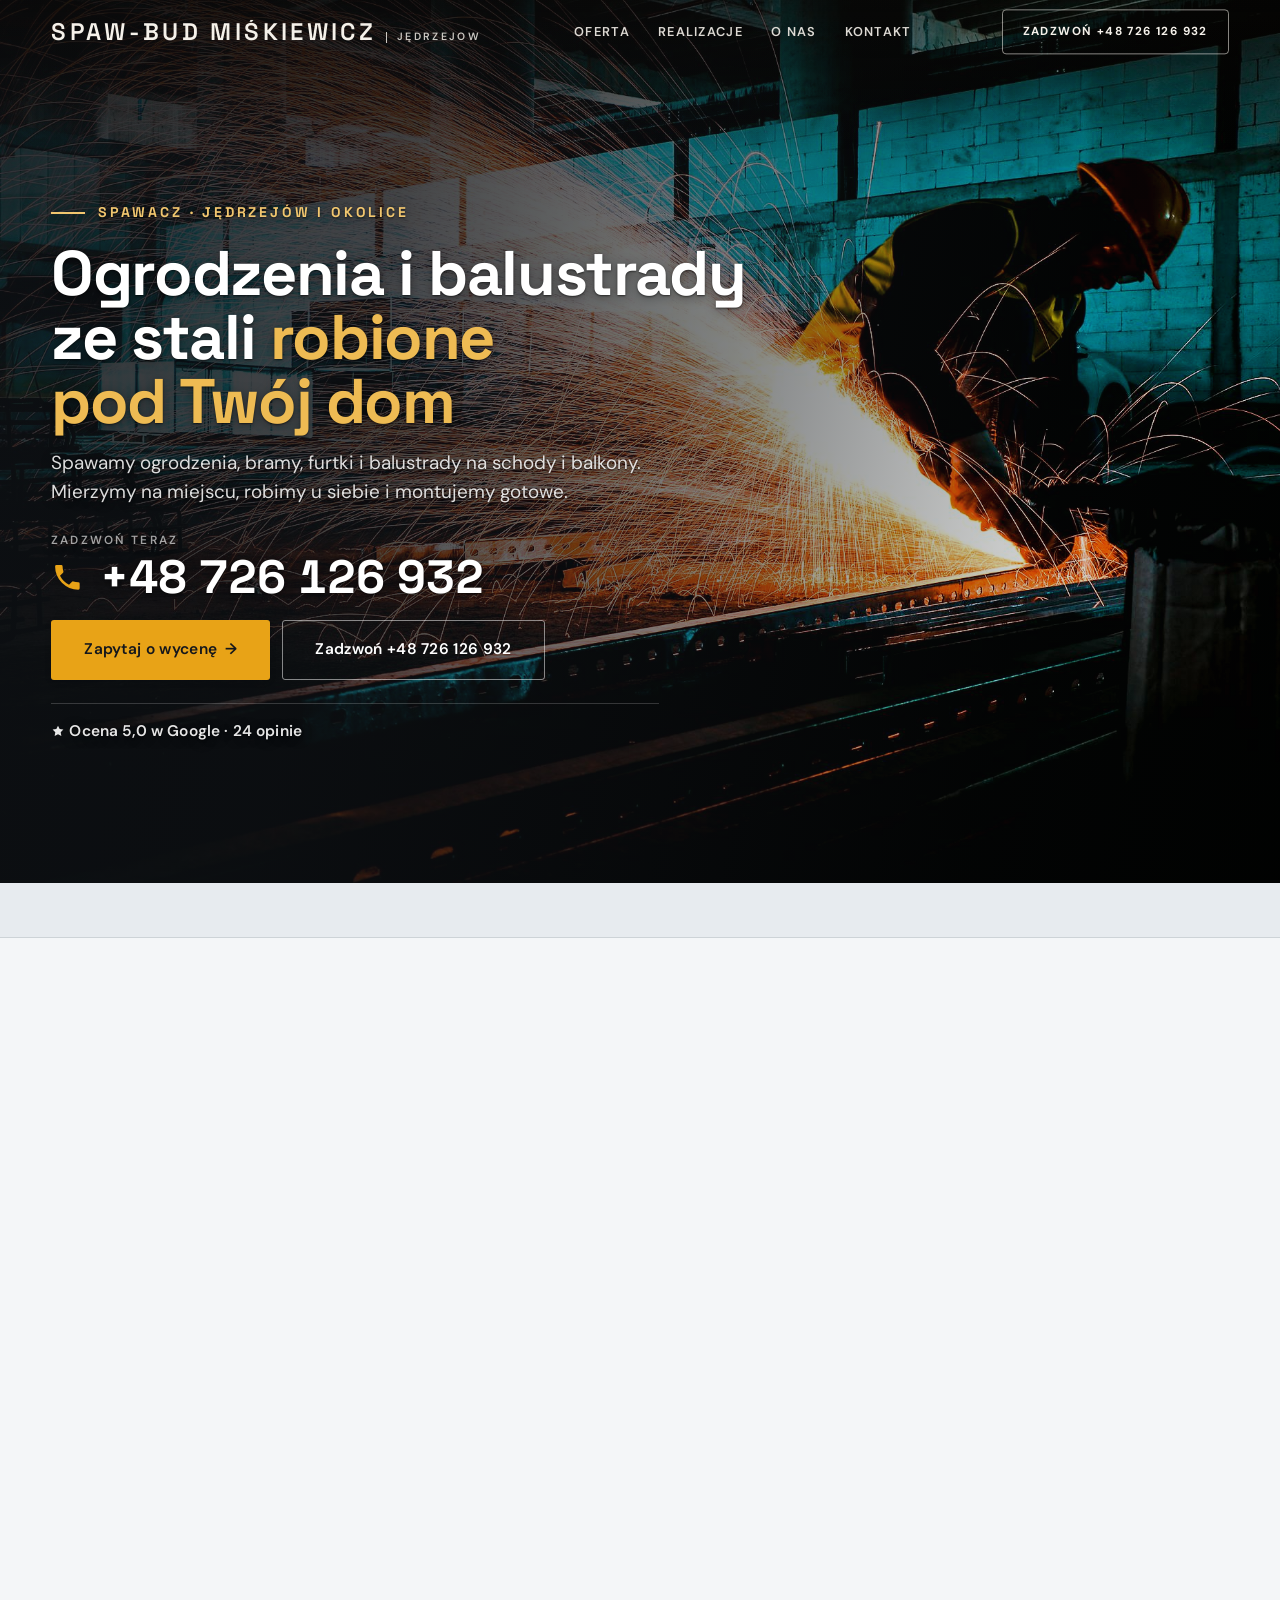
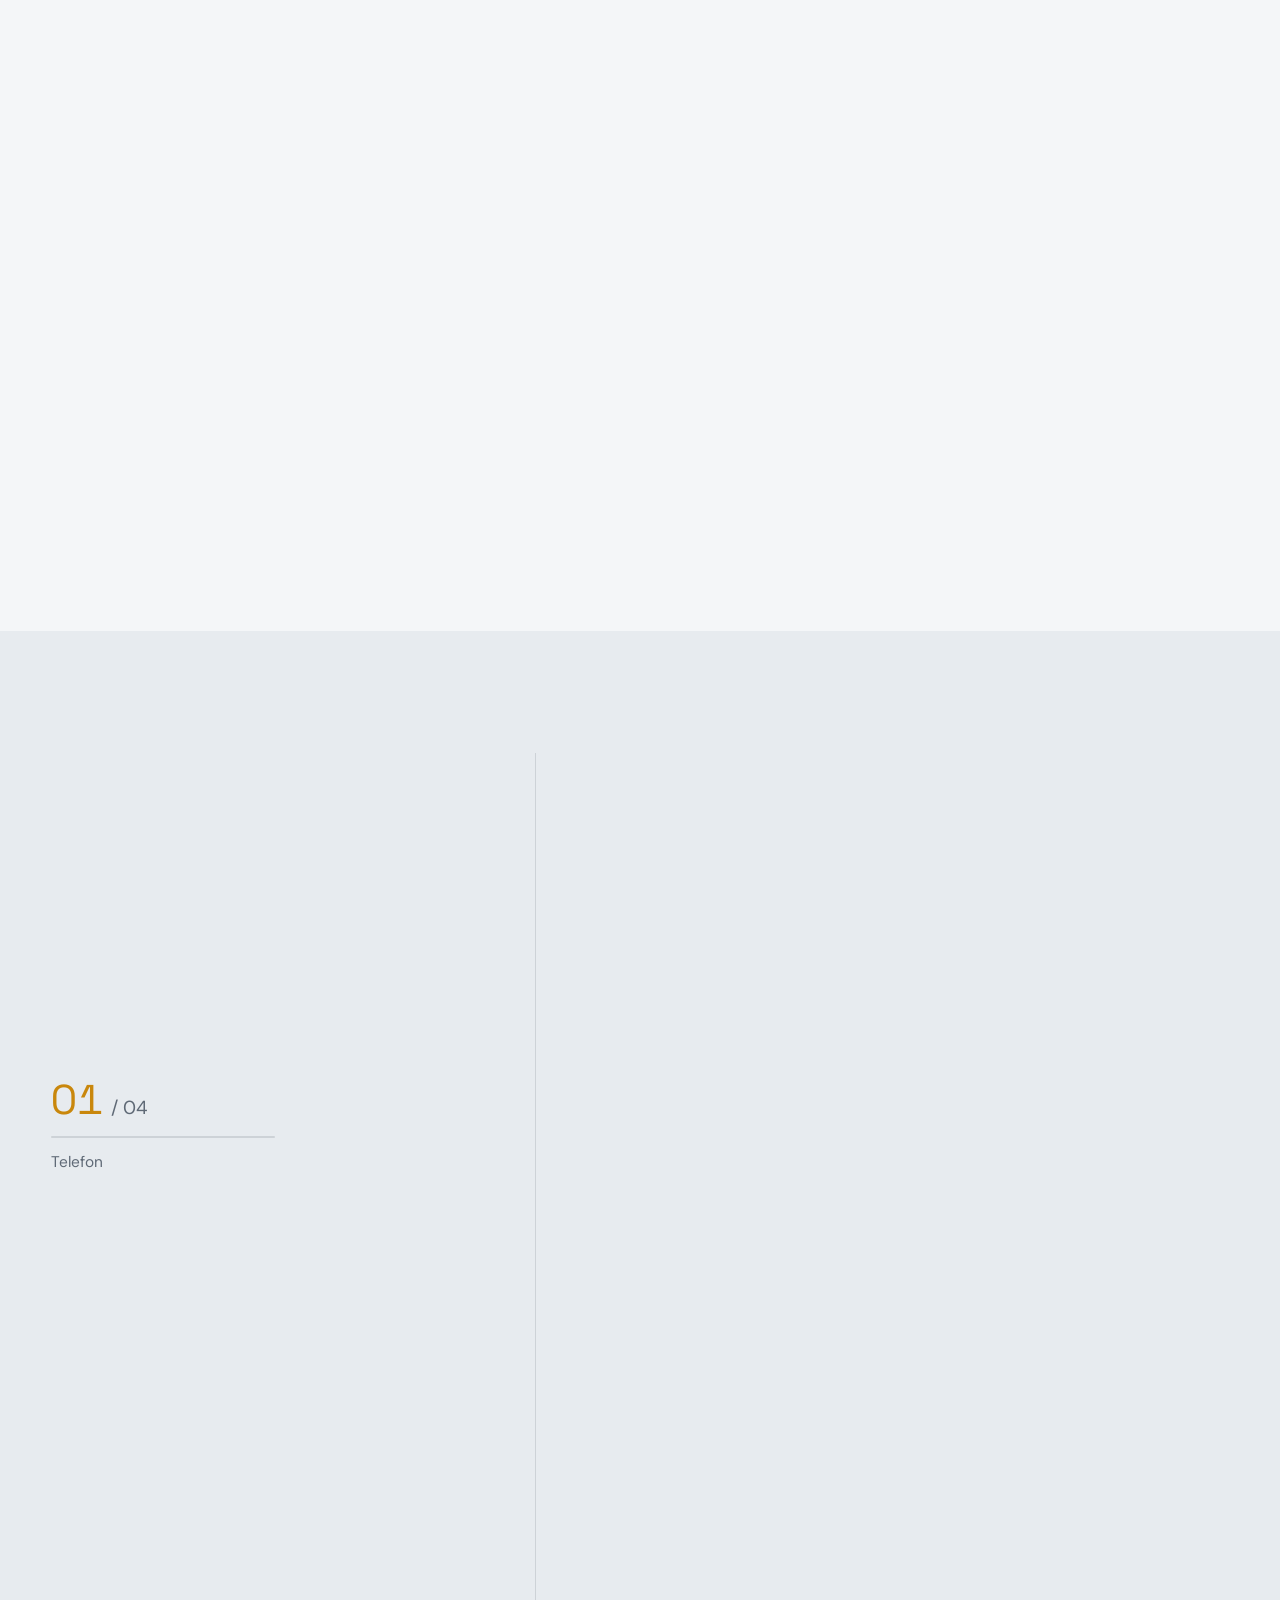
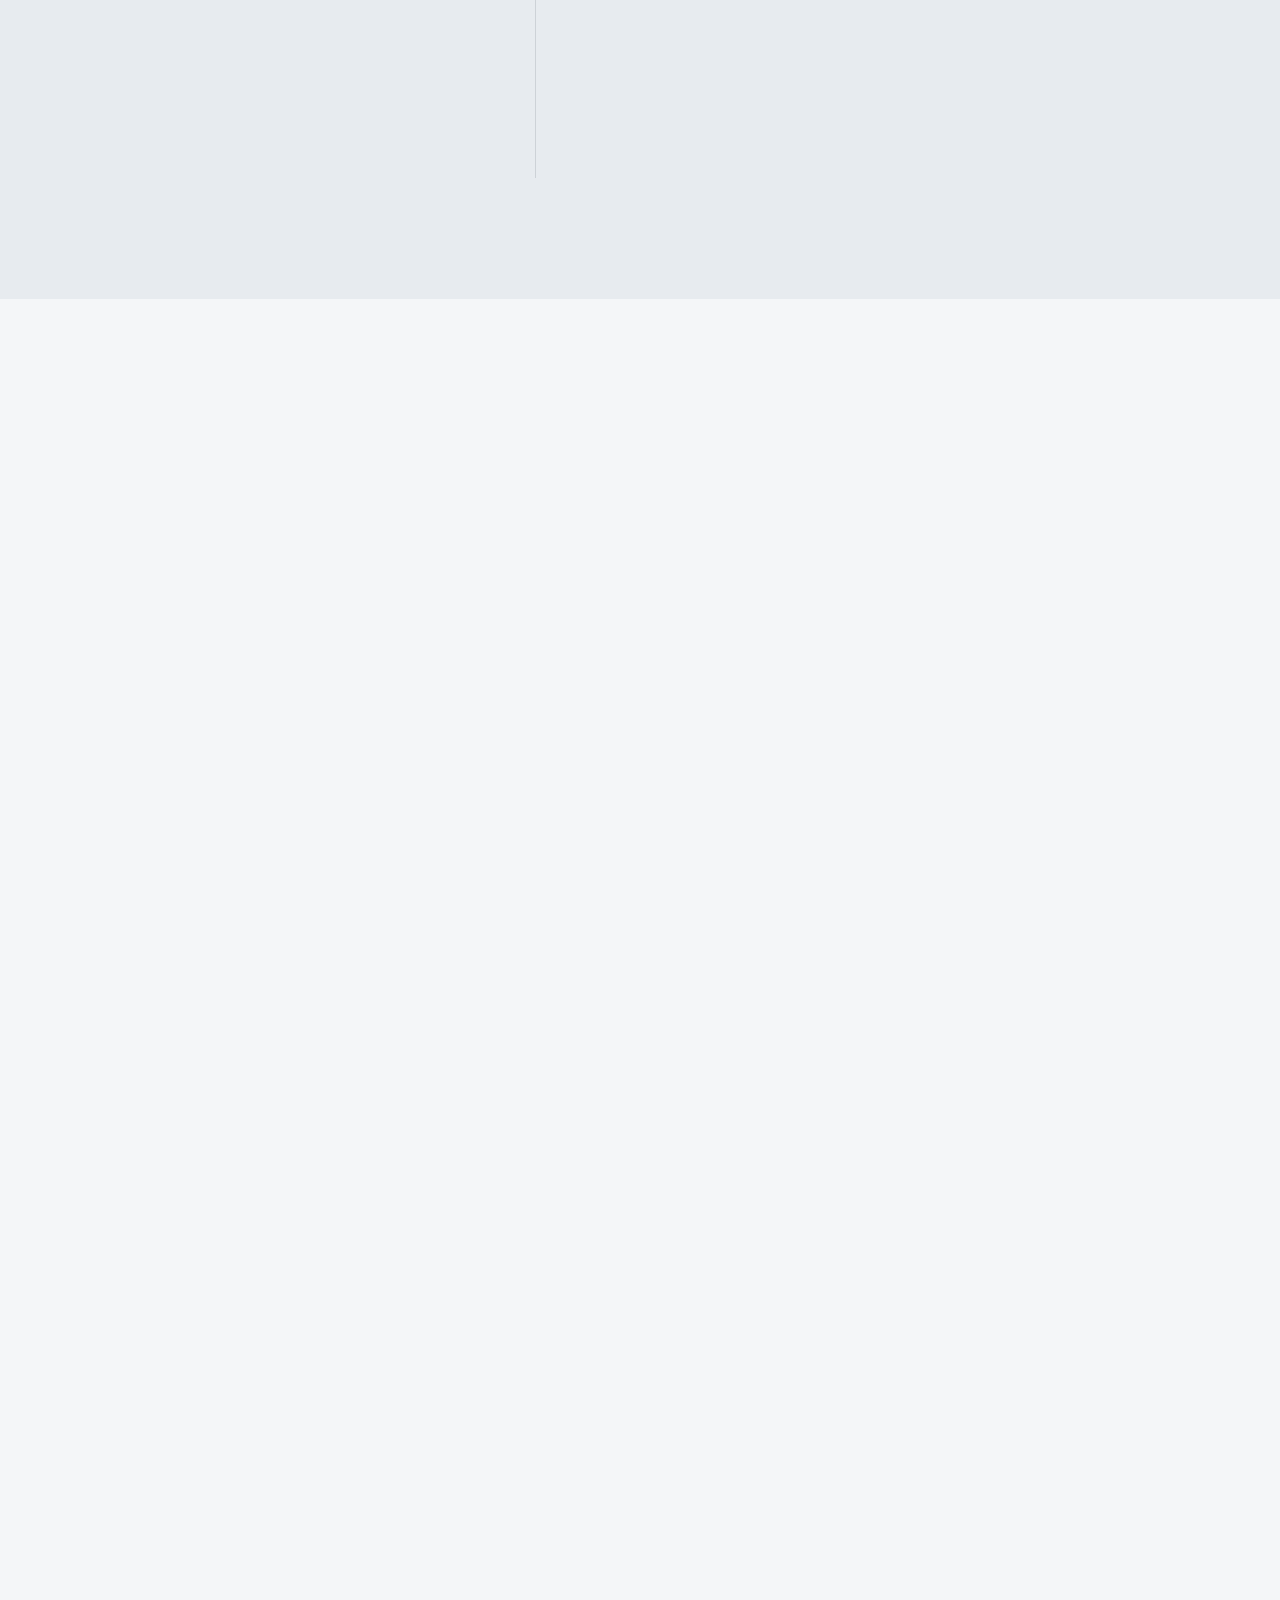
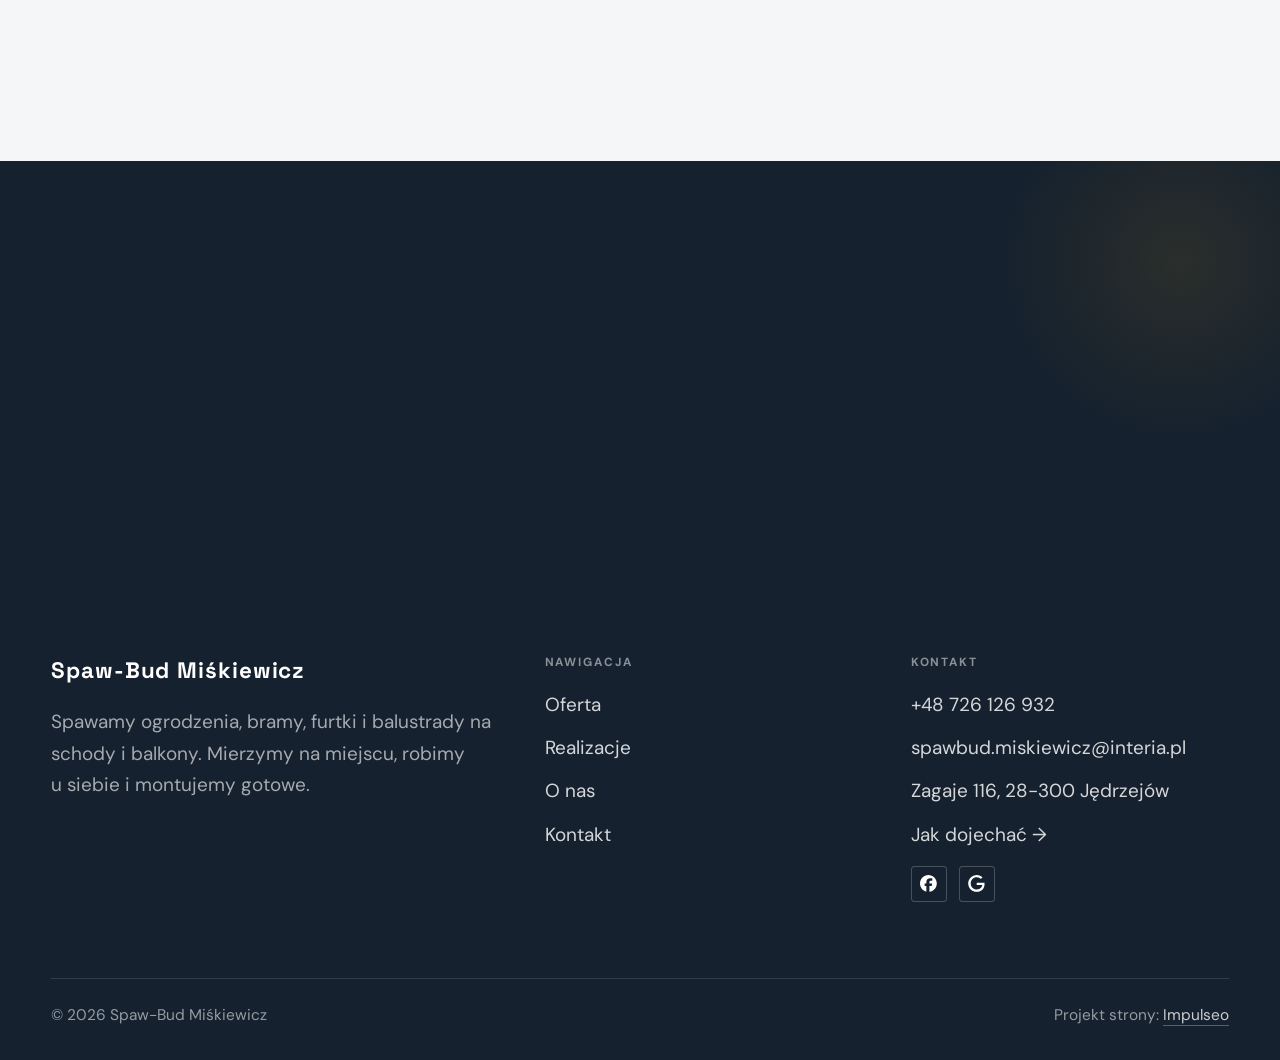
==== index.html @ 86ba1af1 "Strona demo: spaw-bud-miskiewicz" ====
<!DOCTYPE html>
<html lang="pl">
<head>
<meta charset="UTF-8">
<meta name="viewport" content="width=device-width, initial-scale=1.0">
<title>Spaw-Bud Miśkiewicz - ogrodzenia, balustrady i spawanie · Jędrzejów</title>
<meta name="description" content="Spaw-Bud Miśkiewicz z Zagajów pod Jędrzejowem - ogrodzenia, bramy, furtki, balustrady i konstrukcje stalowe na zamówienie. Ocena 5,0 w Google. Tel. 726 126 932.">
<link rel="canonical" href="https://kris20032.github.io/spaw-bud-miskiewicz/">
<meta name="robots" content="noindex, nofollow">
<meta property="og:type" content="website">
<meta property="og:locale" content="pl_PL">
<meta property="og:site_name" content="Spaw-Bud Miśkiewicz">
<meta property="og:title" content="Spaw-Bud Miśkiewicz - ogrodzenia, balustrady i spawanie · Jędrzejów">
<meta property="og:description" content="Spaw-Bud Miśkiewicz z Zagajów pod Jędrzejowem - ogrodzenia, bramy, furtki, balustrady i konstrukcje stalowe na zamówienie. Ocena 5,0 w Google. Tel. 726 126 932.">
<meta property="og:url" content="https://kris20032.github.io/spaw-bud-miskiewicz/">
<meta property="og:image" content="https://kris20032.github.io/spaw-bud-miskiewicz/img/og.jpg">
<meta property="og:image:width" content="1200">
<meta property="og:image:height" content="630">
<meta name="twitter:card" content="summary_large_image">
<script type="application/ld+json">{"@context": "https://schema.org", "@type": "LocalBusiness", "name": "Spaw-Bud Miśkiewicz", "url": "https://kris20032.github.io/spaw-bud-miskiewicz/", "telephone": "+48726126932", "image": "https://kris20032.github.io/spaw-bud-miskiewicz/img/og.jpg", "areaServed": "Jędrzejów", "sameAs": ["https://www.facebook.com/p/Spaw-Bud-Mi%C5%9Bkiewicz-100045496760131/", "https://www.google.com/maps?cid=7656851274233127819"]}</script>
<link rel="preconnect" href="https://fonts.googleapis.com">
<link rel="preconnect" href="https://fonts.gstatic.com" crossorigin>
<link href="https://fonts.googleapis.com/css2?family=Space+Grotesk:wght@500;600;700&family=DM+Sans:opsz,wght@9..40,400;9..40,500;9..40,600&display=swap" rel="stylesheet">
<link rel="stylesheet" href="assets/styles.css?v=abe8d98e">
</head>
<body>

<header class="nav">
  <div class="wrap nav-inner">
    <a class="brand" href="index.html"><span class="name">Spaw-Bud Miśkiewicz</span><span class="sub">Jędrzejów</span></a>
    <nav class="nav-links">
      <a href="oferta.html">Oferta</a>
      <a href="realizacje.html">Realizacje</a>
      <a href="o-nas.html">O nas</a>
      <a href="kontakt.html">Kontakt</a>
      <a href="tel:+48726126932" class="btn btn-accent">Zadzwoń +48 726 126 932</a>
    </nav>
    <button class="nav-toggle" aria-label="Menu"><span></span><span></span><span></span></button>
  </div>
</header>

<main>
<section class="hero-fach">
  <img class="hf-photo" src="img/hero.jpg" fetchpriority="high" alt="Spaw-Bud Miśkiewicz" width="1920" height="1280">
  <div class="hf-panel">
    <div class="hf-inner">
      <span class="hf-kicker">Spawacz · Jędrzejów i okolice</span>
      <h1 class="hf-title">Ogrodzenia i balustrady ze stali <em>robione pod Twój dom</em></h1>
      <p class="hf-lead">Spawamy ogrodzenia, bramy, furtki i balustrady na schody i balkony. Mierzymy na miejscu, robimy u siebie i montujemy gotowe.</p>
      <a class="hf-phone" href="tel:+48726126932"><span class="hf-phone-lab">Zadzwoń teraz</span><span class="hf-phone-num"><svg class="ico-tel" width="16" height="16" viewBox="0 0 24 24" fill="none" aria-hidden="true"><path d="M6.6 10.8a15.5 15.5 0 0 0 6.6 6.6l2.2-2.2a1 1 0 0 1 1-.24 11.4 11.4 0 0 0 3.6.58 1 1 0 0 1 1 1V20a1 1 0 0 1-1 1A17 17 0 0 1 3 4a1 1 0 0 1 1-1h3.5a1 1 0 0 1 1 1c0 1.25.2 2.46.58 3.6a1 1 0 0 1-.25 1l-2.23 2.2Z" fill="currentColor"/></svg> +48 726 126 932</span></a>
      <div class="hf-actions">
        <a href="kontakt.html" class="btn btn-accent">Zapytaj o wycenę <span class="arr">→</span></a>
        <a href="tel:+48726126932" class="btn btn-ghost hf-ghost">Zadzwoń +48 726 126 932</a>
      </div>
      <div class="hf-trust"><svg class="ico-star" width="14" height="14" viewBox="0 0 24 24" style="vertical-align:-2px" aria-hidden="true"><path d="M12 2.8l2.85 5.8 6.4.93-4.63 4.5 1.1 6.37L12 17.4l-5.72 3 1.1-6.37-4.63-4.5 6.4-.93L12 2.8Z" fill="currentColor"/></svg> Ocena 5,0 w Google · 24 opinie</div>
    </div>
  </div>
</section>
<section class="fach-promise">
  <div class="wrap">
    <ul class="fp-row reveal"><li>Pomiar na miejscu</li><li>Spawanie pod wymiar</li><li>Montaż</li></ul>
  </div>
</section>
<section class="objawy">
  <div class="wrap">
    <div class="head reveal">
      <span class="eyebrow">Z czym do nas dzwonicie</span>
      <h2>Najczęściej pytacie o</h2>
      <p>Opisz, czego potrzebujesz, i podaj poglądowe wymiary albo wyślij zdjęcie miejsca. Na tej podstawie powiemy, jak to zrobić i ile może kosztować.</p>
    </div>
    <div class="obj-grid">
      <a class="obj-tile reveal" href="kontakt.html"><span class="ot-row"><span class="ot-name">Ogrodzenie posesji z furtką i bramą</span><span class="ot-arr" aria-hidden="true">→</span></span></a>
      <a class="obj-tile reveal" href="kontakt.html"><span class="ot-row"><span class="ot-name">Balustrada na schody w domu</span><span class="ot-arr" aria-hidden="true">→</span></span></a>
      <a class="obj-tile reveal" href="kontakt.html"><span class="ot-row"><span class="ot-name">Balustrada na balkon</span><span class="ot-arr" aria-hidden="true">→</span></span></a>
      <a class="obj-tile reveal" href="kontakt.html"><span class="ot-row"><span class="ot-name">Poręcz przy schodach wejściowych</span><span class="ot-arr" aria-hidden="true">→</span></span></a>
      <a class="obj-tile reveal" href="kontakt.html"><span class="ot-row"><span class="ot-name">Konstrukcja stalowa na zamówienie</span><span class="ot-arr" aria-hidden="true">→</span></span></a>
    </div>
  </div>
</section>
<section class="gateways-band">
  <div class="wrap">
    <div class="gateways">
      <a href="oferta.html" class="gateway reveal"><img src="img/g1.jpg" alt="Ogrodzenia i bramy" loading="lazy" width="1930" height="1424" decoding="async"><span class="g-ttl">Ogrodzenia i bramy</span></a>
      <a href="oferta.html" class="gateway reveal"><img src="img/g2.jpg" alt="Balustrady schodowe" loading="lazy" width="2000" height="1500" decoding="async"><span class="g-ttl">Balustrady schodowe</span></a>
      <a href="oferta.html" class="gateway reveal"><img src="img/g3.jpg" alt="Balustrady balkonowe" loading="lazy" width="960" height="720" decoding="async"><span class="g-ttl">Balustrady balkonowe</span></a>
    </div>
  </div>
</section>
<section class="proces proces-os fachowcy">
  <div class="wrap proc-grid">
    <div class="proc-side">
      <div class="head reveal">
        <span class="eyebrow">Jak pracujemy</span>
        <h2>Wiesz, na czym stoisz - na każdym etapie</h2>
        <p>Od pierwszego telefonu do odbioru roboty - krok po kroku.</p>
      </div>
      <div class="proc-count" aria-hidden="true"><span class="pc-cur">01</span><span class="pc-all">/ 04</span></div>
      <div class="proc-bar" aria-hidden="true"><i></i></div>
      <p class="proc-now" aria-hidden="true">Telefon</p>
    </div>
    <ol class="proces-line">
      <li class="reveal"><span class="pno">01</span><h3>Telefon</h3><p>Dzwonisz i mówisz, czego potrzebujesz: ogrodzenie, balustrada albo konstrukcja.</p></li>
      <li class="reveal"><span class="pno">02</span><h3>Pomiar</h3><p>Przyjeżdżamy i mierzymy na miejscu, żeby wszystko pasowało co do centymetra.</p></li>
      <li class="reveal"><span class="pno">03</span><h3>Wykonanie</h3><p>Tniemy i spawamy konstrukcję u siebie w Zagajach.</p></li>
      <li class="reveal"><span class="pno">04</span><h3>Montaż</h3><p>Przywozimy gotowy element i montujemy go u Ciebie.</p></li>
    </ol>
  </div>
</section>
<section>
  <div class="wrap">
    <div class="head reveal">
      <span class="eyebrow">Realizacje</span>
      <h2>Ogrodzenia, balustrady, spawanie</h2>
      <p>Część zdjęć to nasze realizacje: ogrodzenia z furtkami, balustrady na schody i balkony.</p>
    </div>
    <div class="gallery">
      <div class="tile t-two3 reveal"><img src="img/g4.jpg" alt="Spaw-Bud Miśkiewicz" loading="lazy" width="720" height="720" decoding="async"></div>
      <div class="tile t-third reveal"><img src="img/g5.jpg" alt="Spaw-Bud Miśkiewicz" loading="lazy" width="1920" height="1920" decoding="async"></div>
      <div class="tile t-third reveal"><img src="img/g6.jpg" alt="Spaw-Bud Miśkiewicz" loading="lazy" width="1920" height="1440" decoding="async"></div>
      <div class="tile t-third reveal"><img src="img/g7.jpg" alt="Spaw-Bud Miśkiewicz" loading="lazy" width="1562" height="1030" decoding="async"></div>
      <div class="tile t-third reveal"><img src="img/g8.jpg" alt="Spaw-Bud Miśkiewicz" loading="lazy" width="1600" height="1068" decoding="async"></div>
    </div>
    <div style="margin-top:var(--space-7)" class="reveal"><a href="realizacje.html" class="btn btn-accent">Pełna galeria <span class="arr">→</span></a></div>
  </div>
</section>
<section class="fach-uslugi">
  <div class="wrap">
    <div class="head reveal">
      <span class="eyebrow">Co robimy</span>
      <h2>Stal na zamówienie, od ogrodzenia po balkon</h2>
      <p>Zakres prac, jaki robimy najczęściej - pełny opis i wycenę znajdziesz niżej.</p>
    </div>
    <ul class="fu-list">
      <li class="fu-row reveal"><div class="fu-name">Ogrodzenia i bramy</div><div class="fu-desc">Przęsła, furtki i bramy do ogrodzeń na słupkach z bloczków, w nowoczesnych, poziomych wzorach.</div><a class="fu-cta" href="kontakt.html">Wycena <span class="arr">→</span></a></li>
      <li class="fu-row reveal"><div class="fu-name">Balustrady schodowe</div><div class="fu-desc">Balustrady na schody wewnątrz domu, od prostych prętów po ażurowe wzory.</div><a class="fu-cta" href="kontakt.html">Wycena <span class="arr">→</span></a></li>
      <li class="fu-row reveal"><div class="fu-name">Balustrady balkonowe</div><div class="fu-desc">Balustrady na balkony i tarasy, dopasowane do elewacji domu.</div><a class="fu-cta" href="kontakt.html">Wycena <span class="arr">→</span></a></li>
      <li class="fu-row reveal"><div class="fu-name">Poręcze przy wejściu</div><div class="fu-desc">Poręcze i balustrady na schody zewnętrzne, także na łuku.</div><a class="fu-cta" href="kontakt.html">Wycena <span class="arr">→</span></a></li>
      <li class="fu-row reveal"><div class="fu-name">Konstrukcje stalowe</div><div class="fu-desc">Konstrukcje i elementy stalowe spawane na zamówienie, pod wymiar.</div><a class="fu-cta" href="kontakt.html">Wycena <span class="arr">→</span></a></li>
      <li class="fu-row reveal"><div class="fu-name">Usługi spawalnicze</div><div class="fu-desc">Spawanie i drobne prace ślusarskie na zlecenie, także naprawy.</div><a class="fu-cta" href="kontakt.html">Wycena <span class="arr">→</span></a></li>
    </ul>
    <div style="margin-top:var(--space-7)" class="reveal"><a href="oferta.html" class="btn btn-ghost">Pełna oferta <span class="arr">→</span></a></div>
  </div>
</section>
<section class="stopklatka" aria-hidden="true">
  <div class="stk-bg" style="background-image:url(img/about.jpg)"></div>
</section>
<section class="opinie">
  <div class="wrap">
    <div class="head center reveal">
      <span class="eyebrow">Opinie</span>
      <h2>Co mówią klienci</h2>
    </div>
    <p class="op-meta reveal"><span class="g-badge"><svg class="gb-ico" viewBox="0 0 24 24" width="18" height="18" aria-hidden="true"><path fill="#4285F4" d="M22.56 12.25c0-.78-.07-1.53-.2-2.25H12v4.26h5.92c-.26 1.37-1.04 2.53-2.21 3.31v2.77h3.57c2.08-1.92 3.28-4.74 3.28-8.09z"/><path fill="#34A853" d="M12 23c2.97 0 5.46-.98 7.28-2.66l-3.57-2.77c-.98.66-2.23 1.06-3.71 1.06-2.86 0-5.29-1.93-6.16-4.53H2.18v2.84C3.99 20.53 7.7 23 12 23z"/><path fill="#FBBC05" d="M5.84 14.09c-.22-.66-.35-1.36-.35-2.09s.13-1.43.35-2.09V7.07H2.18C1.43 8.55 1 10.22 1 12s.43 3.45 1.18 4.93l2.85-2.22.81-.62z"/><path fill="#EA4335" d="M12 5.38c1.62 0 3.06.56 4.21 1.64l3.15-3.15C17.45 2.09 14.97 1 12 1 7.7 1 3.99 3.47 2.18 7.07l3.66 2.84c.87-2.6 3.3-4.53 6.16-4.53z"/></svg><b class="gb-ocena">5,0</b><svg class="gb-stars" viewBox="0 0 90 18" width="74" height="14.8" aria-hidden="true"><g fill="currentColor" opacity=".26"><path transform="translate(0,0)" d="M9 1.6l2.2 4.46 4.92.72-3.56 3.47.84 4.9L9 12.74l-4.4 2.31.84-4.9L1.88 6.68l4.92-.72L9 1.6Z"/><path transform="translate(18,0)" d="M9 1.6l2.2 4.46 4.92.72-3.56 3.47.84 4.9L9 12.74l-4.4 2.31.84-4.9L1.88 6.68l4.92-.72L9 1.6Z"/><path transform="translate(36,0)" d="M9 1.6l2.2 4.46 4.92.72-3.56 3.47.84 4.9L9 12.74l-4.4 2.31.84-4.9L1.88 6.68l4.92-.72L9 1.6Z"/><path transform="translate(54,0)" d="M9 1.6l2.2 4.46 4.92.72-3.56 3.47.84 4.9L9 12.74l-4.4 2.31.84-4.9L1.88 6.68l4.92-.72L9 1.6Z"/><path transform="translate(72,0)" d="M9 1.6l2.2 4.46 4.92.72-3.56 3.47.84 4.9L9 12.74l-4.4 2.31.84-4.9L1.88 6.68l4.92-.72L9 1.6Z"/></g><clipPath id="gs1000"><rect x="0" y="0" width="90.0" height="18"/></clipPath><g fill="#FBBC04" clip-path="url(#gs1000)"><path transform="translate(0,0)" d="M9 1.6l2.2 4.46 4.92.72-3.56 3.47.84 4.9L9 12.74l-4.4 2.31.84-4.9L1.88 6.68l4.92-.72L9 1.6Z"/><path transform="translate(18,0)" d="M9 1.6l2.2 4.46 4.92.72-3.56 3.47.84 4.9L9 12.74l-4.4 2.31.84-4.9L1.88 6.68l4.92-.72L9 1.6Z"/><path transform="translate(36,0)" d="M9 1.6l2.2 4.46 4.92.72-3.56 3.47.84 4.9L9 12.74l-4.4 2.31.84-4.9L1.88 6.68l4.92-.72L9 1.6Z"/><path transform="translate(54,0)" d="M9 1.6l2.2 4.46 4.92.72-3.56 3.47.84 4.9L9 12.74l-4.4 2.31.84-4.9L1.88 6.68l4.92-.72L9 1.6Z"/><path transform="translate(72,0)" d="M9 1.6l2.2 4.46 4.92.72-3.56 3.47.84 4.9L9 12.74l-4.4 2.31.84-4.9L1.88 6.68l4.92-.72L9 1.6Z"/></g></svg><span class="gb-txt">24 opinie w Google</span></span></p>
    <p class="op-meta reveal"><a class="op-google" href="https://www.google.com/maps?cid=7656851274233127819" target="_blank" rel="noopener"><svg class="op-g-ico" viewBox="0 0 24 24" width="17" height="17" aria-hidden="true"><path fill="#4285F4" d="M22.56 12.25c0-.78-.07-1.53-.2-2.25H12v4.26h5.92c-.26 1.37-1.04 2.53-2.21 3.31v2.77h3.57c2.08-1.92 3.28-4.74 3.28-8.09z"/><path fill="#34A853" d="M12 23c2.97 0 5.46-.98 7.28-2.66l-3.57-2.77c-.98.66-2.23 1.06-3.71 1.06-2.86 0-5.29-1.93-6.16-4.53H2.18v2.84C3.99 20.53 7.7 23 12 23z"/><path fill="#FBBC05" d="M5.84 14.09c-.22-.66-.35-1.36-.35-2.09s.13-1.43.35-2.09V7.07H2.18C1.43 8.55 1 10.22 1 12s.43 3.45 1.18 4.93l2.85-2.22.81-.62z"/><path fill="#EA4335" d="M12 5.38c1.62 0 3.06.56 4.21 1.64l3.15-3.15C17.45 2.09 14.97 1 12 1 7.7 1 3.99 3.47 2.18 7.07l3.66 2.84c.87-2.6 3.3-4.53 6.16-4.53z"/></svg><span>Zobacz opinie w Google</span><span class="arr">→</span></a></p>
    <div class="opinie-grid">
      <figure class="op-card reveal"><span class="op-star"><svg class="ico-star" width="14" height="14" viewBox="0 0 24 24" style="vertical-align:-2px" aria-hidden="true"><path d="M12 2.8l2.85 5.8 6.4.93-4.63 4.5 1.1 6.37L12 17.4l-5.72 3 1.1-6.37-4.63-4.5 6.4-.93L12 2.8Z" fill="currentColor"/></svg><svg class="ico-star" width="14" height="14" viewBox="0 0 24 24" style="vertical-align:-2px" aria-hidden="true"><path d="M12 2.8l2.85 5.8 6.4.93-4.63 4.5 1.1 6.37L12 17.4l-5.72 3 1.1-6.37-4.63-4.5 6.4-.93L12 2.8Z" fill="currentColor"/></svg><svg class="ico-star" width="14" height="14" viewBox="0 0 24 24" style="vertical-align:-2px" aria-hidden="true"><path d="M12 2.8l2.85 5.8 6.4.93-4.63 4.5 1.1 6.37L12 17.4l-5.72 3 1.1-6.37-4.63-4.5 6.4-.93L12 2.8Z" fill="currentColor"/></svg><svg class="ico-star" width="14" height="14" viewBox="0 0 24 24" style="vertical-align:-2px" aria-hidden="true"><path d="M12 2.8l2.85 5.8 6.4.93-4.63 4.5 1.1 6.37L12 17.4l-5.72 3 1.1-6.37-4.63-4.5 6.4-.93L12 2.8Z" fill="currentColor"/></svg><svg class="ico-star" width="14" height="14" viewBox="0 0 24 24" style="vertical-align:-2px" aria-hidden="true"><path d="M12 2.8l2.85 5.8 6.4.93-4.63 4.5 1.1 6.37L12 17.4l-5.72 3 1.1-6.37-4.63-4.5 6.4-.93L12 2.8Z" fill="currentColor"/></svg></span><blockquote>W pełni polecam usługi firmy. Profesjonalny i bardzo fachowy montaż. Prace prowadzone z zachowaniem dużej czystości i staranności o detale.</blockquote><span class="op-autor">Pawel Rubik</span></figure>
    </div>
  </div>
</section>
<section class="obszar">
  <div class="wrap">
    <div class="head center reveal">
      <span class="eyebrow">Obszar działania</span>
      <h2>Dojeżdżamy do Ciebie</h2>
    </div>
    <p class="obszar-txt reveal" style="text-align:center;max-width:60ch;margin:0 auto 1.4rem">Pracujemy w Jędrzejowie, Zagajach i okolicznych miejscowościach.</p>
    <ul class="obszar-list reveal"><li class="is-home">Jędrzejów</li><li>+ okolice</li></ul>
    <div class="obszar-mapa reveal" style="margin-top:var(--space-7)">
      <iframe title="Obszar działania - Jędrzejów i okolice" src="https://maps.google.com/maps?q=50.5555734%2C20.3426902&amp;z=11&amp;output=embed" loading="lazy" referrerpolicy="no-referrer-when-downgrade" style="width:100%;height:clamp(280px,38vh,420px);border:0;display:block;border-radius:var(--r-md)"></iframe>
    </div>
  </div>
</section>
<section class="cta">
  <div class="wrap">
    <div class="reveal">
      <span class="eyebrow">Współpraca</span>
      <h2>Potrzebujesz fachowca? Zadzwoń po wycenę.</h2>
      <p>Zadzwoń, umówimy termin oględzin. Cenę poznasz przed robotą, nie po niej.</p>
    </div>
    <div class="cta-actions reveal">
      <a href="kontakt.html" class="btn btn-light">Zapytaj o wycenę <span class="arr">→</span></a>
      <a href="tel:+48726126932" class="btn btn-ghost btn-ghost-cta">+48 726 126 932</a>
    </div>
  </div>
</section>
</main>

<footer>
  <div class="wrap">
    <div class="foot-grid">
      <div class="foot-brand">
        <div class="name">Spaw-Bud Miśkiewicz</div>
        <p>Spawamy ogrodzenia, bramy, furtki i balustrady na schody i balkony. Mierzymy na miejscu, robimy u siebie i montujemy gotowe.</p>
      </div>
      <div class="foot-col">
        <h4>Nawigacja</h4>
        <a href="oferta.html">Oferta</a>
        <a href="realizacje.html">Realizacje</a>
        <a href="o-nas.html">O nas</a>
        <a href="kontakt.html">Kontakt</a>
      </div>
      <div class="foot-col">
        <h4>Kontakt</h4>
        <a href="tel:+48726126932">+48 726 126 932</a>
        <a href="mailto:spawbud.miskiewicz@interia.pl">spawbud.miskiewicz@interia.pl</a>
        <p>Zagaje 116, 28-300 Jędrzejów</p>
        <a href="https://www.google.com/maps?cid=7656851274233127819" target="_blank" rel="noopener">Jak dojechać →</a>
      <div class="foot-soc">
        <a class="soc" href="https://www.facebook.com/p/Spaw-Bud-Mi%C5%9Bkiewicz-100045496760131/" target="_blank" rel="noopener" aria-label="Facebook - Spaw-Bud Miśkiewicz"><svg viewBox="0 0 24 24" aria-hidden="true" focusable="false"><path d="M9.101 23.691v-7.98H6.627v-3.667h2.474v-1.58c0-4.085 1.848-5.978 5.858-5.978.401 0 .955.042 1.468.103a8.68 8.68 0 0 1 1.141.195v3.325a8.623 8.623 0 0 0-.653-.036 26.805 26.805 0 0 0-.733-.009c-.707 0-1.259.096-1.675.309a1.686 1.686 0 0 0-.679.622c-.258.42-.374.995-.374 1.752v1.297h3.919l-.386 2.103-.287 1.564h-3.246v8.245C19.396 23.238 24 18.179 24 12.044c0-6.627-5.373-12-12-12s-12 5.373-12 12c0 5.628 3.874 10.35 9.101 11.647Z" fill="currentColor"/></svg></a>
        <a class="soc" href="https://www.google.com/maps?cid=7656851274233127819" target="_blank" rel="noopener" aria-label="Google - Spaw-Bud Miśkiewicz"><svg viewBox="0 0 24 24" aria-hidden="true" focusable="false"><path d="M12.48 10.92v3.28h7.84c-.24 1.84-.853 3.187-1.787 4.133-1.147 1.147-2.933 2.4-6.053 2.4-4.827 0-8.6-3.893-8.6-8.72s3.773-8.72 8.6-8.72c2.6 0 4.507 1.027 5.907 2.347l2.307-2.307C18.747 1.44 16.133 0 12.48 0 5.867 0 .307 5.387.307 12s5.56 12 12.173 12c3.573 0 6.267-1.173 8.373-3.36 2.16-2.16 2.84-5.213 2.84-7.667 0-.76-.053-1.467-.173-2.053H12.48z" fill="currentColor"/></svg></a>
      </div>
      </div>
    </div>
    <div class="foot-bot">
      <span>© 2026 Spaw-Bud Miśkiewicz</span>
      <span>Projekt strony: <a class="foot-credit" href="https://impulseo.pl" target="_blank" rel="noopener">Impulseo</a></span>
    </div>
  </div>
</footer>
<div class="sticky-call"><a class="sc-call" href="tel:+48726126932"><svg class="ico-tel" width="16" height="16" viewBox="0 0 24 24" fill="none" aria-hidden="true"><path d="M6.6 10.8a15.5 15.5 0 0 0 6.6 6.6l2.2-2.2a1 1 0 0 1 1-.24 11.4 11.4 0 0 0 3.6.58 1 1 0 0 1 1 1V20a1 1 0 0 1-1 1A17 17 0 0 1 3 4a1 1 0 0 1 1-1h3.5a1 1 0 0 1 1 1c0 1.25.2 2.46.58 3.6a1 1 0 0 1-.25 1l-2.23 2.2Z" fill="currentColor"/></svg> Zadzwoń</a><a class="sc-quote" href="kontakt.html">Zapytaj o wycenę</a></div>
<div class="demo-wazne" data-do="2026-11-15" data-cykl="3" hidden><svg class="dw-ico" width="13" height="13" viewBox="0 0 24 24" fill="none" aria-hidden="true"><circle cx="12" cy="12" r="8.6" stroke="currentColor" stroke-width="1.8"/><path d="M12 7.2V12l3.3 2" stroke="currentColor" stroke-width="1.8" stroke-linecap="round"/></svg><span class="dw-txt"></span></div>

<script src="assets/main.js"></script>
</body>
</html>
---- assets/styles.css ----
/* ============================================================
   STOLBASZ — premium, architektoniczny B2B fit-out
   Jasna paleta, zero brązu. System wg premium-web-craft.
   Projekt strony: Impulseo (impulseo.pl)
   ============================================================ */

:root{
  /* PALETA — jasna, architektoniczna, chłodna */
  --paper:#F4F6F8;          /* główne tło */
  --paper-2:#E7EBEF;        /* sekcje alternatywne (chłodny jasny szary) */
  --paper-3:#E7EBEF;        /* delikatne wypełnienia */
  --ink:#15212E;            /* tekst główny — chłodny grafit */
  --ink-soft:#243443;       /* nagłówki drugorzędne */
  --muted:#6B7785;          /* tekst poboczny */
  --line:rgba(21,33,46,.12);/* hairline */
  --accent:#E8A317;         /* stonowany petrol-slate — jedyny akcent */
  --accent-d:#C9870C;
  --accent-soft:rgba(232,163,23,.10);
  --dark:#15212E;           /* sekcje ciemne (stopka/CTA) */

  /* HOVER ZDJĘĆ — JEDEN standard dla całego silnika (decyzja K. 04.08.2026, artefakt z wariantami).
     AKTUALNE (K.+Szymon 09.08.2026, wybór z artefaktu 6 wariantów): zoom 1.05 przy 1.4s -
     przy tak długim czasie mocniejszy kadr NIE skacze, tylko „oddycha". Poprzedni standard
     (1.02 / .55s z 04.08) odbierany jako dynamiczny i szybki.
     Spoczynek lekko przygaszony, ale TYLKO tam, gdzie jest mysz (@media hover:hover) —
     na telefonie zdjęcia zostają w pełnej jasności. */
  --img-zoom:1.05;                   /* K.+Szymon 09.08: wariant F z artefaktu porównawczego */
  --img-rest:brightness(.95) saturate(.99);
  --img-hot:brightness(1.06) saturate(1.05);
  --img-dur:1.4s;                    /* K.+Szymon 09.08 (wariant F): powoli = elegancko */
  --img-ease:cubic-bezier(.16,.84,.44,1);  /* miękki ogon, efekt „oddychania" */

  /* ODSTĘPY — skala 4/8 */
  --space-1:4px; --space-2:8px; --space-3:12px; --space-4:16px; --space-5:24px;
  --space-6:32px; --space-7:48px; --space-8:64px; --space-9:96px; --space-10:128px;

  /* TYPOGRAFIA — fluid clamp() (skala podbita 16.07.2026: większe, czytelniejsze litery — uwaga Adama) */
  --text-sm:clamp(.9rem,.87rem + .12vw,1rem);
  --text-base:clamp(1.08rem,1.04rem + .18vw,1.2rem);
  --text-lg:clamp(1.24rem,1.15rem + .34vw,1.44rem);
  --text-h3:clamp(1.34rem,1.22rem + .55vw,1.66rem);
  --text-h2:clamp(2.1rem,1.66rem + 2.1vw,3.1rem);
  --text-h1:clamp(2.9rem,2.1rem + 4vw,5.1rem);

  /* PROMIENIE — architektoniczne, raczej ostre */
  --r-sm:3px; --r-md:6px; --r-lg:10px;

  /* RUCH */
  --ease:cubic-bezier(.25,.46,.45,.94); --dur:.24s;

  /* CIENIE — miękkie, warstwowe */
  --sh-sm:0 1px 2px rgba(16,24,32,.04), 0 2px 8px rgba(16,24,32,.05);
  --sh-md:0 2px 6px rgba(16,24,32,.05), 0 12px 28px -8px rgba(16,24,32,.12);
  --sh-lg:0 6px 14px rgba(16,24,32,.07), 0 26px 56px -18px rgba(16,24,32,.22);

  --hairline:1px solid var(--line);

  --font-display:'Space Grotesk','Inter',sans-serif;
  --font-body:'DM Sans','Inter',sans-serif;
}

*{box-sizing:border-box;margin:0;padding:0}
html{scroll-behavior:smooth}
body{
  font-family:var(--font-body);
  font-size:var(--text-base);
  line-height:1.65;
  color:var(--ink);
  background:var(--paper);
  -webkit-font-smoothing:antialiased;
  text-rendering:optimizeLegibility;
}
img{max-width:100%;height:auto;display:block}  /* height:auto = width/height z atrybutów trzyma proporcje (TOP#12) */
a{color:inherit;text-decoration:none}

.wrap{width:min(92%,1180px);margin-inline:auto}
section{padding-block:clamp(52px,6.5vw,96px)}

h1,h2,h3{font-family:var(--font-display);font-weight:700;line-height:1.08;letter-spacing:-.02em;color:var(--ink)}
h1{font-size:var(--text-h1);letter-spacing:-.035em}
h2{font-size:var(--text-h2);letter-spacing:-.025em}
h3{font-size:var(--text-h3)}
/* MIARA — długość wiersza. WCAG 2.2 SC 1.4.8: max 80 znaków; Butterick: 45–90.
   68ch daje realnie 72–78 znaków polskiego tekstu, czyli z zapasem pod granicą.
   Wcześniej limit miał TYLKO <p> — <li>, <blockquote> i <dd> nie miały żadnego,
   i to jedyny powód, dla którego 23 bloki na dwóch oddanych stronach jadą po
   83–106 znaków w wierszu (pomiar 07.08.2026, bramka `miara`).
   ⚠️ Listy i definicje ograniczamy TYLKO bez klasy: `ul`/`ol` z klasą to u nas
   układ (siatki kafli, menu), a nie tekst ciągły — tam miarę wyznacza układ. */
/* 60ch, nie 68ch (K. 10.08): po zmianie fontów na węższe kroje (DM Sans i spółka)
   w 68ch mieściło się ~90 znaków - bramka pikselowa słusznie zgłaszała przekroczenie
   granicy 80. Pomiar na żywej przeglądarce: 60ch = 90 znaków, 53ch = ~78 znaków, czyli normę WCAG 1.4.8. */
:root{ --miara:53ch }
p{max-width:min(100%,var(--miara))}
blockquote,
ul:not([class])>li, ol:not([class])>li,
dl:not([class])>dd{max-width:min(100%,var(--miara))}

/* ⚠️ Świadomie BEZ wyjątku `.tile p,.card p,.svc p{max-width:none}`, choć nasuwa się sam:
   te akapity BYŁY już ograniczone (stare `p{max-width:65ch}`), więc „wyjątek" nie odblokowałby
   niczego nowego — tylko ROZLUŹNIŁ stan sprzed zmiany na wszystkich demach naraz.
   `figcaption` żadna z reguł wyżej nie dotyczy, więc też nie potrzebuje zwolnienia. */

/* ŁAMANIE. `balance` wyrównuje długości wierszy w nagłówku, `pretty` pilnuje ostatniego
   wiersza akapitu, żeby nie został w nim jeden wyraz. Obsługiwane od Chrome 117 /
   Safari 17.5; starsze przeglądarki po prostu ignorują tę własność.
   `text-wrap:pretty` nie występowało dotąd ANI RAZ w silniku ani w repo klientów. */
h1,h2,h3,.lead,.lede{text-wrap:balance}
p,li,blockquote,dd{text-wrap:pretty}

.eyebrow{
  font-family:var(--font-body);
  font-size:var(--text-sm);
  font-weight:600;
  letter-spacing:.18em;
  text-transform:uppercase;
  color:var(--accent);
  display:inline-flex;align-items:center;gap:var(--space-3);
}
/* flex:none + margin-top = kreska trzyma się PIERWSZEJ linii. Wcześniej align-items:center
   centrowało ją względem całego bloku i przy zawinięciu (długi kicker typu
   „…WNĘTRZ · LESZNO · OD 2019") druga linia lądowała z brzydkim wcięciem. */
.eyebrow{align-items:flex-start}
.eyebrow>*,.eyebrow{text-wrap:balance}   /* dlugi kicker lamal sie na sierote typu samo „2019" w drugiej linii */
.eyebrow::before{content:"";width:28px;height:1px;background:var(--accent);display:inline-block;flex:none;margin-top:.62em}

.muted{color:var(--muted)}
.lead{font-size:var(--text-lg);line-height:1.55;color:var(--ink-soft);max-width:50ch}

/* ---------- BUTTONS ---------- */
.btn{
  display:inline-flex;align-items:center;gap:var(--space-2);
  font-weight:600;font-size:var(--text-sm);letter-spacing:.02em;
  padding:var(--space-4) var(--space-6);
  border-radius:var(--r-sm);
  transition:transform var(--dur) var(--ease),box-shadow var(--dur) var(--ease),background var(--dur) var(--ease);
  cursor:pointer;border:1px solid transparent;
}
.btn-accent{background:var(--accent);color:#fff;box-shadow:var(--sh-sm)}
.btn-accent:hover{background:var(--accent-d);transform:translateY(-2px);box-shadow:var(--sh-md)}
.btn-accent:active{transform:translateY(0);box-shadow:var(--sh-sm)}
.btn-ghost{background:transparent;color:var(--ink);border-color:var(--line)}
.btn-ghost:hover{border-color:var(--accent);color:var(--accent);transform:translateY(-2px)}
.btn-light{background:#fff;color:var(--ink);box-shadow:var(--sh-sm)}
.btn-light:hover{transform:translateY(-2px);box-shadow:var(--sh-md)}
.btn .arr{transition:transform var(--dur) var(--ease)}
.btn:hover .arr{transform:translateX(4px)}

/* ---------- NAV ---------- */
.nav{
  position:sticky;top:0;z-index:50;
  background:color-mix(in srgb,var(--paper) 88%,transparent);
  backdrop-filter:saturate(140%) blur(10px);
  border-bottom:var(--hairline);
}
.nav-inner{display:flex;align-items:center;justify-content:space-between;gap:var(--space-5);height:72px}
/* ANTY-NACHODZENIE (K. 05.08.2026): długa nazwa firmy + przycisk z pełnym numerem nie mieściły się w pasku
   i flex ściskał linki PONIŻEJ ich treści - "Kontakt" wchodził na ramkę "Zadzwoń +48 ...". Teraz ustępuje
   nazwa marki (skrót wielokropkiem), a menu i przycisk nigdy się nie kurczą ani nie zachodzą na siebie. */
.brand{display:flex;flex-direction:column;line-height:1;min-width:0;flex:0 1 auto}
.brand .name{font-family:var(--font-display);font-weight:800;font-size:1.35rem;letter-spacing:.04em;white-space:nowrap;overflow:hidden;text-overflow:ellipsis}
.brand .sub{font-size:.62rem;letter-spacing:.34em;text-transform:uppercase;color:var(--muted);margin-top:5px;white-space:nowrap;overflow:hidden;text-overflow:ellipsis}
.nav-links{display:flex;align-items:center;gap:var(--space-6);flex:0 0 auto}
.nav-links a{font-size:var(--text-sm);font-weight:500;color:var(--ink-soft);position:relative;padding-block:4px;white-space:nowrap;transition:color var(--dur) var(--ease)}
.nav-links a::after{content:"";position:absolute;left:0;bottom:0;width:0;height:1.5px;background:var(--accent);transition:width var(--dur) var(--ease)}
.nav-links a:hover,.nav-links a.active{color:var(--ink)}
.nav-links a:hover::after,.nav-links a.active::after{width:100%}
.nav-links .btn{padding:var(--space-2) var(--space-5)}
/* przyciski w nav: właściwy kolor (przebij .nav-links a) + bez podkreślenia */
.nav-links a.btn-accent{color:#fff}
.nav-links a.btn-ghost,.nav-links a.btn-light{color:var(--ink)}
/* CTA w pasku: NIE podkreślenie spod linków menu, ale ten sam przelatujący błysk,
   co na wszystkich innych przyciskach (zgłoszenie K. 13.08.2026 - „na hero jest efekt
   światła przechodzącego przez przycisk, na navbarze go nie ma, a mają być identyczne").
   Reguła `.nav-links a::after` jest silniejsza od `.btn::after`, więc trzeba jej
   geometrię wyzerować i wpisać połysk z nazwy - samo `display:none` gasiło efekt. */
.nav-links a.btn::after{
  display:block;content:"";position:absolute;inset:0;z-index:-1;pointer-events:none;
  width:auto;height:auto;border-radius:inherit;   /* kasuje geometrię podkreślenia (width:0;height:1.5px) */
  background:linear-gradient(100deg,transparent 32%,rgba(255,255,255,.20) 50%,transparent 68%);
  translate:-120% 0}
@media (prefers-reduced-motion:no-preference){
  .nav-links a.btn:hover::after{translate:120% 0;transition:translate .75s var(--mt-ease,cubic-bezier(.16,.84,.44,1))}
}
.nav-toggle{display:none;background:none;border:none;cursor:pointer;flex-direction:column;gap:5px;padding:8px}
.nav-toggle span{width:24px;height:2px;background:var(--ink);transition:var(--dur)}
/* Ciasny zakres MIĘDZY menu mobilnym a pełnym pulpitem: zbijamy odstępy i nazwę marki,
   żeby wszystko zmieściło się naturalnie, zanim w ogóle dojdzie do skracania wielokropkiem. */
@media(max-width:1280px) and (min-width:921px){
  .nav-links{gap:var(--space-4)}
  .nav-links .btn{padding:var(--space-2) var(--space-4)}
  .brand .name{font-size:1.15rem}
}

/* ---------- HERO (split) ---------- */
.hero{position:relative;overflow:hidden;border-bottom:var(--hairline)}
.hero-grid{display:grid;grid-template-columns:1.05fr .95fr;gap:clamp(24px,4vw,60px);align-items:center;
  padding-block:clamp(36px,4.5vw,64px)}
.hero-copy .eyebrow{margin-bottom:var(--space-5)}
.hero-copy h1{margin-bottom:var(--space-5)}
.hero-copy .lead{margin-bottom:var(--space-7)}
.hero-actions{display:flex;flex-wrap:wrap;gap:var(--space-4)}
.hero-art{position:relative;aspect-ratio:4/3;border-radius:var(--r-lg);overflow:hidden;box-shadow:var(--sh-lg)}
.hero-art img{width:100%;height:100%;object-fit:cover}
.hero-art::after{content:"";position:absolute;inset:0;background:linear-gradient(180deg,transparent 55%,rgba(18,24,28,.28))}
.hero-badge{position:absolute;left:var(--space-5);bottom:var(--space-5);z-index:2;
  background:rgba(252,252,251,.94);backdrop-filter:blur(4px);
  border-radius:var(--r-md);padding:var(--space-4) var(--space-5);box-shadow:var(--sh-md);max-width:78%}
.hero-badge strong{display:block;font-family:var(--font-display);font-size:1rem;letter-spacing:-.01em}
.hero-badge span{font-size:var(--text-sm);color:var(--muted)}

/* ---------- HERO duży / kinowy (strona główna) ---------- */
.hero-cine{position:relative;min-height:clamp(560px,82vh,840px);min-height:clamp(560px,82svh,840px);display:flex;align-items:center;overflow:hidden;border-bottom:var(--hairline)}
.hero-cine>img{position:absolute;inset:0;width:100%;height:100%;object-fit:cover;z-index:0}
.hero-cine::after{content:"";position:absolute;inset:0;z-index:1;
  background:linear-gradient(95deg,rgba(13,18,23,.86) 0%,rgba(13,18,23,.64) 32%,rgba(13,18,23,.24) 62%,rgba(13,18,23,.04) 100%)}
.hero-cine .wrap{position:relative;z-index:2;padding-block:var(--space-8)}
.hero-cine .hero-copy{max-width:660px}
.hero-cine .eyebrow{color:#fff;margin-bottom:var(--space-5)}
.hero-cine .eyebrow::before{background:#fff}
.hero-cine h1{color:#fff;margin-bottom:var(--space-5);font-size:clamp(2.9rem,2rem + 4.4vw,5.2rem);text-wrap:balance}
.hero-cine .lead{color:rgba(255,255,255,.92);max-width:48ch;margin-bottom:var(--space-7)}
.hero-cine .hero-actions{display:flex;flex-wrap:wrap;gap:var(--space-4)}
/* NISKIE OKNO (laptop z dokiem i paskami przeglądarki ma ~700-780 px wysokości widoku):
   H1 do 5.2rem + długi lead nie mieściły się i przyciski wypadały POD krawędź ekranu -
   klient widział stronę bez ani jednego CTA. Skalujemy w dół, zamiast przycinać treść. */
@media(min-width:821px) and (max-height:820px){
  .hero-cine{min-height:clamp(520px,94svh,780px)}
  .hero-cine .wrap{padding-block:var(--space-6)}
  .hero-cine h1{font-size:clamp(2.2rem,1.5rem + 2.6vw,3.6rem);margin-bottom:var(--space-4)}
  .hero-cine .eyebrow{margin-bottom:var(--space-4)}
  .hero-cine .lead{margin-bottom:var(--space-5);max-width:44ch}
}
@media(max-width:680px){
  .hero-cine{min-height:clamp(520px,76vh,640px);min-height:clamp(520px,76svh,640px);align-items:flex-end}
  .hero-cine::after{background:linear-gradient(0deg,rgba(13,18,23,.9) 6%,rgba(13,18,23,.45) 55%,rgba(13,18,23,.25) 100%)}
  .hero-cine .wrap{padding-bottom:var(--space-9)}
  /* TELEFON (~90% oglądających): lead potrafił zająć 8 linii i zepchnąć CTA poza pierwszy ekran.
     Zwężamy interlinię i skalę - treści nie ucinamy, bo to ona sprzedaje. */
  .hero-cine .lead{font-size:.98rem;line-height:1.5;margin-bottom:var(--space-5)}
  .hero-cine .eyebrow{font-size:.72rem;letter-spacing:.13em;margin-bottom:var(--space-4)}
  .hero-cine .eyebrow::before{width:20px}
  .hero-cine h1{margin-bottom:var(--space-4)}
}

/* full-bleed hero variant (podstrony) */
.pagehead{position:relative;min-height:46vh;min-height:46svh;display:flex;align-items:flex-end;overflow:hidden;border-bottom:var(--hairline)}
.pagehead img{position:absolute;inset:0;width:100%;height:100%;object-fit:cover}
/* 10.08.2026 (decyzja K.): mocniejsze przyciemnienie + cień pod tekstem. Bramka mierzyła na
   nagłówkach podstron 3,38-3,43:1 przy wymaganych 4,5 — jasne zdjęcie (hala, śnieg, niebo)
   podchodziło pod biały tekst. Zdjęcia klientów są różne, więc kontrast musi dawać WARSTWA,
   a nie szczęśliwy dobór kadru. */
.pagehead::after{content:"";position:absolute;inset:0;background:linear-gradient(180deg,rgba(18,24,28,.40),rgba(18,24,28,.76))}
.pagehead .wrap{position:relative;z-index:2;padding-block:var(--space-9);color:#fff}
.pagehead h1{color:#fff;max-width:18ch;text-shadow:0 2px 16px rgba(0,0,0,.55)}
.pagehead .eyebrow{color:#fff}
.pagehead .eyebrow::before{background:#fff}
.pagehead p{color:rgba(255,255,255,.92);margin-top:var(--space-4);max-width:54ch;text-shadow:0 1px 12px rgba(0,0,0,.5)}

/* ---------- STRIP (pasek skrótów / liczby) ---------- */
.strip{background:var(--dark);color:#fff}
/* PASEK HASEŁ — standard 04.08.2026 (decyzja K.): 5 haseł w JEDNYM rzędzie, tekst WYŚRODKOWANY,
   węższe marginesy boczne niż reszta strony (pasek ma iść szerzej), równe wysokości kolumn. */
.strip .wrap{width:min(96%,1440px);display:grid;grid-template-columns:repeat(5,1fr);
  gap:var(--space-5);padding-block:var(--space-7);align-items:stretch}
.strip .item .k{font-family:var(--font-display);font-size:clamp(1.05rem,.82rem + .85vw,1.55rem);
  font-weight:800;letter-spacing:-.02em;color:#fff;line-height:1.18;text-wrap:balance}
.strip .item .v{font-size:var(--text-sm);color:rgba(255,255,255,.66);margin-top:var(--space-2);line-height:1.4}
.strip .item{border-left:2px solid var(--accent);padding-inline:var(--space-4);
  text-align:center;display:flex;flex-direction:column;justify-content:center}
/* liczba kolumn = liczba haseł, żeby ostatnie nie zostawało samo w drugim rzędzie.
   Klasę n-N nadaje multipage.py; domyślnie (bez klasy) pasek jest 5-kolumnowy. */
.strip.n-2 .wrap{grid-template-columns:repeat(2,1fr)}
.strip.n-3 .wrap{grid-template-columns:repeat(3,1fr)}
.strip.n-4 .wrap{grid-template-columns:repeat(4,1fr);gap:var(--space-6)}
.strip.n-4 .item .k{font-size:clamp(1.3rem,1rem + 1.1vw,2rem)}
.strip.n-6 .wrap{grid-template-columns:repeat(6,1fr);gap:var(--space-4)}
.strip.n-6 .item .k{font-size:clamp(.98rem,.8rem + .7vw,1.35rem)}
/* równe łamanie: zamiast "długa linia + jedno słowo" obie linie zbliżonej długości */
.strip .item .k{text-wrap:balance}

/* ---------- SECTION HEAD ---------- */
.head{max-width:48rem;margin-bottom:var(--space-8)}
.head.center{margin-inline:auto;text-align:center}
.head .eyebrow{margin-bottom:var(--space-4)}
.head h2{margin-bottom:var(--space-4)}
.head p{color:var(--muted);font-size:var(--text-lg);line-height:1.55}
.head.center p{margin-inline:auto}

/* ---------- INTRO SPLIT ---------- */
.split{display:grid;grid-template-columns:.92fr 1.08fr;gap:clamp(28px,5vw,80px);align-items:center}
.split.rev{grid-template-columns:1.08fr .92fr}
.split.rev .split-art{order:-1}
.split-art{position:relative;aspect-ratio:5/4;border-radius:var(--r-lg);overflow:hidden;box-shadow:var(--sh-lg)}
.split-art img{width:100%;height:100%;object-fit:cover}
.split-copy h2{margin-bottom:var(--space-5)}
.split-copy p+p{margin-top:var(--space-4)}
.split-copy .btn{margin-top:var(--space-6)}

/* ---------- SERVICES (zakres) ---------- */
.svc-grid{display:grid;grid-template-columns:repeat(auto-fit,minmax(280px,1fr));gap:var(--space-5)}
.svc{background:#fff;border:var(--hairline);border-radius:var(--r-md);padding:var(--space-7) var(--space-6);
  transition:transform var(--dur) var(--ease),box-shadow var(--dur) var(--ease),border-color var(--dur) var(--ease);
  position:relative;overflow:hidden}
.svc::before{content:"";position:absolute;left:0;top:0;width:3px;height:0;background:var(--accent);transition:height var(--dur) var(--ease)}
.svc:hover{transform:translateY(-4px);box-shadow:var(--sh-md);border-color:transparent}
.svc:hover::before{height:100%}
.svc .ic{font-family:var(--font-display);font-size:.8rem;font-weight:700;letter-spacing:.12em;color:var(--accent);margin-bottom:var(--space-4)}
.svc h3{margin-bottom:var(--space-3);font-size:1.22rem}
.svc p{color:var(--muted);font-size:var(--text-base);line-height:1.6}

/* big detailed service rows */
.svc-row{display:grid;grid-template-columns:.8fr 1.2fr;gap:clamp(20px,4vw,60px);align-items:center;padding-block:var(--space-8)}
.svc-row+.svc-row{border-top:var(--hairline)}
.svc-row.rev{grid-template-columns:1.2fr .8fr}
/* Naprzemienny układ wierszy oferty: co drugi wiersz ma zdjęcie po PRAWEJ.
   Było `order:-1` — martwy kod, bo zdjęcie i tak jest pierwszym dzieckiem w HTML,
   więc wszystkie wiersze wyglądały identycznie (zdjęcie zawsze z lewej), a `rev`
   zmieniało tylko szerokość kolumn. Znalezione 29.07.2026 przy różnicowaniu kierunków
   animacji (pomiar pozycji: art.mid 390/502 przy row.mid 756 — zawsze lewa strona). */
.svc-row.rev .svc-row-art{order:2}
.svc-row-art{aspect-ratio:4/3;border-radius:var(--r-md);overflow:hidden;box-shadow:var(--sh-md)}
.svc-row-art img{width:100%;height:100%;object-fit:cover}
.svc-row h3{font-size:1.5rem;margin-bottom:var(--space-4)}
.svc-row .num{font-family:var(--font-display);font-size:.85rem;font-weight:700;letter-spacing:.14em;color:var(--accent);display:block;margin-bottom:var(--space-3)}
.svc-row ul{list-style:none;margin-top:var(--space-4);display:flex;flex-direction:column;gap:var(--space-2)}
.svc-row li{position:relative;padding-left:var(--space-5);color:var(--muted);font-size:var(--text-base)}
.svc-row li::before{content:"";position:absolute;left:0;top:.62em;width:8px;height:1px;background:var(--accent)}

/* ---------- GALLERY (realizacje) ---------- */
.gallery{display:grid;grid-template-columns:repeat(12,1fr);gap:var(--space-4);grid-auto-rows:200px}
/* GALERIA MASONRY — pionowe zdjęcia (portrety beauty/wellness) bez przycinania: kolumny, height auto */
.gallery-masonry{column-count:3;column-gap:var(--space-4)}
@media(max-width:900px){.gallery-masonry{column-count:2}}
@media(max-width:560px){.gallery-masonry{column-count:1}}
.gallery-masonry .m-tile{break-inside:avoid;margin:0 0 var(--space-4);padding:0;position:relative;overflow:hidden;border-radius:var(--r-md);border:1px solid var(--line)}
.gallery-masonry .m-tile img{width:100%;height:auto;display:block}
.gallery-masonry .m-tile .cap{position:absolute;left:0;right:0;bottom:0;padding:var(--space-4);color:#fff;background:linear-gradient(0deg,rgba(0,0,0,.55),transparent);font-size:var(--text-sm)}
.gallery-masonry .m-tile .cap small{display:block;font-weight:400;opacity:.78;letter-spacing:.04em;text-transform:uppercase;font-size:.66rem;margin-top:3px}
.tile{position:relative;overflow:hidden;border-radius:var(--r-md);box-shadow:var(--sh-sm);
  transition:transform var(--dur) var(--ease),box-shadow var(--dur) var(--ease)}
.tile img{width:100%;height:100%;object-fit:cover;
  transition:transform var(--img-dur) var(--img-ease),filter var(--img-dur) var(--img-ease)}
.tile:hover{box-shadow:var(--sh-md)}
.tile .cap{position:absolute;left:0;right:0;bottom:0;padding:var(--space-5) var(--space-4) var(--space-4);
  /* mocniejszy spad + cien pod tekstem: na JASNYCH zdjeciach klienta (biale fronty, sciany)
     slaby gradient dawal kontrast ~1.5:1 zamiast wymaganych 3.6:1 (bramka wygladu, 10.08.2026) */
  background:linear-gradient(transparent 10%,rgba(18,24,28,.55) 40%,rgba(18,24,28,.88) 68%,rgba(18,24,28,.99));color:#fff;
  text-shadow:0 1px 2px rgba(0,0,0,.85),0 2px 10px rgba(0,0,0,.55);
  font-size:var(--text-sm);font-weight:600;letter-spacing:.01em;
  opacity:0;transform:translateY(8px);transition:var(--dur) var(--ease)}
.tile:hover .cap{opacity:1;transform:translateY(0)}
.tile .cap small{display:block;font-weight:400;opacity:.78;letter-spacing:.04em;text-transform:uppercase;font-size:.66rem;margin-top:3px}
/* bento spans */
.t-wide{grid-column:span 6}
.t-tall{grid-column:span 6;grid-row:span 2}
.t-std{grid-column:span 6}
.t-third{grid-column:span 4}
.t-two3{grid-column:span 8}

/* ---------- TRUST / WIARYGODNOŚĆ ---------- */
.trust{background:var(--paper-2)}
.trust-grid{display:grid;grid-template-columns:repeat(auto-fit,minmax(240px,1fr));gap:var(--space-5);margin-top:var(--space-7)}
.trust-card{background:#fff;border-radius:var(--r-md);padding:var(--space-7) var(--space-6);box-shadow:var(--sh-sm);border-top:3px solid var(--accent)}
.trust-card .big{font-family:var(--font-display);font-size:clamp(1.8rem,1.3rem + 1.6vw,2.6rem);font-weight:800;letter-spacing:-.02em;color:var(--ink);line-height:1}
.trust-card h3{font-size:1.12rem;margin:var(--space-3) 0 var(--space-2)}
.trust-card p{color:var(--muted);font-size:var(--text-base);line-height:1.55}

/* ---------- CTA band ---------- */
.cta{background:var(--dark);color:#fff;position:relative;overflow:hidden}
/* telefon w CTA: na ciemnym tle biały (domyślnie), rodziny z JASNYM tłem CTA
   nadpisują to u siebie - wcześniej kolor siedział w stylu inline i wygrywał z rodziną. */
.cta .btn-ghost-cta{color:#fff;border-color:rgba(255,255,255,.3)}
.cta .wrap{display:grid;grid-template-columns:1.4fr .6fr;gap:var(--space-7);align-items:center;position:relative;z-index:2}
.cta h2{color:#fff;max-width:20ch}
.cta p{color:rgba(255,255,255,.74);margin-top:var(--space-4)}
.cta-actions{display:flex;flex-direction:column;gap:var(--space-3);align-items:flex-start}
.cta::before{content:"";position:absolute;right:-80px;top:-80px;width:360px;height:360px;border-radius:50%;
  background:radial-gradient(circle,var(--accent-soft),transparent 70%)}

/* ---------- CONTACT ---------- */
.contact-grid{display:grid;grid-template-columns:.85fr 1.15fr;gap:clamp(28px,4vw,56px);align-items:start}
.info-list{display:flex;flex-direction:column;gap:var(--space-2)}
.info-row{display:flex;gap:var(--space-4);align-items:flex-start;padding-block:var(--space-4);border-bottom:var(--hairline)}
.info-row .ic{flex:none;width:42px;height:42px;display:grid;place-items:center;border-radius:50%;
  background:var(--accent-soft);color:var(--accent);font-size:1.05rem}
.info-row .lbl{font-size:.72rem;letter-spacing:.14em;text-transform:uppercase;color:var(--muted)}
.info-row .val{font-weight:600;font-size:var(--text-base);margin-top:2px}
.info-row a.val:hover{color:var(--accent)}
.map{border:none;border-radius:var(--r-lg);box-shadow:var(--sh-md);width:100%;height:100%;min-height:380px;filter:grayscale(.2) contrast(1.02)}
.form{background:#fff;border:var(--hairline);border-radius:var(--r-lg);padding:clamp(24px,3vw,40px);box-shadow:var(--sh-sm)}
.form .fld{margin-bottom:var(--space-5)}
.form label{display:block;font-size:var(--text-sm);font-weight:600;margin-bottom:var(--space-2)}
.form input,.form textarea{width:100%;font-family:inherit;font-size:var(--text-base);color:var(--ink);
  padding:var(--space-4);border:var(--hairline);border-radius:var(--r-sm);background:var(--paper);transition:border-color var(--dur)}
.form input:focus,.form textarea:focus{outline:none;border-color:var(--accent);background:#fff}
.form textarea{resize:vertical;min-height:120px}
.form .note{font-size:var(--text-sm);color:var(--muted);margin-top:var(--space-3)}

/* ---------- FOOTER ---------- */
footer{background:var(--dark);color:#fff;padding-block:var(--space-9) var(--space-6)}
.foot-grid{display:grid;grid-template-columns:1.4fr 1fr 1fr;gap:var(--space-7);margin-bottom:var(--space-8)}
.foot-brand .name{font-family:var(--font-display);font-weight:800;font-size:1.4rem;letter-spacing:.04em}
.foot-brand p{color:rgba(255,255,255,.62);margin-top:var(--space-4);font-size:var(--text-base);max-width:38ch}
.foot-col h4{font-size:.74rem;letter-spacing:.16em;text-transform:uppercase;color:rgba(255,255,255,.5);margin-bottom:var(--space-4)}
.foot-col a,.foot-col p{display:block;color:rgba(255,255,255,.82);font-size:var(--text-base);margin-bottom:var(--space-3)}
.foot-col a:hover{color:#fff}
.foot-bot{border-top:1px solid rgba(255,255,255,.12);padding-top:var(--space-5);display:flex;justify-content:space-between;flex-wrap:wrap;gap:var(--space-3);
  font-size:var(--text-sm);color:rgba(255,255,255,.55)}
.foot-bot a:hover{color:#fff}
/* Podpis w stopce = klikalny link do impulseo.pl (31.07.2026). Ma być WIDOCZNIE klikalny,
   ale nie krzyczeć - stąd sam kolor jaśniejszy + delikatne podkreślenie na najeździe. */
.foot-bot a.foot-credit{color:rgba(255,255,255,.78);text-decoration:none;border-bottom:1px solid rgba(255,255,255,.28)}
.foot-bot a.foot-credit:hover{color:#fff;border-bottom-color:#fff}

/* ---------- REVEAL ---------- */
.reveal{opacity:0;transform:translateY(22px);transition:opacity .6s var(--ease),transform .6s var(--ease)}
.reveal.in{opacity:1;transform:none}

/* ---------- RESPONSIVE ---------- */
@media(max-width:920px){
  .hero-grid,.split,.split.rev,.svc-row,.svc-row.rev,.cta .wrap,.contact-grid,.foot-grid{grid-template-columns:1fr}
  .split.rev .split-art,.svc-row.rev .svc-row-art{order:0}
  .hero-art{aspect-ratio:16/10;max-height:420px}
  .strip .wrap,.strip.n-2 .wrap,.strip.n-3 .wrap,.strip.n-4 .wrap,.strip.n-6 .wrap{grid-template-columns:repeat(2,1fr);gap:var(--space-6)}
  .strip .item .k,.strip.n-6 .item .k{font-size:clamp(1.3rem,1.1rem + 1vw,2rem)}
  .gallery{grid-auto-rows:180px}
  .t-wide,.t-tall,.t-std,.t-third,.t-two3{grid-column:span 6}
  .t-tall{grid-row:span 1}
  .cta-actions{flex-direction:row;flex-wrap:wrap}
  .foot-grid{gap:var(--space-6)}
}
@media(max-width:680px){
  .nav-links{position:fixed;inset:72px 0 auto 0;background:var(--paper);flex-direction:column;align-items:stretch;
    gap:0;padding:var(--space-4) 6%;border-bottom:var(--hairline);box-shadow:var(--sh-md);
    transform:translateY(-120%);transition:transform var(--dur) var(--ease)}
  .nav-links.open{transform:translateY(0)}
  .nav-links a{padding-block:var(--space-4);border-bottom:var(--hairline)}
  .nav-links .btn{margin-top:var(--space-3);justify-content:center}
  .nav-toggle{display:flex}
  .strip .wrap,.strip.n-2 .wrap,.strip.n-3 .wrap,.strip.n-4 .wrap,.strip.n-6 .wrap{grid-template-columns:1fr}
  .gallery{grid-template-columns:repeat(6,1fr)}
  .foot-grid{grid-template-columns:1fr}
}
@media(prefers-reduced-motion:reduce){
  /* audyt 09.08 TOP#14: samo skrócenie duration przy animacji INFINITE = stroboskop
     (pętla .01ms miga ekranem); iteration-count:1 gasi pętlę naprawdę. Pseudoelementy
     też - tła hero (gastro/studio) animują ::before/img, blanket na * ich nie łapał. */
  *,*::before,*::after{animation-duration:.01ms!important;animation-iteration-count:1!important;animation-delay:0s!important;transition:none!important}
  .reveal{opacity:1!important;transform:none!important}
  html{scroll-behavior:auto}
}

/* ============================================================
   PREMIUM LAYER — destylat deep-researchu branż (anty-AI, spokój).
   Zmienne STOLBASZ (--accent/--ink/--paper/--line/--dark). Ruch ledwo
   zauważalny, krzywa cubic-bezier(.16,.84,.44,1); prefers-reduced-motion
   pokryte blanketem wyżej. Karty hairline zamiast cieni = #1 sygnał „nie-AI".
   ============================================================ */

/* więcej oddechu między sekcjami (liderzy: 110-130px) */
section{padding-block:clamp(64px,8vw,128px)}

/* 1) Aksamitny reveal — dłuższa, miękka krzywa zamiast „skoku" */
.reveal{transition:opacity .9s cubic-bezier(.16,.84,.44,1),transform .9s cubic-bezier(.16,.84,.44,1);will-change:opacity,transform}
/* stagger TYLKO w galerii (tam pozycja = porządek dzieci) */
.gallery .reveal:nth-child(2){transition-delay:.07s}
.gallery .reveal:nth-child(3){transition-delay:.14s}
.gallery .reveal:nth-child(4){transition-delay:.21s}
.gallery .reveal:nth-child(5){transition-delay:.28s}
.gallery .reveal:nth-child(6){transition-delay:.35s}

/* 2) Hero STATYCZNY na .hero-cine — Ken Burns CAŁKIEM WYŁĄCZONY 26.06 (3. zgłoszenie Szymona).
   GENEZA: animowanie scale na <img> hero z teksturami (cegły/framugi) re-samplinguje obraz
   klatka po klatce → na części ekranów drobne drganie/shimmer = „heroshot się trzęsie".
   translateY usunięto wcześniej, scale-only + will-change/GPU NIE wystarczyły do GWARANCJI gładkości.
   Krzysztof zażądał pewności („make sure, że błąd się nie pojawi") > efekt. Zero animacji = 0% drgania.
   Delikatny zoom zostaje TYLKO w pełnoekranowych hero gastro/studio (hg-bg/hs-bg — tło, inny
   mechanizm, chwalone, nigdy nie zgłaszane). NIE wracać do KB na .hero-cine bez realnego testu
   na sprzęcie klienta — to ryzyko regresji „trzęsienia”. */
/* BEZPIECZNY "wow" na hero = jednorazowy FADE-IN (opacity), nie zoom.
   opacity nie dotyka bitmapy → gładkie na KAŻDYM zdjęciu/ekranie/GPU, zero ryzyka migotania.
   Geometryczny ruch (scale/translate) na .hero-cine jest ZAKAZANY (bramka pilnuje). */
@keyframes heroFade{from{opacity:0}to{opacity:1}}
.hero-cine>img{transform:none;animation:heroFade 1.1s ease-out both}

/* 3) Akcentowy hairline pod nagłówkiem sekcji, który „rysuje się" przy wejściu */
.head h2{position:relative;padding-bottom:18px}
.head h2::after{content:"";position:absolute;left:0;bottom:0;height:1px;width:0;background:var(--accent);transition:width 1s cubic-bezier(.16,.84,.44,1) .15s}
.head.center h2::after{left:50%;transform:translateX(-50%)}
.head.reveal.in h2::after,.head.center.reveal.in h2::after{width:54px}

/* 4) Karty HAIRLINE zamiast cieni/zaokrągleń (najmocniejszy anty-AI detal) */
.svc{background:transparent;border:1px solid var(--line);border-radius:var(--r-sm);box-shadow:none}
.svc:hover{box-shadow:none;border-color:var(--accent);transform:translateY(-3px)}
.trust-card{background:transparent;box-shadow:none;border:1px solid var(--line);border-top:2px solid var(--accent);border-radius:var(--r-sm)}
.tile{box-shadow:none;border-radius:var(--r-sm)}
.tile:hover{box-shadow:none}

/* 5) Sticky-nav kondensuje się po przewinięciu (sygnał dopracowania) */
.nav{transition:box-shadow .4s ease,background .4s ease}
.nav.is-stuck{box-shadow:0 1px 0 var(--line),0 14px 30px -24px rgba(0,0,0,.45)}
.nav-inner{transition:height .35s var(--ease)}
.nav.is-stuck .nav-inner{height:60px}

/* 6) MANIFESTO — pełnoekranowy cytat-bohater (zastępuje generyczne „Dlaczego my") */
.manifesto{background:var(--paper-2);text-align:center}
.manifesto .wrap{max-width:60rem}
.manifesto p{font-family:var(--font-display);font-style:italic;font-size:clamp(1.6rem,1rem + 2.4vw,2.8rem);line-height:1.32;color:var(--ink-soft);margin-inline:auto;max-width:26ch;position:relative;padding-top:var(--space-8)}
.manifesto p::before{content:"";position:absolute;top:0;left:50%;transform:translateX(-50%);width:54px;height:1px;background:var(--accent)}
.manifesto p span{color:var(--accent);font-style:italic}

/* 7) GATEWAYS — 3 duże bramy-zdjęcia (zamiast paska menu usług) */
.gateways{display:grid;grid-template-columns:repeat(3,1fr);gap:var(--space-4)}
.gateway{position:relative;aspect-ratio:3/4;overflow:hidden;border-radius:var(--r-sm);display:block}
.gateway img{width:100%;height:100%;object-fit:cover;
  transition:transform var(--img-dur) var(--img-ease),filter var(--img-dur) var(--img-ease)}
.gateway::after{content:"";position:absolute;inset:0;background:linear-gradient(180deg,transparent 38%,rgba(18,24,28,.74))}
/* ===== HOVER ZDJĘĆ — jedno miejsce dla WSZYSTKICH kafli ze zdjęciem (K. 04.08.2026) ===== */
@media(hover:hover){
  .tile img,.gateway img,.m-tile img{filter:var(--img-rest)}
  .tile:hover img,
  .gateway:hover img,
  .m-tile:hover img{transform:scale(var(--img-zoom));filter:var(--img-hot)}
}
.m-tile img{transition:transform var(--img-dur) var(--img-ease),filter var(--img-dur) var(--img-ease)}
.gateway .g-ttl{position:absolute;left:0;right:0;bottom:0;z-index:2;padding:var(--space-6) var(--space-5);color:#fff;font-family:var(--font-display);font-size:1.45rem;letter-spacing:-.01em;line-height:1.15}
.gateway .g-ttl small{display:block;font-family:var(--font-body);font-size:var(--text-sm);font-weight:400;opacity:.82;letter-spacing:.03em;margin-top:5px}
@media(max-width:760px){.gateways{grid-template-columns:1fr}.gateway{aspect-ratio:16/10}}

/* 8) LOGO klienta w nagłówku (gdy podane --logo) */
/* 52px domyślnie (feedback Bartka 06.07.2026: 40px ginęło, uwaga padła 3x; ~56px sprawdzone na żywym demie anna-borowiec-makeup) */
.brand-logo{height:64px;width:auto;max-width:300px;object-fit:contain;display:block}
.nav.is-stuck .brand-logo{height:52px}
@media(max-width:680px){.brand-logo{height:46px;max-width:210px}}


/* === RWD: nagłówki na wąskich ekranach (dodane 17.07.2026 razem z fixem clamp) ===
   Po przywróceniu działania clamp() dolna granica --text-h1 (2.9rem) rozpychała
   dokument przy długich polskich słowach na telefonach. Tu ją zjeżdżamy. */
@media (max-width:560px){
  :root{
    --text-h1:clamp(1.9rem, 1.15rem + 4.4vw, 2.7rem);
    --text-h2:clamp(1.5rem, 1rem + 3vw, 2.1rem);
  }
  .hero-cine h1{font-size:clamp(1.9rem, 1.15rem + 4.4vw, 2.7rem)}
  h1,h2{overflow-wrap:break-word}
}

/* GODZINY (godziny_grid z briefu) — dzień po lewej, godziny po prawej. Wcześniej BRAK stylu
   powodował sklejenie "Poniedziałek-Piątek8:00-20:00" (dodane 2026-07-21). Neutralne dla dem bez grafiku. */
.godz{display:flex;flex-direction:column;gap:2px;max-width:440px;margin-top:8px}
.godz-row{display:flex;justify-content:space-between;align-items:baseline;gap:24px;padding:10px 0;border-bottom:1px solid var(--line)}
.godz-row:last-child{border-bottom:0}
.godz-row b{font-weight:600;color:var(--ink)}
.godz-row span{color:var(--muted);white-space:nowrap}

/* === FAQ (lekcja 08.08.2026) ===
   Sekcja faq_klinika() trafia NIE tylko do rodziny „klinika" (multipage.py: także układ FACHOWCY),
   a style leżały wyłącznie w families/klinika.css — u hydraulika/dekarza FAQ renderowało się jako
   goła lista <details> z domyślnym trójkącikiem przeglądarki (wpadka: demo Instalatorstwo Gała).
   Dlatego baza. Rodzina może to nadpisać na wierzchu. */
.faq-list{max-width:48rem;margin:var(--space-8) auto 0;display:flex;flex-direction:column;gap:var(--space-3)}
.faq-item{border:1px solid var(--line);border-radius:var(--r-md);background:var(--paper);padding:var(--space-4) var(--space-5)}
.faq-item summary{font-family:var(--font-display);font-weight:600;color:var(--ink);cursor:pointer;list-style:none;display:flex;justify-content:space-between;gap:1rem}
.faq-item summary::-webkit-details-marker{display:none}
.faq-item summary::after{content:"+";color:var(--accent-d);font-weight:700;font-size:1.2rem;line-height:1}
.faq-item[open] summary::after{content:"-"}
.faq-item p{color:var(--ink-soft);font-size:var(--text-base);line-height:1.6;margin:var(--space-3) 0 0}

/* === LICZBA OPINII PRZY SEKCJI OPINII (08.08.2026, wzorzec irismeble.pl, decyzja K.) ===
   Trzy cytaty bez kontekstu czyta się jak „firma ma trzy opinie". Ta linijka mówi wprost,
   ile ich jest naprawdę - dane i tak przychodzą z reconu i szły dotąd wyłącznie do hero.
   Baza, nie rodzina: sekcja opinii renderuje się we WSZYSTKICH układach, a style opinii
   leżą per rodzina - bez tego u części rodzin linijka byłaby gołym tekstem (ta sama pułapka
   co z FAQ wyżej). Rodzina może nadpisać na wierzchu. */
.op-meta{
  text-align:center;margin:calc(var(--space-3) * -1) 0 var(--space-6);
  color:var(--muted);font-size:var(--text-base);letter-spacing:.01em;
}
.op-meta .ico-star{color:var(--accent-d);margin-right:2px}

/* --- licznik ważności DEMA (pomysł K. 09.08) - tylko wersje pokazowe --- */
.demo-wazne{position:fixed;top:calc(var(--nav-h, 64px) + 14px);right:14px;z-index:95;
  display:inline-flex;align-items:center;gap:.45em;
  background:rgba(21,25,28,.82);color:#fff;font-size:.72rem;font-weight:600;letter-spacing:.01em;
  padding:.42em .8em .42em .62em;border-radius:999px;backdrop-filter:saturate(140%) blur(8px);
  border:1px solid rgba(255,255,255,.14);box-shadow:0 10px 24px -14px rgba(0,0,0,.6);
  pointer-events:none;
  /* NIE pokazuje się przy wejściu (K. 09.08) - wjeżdża dopiero po zejściu z hero */
  opacity:0;transform:translateY(-10px);
  transition:opacity .7s var(--ease),transform .7s var(--ease)}
.demo-wazne.is-on{opacity:1;transform:none}
.demo-wazne .dw-ico{flex:none;opacity:.85}
.demo-wazne b{font-weight:700;font-variant-numeric:tabular-nums;color:#FFD9A3}
.demo-wazne .dw-zeg{font-variant-numeric:tabular-nums;font-feature-settings:"tnum";
  opacity:.72;margin-left:.15em;letter-spacing:.01em}
.demo-wazne.is-pilne{background:rgba(150,32,28,.9);border-color:rgba(255,255,255,.2)}
.demo-wazne .dw-pilne{color:#FFE0DE}
@media(max-width:820px){.demo-wazne{top:auto;bottom:70px;right:10px}}

/* --- pasek mini-opinii pod hero (audyt 09.08 TOP#27) - tylko przy realnych recenzjach --- */
.opinie-mini{padding-block:0;border-bottom:var(--hairline)}
.opinie-mini .om-row{display:grid;grid-template-columns:repeat(3,1fr);gap:var(--space-6);padding-block:var(--space-5)}
.opinie-mini .om-item blockquote{font-size:var(--text-sm);color:var(--ink-soft);line-height:1.5;margin:0}
.opinie-mini .om-autor{display:block;margin-top:var(--space-2);font-size:.78rem;font-weight:600;color:var(--muted);letter-spacing:.04em}
@media(max-width:820px){.opinie-mini .om-row{grid-template-columns:1fr;gap:var(--space-4)}
  .opinie-mini .om-item:nth-child(n+3){display:none}}

/* --- AKCENT-TEKST (audyt 09.08 TOP#11/12, decyzja K.) ---------------------------
   Kolor firmowy jest jasny, dopóki nie musi być literą. --accent zostaje żywy
   (kreski, przyciski, pasek haseł); litera akcentowa na JASNYM tle bierze
   --accent-text (dokleja palette_auto; domyślnie accent-d). Tylko color -
   border/background/pseudo zostają żywe. Ciemna sekcja CTA = wyjątek. */
:root{--accent-text:var(--accent-d)}
.eyebrow, .svc .ic, .svc-row .num, .info-row .ic, .info-row a.val:hover,
.manifesto p span, .faq-item summary::after, .op-meta .ico-star, .op-star,
.fu-cta, .obszar-list li:hover, .btn-ghost:hover, .nav.nav-solid .brand .sub,
.proces-os .pc-cur, .os-on .proces-os .proces-line > li.os-done .pno { color:var(--accent-text) }
.cta .eyebrow { color:var(--accent) }

/* --- dostępność (audyt 09.08 TOP#23, podzbiór bezpieczny) --- */
html{scroll-padding-top:84px}                       /* kotwice nie chowają się pod sticky-nav */
:focus-visible{outline:2px solid var(--accent-text);outline-offset:2px}  /* widoczny fokus tylko z klawiatury */
main{display:block}

/* --- kafelek „Zobacz opinie w Google" (K. 09.08) - znak marki zamiast gołego linku --- */
.op-meta{text-align:center;max-width:none;margin-inline:auto}
.op-google{display:inline-flex;align-items:center;gap:.6em;
  padding:.62em 1.15em;border:1px solid var(--line);border-radius:999px;
  background:var(--paper);color:var(--ink);font-size:var(--text-sm);font-weight:600;
  transition:border-color var(--dur) var(--ease),box-shadow var(--dur) var(--ease),transform var(--dur) var(--ease)}
.op-google .op-g-ico{flex:none}                        /* oficjalny 4-kolorowy znak Google */
.op-google .arr{transition:transform var(--dur) var(--ease)}
.op-google:hover{border-color:var(--accent);box-shadow:var(--sh-sm);transform:translateY(-1px)}
.op-google:hover .arr{transform:translateX(3px)}

/* ============================================================
   HOVER KART I KAFLI - JEDEN STANDARD DLA WSZYSTKICH RODZIN (K. 10.08:
   „każde demo ma wyglądać tak premium"). Wcześniej premium-hover miała tylko
   rodzina fachowców (.fu-row), reszta rodzin renderowała karty bez reakcji.
   Zasada ta sama: reakcja NATYCHMIAST (0s), gaśnięcie łagodne; ledwie widoczne
   tło, kreska akcentu z lewej, strzałka rusza. Zero cieni-poduszek.
   ⛔ Świadomie POMIJAMY kafle ze zdjęciem (.tile/.gateway/.m-tile) - tam działa
   już zoom 1.05/1.4s i dokładanie ramek by go zabiło.
   ============================================================ */
.card, .svc, .gateway-txt, .menu-cat, .prod-card, .pak-card, .faq-item, .obj-tile{
  position:relative;transition:background .22s ease-out,border-color .22s ease-out}
.card::before, .menu-cat::before, .prod-card::before, .pak-card::before{
  content:"";position:absolute;left:0;top:0;bottom:0;width:3px;background:var(--accent);
  transform:scaleY(0);transform-origin:top;transition:transform .09s ease-out;border-radius:2px}
@media(hover:hover){
  .card:hover, .svc:hover, .menu-cat:hover, .prod-card:hover, .pak-card:hover{
    background:color-mix(in srgb,var(--accent) 9%,transparent);
    border-color:color-mix(in srgb,var(--accent) 45%,var(--line));
    transition-duration:0s}
  .card:hover::before, .menu-cat:hover::before,
  .prod-card:hover::before, .pak-card:hover::before{transform:scaleY(1)}
  .card:hover .arr, .svc:hover .arr, .menu-cat:hover .arr{transform:translateX(.3rem)}
}
.card .arr, .svc .arr, .menu-cat .arr{display:inline-block;transition:transform .1s ease-out}

/* ============================================================
   PLAKIETKA OPINII GOOGLE (K. 13.08.2026, wzór od Marcelego)
   Jedna forma we WSZYSTKICH układach hero (hg/hk/hs/ha/hd/tb/kt) zamiast
   gołego tekstu „★ Ocena 4,4 w Google · 7 opinii". Cudza ocena to najmocniejszy
   dowód zaufania na stronie - ma wyglądać jak odznaka, nie jak podpis.
   Tło i obwódka liczone z KOLORU TEKSTU, więc ta sama plakietka działa na
   ciemnym zdjęciu (biały napis → jasna mgiełka) i na jasnej sekcji (ciemny
   napis → delikatny szary). Zero osobnych wariantów do utrzymania.
   ============================================================ */
.g-badge{
  display:inline-flex;align-items:center;gap:.62em;
  padding:.52em 1em;border-radius:999px;
  background:color-mix(in srgb,currentColor 8%,transparent);
  border:1px solid color-mix(in srgb,currentColor 20%,transparent);
  -webkit-backdrop-filter:blur(6px);backdrop-filter:blur(6px);
  font-size:.98rem;line-height:1;font-weight:500;letter-spacing:.01em;
  white-space:nowrap;vertical-align:middle;max-width:100%}
.g-badge .gb-ico,.g-badge .gb-stars{flex:none}
.g-badge .gb-ocena{font-weight:700;font-size:1.08em;letter-spacing:.01em}
.g-badge .gb-txt{opacity:.92}
@media(max-width:560px){
  .g-badge{gap:.45em;padding:.45em .8em;font-size:.86rem}
  .g-badge .gb-stars{width:62px;height:12.4px}
  .g-badge .gb-ico{width:16px;height:16px}
}

/* === rodzina: fachowcy === */
/* ============================================================
   RODZINA: FACHOWCY (hydraulik/elektryk/remont/brukarstwo/ogrodzenia)
   Doklejane NA WIERZCH base.css. Dziedziczy paletę/fonty skórki (trade/elektryk).
   Filozofia: telefon-bohater + zaufanie + „bezpłatna wycena". Spokój, nie krzyk.
   (count-up i podwójny iframe mapy świadomie pominięte - krytyka blueprintu.)
   ============================================================ */

/* --- PROCES - oś „jak pracujemy" (podpis rodziny, czego nie ma w meblach) --- */
.proces{background:var(--paper-2)}
.proces-line{list-style:none;display:grid;grid-template-columns:repeat(4,1fr);gap:var(--space-5);position:relative;margin:0;padding:0}
.proces-line li{position:relative;padding-top:var(--space-7)}
.proces-line li::before{content:"";position:absolute;top:14px;left:0;right:0;height:1px;background:var(--line)}
.proces-line li:last-child::before{right:50%}
.proces-line li:first-child::before{left:50%}
.proces-line li::after{content:"";position:absolute;top:9px;left:calc(50% - 6px);width:11px;height:11px;border-radius:50%;background:var(--accent);box-shadow:0 0 0 4px var(--paper-2)}
.proces-line .pno{font-family:var(--font-display);font-weight:800;font-size:1.5rem;color:var(--accent);letter-spacing:-.02em;display:block;margin-bottom:var(--space-3);text-align:center}
.proces-line h3{font-size:1.1rem;margin-bottom:var(--space-2);text-align:center}
.proces-line p{color:var(--muted);font-size:var(--text-sm);line-height:1.5;text-align:center;max-width:26ch;margin-inline:auto}
@media(max-width:820px){
  .proces-line{grid-template-columns:1fr;gap:0}
  .proces-line li{padding:var(--space-5) 0 var(--space-5) var(--space-7)}
  .proces-line li::before{left:5px;right:auto;top:0;bottom:0;width:1px;height:auto}
  .proces-line li:first-child::before,.proces-line li:last-child::before{left:5px;right:auto}
  .proces-line li::after{top:var(--space-6);left:0}
  .proces-line .pno,.proces-line h3,.proces-line p{text-align:left;margin-inline:0}
}

/* --- OBSZAR DZIAŁANIA - lokalność (chipy z REALNEGO miasta, bez drugiego iframe) --- */
.obszar .head{text-align:center;margin-inline:auto}
.obszar .head .eyebrow{justify-content:center}
.obszar-list{list-style:none;display:flex;flex-wrap:wrap;justify-content:center;gap:var(--space-3);margin:0;padding:0;max-width:60rem;margin-inline:auto}
.obszar-list li{border:1px solid var(--line);border-radius:999px;padding:var(--space-2) var(--space-5);
  font-size:var(--text-sm);font-weight:600;color:var(--ink-soft);transition:border-color .24s var(--ease),color .24s var(--ease)}
.obszar-list li:hover{border-color:var(--accent);color:var(--accent)}
.obszar-list li.is-home{background:var(--accent);border-color:var(--accent);color:#fff}

/* --- STICKY-CALL - dolny pasek mobile (najważniejszy konwerter tej rodziny) --- */
.sticky-call{display:none}
@media(max-width:820px){
  .sticky-call{display:grid;grid-template-columns:1fr 1fr;gap:1px;position:fixed;left:0;right:0;bottom:0;z-index:90;
    background:var(--line);box-shadow:0 -6px 20px -10px rgba(0,0,0,.4);padding-bottom:env(safe-area-inset-bottom,0px);transition:transform .25s ease,opacity .25s ease}
  .sticky-call.schowany{transform:translateY(110%);opacity:0;pointer-events:none}
  .sticky-call a{padding:15px 8px;text-align:center;font-weight:700;font-size:.95rem;letter-spacing:.01em}
  .sc-call{background:var(--accent);color:#fff}
  .sc-quote{background:var(--paper);color:var(--ink)}
  body{padding-bottom:calc(64px + env(safe-area-inset-bottom,0px))}
}

/* --- Blok „Awaria? Dzwoń” (opcjonalny, hydraulik/elektryk) --- */
.awaria{background:var(--dark);color:#fff}
.awaria .wrap{display:flex;flex-wrap:wrap;align-items:center;justify-content:space-between;gap:var(--space-5);padding-block:var(--space-7)}
.awaria h3{color:#fff;font-size:clamp(1.3rem,1rem + 1.2vw,1.8rem)}
.awaria p{color:rgba(255,255,255,.72);margin-top:var(--space-2)}
.awaria .btn-accent{white-space:nowrap}

/* === CERTYFIKATY / CZYM PRACUJEMY (gated: renderuje sie tylko gdy brief poda certy/marki/gwarancja) - mocny lever dla dekarzy === */
.auto-marki .marki-list{display:flex;flex-wrap:wrap;justify-content:center;gap:clamp(.8rem,2.5vw,1.6rem);list-style:none;margin:var(--space-7) 0 0;padding:0}
.auto-marki .marki-list li{font-family:var(--font-display);text-transform:uppercase;letter-spacing:.12em;font-weight:600;
  font-size:clamp(.82rem,1.5vw,1rem);color:var(--ink-soft);padding:.5rem 1rem;border:1px solid var(--line);border-radius:var(--r-sm)}
.marki-gwar{text-align:center;color:var(--muted);font-size:var(--text-sm);margin-top:var(--space-6)}

/* ============================================================
   FAZA 3 - OSOBNY UKŁAD FACHOWCY (research wf_e4ed63db + krytyka z policzonym WCAG). Doklejane na wierzch.
   Tożsamość: ZAUFANIE + DUŻY TELEFON + DOWÓD. Dwublok hero (zdjęcie | lity panel), bezpośrednio, solidnie.
   ============================================================ */

/* --- P0 KONTRAST: bursztyn jako TEKST na jasnym = 2.0 FAIL (policzone). Naprawy (bursztyn->ciemny tekst / ink). --- */
.btn-accent{color:#14171c}                                  /* bursztyn + ciemny tekst = 8.28 PASS */
.sticky-call .sc-call{color:#14171c}                        /* sticky bursztyn + ciemny tekst */
.obszar-list li.is-home{background:var(--ink);border-color:var(--ink);color:#fff}  /* było bursztyn+biel 2.17 -> ink+biel 16.29 */
.proces-line .pno{color:var(--ink-soft)}                    /* numery procesu: było bursztyn 2.0 -> ink-soft (czytelne); kropka osi zostaje bursztyn (grafika) */

/* --- Ikona telefonu (uzywana w hero hf-phone-num; nav styluje silnik NAV NOBU) --- */
.ico-tel{vertical-align:-2px;margin-right:.3em}

/* === HERO FACHOWCY — WARIANT A „PEŁNY EKRAN" (wybór K. 27.07.2026; zastąpił dwublok 46%/54%).
   Powód zmiany: stary dwublok nie dobijał do końca ekranu (zostawał pusty pas nad promise-bar),
   zdjęcie było ucięte w wąski pasek, a dowód (ocena/gwarancja) siedział dopiero niżej w trust-bar.
   Teraz: zdjęcie na pełny ekran + gradient od lewej (tekst czytelny NIE przez wycięty panel,
   tylko przez policzony overlay), gigant-telefon, dowód w pierwszym ekranie.
   Zdjęcie zostaje PIERWSZYM dzieckiem sekcji (blur-guard + mobilny fallback). STATYCZNE, bez Ken Burns.
   Poprzednia wersja: fachowcy.css.bak-20260727-201952-przed-heroA === */
.hero-fach{position:relative;isolation:isolate;display:flex;align-items:center;
  min-height:clamp(560px,92vh,900px);min-height:clamp(560px,92svh,900px)}
.hf-photo{position:absolute;inset:0;width:100%;height:100%;object-fit:cover;display:block;
  background:var(--dark);z-index:-2}                          /* EAGER, bez animacji (zero janku) */
/* Gradient trzyma ciemno DO ~62% szerokości, bo dotąd sięga najdłuższa linia tekstu (.hf-inner 46rem).
   Wcześniejsza wersja jaśniała już od 34% i końcówki linii lądowały na jasnym tle. */
/* 08.08.2026 (lekcja 2026-08-08-010, K.: „czemu hero jest takie ciemne?"): zasłona rozjaśniona.
   Poprzednio 0.95→0.26 przykrywało CAŁY kadr i zdjęcie było ledwo widoczne — a lekcja 2026-08-06-004
   mówi wprost: „nigdy pełne przyciemnienie zdjęcia, zabija kadr". Teraz ciemno tylko POD TEKSTEM
   (lewa część, gdzie stoi .hf-inner), prawa strona prawie odsłonięta. Czytelność napisów dokłada
   text-shadow niżej — cień zamiast koca na całym zdjęciu. */
.hero-fach::after{content:"";position:absolute;inset:0;z-index:-1;
  background:linear-gradient(102deg,rgba(14,17,21,.86) 0%,rgba(14,17,21,.78) 30%,rgba(14,17,21,.52) 55%,rgba(14,17,21,.2) 78%,rgba(14,17,21,.06) 100%)}
/* Cień pod napisami hero — pozwala trzymać zasłonę lekką, a tekst nadal czytelny na jaśniejszym kadrze. */
.hf-kicker,.hf-title,.hf-lead,.hf-phone,.hf-trust{text-shadow:0 1px 2px rgba(0,0,0,.55),0 2px 12px rgba(0,0,0,.35)}
.hf-panel{width:min(92%,1180px);margin-inline:auto;color:#fff;   /* ta sama miara co .wrap w base.css */
  padding:clamp(6.5rem,13vh,9rem) 0 clamp(2.6rem,6vh,3.6rem)}
.hf-inner{max-width:46rem}
/* Akcent SKÓRKI rozjaśniony do czytelności na ciemnym tle. NIE hardkodować bursztynu:
   każda skórka ma swój akcent (elektryk=niebieski, dach=czerwony...), a stały kolor rozjeżdżał
   się z przyciskami. Pierwsza deklaracja = fallback dla przeglądarek bez color-mix.
   Dwa poziomy, bo WCAG stawia różne progi: --accent-lit dla MAŁEGO tekstu (kicker, próg 4.5:1;
   62% daje 7.5 na tle hero), --accent-strong dla DUŻEGO (akcent w H1, próg 3:1; 74% daje 6.1
   i jest wyraźnie widoczny - przy 62% ginął i wyglądał po prostu na biały). Policzone, nie na oko. */
.hero-fach{--accent-lit:rgba(255,255,255,.92);--accent-strong:rgba(255,255,255,.96)}
@supports (color:color-mix(in srgb,red,#fff)){
  .hero-fach{--accent-lit:color-mix(in srgb,var(--accent) 62%,#fff);
             --accent-strong:color-mix(in srgb,var(--accent) 74%,#fff)}
}
.hf-kicker{font-family:var(--font-display);font-weight:700;text-transform:uppercase;letter-spacing:.2em;
  font-size:clamp(.74rem,1.4vw,.88rem);color:var(--accent-lit);display:flex;align-items:center;gap:.8rem}
.hf-kicker::before{content:"";width:34px;height:2px;background:var(--accent-lit);flex:none}
.hf-title{color:#fff;font-family:var(--font-display);font-weight:800;line-height:1.02;letter-spacing:-.022em;
  font-size:clamp(2.3rem,1.6rem + 3.2vw,4.3rem);margin:var(--space-4) 0 var(--space-4);text-wrap:balance}
.hf-title em{font-style:normal;color:var(--accent-strong)}        /* druga część H1 = akcent skórki, rozjaśniony */
.hf-lead{color:rgba(255,255,255,.86);font-size:clamp(1rem,.96rem + .3vw,1.18rem);line-height:1.6;max-width:38rem}
.hf-phone{display:inline-flex;flex-direction:column;gap:.2rem;margin:var(--space-6) 0 var(--space-5);width:fit-content}
.hf-phone-lab{font-size:.74rem;text-transform:uppercase;letter-spacing:.18em;color:rgba(255,255,255,.62);font-weight:600}
.hf-phone-num{font-family:var(--font-display);font-weight:800;color:#fff;font-variant-numeric:tabular-nums;white-space:nowrap;
  font-size:clamp(2rem,1.5rem + 2.4vw,3.05rem);line-height:1;display:inline-flex;align-items:center}
.hf-phone-num .ico-tel{width:.7em;height:.7em;color:var(--accent);margin-right:.35em}   /* ikona bursztyn, cyfry białe */
.hf-phone:hover .hf-phone-num{color:var(--accent-lit)}
.hf-actions{display:flex;flex-wrap:wrap;gap:var(--space-3)}
.hf-ghost{color:#fff;border-color:rgba(255,255,255,.5)}
.hf-trust{margin-top:var(--space-6);padding-top:var(--space-4);border-top:1px solid rgba(255,255,255,.18);
  color:rgba(255,255,255,.9);font-weight:600;font-size:var(--text-sm);letter-spacing:.01em;max-width:38rem}
@media(max-width:820px){
  .hero-fach{min-height:clamp(520px,88svh,760px)}
  /* 08.08.2026: na telefonie było .72→.95, czyli zdjęcia praktycznie nie było widać. Teraz góra kadru
     zostaje odsłonięta, ciemnieje dopiero pod tekstem (tekst na telefonie stoi na dole). */
  .hero-fach::after{background:linear-gradient(178deg,rgba(14,17,21,.28) 0%,rgba(14,17,21,.6) 55%,rgba(14,17,21,.86) 100%)}
  .hf-panel{padding-top:clamp(5.5rem,16vh,7rem)}
  .hf-lead{font-size:1rem}
}
@media(prefers-reduced-motion:reduce){.hero-fach *{animation:none!important}}

/* === PROMISE BAR: zawsze-obecna sygnatura usługowa (anty recon-collapse) === */
.fach-promise{background:var(--paper-2);border-bottom:var(--hairline);padding-block:0}
.fach-promise .wrap{padding-block:var(--space-4)}
.fp-row{list-style:none;margin:0;padding:0;display:flex;flex-wrap:wrap;justify-content:center;align-items:center;gap:clamp(.6rem,2.4vw,2rem)}
.fp-row li{font-family:var(--font-display);font-weight:700;text-transform:uppercase;letter-spacing:.08em;
  font-size:clamp(.72rem,1.3vw,.85rem);color:var(--ink-soft);display:flex;align-items:center}
.fp-row li:not(:last-child)::after{content:"";width:6px;height:6px;border-radius:50%;background:var(--accent);margin-left:clamp(.6rem,2.4vw,2rem)}

/* === TRUST BAR (gated): jasne pasmo, cyfry INK (NIE bursztyn=2.0 FAIL), bursztyn jako kreska pod liczbą === */
.trust-bar{background:var(--paper);border-bottom:var(--hairline)}
.trust-bar .wrap{display:flex;flex-wrap:wrap;align-items:center;justify-content:center;gap:clamp(1rem,3vw,2.6rem);padding-block:var(--space-7)}
.tb-stats{display:flex;flex-wrap:wrap;gap:clamp(1rem,3vw,2.6rem)}
.tb-stat{display:flex;flex-direction:column;align-items:center;text-align:center;padding-bottom:var(--space-2);border-bottom:3px solid var(--accent)}
.tb-num{font-family:var(--font-display);font-weight:800;font-size:clamp(2rem,3vw,2.8rem);line-height:1;color:var(--ink);font-variant-numeric:tabular-nums}
.tb-lab{font-size:.74rem;text-transform:uppercase;letter-spacing:.08em;color:var(--muted);margin-top:.3rem}
.tb-google{font-weight:700;color:var(--ink);font-size:var(--text-base);background:var(--paper-2);border:var(--hairline);border-radius:999px;padding:.5rem 1.1rem;font-variant-numeric:tabular-nums}
.tb-seal{font-family:var(--font-display);font-weight:700;text-transform:uppercase;letter-spacing:.06em;font-size:.85rem;
  color:var(--ink);border:1px solid var(--accent);border-radius:var(--r-sm);padding:.5rem 1rem}

/* === LISTA USŁUG (zamiast bram-nastrojowych): konkret "co + zakres + wycena" === */
.fach-uslugi .fu-list{list-style:none;margin:var(--space-8) 0 0;padding:0;display:flex;flex-direction:column}
.fu-row{display:grid;grid-template-columns:minmax(11rem,1fr) 2fr auto;gap:clamp(1rem,3vw,2.5rem);align-items:center;
  padding-block:var(--space-5);border-top:1px solid var(--line)}
.fu-row:last-child{border-bottom:1px solid var(--line)}
.fu-name{font-family:var(--font-display);font-weight:700;font-size:1.15rem;color:var(--ink)}
.fu-desc{color:var(--muted);font-size:var(--text-sm);line-height:1.55}
.fu-cta{font-weight:700;font-size:var(--text-sm);color:var(--accent-text);white-space:nowrap}
.fu-cta .arr{display:inline-block;transition:transform .1s ease-out}

/* HOVER WIERSZA USŁUGI (K. 09.08: „żeby więcej się działo, ale nie do przesady").
   Cały wiersz jest linkiem, więc reaguje CAŁY: ledwo widoczne rozjaśnienie tła, nazwa
   przesuwa się o włos w stronę czytania, kreska akcentu wjeżdża z lewej, strzałka rusza.
   Zero cieni i ramek - premium to spokojny ruch, nie podświetlony kafel. */
/* reakcja NATYCHMIASTOWA (K. 09.08: „mniejsze opóźnienie") - kursor jest na wierszu,
   więc podświetlenie ma nadążać za palcem; powolne tempo zostaje dla ZDJĘĆ, nie dla UI */
/* Podświetlenie zapala się NATYCHMIAST (0s) i gaśnie łagodnie (.22s) - klasyczny chwyt
   z dobrych interfejsów: reakcja ma wyprzedzać oko, a znikanie nie może mrugać.
   Szybciej już się nie da - to jest zero. */
.fu-row{position:relative;transition:background .22s ease-out}
.fu-row::before{content:"";position:absolute;left:0;top:-1px;bottom:0;width:3px;
  background:var(--accent);transform:scaleY(0);transform-origin:top;
  transition:transform .09s ease-out}
.fu-row .fu-name{transition:transform .1s ease-out,color .1s ease-out}
@media(hover:hover){
  .fu-row:hover{background:color-mix(in srgb,var(--accent) 11%,transparent);transition-duration:0s}
  .fu-row:hover::before{transform:scaleY(1)}
  .fu-row:hover .fu-name{transform:translateX(.42rem)}
  .fu-row:hover .fu-cta{color:var(--accent-text)}
  .fu-row:hover .fu-cta .arr{transform:translateX(.3rem)}
}
.fu-row:focus-within{background:color-mix(in srgb,var(--accent) 11%,transparent)}
.fu-row:focus-within::before{transform:scaleY(1)}
@media(max-width:760px){.fu-row{grid-template-columns:1fr;gap:var(--space-2)}.fu-cta{justify-self:start}}

/* === OPINIE (gated): realne cytaty z reconu === */
.opinie-grid{display:grid;grid-template-columns:repeat(auto-fit,minmax(16rem,1fr));gap:var(--space-6);margin-top:var(--space-8)}
.op-card{margin:0;background:var(--paper);border:1px solid var(--line);border-radius:var(--r-md);padding:var(--space-6);display:flex;flex-direction:column;gap:var(--space-3)}
.op-star{color:var(--accent-d);letter-spacing:.1em;font-size:.95rem}
.op-card blockquote{margin:0;color:var(--ink-soft);font-size:var(--text-base);line-height:1.6}
.op-autor{font-family:var(--font-display);font-weight:700;color:var(--ink);font-size:.95rem}

/* === SUWAK PRZED/PO (kopia z auto.css - CSS nie dziedziczy się między rodzinami; krytyka 5b) === */
.auto-ba .ba-slider{position:relative;--ba-pos:50%;max-width:62rem;margin:var(--space-8) auto 0;aspect-ratio:16/9;
  overflow:hidden;border-radius:var(--r-sm);border:1px solid var(--line);touch-action:none;user-select:none;cursor:ew-resize}
.ba-slider img{position:absolute;inset:0;width:100%;height:100%;object-fit:cover;display:block}
.ba-before-wrap{position:absolute;inset:0;clip-path:inset(0 calc(100% - var(--ba-pos)) 0 0)}
.ba-lab{position:absolute;top:var(--space-4);z-index:3;font-family:var(--font-display);text-transform:uppercase;
  letter-spacing:.1em;font-size:.7rem;color:#fff;background:rgba(10,12,15,.6);padding:.3rem .6rem;border-radius:2px}
.ba-lab-l{left:var(--space-4)}
.ba-lab-r{right:var(--space-4)}
.ba-handle{position:absolute;top:0;bottom:0;left:var(--ba-pos);width:2px;background:var(--accent);transform:translateX(-1px);z-index:4;pointer-events:none}
.ba-handle span{position:absolute;top:50%;left:50%;transform:translate(-50%,-50%);width:38px;height:38px;border-radius:50%;
  background:var(--accent);box-shadow:0 2px 12px rgba(0,0,0,.4);display:flex;align-items:center;justify-content:center}
.ba-handle span::before,.ba-handle span::after{content:"";position:absolute;width:0;height:0;border-block:5px solid transparent}
.ba-handle span::before{left:9px;border-right:6px solid #14171c}
.ba-handle span::after{right:9px;border-left:6px solid #14171c}
.ba-podpis{text-align:center;color:var(--muted);font-size:var(--text-sm);margin-top:var(--space-5)}

/* ============================================================
   SEKCJA OBJAWÓW "Co się dzieje?" (audyt 09.08 TOP#31, klepnięta przez K.).
   Kafle-objawy pod paskiem obietnic; GATED na pack["objawy"].
   ZERO wypełnień kolorem - akcent tylko jako kreska i strzałka.
   Dół 0: odstęp do pasa zdjęć robi padding kolejnej sekcji.
   ============================================================ */
.objawy{padding-block:clamp(48px,6vw,80px) 0}
.objawy .obj-grid{display:grid;grid-template-columns:repeat(3,1fr);gap:var(--space-4)}
.obj-tile{display:flex;flex-direction:column;gap:var(--space-4);
  min-height:6.6rem;padding:var(--space-5);
  background:#fff;border:1px solid var(--line);border-radius:var(--r-md);
  color:var(--ink);text-decoration:none;
  transition:border-color var(--dur) var(--ease),box-shadow var(--dur) var(--ease),transform var(--dur) var(--ease)}
.obj-tile::before{content:"";width:22px;height:1px;background:var(--accent);flex:none;
  transition:width var(--dur) var(--ease)}
.ot-row{margin-top:auto;display:flex;align-items:flex-end;justify-content:space-between;gap:var(--space-4)}
.ot-name{font-family:var(--font-display);font-weight:700;font-size:1.08rem;line-height:1.25;
  letter-spacing:-.01em;text-wrap:balance}
.ot-arr{flex:none;color:var(--accent-text);font-size:1.05rem;line-height:1.25;
  transition:transform var(--dur) var(--ease)}
.obj-tile:hover{border-color:var(--accent);box-shadow:var(--sh-sm);transform:translateY(-2px)}
.obj-tile:hover::before{width:100%}   /* K. 09.08: kreska ma przejechać cały kafel, nie drgnąć */
.obj-tile:hover .ot-arr{transform:translateX(4px)}
.obj-tile:focus-visible{outline:2px solid var(--accent);outline-offset:3px}
@media(max-width:900px){
  .objawy .obj-grid{grid-template-columns:repeat(2,1fr)}
  .obj-tile{min-height:6.4rem}
}

/* === NAV NOBU (silnik): fachowcy === */
.nav{position:fixed;left:0;right:0;backdrop-filter:none;border-bottom:1px solid transparent;z-index:100;transition:transform .35s var(--ease),background .35s ease,box-shadow .35s ease}
.nav.nav-hidden{transform:translateY(-100%)}
.nav.is-stuck{background:transparent;box-shadow:none;border-bottom-color:transparent}
.nav.is-stuck .nav-inner{height:64px}
.nav .brand{flex-direction:row;align-items:baseline;gap:.6rem;line-height:1}
.nav .brand .name{font-family:var(--font-display);font-weight:600;font-size:1.5rem;text-transform:uppercase;letter-spacing:.14em}
.nav .brand .sub{margin-top:0;padding-left:.65rem;border-left:1px solid currentColor;font-size:.66rem;font-weight:600;letter-spacing:.22em;text-transform:uppercase}
.nav .nav-links a{font-size:.8rem;font-weight:600;text-transform:uppercase;letter-spacing:.1em;padding-block:6px}
.nav .nav-links a::after{height:1px}
.nav .nav-links a.btn-accent{font-size:.73rem;font-weight:700;text-transform:uppercase;letter-spacing:.12em;padding:.5rem 1.1rem;border-radius:4px;box-shadow:none}
.nav .nav-links a.btn-accent{background:var(--accent);border:1px solid var(--accent);color:#14171c}
.nav .nav-links a.btn-accent:hover{background:var(--accent);border-color:var(--accent);color:#14171c;filter:brightness(1.07)}
.nav{background:transparent}
.nav::after{content:"";position:absolute;left:0;right:0;top:0;height:150px;z-index:-1;pointer-events:none;transition:opacity .35s ease;background:linear-gradient(180deg,rgba(8,6,4,.55) 0%,rgba(8,6,4,0) 100%)}
.nav.nav-solid::after{opacity:0}
.nav .brand .name{color:#f5f1ea}
.nav .brand .sub{color:rgba(245,241,234,.82)}
.nav .nav-links a:not(.btn-accent){color:rgba(245,241,234,.9)}
.nav .nav-links a:not(.btn-accent):hover,.nav .nav-links a.active:not(.btn-accent){color:#fff}
.nav .nav-links a:not(.btn-accent)::after{background:#fff}
.nav .nav-toggle span{background:#f5f1ea}
.nav.nav-solid{background:color-mix(in srgb,var(--paper) 94%,transparent);backdrop-filter:saturate(140%) blur(10px);border-bottom:var(--hairline)}
.nav.nav-solid .brand .name{color:var(--ink)}
.nav.nav-solid .brand .sub{color:var(--accent-d)}
.nav.nav-solid .nav-links a:not(.btn-accent){color:var(--ink-soft)}
.nav.nav-solid .nav-links a:not(.btn-accent):hover,.nav.nav-solid .nav-links a.active:not(.btn-accent){color:var(--ink)}
.nav.nav-solid .nav-links a:not(.btn-accent)::after{background:var(--accent-d)}
.nav.nav-solid .nav-toggle span{background:var(--ink)}
.nav.nav-solid.nav-hidden{background:transparent;box-shadow:none;border-bottom-color:transparent}
@media(min-width:681px){
.nav .nav-inner{position:relative;height:64px}
.nav .nav-links{flex:1;justify-content:center;gap:clamp(1rem,2.2vw,1.9rem);padding-right:15.5rem}
.nav .nav-links a.btn-accent{position:absolute;right:0;top:50%;transform:translateY(-50%);--klocek-stoi:translateY(-50%);margin:0}
.nav:not(.nav-solid) .nav-links a.btn-accent{background:transparent;border-color:rgba(245,241,234,.55);color:#f5f1ea}
.nav:not(.nav-solid) .nav-links a.btn-accent:hover{background:var(--accent);border-color:var(--accent);color:#14171c;transform:translateY(-50%)}
}
@media(max-width:680px){
.nav .nav-links:not(.open){transform:translateY(-160%);visibility:hidden}
.nav .nav-links.open{visibility:visible}
.nav .brand .name{font-size:1.12rem;letter-spacing:.1em;line-height:1.15}
.nav .brand .sub{display:none}
.nav .brand{min-width:0;overflow:hidden;padding-right:.6rem}
.nav .nav-links{background:var(--paper)}
.nav .nav-links a:not(.btn-accent){color:var(--ink-soft)}
.nav .nav-links a:not(.btn-accent):hover,.nav .nav-links a.active:not(.btn-accent){color:var(--ink)}
}
@media(max-width:430px){
.nav .brand .name{font-size:.95rem;letter-spacing:.06em}
}

/* === WARSTWA PREMIUM (silnik, 08.08.2026) === */
/* ============================================================
   OŚ PROCESU „PREMIUM" + OKNO NA NIERUCHOME TŁO + ODZNAKI + POWRÓT NA GÓRĘ
   (08.08.2026 — wdrożenie decyzji K. z warsztatu ruchu II)

   ⚠️ TEN PLIK JEST DOKLEJANY **PO** PLIKU RODZINY.
   Powód: strukturę `.proces-line` stylują cztery rodziny (fachowcy, dom, klinika,
   studio) jako poziomy rząd kart. Nowy układ musi je nadpisać, a base.css ładuje
   się PRZED rodziną, więc tam by przegrał. Kolejność w multipage.py:
       base.css → rodzina → TEN PLIK → motion.css → hero-fit.css

   ZASADA BEZPIECZEŃSTWA (jak w całej warstwie ruchu):
   stany „ukryte" nadaje WYŁĄCZNIE JavaScript przez klasę na <html>. Bez skryptu
   albo przy jego błędzie strona wygląda jak przed tą zmianą — nigdy pusty ekran.
   ============================================================ */

/* ---------------- 1) OŚ PROCESU ---------------- */
.proces-os .proc-grid{
  display:grid;grid-template-columns:34% 1fr;gap:var(--space-8);align-items:start;
}
.proces-os .proc-side{position:sticky;top:calc(72px + var(--space-6))}
.proces-os .proc-side .head{text-align:left;margin:0}
.proces-os .proc-side .head h2{margin-bottom:var(--space-3)}
.proces-os .proc-side .head p{margin:0}

.proces-os .proc-count{display:flex;align-items:baseline;gap:var(--space-2);margin-top:var(--space-6)}
.proces-os .pc-cur{
  font-family:var(--font-display);font-size:2.6rem;line-height:1;color:var(--accent-d);
  font-variant-numeric:tabular-nums;
}
.proces-os .pc-all{font-size:var(--text-base);color:var(--muted);font-variant-numeric:tabular-nums}
.proces-os .proc-bar{
  height:2px;background:var(--line);border-radius:2px;overflow:hidden;
  max-width:14rem;margin-top:var(--space-3);
}
.proces-os .proc-bar > i{display:block;height:100%;width:0;background:var(--accent-d)}
.proces-os .proc-now{
  color:var(--muted);font-size:var(--text-sm);margin:var(--space-3) 0 0;min-height:2.4em;
}

/* ⚠️ TWARDY RESET OZDOBNIKÓW RODZINY (naprawa po teście 08.08.2026, demo hydraulika)
   Rodziny nie tylko układają kroki w rząd — DORYSOWUJĄ do nich własną grafikę:
   fachowcy.css ma poziomą kreskę (li::before), kropkę na osi (li::after), środkowanie
   tekstu i `.pno` jako wielki numer nad tytułem. Po nałożeniu pionowej osi zostawało
   z tego pobojowisko: numery w kółkach po lewej, a tytuły wyśrodkowane po prawej
   z wiszącymi kropkami i liniami.
   Nadpisujemy z `!important`, bo to jedyny sposób, żeby ta warstwa wygrała z CZTEREMA
   rodzinami naraz (fachowcy, dom, klinika, studio), a każda dorysowuje coś innego.
   Zasięg jest wąski — wyłącznie wnętrze `.proces-os`. */
.proces-os .proces-line > li::before,
.proces-os .proces-line > li::after{content:none !important;display:none !important}
.proces-os .proces-line > li{padding:0 !important;position:relative}
.proces-os .proces-line > li .pno,
.proces-os .proces-line > li h3,
.proces-os .proces-line > li p{text-align:left !important;margin-inline:0 !important;max-width:min(100%,var(--miara)) !important}
.proces-os .proces-line > li .pno{
  font-family:var(--font-body,inherit) !important;font-weight:500 !important;
  font-size:var(--text-sm) !important;letter-spacing:0 !important;margin-bottom:0 !important;
}

/* lista: z poziomego rzędu rodziny na pionową oś */
/* DROGA PRZEWIJANIA NA KROK (K. 09.08: „przy scrollu mega szybko przeskakuje").
   NIE spowalniamy animacji - podświetlenie musi trzymać się palca, inaczej strona
   sprawia wrażenie zacinającej się. Zamiast tego każdy krok dostaje własny kawałek
   ekranu do przewinięcia: 4 kroki x ~34vh = ~1,4 ekranu zamiast jednego machnięcia.
   Tylko duży ekran - na telefonie sticky-kolumna i tak jest wyłączona, a rozciąganie
   sekcji zamieniłoby ją w tunel. */
.proces-os .proces-line{
  display:flex;flex-direction:column;gap:var(--space-5);
  position:relative;margin:0;padding:0;list-style:none;counter-reset:none;
  grid-template-columns:none;
}
.proces-os .proces-line:before{
  content:"";position:absolute;left:1.19rem;top:1.2rem;bottom:1.2rem;width:1px;background:var(--line);
}
/* nakładka: ta sama linia, ale w kolorze akcentu, dociągnięta do aktywnego kroku.
   Wysokość ustawia skrypt (--os-fill) - oś POKAZUJE postęp zamiast tylko podświetlać kropkę. */
.proces-os .proces-line:after{
  content:"";position:absolute;left:1.19rem;top:1.2rem;width:1px;background:var(--accent);
  height:var(--os-fill, 0%);transition:height .7s cubic-bezier(.16,.84,.44,1);
  opacity:.85;pointer-events:none;
}
.proces-os .proces-line > li{
  display:grid;grid-template-columns:2.4rem 1fr;gap:var(--space-4);align-items:start;
  background:none;border:0;padding:0;margin:0;box-shadow:none;
}
.proces-os .proces-line > li .pno{
  grid-row:1 / span 3;width:2.4rem;height:2.4rem;border-radius:50%;
  display:flex;align-items:center;justify-content:center;
  background:var(--paper);border:1px solid var(--line);color:var(--muted);
  font-size:var(--text-sm);font-variant-numeric:tabular-nums;position:relative;z-index:1;
  top:auto;left:auto;right:auto;bottom:auto;transform:none;
}
.proces-os .proces-line > li h3,
.proces-os .proces-line > li p{grid-column:2;margin:0}
.proces-os .proces-line > li h3{margin-bottom:var(--space-2)}
.proces-os .proces-line > li p{color:var(--ink-soft);max-width:min(100%,var(--miara))}

/* karta kroku — tło i ramka na kolumnie treści, nie na całym <li> */
.proces-os .proces-line > li h3,
.proces-os .proces-line > li p{padding-left:0}
.proces-os .proces-line > li > h3{
  padding-top:.15rem;
}

/* ---- stany sterowane skryptem (klasa .os-on na <html>) ---- */
.os-on .proces-os .proces-line > li{
  opacity:.3;
  transition:opacity .8s cubic-bezier(.16,.84,.44,1);
}
/* krok przeczytany zostaje czytelny, ale ustępuje aktywnemu - hierarchia zamiast migotania */
.os-on .proces-os .proces-line > li.os-seen{opacity:.62}
.os-on .proces-os .proces-line > li.os-live{opacity:1}
.os-on .proces-os .proces-line > li h3,
.os-on .proces-os .proces-line > li p{
  transform:translateX(var(--os-dx, 1.4rem));
  transition:transform .65s cubic-bezier(.16,.84,.44,1);
}
.os-on .proces-os .proces-line > li.os-seen{opacity:1}
.os-on .proces-os .proces-line > li.os-seen h3,
.os-on .proces-os .proces-line > li.os-seen p{transform:translateX(0)}
.os-on .proces-os .proces-line > li.os-live .pno{
  background:var(--accent-d);border-color:var(--accent-d);color:var(--paper);
  transition:background .45s ease,color .45s ease,border-color .45s ease;
}
.os-on .proces-os .proces-line > li.os-done .pno{border-color:var(--accent-d);color:var(--accent-d)}
.os-on .proces-os .proc-bar > i{transition:width .45s cubic-bezier(.16,.84,.44,1)}

@media (min-width:901px){
  /* Droga przewijania na krok - ale treść ZAWSZE razem z numerem (błąd 09.08: kropka
     przyklejona do środka ekranu odrywała się od swojego nagłówka = chaos).
     Zapas robimy padding-bottom pod treścią, nie rozpychaniem wiersza. */
  .proces-os .proces-line{gap:0}
  .proces-os .proces-line > li{padding-bottom:clamp(150px, 26vh, 280px) !important}
  .proces-os .proces-line > li:last-child{padding-bottom:0 !important}
}
@media (max-width:900px){
  .proces-os .proc-grid{grid-template-columns:1fr;gap:var(--space-6)}
  .proces-os .proc-side{position:static}          /* przyklejony tytuł zjadałby górę ekranu */
  .proces-os .proc-count{margin-top:var(--space-4)}
  .proces-os .proc-now{display:none}
  .os-on .proces-os .proces-line > li h3,
  .os-on .proces-os .proces-line > li p{transform:none}   /* wjazd z boków tylko na dużym ekranie */
}
@media (prefers-reduced-motion:reduce){
  .os-on .proces-os .proces-line > li{opacity:1}
  .os-on .proces-os .proces-line > li h3,
  .os-on .proces-os .proces-line > li p{transform:none}
}

/* ---------------- 2) OKNO NA NIERUCHOME TŁO ----------------
   `clip-path` na sekcji tworzy kontekst przycinający, więc dziecko `position:fixed`
   przykleja się do OKNA PRZEGLĄDARKI, ale rysuje się wyłącznie w obrębie sekcji.
   ⛔ NIE `background-attachment:fixed` (tak robi irismeble.pl) — to nie działa na iOS,
   a dema oglądane są głównie na telefonie. */
.stopklatka{
  position:relative;height:min(78vh,620px);overflow:hidden;
  clip-path:inset(0);            /* to jest cały mechanizm — nie usuwać */
  background:var(--ink);
  margin:var(--space-10) 0;
}
.stopklatka .stk-bg{
  position:fixed;inset:0;background-size:cover;background-position:center;
  will-change:transform;
}
.stopklatka .stk-cap{
  position:absolute;left:0;right:0;bottom:0;margin:0;
  padding:var(--space-6) var(--space-6) var(--space-5);
  color:#fff;font-family:var(--font-display);font-size:var(--text-lg);
  background:linear-gradient(0deg,rgba(0,0,0,.55),transparent);
}
/* Telefon: pełna wysokość okna wyglądałaby jak przypadkowa pusta przerwa między sekcjami. */
@media (max-width:700px){ .stopklatka{height:52vh;margin:var(--space-8) 0} }
/* Bezpiecznik: gdy ktoś kiedyś doda transform na przodku sekcji, przyszpilenie się gubi
   i zdjęcie „ucieka". Wtedy lepiej mieć zwykłe, nieruchome tło niż rozjechany kadr. */
@supports not (clip-path: inset(0)){
  .stopklatka .stk-bg{position:absolute}
}

/* ---------------- 3) ODZNAKI / WYRÓŻNIENIA ---------------- */
.odznaki{padding:var(--space-9) 0}
.odznaki .odz-row{
  list-style:none;margin:0;padding:0;
  display:flex;flex-wrap:wrap;justify-content:center;align-items:center;
  gap:var(--space-8) var(--space-10);
}
.odznaki .odz img{
  display:block;height:5.2rem;width:auto;max-width:11rem;object-fit:contain;
}
/* ⛔ Bez wyblakłego szarego filtra, jaki ma irismeble.pl — odznaka to najmocniejszy
   dowód, jaki firma ma; przygaszona marnuje się (decyzja K. 08.08.2026). */
@media (max-width:700px){
  .odznaki{padding:var(--space-7) 0}
  .odznaki .odz-row{gap:var(--space-6)}
  .odznaki .odz img{height:4rem}
}

/* ---------------- 4) IKONY SPOŁECZNOŚCIOWE W STOPCE ---------------- */
.foot-soc{display:flex;gap:var(--space-3);margin-top:var(--space-4)}
.foot-soc .soc{
  width:2.25rem;height:2.25rem;border-radius:var(--r-sm);
  display:inline-flex;align-items:center;justify-content:center;
  border:1px solid rgba(255,255,255,.22);color:inherit;
  transition:border-color .2s ease,transform .2s ease,background .2s ease;
}
.foot-soc .soc svg{width:1.05rem;height:1.05rem;display:block}
.foot-soc .soc:hover{border-color:var(--accent);background:rgba(255,255,255,.06);transform:translateY(-1px)}
.foot-soc .soc:focus-visible{outline:2px solid var(--accent);outline-offset:2px}

/* ---------------- 5) POWRÓT NA GÓRĘ ---------------- */
.to-top{
  position:fixed;right:var(--space-5);bottom:var(--space-5);z-index:40;
  width:2.75rem;height:2.75rem;border-radius:var(--r-sm);
  display:flex;align-items:center;justify-content:center;
  background:var(--paper);color:var(--ink);border:1px solid var(--line);
  box-shadow:0 4px 16px rgba(0,0,0,.14);cursor:pointer;
  opacity:0;visibility:hidden;transform:translateY(6px);
  transition:opacity .25s ease,transform .25s ease,visibility .25s;
}
.to-top.show{opacity:1;visibility:visible;transform:translateY(0)}
.to-top svg{width:1.1rem;height:1.1rem}
.to-top:hover{border-color:var(--accent)}
.to-top:focus-visible{outline:2px solid var(--accent);outline-offset:2px}
/* Nie wolno zasłonić przyklejonego paska „Zadzwoń" na telefonie — tam siada wyżej. */
@media (max-width:680px){
  body:has(.sticky-call) .to-top,
  body:has(.sticky-reserve) .to-top{bottom:calc(var(--space-5) + 4.5rem)}
}

/* ---------------- 6) NAZWA FIRMY NA PIERWSZYM EKRANIE ----------------
   Wariant „nazwa ustępuje miejsca" (wybór K. z warsztatu ruchu II):
   nazwa wchodzi duża, po chwili siada do swojego rozmiaru i robi miejsce
   nagłówkowi sprzedażowemu. Marka i sprzedaż mieszczą się w jednym ekranie.

   Rozmiar zależy od DŁUGOŚCI nazwy (klasę wylicza multipage.py: bm-l / bm-m / bm-s),
   a nazwy dłuższe niż 30 znaków nie dostają tej sekcji wcale — patrz brandmark().
   Skalowanie dotyczy TEKSTU, nie zdjęcia: zakaz ruchu geometrycznego na .hero-cine>img
   (shimmer na teksturach) pozostaje nienaruszony. */
.hero-cine .brandmark{
  display:block;line-height:.95;margin:0 0 var(--space-4);
  font-family:var(--font-display);font-weight:600;color:#fff;
  text-shadow:0 2px 30px rgba(0,0,0,.38);
  letter-spacing:.14em;
}
.hero-cine .brandmark .bm-line{display:block;overflow:hidden}
.hero-cine .brandmark .bm-line > span{display:block}
.hero-cine .brandmark.bm-l{font-size:clamp(2.4rem,7.4vw,5.2rem)}
.hero-cine .brandmark.bm-m{font-size:clamp(1.9rem,5.2vw,3.6rem);letter-spacing:.1em}
.hero-cine .brandmark.bm-s{font-size:clamp(1.5rem,3.6vw,2.4rem);letter-spacing:.07em}
/* Bardzo wąskie ekrany: nazwa musi się złamać, a nie wyjechać poza kadr. */
.hero-cine .brandmark{overflow-wrap:anywhere}

/* stany startowe nadaje TYLKO skrypt (klasa .bm-on na <html>) */
.bm-on .hero-cine .brandmark{opacity:0;transform:scale(1.42);transform-origin:left center}
.bm-on .hero-cine .hero-copy .eyebrow,
.bm-on .hero-cine .hero-copy h1,
.bm-on .hero-cine .hero-copy .lead,
.bm-on .hero-cine .hero-copy .hero-actions{opacity:0}
.bm-on .hero-cine .brandmark.bm-in{
  opacity:1;transform:scale(1);
  transition:opacity .6s ease, transform 1s cubic-bezier(.16,.84,.44,1) .38s;
}
.bm-on .hero-cine .brandmark.bm-in ~ .eyebrow{opacity:1;transition:opacity .6s ease .9s}
.bm-on .hero-cine .brandmark.bm-in ~ h1{opacity:1;transition:opacity .6s ease 1s}
.bm-on .hero-cine .brandmark.bm-in ~ .lead{opacity:1;transition:opacity .6s ease 1.1s}
.bm-on .hero-cine .brandmark.bm-in ~ .hero-actions{opacity:1;transition:opacity .6s ease 1.2s}
@media (prefers-reduced-motion:reduce){
  .bm-on .hero-cine .brandmark{opacity:1;transform:none}
  .bm-on .hero-cine .hero-copy > *{opacity:1 !important;transition:none !important}
}

/* ============================================================
   1b) MECHANIKA PREMIUM DLA RODZIN Z WŁASNYM KSZTAŁTEM PROCESU
   (10.08.2026 — zgłoszenie K. po demie Patris: „czemu nie ma tego procesu,
   który ustaliliśmy w weekend?")

   Rodziny AUTO (poziomy rząd kart) i DOM (wiersze katalogowe) mają kształty
   dobrane celowo, żeby dema nie wyglądały jak rodzeństwo — więc nie przerabiamy
   ich na pionową oś. Dostają za to to samo, co robi oś premium: licznik kroków,
   pasek postępu, nazwę aktywnego etapu i zapalanie kroków przy przewijaniu.
   Sterowanie: `.os-mech` + `[data-os-steps]` w proces-os.js (tryb poziomy).

   Bezpiecznik bez zmian: stan „przygaszony" wchodzi WYŁĄCZNIE z klasą `.os-on`,
   którą nadaje JS. Bez skryptu sekcja wygląda dokładnie jak przed tą zmianą.
   ============================================================ */
.os-mech .proc-count{display:flex;align-items:baseline;gap:var(--space-2);margin-top:var(--space-5)}
.os-mech .pc-cur{
  font-family:var(--font-display);font-size:2.1rem;line-height:1;color:var(--accent-d);
  font-variant-numeric:tabular-nums;
}
.os-mech .pc-all{font-size:var(--text-base);color:var(--muted);font-variant-numeric:tabular-nums}
.os-mech .proc-bar{
  height:2px;background:var(--line);border-radius:2px;overflow:hidden;
  max-width:14rem;margin-top:var(--space-3);
}
.os-mech .proc-bar > i{display:block;height:100%;width:0;background:var(--accent-d);
  transition:width .5s cubic-bezier(.16,.84,.44,1)}
.os-mech .proc-now{color:var(--muted);font-size:var(--text-sm);margin:var(--space-3) 0 0;min-height:1.6em}

/* kroki: wjazd i przygaszenie tych jeszcze nieobejrzanych — bez ruszania siatki */
.os-on .os-mech [data-os-steps] > li{
  opacity:.45;transform:translateY(1rem);
  transition:opacity .55s cubic-bezier(.16,.84,.44,1),transform .55s cubic-bezier(.16,.84,.44,1);
  transition-delay:calc(var(--os-i,0) * 90ms);   /* kaskada: karty zapalają się po kolei */
}
.os-on .os-mech [data-os-steps] > li.os-seen{opacity:1;transform:none}
.os-on .os-mech [data-os-steps] > li.os-live .ap-no,
.os-on .os-mech [data-os-steps] > li.os-live .dp-no{color:var(--accent-d)}

/* SYGNATURA: kreska nad krokiem dopełnia się akcentem, gdy krok wchodzi na ekran.
   Obie rodziny mają ją już w swoim arkuszu (auto 42%, dom 38%) — tu tylko ożywa. */
.os-on .os-mech [data-os-steps] > li::before{
  transition:width .6s cubic-bezier(.16,.84,.44,1);
}
.os-on .os-mech [data-os-steps] > li.os-seen::before{width:100%}

@media (prefers-reduced-motion: reduce){
  .os-on .os-mech [data-os-steps] > li{opacity:1;transform:none;transition:none}
  .os-on .os-mech [data-os-steps] > li::before{transition:none}
  .os-mech .proc-bar > i{transition:none}
}


/* === MOTION LAYER v2 (silnik) === */
/* ============================================================
   MOTION LAYER v2 — warstwa RUCHU wspólna dla wszystkich rodzin (2026-07-26)
   ------------------------------------------------------------
   PO CO: dema były technicznie poprawne, ale statyczne („za mało efektowne",
   K. 26.07). Ta warstwa dokłada to, co dziś odróżnia stronę premium od
   porządnej: maskowane wejście nagłówków, zdjęcia odsłaniane kurtyną + zoom-out,
   parallax sterowany scrollem (CSS scroll-driven, zero JS w pętli scrolla),
   płynne przejścia MIĘDZY podstronami (View Transitions), stagger siatek.

   ZASADY BEZPIECZEŃSTWA (wynikają z realnych wpadek — NIE łamać):
   1. ⛔ ZERO ruchu geometrycznego na `.hero-cine>img` — skalowanie teksturowanej
      bitmapy = shimmer („heroshot się trzęsie", 3x Szymon). Hero rusza się TYLKO
      tekstem i tylko raz. Bramka predeploy tego pilnuje.
   2. Stan początkowy (ukrycie) ustawia ZAWSZE JavaScript przez klasę `.mt-on`
      na <html>. Bez JS / przy błędzie JS strona wygląda dokładnie jak przed tą
      warstwą — nigdy pusty ekran (wpadka Zmalovane 29.06).
   3. Używamy osobnych właściwości `scale:` / `translate:` zamiast `transform:` —
      dzięki temu wejście NIE kasuje istniejących hoverów (które jadą na transform).
   4. Każdy efekt „drogi" (parallax) tylko desktop + tylko gdy przeglądarka umie
      scroll-driven animations. Mobile dostaje sam fade/mask (bateria, jank).
   5. prefers-reduced-motion wyłącza wszystko (blanket w base.css + własne guardy).
   ============================================================ */

:root{
  --mt-ease:cubic-bezier(.16,.84,.44,1);
  --mt-step:70ms;          /* odstęp między kolejnymi elementami siatki */
}

/* ---------- 1) STAGGER — kolejne elementy siatki wchodzą po sobie ----------
   JS ustawia --i (numer w grupie). Podbita specyficzność (:nth-child(n)) bije
   sztywne delaye galerii z base.css, nie ruszając tamtego pliku. */
.reveal{transition-delay:calc(var(--i,0) * var(--mt-step))}
.gallery .reveal:nth-child(n),
.gateways .reveal:nth-child(n),
.svc-grid .reveal:nth-child(n){transition-delay:calc(var(--i,0) * var(--mt-step))}

/* dłuższy, bardziej „aksamitny" dojazd + delikatny zoom-out całej karty */
.mt-on .reveal{transition-duration:1s,1s}

/* ---------- 2) NAGŁÓWKI — wjazd linia po linii zza maski ----------
   JS dzieli tekst na realne linie (po pomiarze) i owija w .mt-line>i.
   Efekt „szuflady": litery wjeżdżają z dołu, obcięte krawędzią linii. */
/* 27.07.2026: zapas .08em był za mały - JS mierzy linie ZANIM doładuje się webfont, więc po
   podmianie fontu tekst rośnie i maska ucina dolną część linii (na telefonie widać było ucięte
   „pomiaru po montaż." nachodzące na akapit). Większy zapas + maska znika po wjeździe,
   bo wtedy nie jest już do niczego potrzebna. */
.mt-lines .mt-line{display:block;overflow:hidden;padding-bottom:.2em;margin-bottom:-.2em}
.mt-lines.mt-in .mt-line{animation:mt-unmask 0s linear 1.4s forwards}
@keyframes mt-unmask{to{overflow:visible}}
.mt-lines .mt-line > i{
  display:block;font-style:inherit;
  translate:0 108%;
  transition:translate 1.05s var(--mt-ease) var(--mt-d,0s);
}
.mt-lines.mt-in .mt-line > i{translate:0 0}

/* wariant awaryjny (nagłówek ma zagnieżdżony markup → nie dzielimy na linie) */
.mt-fade{opacity:0;translate:0 18px;transition:opacity .9s var(--mt-ease) var(--mt-d,0s),translate .9s var(--mt-ease) var(--mt-d,0s)}
.mt-fade.mt-in{opacity:1;translate:0 0}

/* ---------- 3) ZDJĘCIA — odsłanianie „kurtyną" + zoom-out do naturalnej skali ----
   clip-path jedzie od dołu do góry, jednocześnie obraz schodzi z 1.10 do 1.
   Uwaga: `scale:` (nie transform) → hover .tile:hover img{transform:scale(var(--img-zoom))}
   nadal działa i nie kłóci się z wejściem (standard hoveru: base.css, K. 04.08.2026). */
.mt-on .mt-ph > img,
.mt-on .mt-ph > picture > img{
  clip-path:inset(0 0 100% 0);
  scale:1.10;
  transition:clip-path 1.15s var(--mt-ease) var(--mt-d,0s),
             scale 1.6s var(--mt-ease) var(--mt-d,0s),
             /* BEZ tych dwóch linii deklaracja kasowała przejście hovera z base.css
                i powiększenie skakało NATYCHMIAST (znalezione 09.08 przez K. na żywym
                demie: w artefakcie płynnie, na stronie nie - różnicą była ta warstwa). */
             transform var(--img-dur) var(--img-ease),
             filter var(--img-dur) var(--img-ease);
}
.mt-on .mt-ph.in > img,
.mt-on .in .mt-ph > img,
.mt-on .mt-ph.mt-in > img,
.mt-on .mt-ph.in > picture > img,
.mt-on .in .mt-ph > picture > img{clip-path:inset(0 0 0 0);scale:1}

/* ---------- 3b) KIERUNEK KURTYNY — RÓŻNICOWANY (29.07.2026, pomysł K.) ----------
   Było: KAŻDE zdjęcie na stronie odsłaniało się identycznie, z góry w dół. Przy 15 zdjęciach
   ten sam ruch 15 razy czyta się jak szablon.

   Research (Emil Kowalski „The Magic of Clip Path" + praktyka scroll-reveal):
   reveal ma być ODSŁONIĘCIEM treści, nie ozdobą — więc kierunek nie może być losowy.
   Losowanie przy każdym wejściu sprawia, że ta sama sekcja zachowuje się inaczej po powrocie
   i strona robi się nerwowa. Dlatego kierunek wynika Z UKŁADU (deterministycznie):

   • zdjęcie OBOK TEKSTU (split/oferta)  → kurtyna pozioma, jedzie OD STRONY TEKSTU ku zdjęciu:
     oko już tam wędruje, więc ruch kontynuuje czytanie zamiast z nim walczyć;
   • KAFLE W SIATCE  → lustrzanie: lewa kolumna odsłania się od lewej, prawa od prawej,
     środek pionowo. Siatka „otwiera się" na zewnątrz, zamiast 6 razy powtórzyć ten sam gest;
   • pojedyncze zdjęcie w treści → pionowo (zgodnie z kierunkiem przewijania).

   Jedna scena = jeden spójny system, nigdy 4 różne kierunki obok siebie.
   Technicznie: tylko clip-path + scale (kompozytor, bez layoutu), ten sam czas i easing
   co dotąd — zmienia się WYŁĄCZNIE oś. */
.mt-on .mt-ph[data-dir="right"] > img,
.mt-on .mt-ph[data-dir="right"] > picture > img{clip-path:inset(0 100% 0 0)}   /* widać najpierw lewą krawędź */
.mt-on .mt-ph[data-dir="left"] > img,
.mt-on .mt-ph[data-dir="left"] > picture > img{clip-path:inset(0 0 0 100%)}    /* widać najpierw prawą krawędź */
.mt-on .mt-ph[data-dir="up"] > img,
.mt-on .mt-ph[data-dir="up"] > picture > img{clip-path:inset(100% 0 0 0)}      /* wychodzi z dołu do góry */
.mt-on .mt-ph[data-dir] .in > img,
.mt-on .mt-ph[data-dir].in > img,
.mt-on .in .mt-ph[data-dir] > img,
.mt-on .mt-ph[data-dir].mt-in > img,
.mt-on .mt-ph[data-dir].in > picture > img,
.mt-on .in .mt-ph[data-dir] > picture > img{clip-path:inset(0 0 0 0)}
/* dryf skali w OSI kurtyny — obraz „dojeżdża" w tę samą stronę, w którą się odsłania.
   Bez tego pozioma kurtyna przy pionowym zoomie wygląda jak dwa niezgrane ruchy. */
.mt-on .mt-ph[data-dir="right"] > img{transform-origin:left center}
.mt-on .mt-ph[data-dir="left"] > img{transform-origin:right center}
.mt-on .mt-ph[data-dir="up"] > img{transform-origin:center bottom}

/* podpis kafla — delikatnie widoczny od razu, pełny na hover (mniej „martwych" kafli) */
.mt-on .tile .cap{opacity:.001}
.mt-on .tile.in .cap{opacity:.9;translate:0 0;transform:none}
.mt-on .tile.in:hover .cap{opacity:1}

/* ---------- 4) PARALLAX — sterowany scrollem, natywnym CSS (bez JS) ----------
   animation-timeline:view() = przeglądarka sama liczy postęp elementu w oknie.
   Zero listenerów scrolla → zero janku. Desktop only, tylko gdy wspierane. */
@supports (animation-timeline: view()){
  @media (prefers-reduced-motion:no-preference) and (min-width:900px){
    /* 🔴 NAZWANA OŚ JEST KONIECZNA (zmierzone 22.08.2026 na demie meble-wieczorek).
       `animation-timeline: view()` bierze NAJBLIŻSZY kontener przewijania przodka SUBIEKTU.
       Subiektem jest tutaj <img>, a jego najbliższym przodkiem jest `.mt-para` z
       `overflow:hidden` — czyli sam jest kontenerem przewijania i NIGDY się nie przewija.
       Skutek: postęp animacji stał zamrożony na 49,99% niezależnie od pozycji strony,
       więc parallax kafli NIE DZIAŁAŁ w żadnym demie od 26.07.2026 (widać było tylko
       stałe przesunięcie o -7%, które braliśmy za „delikatny ruch").
       Nazwana oś zakłada się na `.mt-para`, a JEJ kontenerem przewijania jest już dokument.
       ⚠️ Ta sama pułapka dotyczy KAŻDEGO `view()` wewnątrz `overflow:hidden` — zanim
       dodasz nową animację na osi przewijania, zmierz `getAnimations()[0].currentTime`. */
    .mt-para{overflow:hidden;view-timeline-name:--mt-para-okno}
    .mt-para > img{
      height:114%;
      position:relative;top:-7%;
      animation:mtPara linear both;
      animation-timeline:--mt-para-okno;
      animation-range:cover 0% cover 100%;
      will-change:translate;
    }
    @keyframes mtPara{from{translate:0 -4.5%}to{translate:0 4.5%}}

    /* sekcje wchodzą z lekkim „oddechem" — zanika przy wyjeździe z ekranu */
    .mt-breathe{
      animation:mtBreathe linear both;
      animation-timeline:view();
      animation-range:entry 0% entry 70%;
    }
    @keyframes mtBreathe{from{opacity:.35}to{opacity:1}}
  }
}

/* ---------- 4b) ŻYWY NAGŁÓWEK — przenikanie kadrów ----------
   Warstwy leżą DOKŁADNIE na zdjęciu hero i różnią się tylko przezroczystością.
   ⛔ Żadnego scale/translate — to skalowanie bitmapy dawało migotanie na teksturach.
   Warstwy wstawia JS; bez niego nic się nie dzieje i nagłówek jest statyczny jak dotąd. */
.mt-hero-layer{
  position:absolute;inset:0;width:100%;height:100%;
  object-fit:cover;object-position:inherit;
  opacity:0;transition:opacity 1.6s ease-in-out;
  pointer-events:none;z-index:1;
}
/* ⚠️ KONIECZNE: warstwa jest zwykłym <img> wewnątrz hero, więc łapie ją reguła
   `.hero-cine > img{animation:heroFade both}` z base.css. Animacja CSS ma pierwszeństwo przed
   zwykłymi deklaracjami — trzymała przezroczystość na klatce startowej i przenikanie nie działało.
   Zdejmujemy JEDYNIE to jednorazowe pojawienie się (heroFade), celowo BEZ !important, żeby
   rodziny z delikatnym zoomem tła (gastro/auto/dom/studio) mogły go warstwie przekazać. */
.hero-cine > img.mt-hero-layer{animation:none}
.mt-hero-layer.mt-show{opacity:1}
/* gdy pokazujemy kadr z rotacji, oryginalne zdjęcie zostaje pod spodem (nigdy nie znika
   całkowicie — gdyby warstwa nie doszła, pod spodem zawsze jest pełne zdjęcie) */
img[data-rotate].mt-under{opacity:1}
/* treść nagłówka musi zostać NAD warstwami */
.hero-cine > .wrap,.hero-cine .hero-copy,
.hg-copy,.ha-copy,.hd-copy,.hs-copy,.hf-copy,.hk-copy,.hero-spa .wrap{position:relative;z-index:3}
/* 🔴 FIX 31.07.2026 (zgłoszenie K. na demie M4M): przy zmianie kadru ZNIKAŁ napis w nagłówku.
   Powód: warstwa rotacji miała z-index:1, czyli leżała NAD przyciemnieniem (z-index:-1) i - w
   rodzinie „fachowcy" - nad panelem z tekstem (.hf-panel nie miał własnego z-index, więc szedł
   normalnym flow). Efekt: kadr się pojawiał i zasłaniał tytuł, kadr znikał i tytuł wracał.
   Naprawa jest dwustronna, żeby nie zależeć od jednej reguły:
   1) warstwa ląduje DOKŁADNIE tam, gdzie zdjęcie tła danej rodziny (z-index:-2),
   2) wszystkie kontenery treści nagłówka dostają twardy z-index:3.
   Skutek: zmieniają się WYŁĄCZNIE zdjęcia w tle, napis stoi nieruchomo cały czas.
   (hero-cine nie ruszamy - tam img ma z-index:0, a ::after/wrap leżą wyżej i działało dobrze.) */
.hero-fach > img.mt-hero-layer,.hero-gastro > img.mt-hero-layer,.hero-auto > img.mt-hero-layer,
.hero-dom > img.mt-hero-layer,.hero-studio > img.mt-hero-layer{z-index:-2}
.hf-panel,.hf-inner,.hd-panel,.hk-panel,.ha-inner,.hs-inner,.hg-inner{position:relative;z-index:3}
@media(prefers-reduced-motion:reduce){
  .mt-hero-layer{display:none}
}

/* ---------- 5) PRZEJŚCIA MIĘDZY PODSTRONAMI (View Transitions) ----------
   Klik w menu przestaje być białym mignięciem — strony przenikają, a pasek
   nawigacji zostaje w miejscu (nazwany element). Przeglądarki bez wsparcia
   nawigują normalnie — zero ryzyka. */
@view-transition{navigation:auto}
@media (prefers-reduced-motion:no-preference){
  ::view-transition-old(root){animation:mtVtOut .26s ease both}
  ::view-transition-new(root){animation:mtVtIn .42s var(--mt-ease) both}
  @keyframes mtVtOut{from{opacity:1}to{opacity:0}}
  @keyframes mtVtIn{from{opacity:0}to{opacity:1}}
}
.nav{view-transition-name:mt-nav}
footer{view-transition-name:mt-foot}

/* ---------- 6) PASEK POSTĘPU CZYTANIA — 2px w kolorze marki ----------
   Też scroll-driven (bez JS). Wstawiany przez JS tylko gdy przeglądarka umie. */
.mt-progress{
  position:fixed;top:0;left:0;z-index:60;
  height:2px;width:100%;
  background:var(--accent);
  transform-origin:0 50%;
  scale:0 1;
  pointer-events:none;
}
@supports (animation-timeline: scroll()){
  .mt-progress{animation:mtProg linear both;animation-timeline:scroll(root block)}
  @keyframes mtProg{from{scale:0 1}to{scale:1 1}}
}

/* ---------- 7) PRZYCISKI — przelot światła + magnes (JS) ----------
   Nakładka jest przezroczysta i przelotowa → NIE zmienia kontrastu tekstu
   (kontrasty WCAG policzone dla wszystkich rodzin zostają w mocy). */
.btn{position:relative;overflow:hidden;isolation:isolate}
.btn::after{
  content:"";position:absolute;inset:0;z-index:-1;pointer-events:none;
  background:linear-gradient(100deg,transparent 32%,rgba(255,255,255,.20) 50%,transparent 68%);
  translate:-120% 0;
}
@media (prefers-reduced-motion:no-preference){
  .btn:hover::after{translate:120% 0;transition:translate .75s var(--mt-ease)}
}
.btn{transition:transform var(--dur) var(--ease),box-shadow var(--dur) var(--ease),
               background var(--dur) var(--ease),translate .25s ease-out}

/* ---------- 8) LINKI NAWIGACJI / LISTY — mikro-detale ---------- */
.mt-on .svc,.mt-on .trust-card{transition:transform .5s var(--mt-ease),border-color .35s ease,box-shadow .35s ease}
.mt-on .svc:hover{transform:translateY(-4px)}

/* kotwice nie chowają się pod przyklejonym paskiem */
:target,[id]{scroll-margin-top:96px}

/* ---------- 9) LICZBY (count-up) ---------- */
.mt-num{font-variant-numeric:tabular-nums}

/* ---------- 9b) ZWALNIANIE WARSTW GPU (27.07 — zgłoszenie „zamula na komputerze") ----------
   `.reveal{will-change:opacity,transform}` z base.css każe przeglądarce trzymać dla KAŻDEGO
   pojawiającego się elementu osobną warstwę w pamięci karty graficznej. Deklaracja jest stała —
   warstwa nigdy nie jest zwalniana, więc na typowej podstronie wisi ich ~26 przy ~157 elementach.
   Na komputerze ze zintegrowaną grafiką to realny koszt (pamięć + praca kompozytora).
   Element, który już wjechał, nie będzie się więcej animował → warstwa jest zbędna.
   ⚠️ KLUCZOWE: NIE wolno tego wiązać z klasą `.in` — ona pojawia się w chwili STARTU przejścia,
   więc zdjęlibyśmy warstwę dokładnie wtedy, gdy jest potrzebna. Klasę `mt-settled` dokłada JS
   dopiero po `transitionend`, czyli gdy ruch faktycznie się skończył. Brak JS = zostaje jak było. */
.reveal.mt-settled{will-change:auto}
.mt-settled > img,.mt-settled > picture > img{will-change:auto}

/* ---------- 10) WYŁĄCZNIK GLOBALNY ----------
   Gdy user woli mniej ruchu — zdejmujemy wszystko, łącznie ze scroll-driven
   (blanket z base.css nie obejmuje animation-timeline). */
@media (prefers-reduced-motion:reduce){
  .mt-lines .mt-line > i{translate:0 0}
  .mt-fade{opacity:1;translate:0 0}
  .mt-on .mt-ph > img,.mt-on .mt-ph > picture > img{clip-path:none;scale:1}
  .mt-para > img{animation:none;height:100%;top:0}
  .mt-breathe{animation:none}
  .mt-progress{display:none}
  .mt-on .tile .cap{opacity:0}
}


/* === JEDNA ANIMACJA NA KLOCKACH (silnik, 13.08.2026) === */
/* ============================================================
   JEDNA ANIMACJA NA WSZYSTKICH KLOCKACH — silnik dem
   Wdrożone 13.08.2026 (decyzja K.), wzorzec przeniesiony z dema
   Stolarstwo Drewniok, gdzie powstał pod trzema zgłoszeniami z rzędu.

   PO CO TEN PLIK ISTNIEJE
   Agata zgłosiła trzy razy to samo: „tylko przycisk w prawym górnym rogu ma
   tę animację, wszystkie klocki mają mieć taką samą". Dwie pierwsze poprawki
   nie trafiły, bo porównywałem WYGLĄD PO najechaniu (kolor, obwódka, cień) —
   a te się zgadzały. Różniła się ANIMACJA, czyli droga do tego wyglądu.
   Pomiar na przeglądarce pokazał, że na jednej stronie żyły naraz:
     • przyciski w hero      0,72 s + przelot światła
     • karty                 0,35 s + podskok o 4 px, bez światła
     • CTA w pasku górnym    0,24 s, bez światła (bo `.nav-links a::after`
                             to podkreślenie linków menu i bije `.btn::after`)
     • numer telefonu        0 s (skok koloru)
   Świeże demo prosto z silnika miało 7 różnych reakcji na 14 klockach.
   Oko tego nie zsumuje — dlatego pilnuje tego bramka `hover_diag.mjs`.

   ZASADA
   Klocek STOI W MIEJSCU i się podświetla — jednym tempem, z tym samym
   przelotem światła. Nic nie podskakuje, nic nie wyjeżdża.

   ⛔ ŚWIADOMIE POZA WZORCEM: kafle ze zdjęciem (.tile/.gateway/.m-tile).
      Tam działa powolny zoom 1,05 / 1,4 s (standard z 09.08) — to kadr,
      nie klocek, i dokładanie mu ramek zabiłoby efekt.

   ⚠️ KOLEJNOŚĆ: plik MUSI być doklejany PO motion.css, bo to warstwa ruchu
      dokłada kartom podskok i własne tempo (`.mt-on .svc` i pokrewne).
      Wpięty w multipage.py zaraz za blokiem MOTION LAYER.
   ============================================================ */

:root{
  --cta-dur:.72s;                              /* było ~0,25 s — stąd wrażenie „szarpania" */
  --cta-ease:cubic-bezier(.16,.84,.44,1);
  --reveal-dur:1s;                             /* czas ODSŁANIANIA przy przewijaniu (warstwa ruchu) */
}

/* ---------- 1) JEDNO TEMPO ----------
   Każdy klocek dostaje ten sam czas i tę samą krzywą. Selektory z `.mt-on`
   i `.nav .nav-links` są tu nie przez przypadek: te dwa miejsca miały własne,
   mocniejsze reguły tempa i to one wyłamywały się z reszty.

   ⚠️ `opacity` i `transform` MUSZĄ zostać na liście, choć hover ich nie rusza.
   Pisząc `transition` nadpisujemy CAŁĄ listę własności — a te dwie odpowiadają
   za ODSŁANIANIE karty przy przewijaniu (`.reveal`). Pierwsza wersja tego pliku
   ich nie miała i karty zaczęły wskakiwać skokowo, zamiast się wyłaniać
   (wykryte pomiarem tego samego dnia: transition-property bez opacity). */
.btn,
.card,.svc,.menu-cat,.prod-card,.pak-card,.faq-item,.obj-tile,
.gateway-txt,.trust-card,.op-google,
.sticky-reserve a,
.nav .nav-links a.btn,
.mt-on .svc,.mt-on .trust-card,.mt-on .card,
.mt-on .menu-cat,.mt-on .prod-card,.mt-on .pak-card{
  transition:box-shadow var(--cta-dur) var(--cta-ease),
             border-color var(--cta-dur) var(--cta-ease),
             filter var(--cta-dur) var(--cta-ease),
             background var(--cta-dur) var(--cta-ease),
             color var(--cta-dur) var(--cta-ease),
             opacity var(--reveal-dur) var(--cta-ease),
             transform var(--reveal-dur) var(--cta-ease)}

/* Warstwa ruchu ustawia `.mt-on .reveal{transition-duration:1s,1s}` — specyficzność 0,2,0,
   czyli WIĘCEJ niż selektor klasy klocka. Skutkiem był hover trwający 1 s zamiast 0,72 s
   na każdym klocku, który jest odsłaniany przy przewijaniu (czyli na większości kart).
   Powtarzamy tu czasy w tej samej kolejności co lista własności wyżej. */
.mt-on .card,.mt-on .svc,.mt-on .menu-cat,.mt-on .prod-card,.mt-on .pak-card,
.mt-on .faq-item,.mt-on .obj-tile,.mt-on .gateway-txt,.mt-on .trust-card,
.mt-on .op-google,.mt-on .btn{
  transition-duration:var(--cta-dur),var(--cta-dur),var(--cta-dur),var(--cta-dur),
                      var(--cta-dur),var(--reveal-dur),var(--reveal-dur)}
/* numer telefonu w wierszu kontaktowym zmieniał kolor natychmiast (0 s) —
   jedyne miejsce, gdzie coś jeszcze „strzelało" */
.info-row a.val{transition:color var(--cta-dur) var(--cta-ease)}

/* ---------- 2) NIC SIĘ NIE RUSZA ----------
   Podskok kart dokładała warstwa ruchu (`.mt-on .svc:hover`), unoszenie
   przycisków — base.css (`translateY(-2px)`). Oba gasimy w jednym miejscu. */
.btn:hover,.btn:focus-visible,
.card:hover,.svc:hover,.menu-cat:hover,.prod-card:hover,.pak-card:hover,
.faq-item:hover,.obj-tile:hover,.gateway-txt:hover,.trust-card:hover,
.op-google:hover,.op-google:focus-visible,
.sticky-reserve a:hover,
.mt-on .svc:hover{transform:var(--klocek-stoi,none);translate:0 0}
/* strzałki i kreska z lewej krawędzi karty też stoją — każde z nich było
   osobną, drugą animacją na tym samym klocku */
.btn:hover .arr,.btn:focus-visible .arr,
.card:hover .arr,.svc:hover .arr,.menu-cat:hover .arr,
.op-google:hover .arr,.gateway-txt:hover .arr,
.sticky-reserve a:hover .ico-tel{transform:none}
.card:hover::before,.menu-cat:hover::before,
.prod-card:hover::before,.pak-card:hover::before{transform:scaleY(0)}
.svc:hover::before{height:0}

/* ---------- 3) JEDEN STAN PODŚWIETLENIA ----------
   Wypełnienie ciemnym wariantem akcentu + biały napis + pierścień + cień.
   `--accent-d` jest z definicji CIEMNY, więc to nie jest „jaskrawa
   płaszczyzna" z zakazu K. z 05.08 — biały tekst na nim ma pełny kontrast. */
@media(hover:hover){
  .btn:hover,.btn:focus-visible,
  .btn-on-dark:hover,.btn-on-dark:focus-visible,
  .cta .btn:hover,.cta .btn:focus-visible,
  .nav .nav-links a.btn:hover,.nav .nav-links a.btn:focus-visible,
  .nav .nav-links a.btn-accent:hover,.nav .nav-links a.btn-accent:focus-visible,
  .sticky-reserve a:hover,.sticky-reserve a:focus-visible,
  .card:hover,.svc:hover,.menu-cat:hover,.prod-card:hover,.pak-card:hover,
  .faq-item:hover,.obj-tile:hover,.gateway-txt:hover,.trust-card:hover,
  .op-google:hover,.op-google:focus-visible{
    background:var(--accent-d);
    border-color:var(--accent-d);
    color:#fff;
    filter:brightness(1.1);
    box-shadow:0 0 0 3px var(--accent-soft),0 8px 20px -14px rgba(0,0,0,.5)}
  /* cała treść klocka idzie za kolorem napisu — inaczej ciemny tekst zostaje
     na ciemnym tle i karta robi się nieczytelna */
  .btn:hover .arr,.btn:focus-visible .arr,
  .sticky-reserve a:hover .ico-tel,
  .card:hover *,.svc:hover *,.menu-cat:hover *,.prod-card:hover *,
  .pak-card:hover *,.faq-item:hover *,.obj-tile:hover *,
  .gateway-txt:hover *,.trust-card:hover *,.op-google:hover *{
    color:#fff;border-color:rgba(255,255,255,.35)}
  /* znak Google jest 4-kolorowy z definicji — jego NIE przemalowujemy */
  .op-google:hover .op-g-ico *,
  .g-badge .gb-ico *{color:inherit}
}
/* spoczynek klocka obrysowanego na ciemnym zdjęciu */
.btn-on-dark{color:#fff;border-color:rgba(255,255,255,.45)}

/* ---------- 3b) TEN SAM PUNKT WYJŚCIA, NIE TYLKO TEN SAM CEL ----------
   Warstwa nawigacji (NAV NOBU) dawała CTA w pasku ciemniejszy wariant akcentu
   JUŻ W SPOCZYNKU. Skutek: przy najechaniu wszystkie inne przyciski zmieniały
   kolor z `--accent` na `--accent-d`, a ten jedynie jaśniał — czyli znowu
   „inna animacja", tyle że tym razem schowana w stanie wyjściowym, nie w hoverze.
   Wyrównujemy start: pasek zaczyna tam, gdzie reszta. */
.nav .nav-links a.btn-accent{background:var(--accent);border-color:var(--accent)}
/* Wariant „outline": na ciemnym hero CTA w pasku jest przezroczysty z białą obwódką
   (to świadome — inaczej zniknąłby na zdjęciu). Jego hover wypełniał się jednak
   JAŚNIEJSZYM `--accent`, gdy cała reszta klocków jedzie na `--accent-d`. Spoczynek
   zostaje bez zmian, wyrównujemy tylko kolor docelowy. Selektor musi mieć 0,4,1,
   bo tyle ma reguła nawigacji, którą przebijamy. */
.nav:not(.nav-solid) .nav-links a.btn-accent:hover,
.nav:not(.nav-solid) .nav-links a.btn-accent:focus-visible{
  background:var(--accent-d);border-color:var(--accent-d)}

/* ---------- 4) TEN SAM PRZELOT ŚWIATŁA ----------
   Motion layer dawał go tylko `.btn`. Karty go nie miały, a CTA w pasku miał
   go WYGASZONY, bo `.nav-links a::after` (podkreślenie linków menu) jest
   silniejsze od `.btn::after` — trzeba wyzerować jego geometrię i wpisać
   połysk z nazwy. Samo `display:none` gasiło efekt (tak było do 13.08). */
.nav .nav-links a.btn::after{
  display:block;content:"";position:absolute;inset:0;z-index:-1;pointer-events:none;
  width:auto;height:auto;border-radius:inherit;   /* kasuje width:0;height:1.5px podkreślenia */
  background:linear-gradient(100deg,transparent 32%,rgba(255,255,255,.20) 50%,transparent 68%);
  translate:-120% 0}
.card,.svc,.menu-cat,.prod-card,.pak-card,.trust-card,.gateway-txt,
.faq-item,.obj-tile,.op-google{
  position:relative;overflow:hidden;isolation:isolate}
.card::after,.svc::after,.menu-cat::after,.prod-card::after,.pak-card::after,
.trust-card::after,.gateway-txt::after,.obj-tile::after,.op-google::after{
  content:"";position:absolute;inset:0;z-index:-1;pointer-events:none;
  background:linear-gradient(100deg,transparent 32%,rgba(255,255,255,.20) 50%,transparent 68%);
  translate:-120% 0}
@media (prefers-reduced-motion:no-preference){
  .nav .nav-links a.btn:hover::after,
  .card:hover::after,.svc:hover::after,.menu-cat:hover::after,
  .prod-card:hover::after,.pak-card:hover::after,.trust-card:hover::after,
  .gateway-txt:hover::after,.obj-tile:hover::after,.op-google:hover::after{
    translate:120% 0;transition:translate .75s var(--mt-ease,cubic-bezier(.16,.84,.44,1))}
}

/* ---------- 4b) KARTY ZE ZDJĘCIEM W RODZINACH ----------
   `.doc` (wellness, klinika), `.dom-card` (dom), `.artist` (studio) to karty
   z fotografią w środku. Należą do standardu KAFLA ZE ZDJĘCIEM (powolny zoom
   1,05 / 1,4 s z 09.08), więc świadomie NIE dostają wypełnienia akcentem —
   zalanie kolorem zabiłoby zdjęcie, po które ta karta w ogóle istnieje.
   Ale PODSKOK już nie: unoszenie o 3-5 px to ta sama trzecia animacja, którą
   usunęliśmy wszędzie indziej, i nie jest częścią standardu kafla. */
.doc:hover,.dom-card:hover,.artist:hover{transform:var(--klocek-stoi,none);translate:0 0}

/* ---------- 5) DROBIAZG, KTÓRY WRACAŁ ----------
   CTA w pasku brał 4 px odstępu z reguły dla linków menu (bije `.btn`
   specyficznością) i napis kleił się do krawędzi — lekcja 2026-08-06-012. */
.nav .nav-links a.btn{padding:12px 20px}


/* === HERO-FIT (29.07.2026) — hero DOPASOWUJE SIĘ do wysokości okna =========================
   Zgłoszenie K. 29.07: na jego laptopie przyciski CTA w hero były ucięte dolną krawędzią
   (Modern House). Pomiar headless (1512x879 → realny widok 792 px): dolna krawędź CTA
   wypadała 123 px POD ekranem. Nawet przy maksymalnym oknie (982) było -20 px.

   DLACZEGO POPRZEDNI FIX NIE DZIAŁAŁ: 27.07 dołożyliśmy @media(max-height:820px) — próg.
   Widok K. ma ~792-895 px, czyli TUŻ NAD progiem → reguła w ogóle się nie włączała.
   Progi są kruche: każdy inny laptop/dok/pasek zakładek przesuwa granicę.

   ROZWIĄZANIE: zero progów. Każdy rozmiar, który decyduje o wysokości hero (typografia,
   odstępy, padding), dostaje `min(dotychczasowa-wartość, X svh)` — czyli na wysokim ekranie
   nic się nie zmienia, a im niższe okno, tym płynniej mniejsze. Treści NIE ucinamy.

   Doklejane na SAM KONIEC styles.css (po motion) → wygrywa kaskadę, nie rusza reguł w miejscu.
   Weryfikacja: tools-retrofit/measure_fold.py (mierzy zapas pod CTA dla 720/800/879/982). */

/* ---------- HERO KINOWY (strona główna, rodziny „editorial") ---------- */
.hero-cine .wrap{padding-block:min(var(--space-8),4svh)}
.hero-cine .eyebrow{margin-bottom:min(var(--space-5),2svh)}
.hero-cine h1{font-size:min(clamp(2.9rem,2rem + 4.4vw,5.2rem),7.6svh);
  margin-bottom:min(var(--space-5),2.4svh)}
.hero-cine .lead{font-size:min(1.125rem,2.3svh);line-height:1.55;
  margin-bottom:min(var(--space-7),3.2svh)}

/* ---------- HERO FACHOWCY — wariant A (pełny ekran) ---------- */
.hf-panel{padding-top:min(clamp(6.5rem,13vh,9rem),11svh);
  padding-bottom:min(clamp(2.6rem,6vh,3.6rem),4svh)}
.hf-title{font-size:min(clamp(2.3rem,1.6rem + 3.2vw,4.3rem),7svh);
  margin-top:min(var(--space-4),1.8svh);margin-bottom:min(var(--space-4),1.8svh)}
.hf-lead{font-size:min(1.18rem,2.3svh);line-height:1.5}
.hf-phone{margin-top:min(var(--space-6),2.8svh);margin-bottom:min(var(--space-5),2.2svh)}
.hf-phone-num{font-size:min(clamp(2rem,1.5rem + 2.4vw,3.05rem),5.2svh)}
.hf-trust{margin-top:min(var(--space-6),2.6svh);padding-top:min(var(--space-4),1.6svh)}

/* Telefon: tam liczy się czytelność, nie upychanie — skalowanie wysokością wyłączone,
   bo przy 844 px wysokości ekranu svh-limity zaczęłyby zmniejszać tekst bez potrzeby. */
@media(max-width:680px){
  .hero-cine h1{font-size:clamp(1.9rem,1.15rem + 4.4vw,2.7rem)}
  .hero-cine .lead{font-size:.98rem}
  .hf-title{font-size:clamp(2.1rem,1.6rem + 3.2vw,3rem)}
  .hf-lead{font-size:1rem}
  .hf-phone-num{font-size:clamp(1.9rem,1.5rem + 2.4vw,2.5rem)}
}
/* === /HERO-FIT === */

/* ---------- ZNAK FIRMOWY W HERO (08.08.2026) ----------
   Musi być TUTAJ, a nie tylko w proces-os.css: ten plik doklejamy na samym końcu i tylko on
   wiąże rozmiary z wysokością okna. Pomiar na demie ADIVER: hero z nazwą urosło do 1087 px
   przy oknie 893 px i przycisk wypadł pod krawędź — czyli wróciła wpadka, dla której hero-fit
   w ogóle powstał. `min(..., Xsvh)` sprawia, że na niskim ekranie nazwa maleje razem z resztą.
   Nazwa NIE ŁAMIE SIĘ na dwie linie (to zjadało kolejne 80 px) — przy dłuższych po prostu maleje. */
.hero-cine .brandmark{
  margin-bottom:min(var(--space-5),2.6svh);
  white-space:nowrap;
}
/* Rozmiar CELOWO mniejszy od nagłówka. Pierwsza wersja dała 62 px przy nagłówku 60 px —
   dwa napisy tej samej wagi jeden nad drugim, więc oko nie wiedziało, co czytać najpierw.
   Znak firmowy ma się przedstawiać, a sprzedawać ma nagłówek pod nim. */
.hero-cine .brandmark.bm-l{font-size:min(clamp(1.7rem,1.1rem + 2.2vw,2.7rem),5svh)}
.hero-cine .brandmark.bm-m{font-size:min(clamp(1.45rem,1rem + 1.7vw,2.2rem),4.2svh)}
.hero-cine .brandmark.bm-s{font-size:min(clamp(1.2rem,.9rem + 1.2vw,1.7rem),3.4svh)}
/* Wąski telefon: nazwa ma prawo się złamać, ale wtedy jest już mała. */
@media (max-width:560px){
  .hero-cine .brandmark{white-space:normal;overflow-wrap:anywhere}
}


/* === szary tekst dociągnięty do czytelności (WCAG 4.5 na wszystkich tłach) === */
:root{--muted:#5F6976;}

/* === akcent-tekst: --accent zostaje żywy (#E8A317, 2.00:1 na #F4F6F8), litera na jasnym tle bierze #845907 === */
:root{--accent-text:#845907;}
.btn-accent{color:#14171c}
.nav .nav-links a.btn-accent{color:#14171c}
.btn-accent[data-accent-d],.cta-d .btn-accent{color:#14171c}
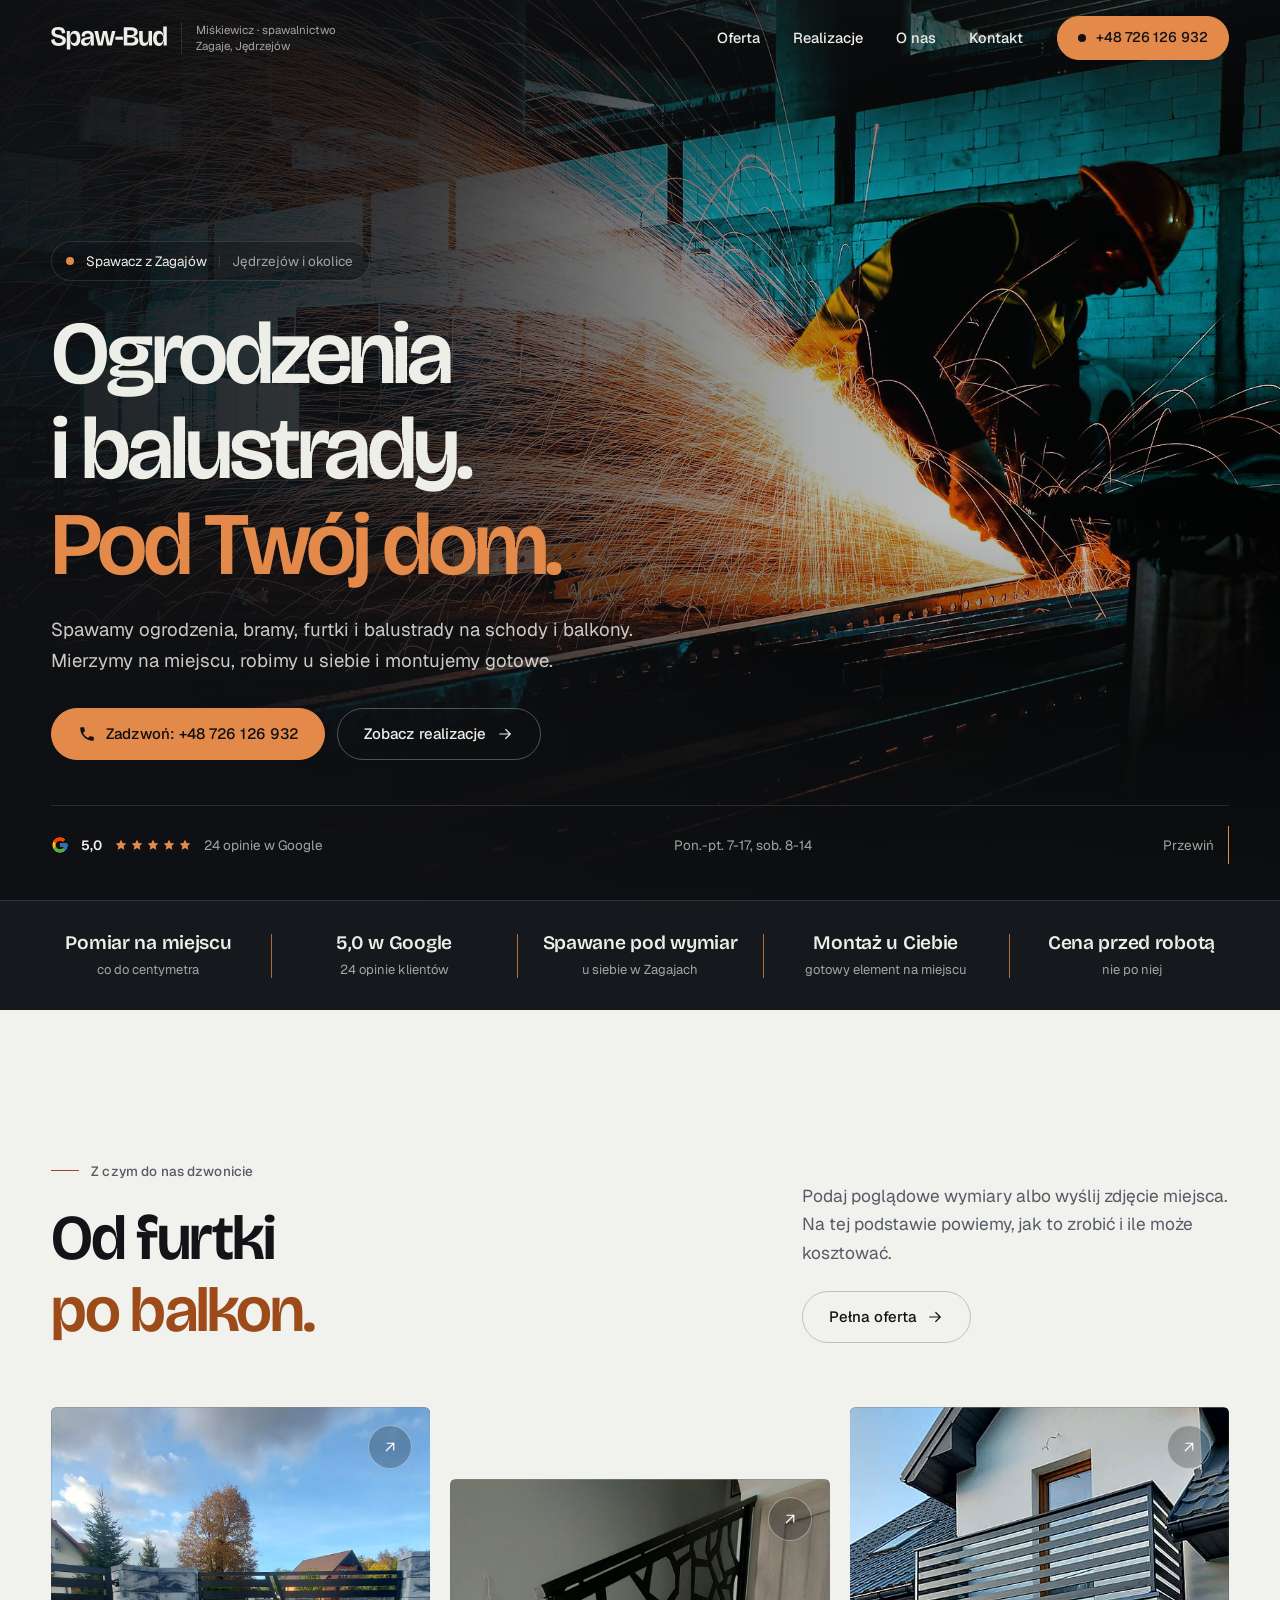
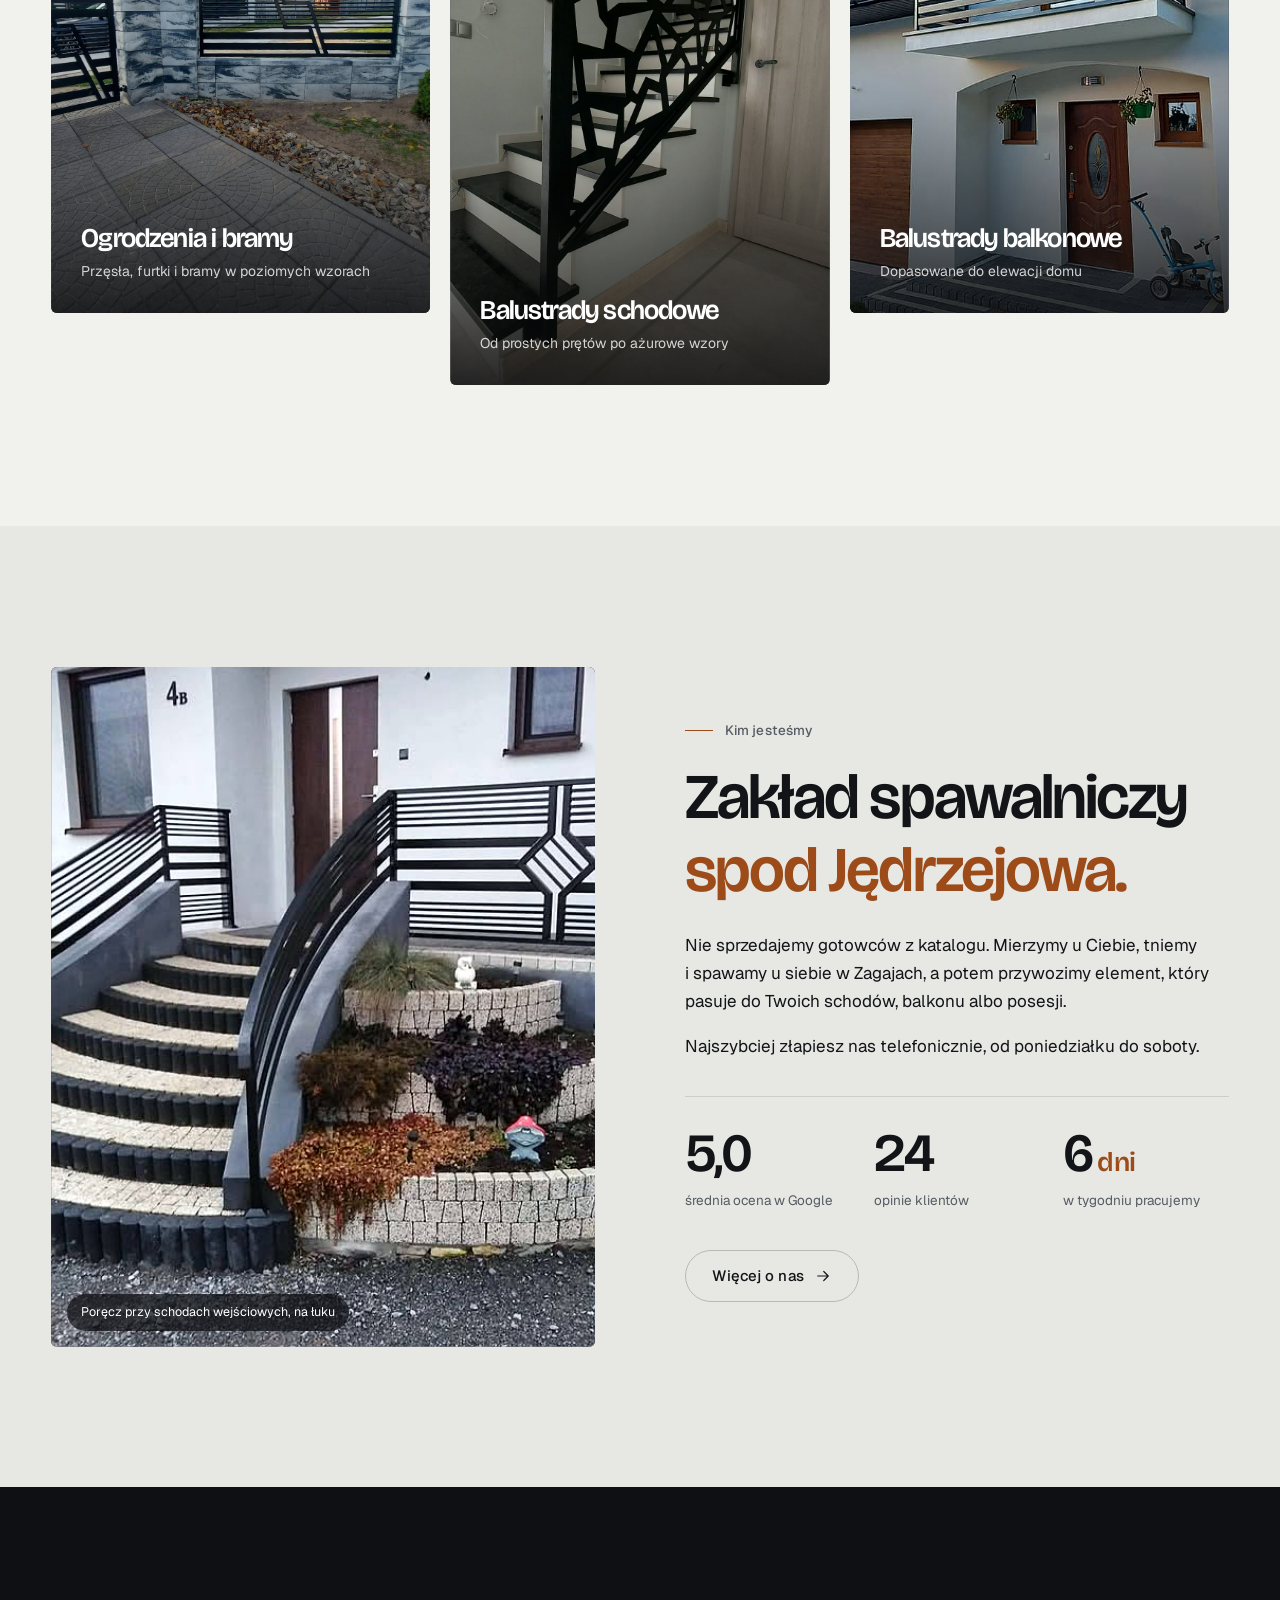
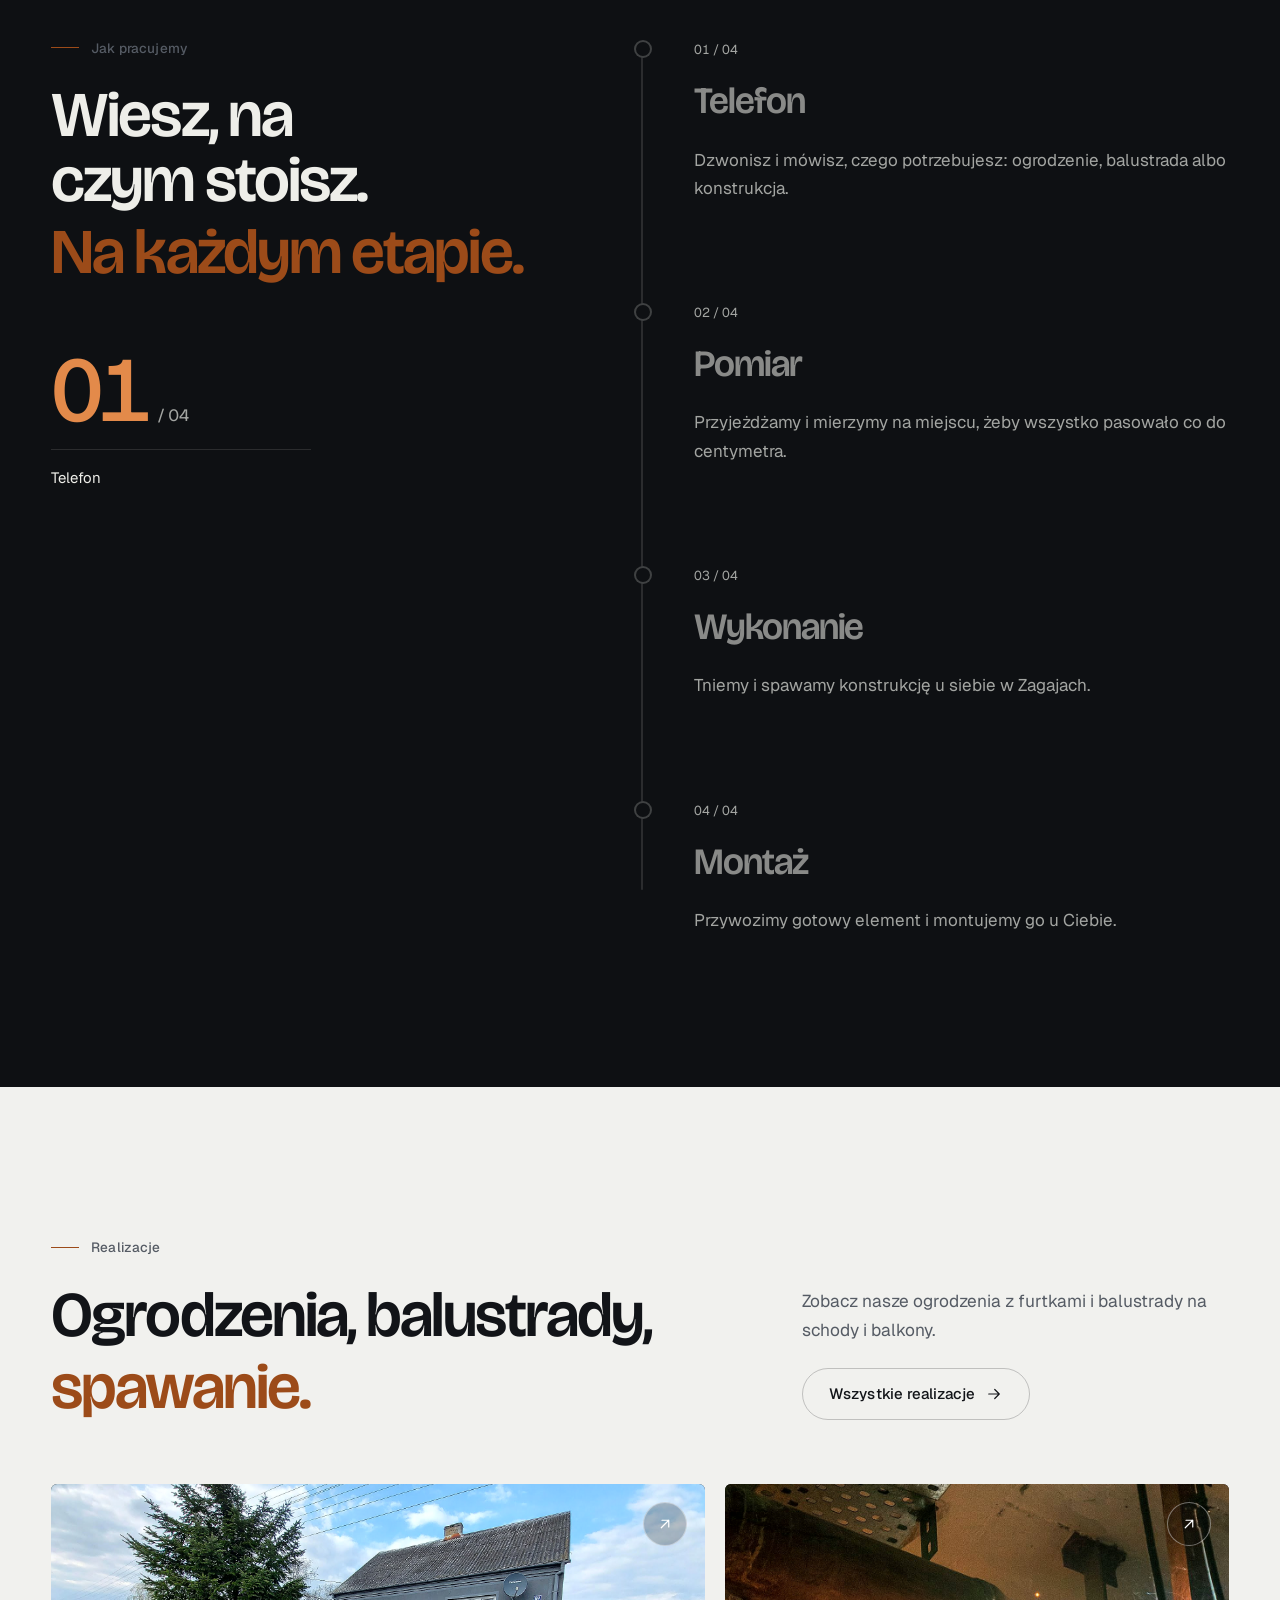
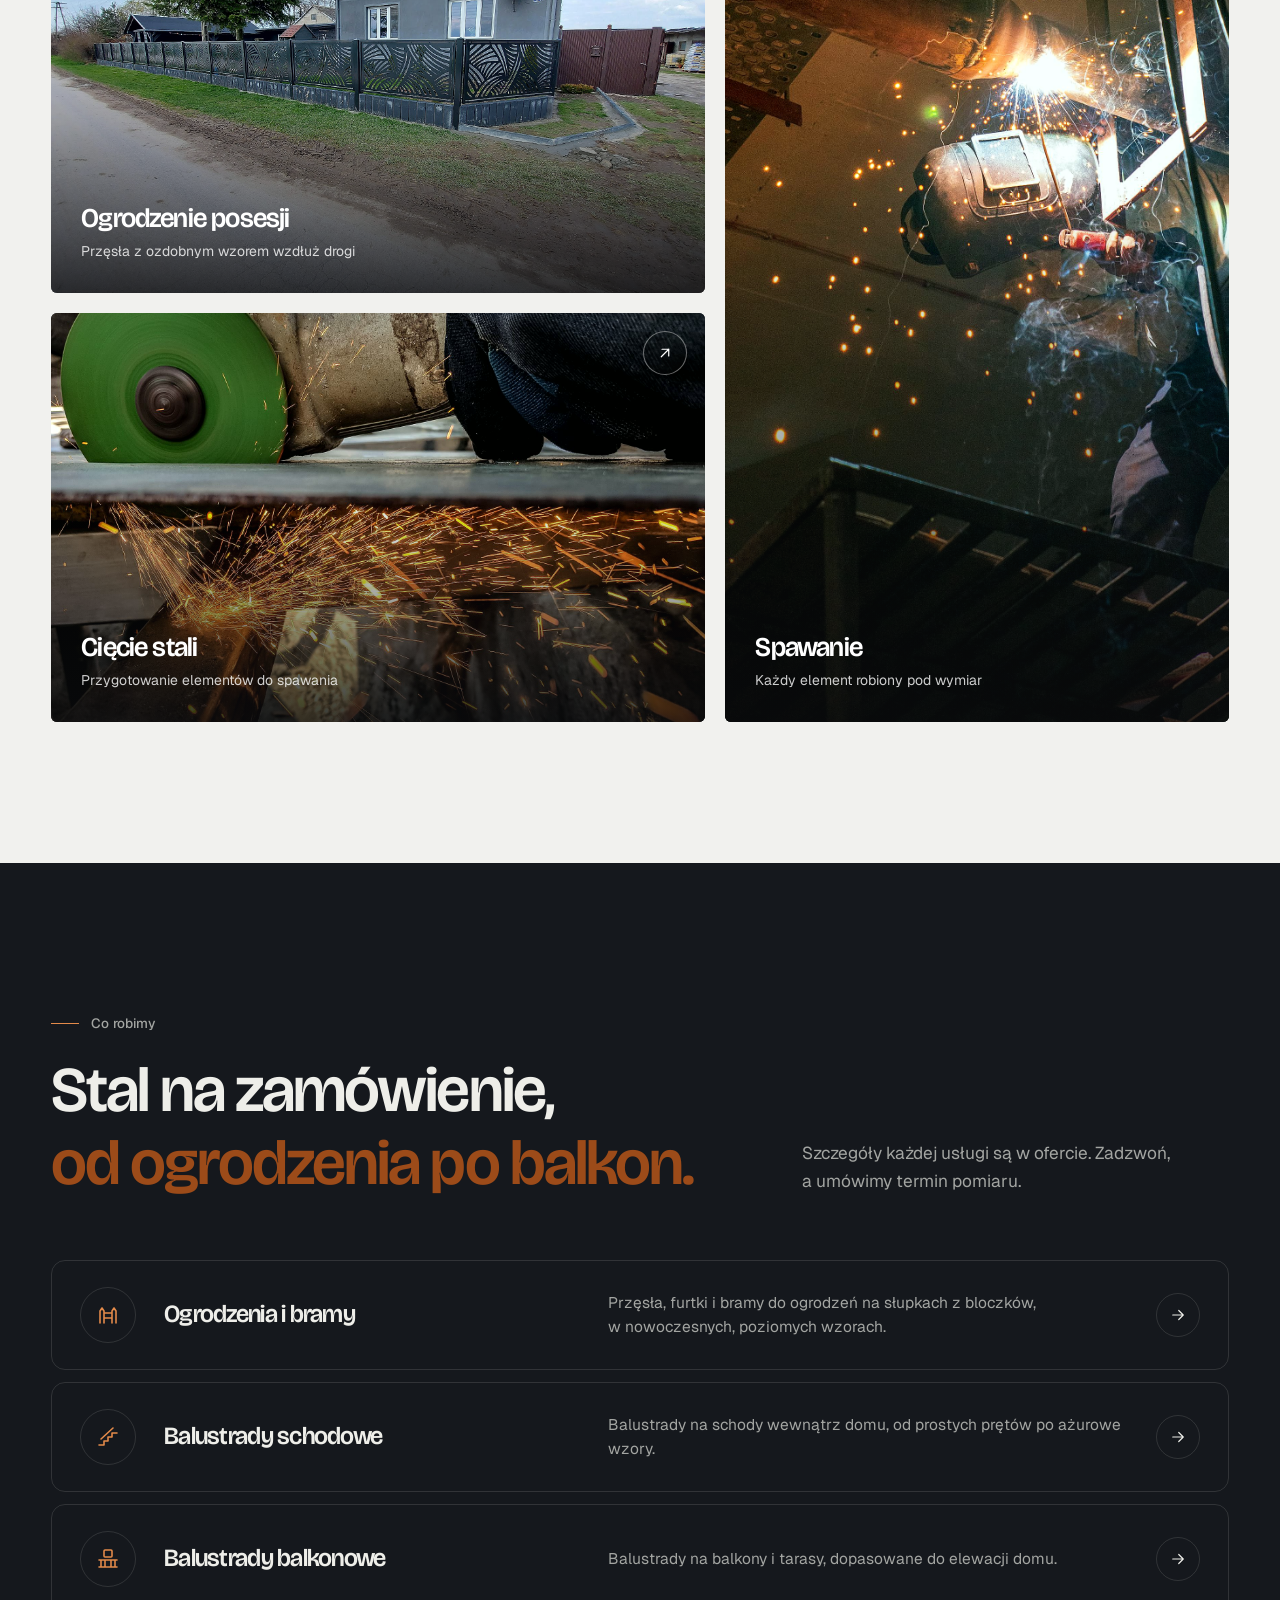
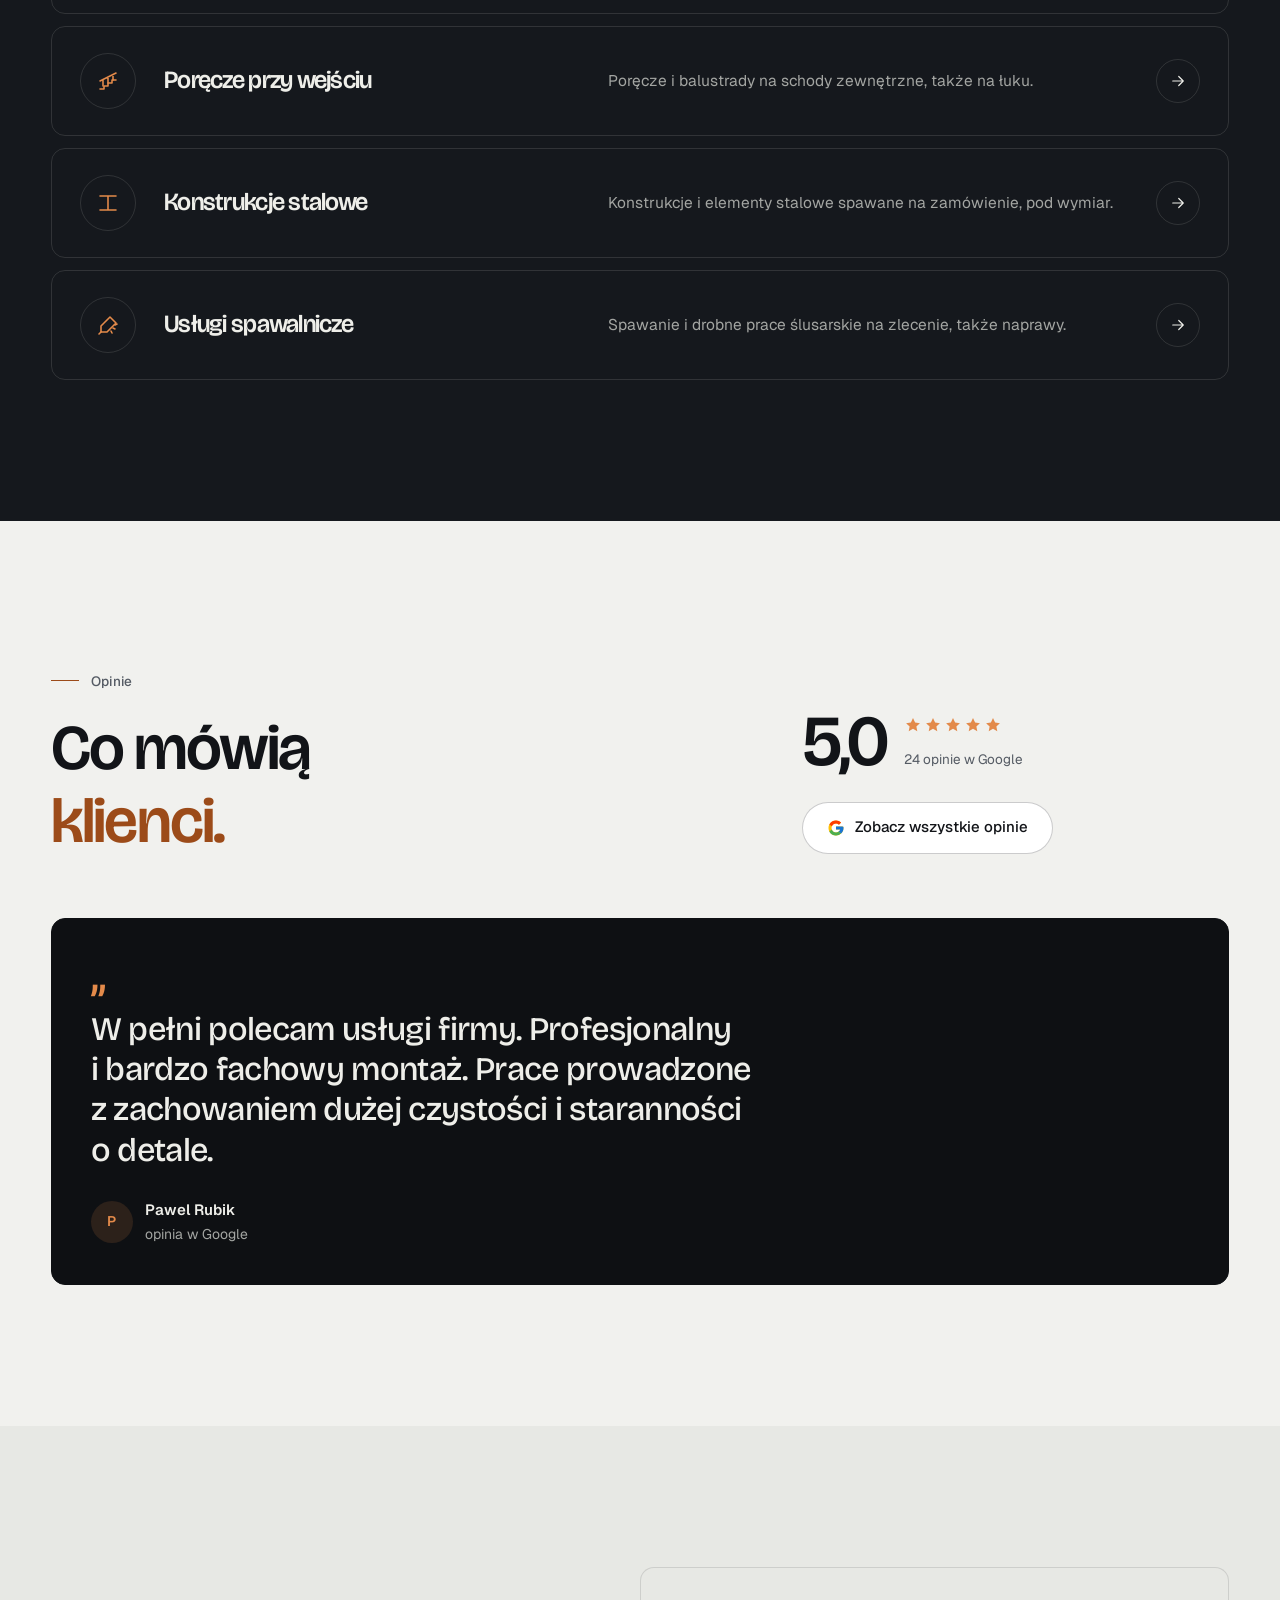
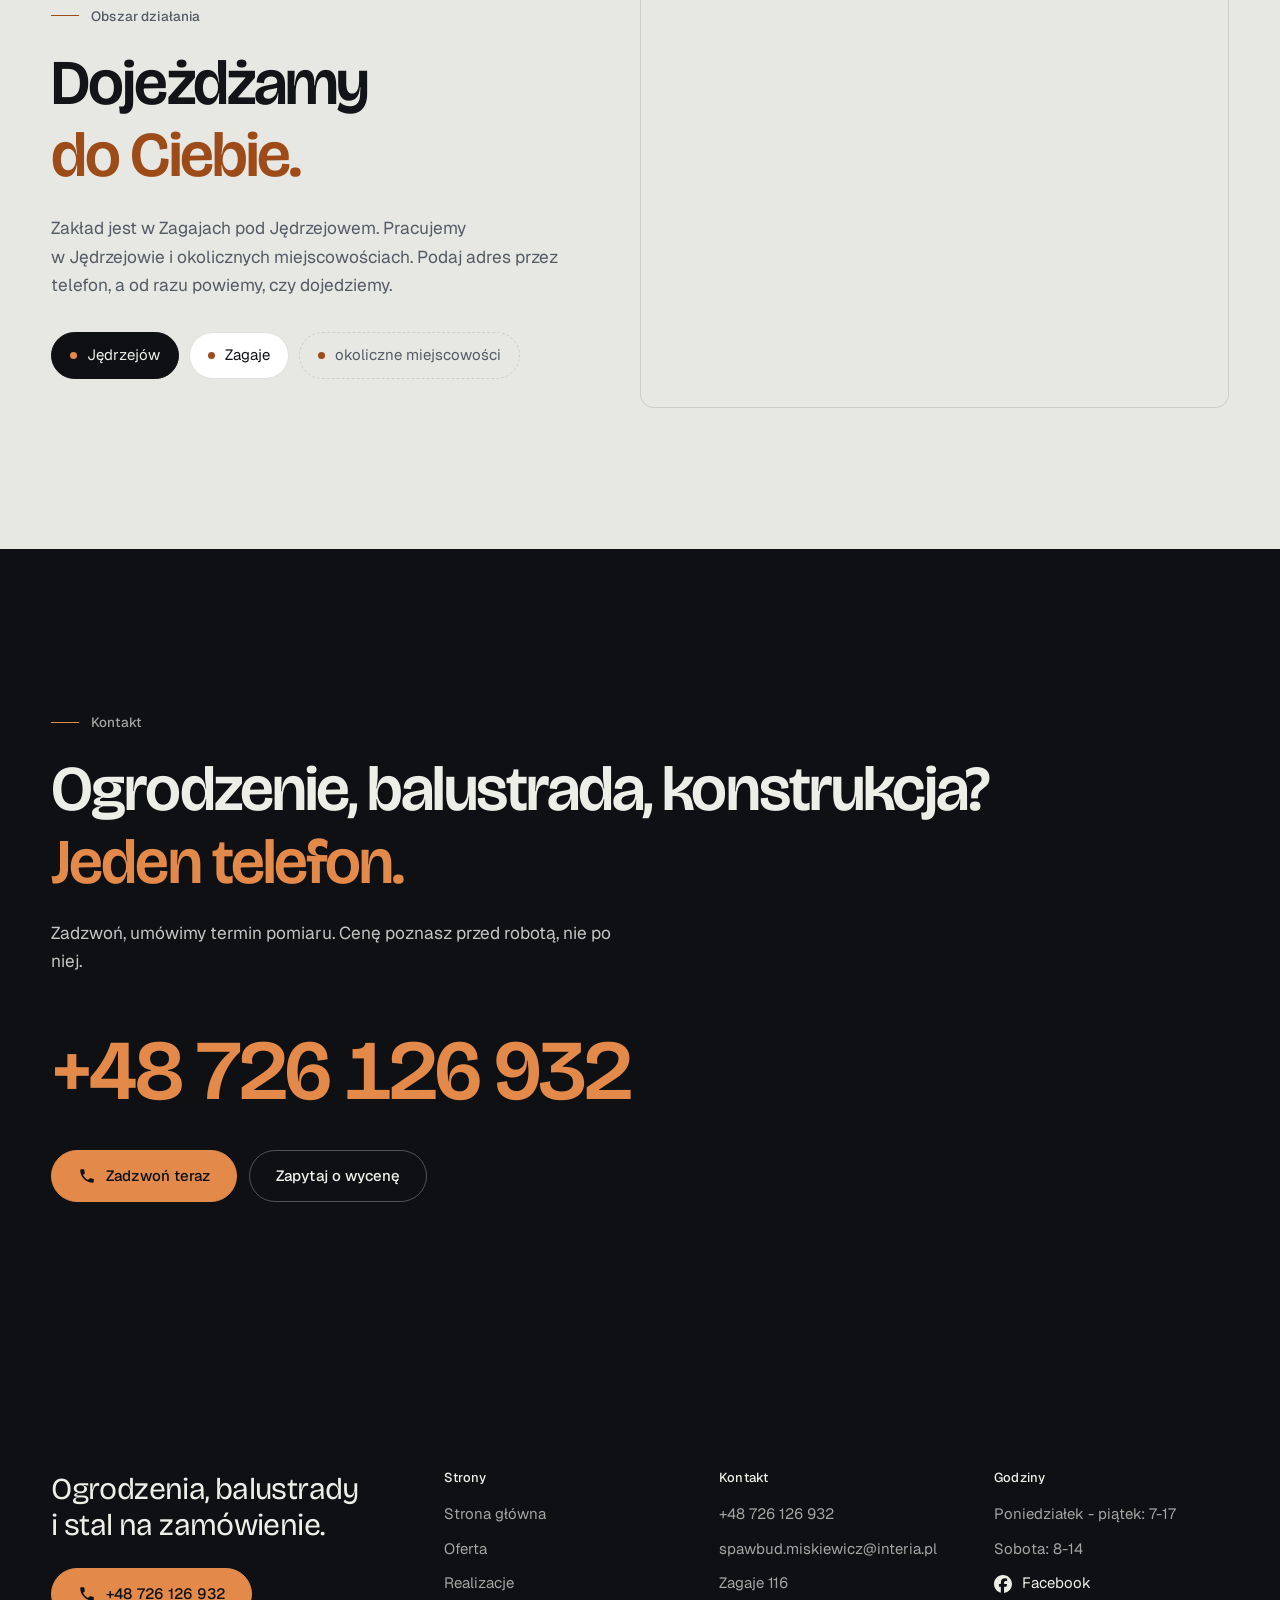
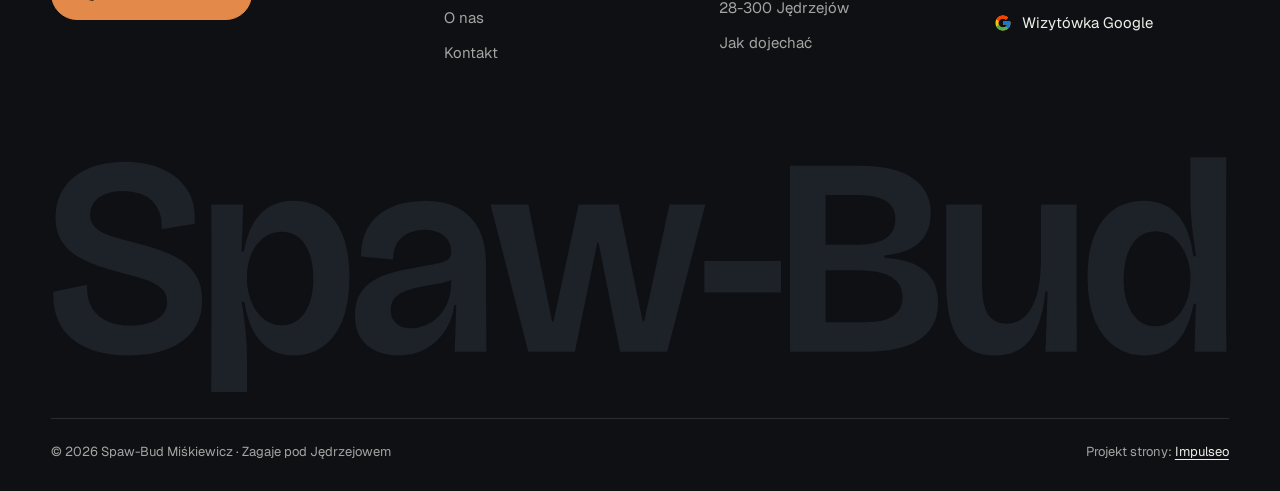
==== commit 3b2ef969: "[claude-edit][cmt:30d792f7-66d1-48de-b471-ac2a354868e1] szata graficzna jak w demie ElMac: grafit + " ====
--- a/index.html
+++ b/index.html
@@ -3,223 +3,359 @@
 <head>
 <meta charset="UTF-8">
 <meta name="viewport" content="width=device-width, initial-scale=1.0">
-<title>Spaw-Bud Miśkiewicz - ogrodzenia, balustrady i spawanie · Jędrzejów</title>
-<meta name="description" content="Spaw-Bud Miśkiewicz z Zagajów pod Jędrzejowem - ogrodzenia, bramy, furtki, balustrady i konstrukcje stalowe na zamówienie. Ocena 5,0 w Google. Tel. 726 126 932.">
-<link rel="canonical" href="https://kris20032.github.io/spaw-bud-miskiewicz/">
+<title>Spaw-Bud Miśkiewicz - ogrodzenia, balustrady i spawanie · Jędrzejów</title>
+<meta name="description" content="Spaw-Bud Miśkiewicz z Zagajów pod Jędrzejowem - ogrodzenia, bramy, furtki, balustrady i konstrukcje stalowe na zamówienie. Ocena 5,0 w Google. Tel. +48 726 126 932.">
+<link rel="canonical" href="https://impulseo-pl.github.io/spaw-bud-miskiewicz/">
 <meta name="robots" content="noindex, nofollow">
+<meta name="theme-color" content="#0E1013">
 <meta property="og:type" content="website">
 <meta property="og:locale" content="pl_PL">
 <meta property="og:site_name" content="Spaw-Bud Miśkiewicz">
 <meta property="og:title" content="Spaw-Bud Miśkiewicz - ogrodzenia, balustrady i spawanie · Jędrzejów">
-<meta property="og:description" content="Spaw-Bud Miśkiewicz z Zagajów pod Jędrzejowem - ogrodzenia, bramy, furtki, balustrady i konstrukcje stalowe na zamówienie. Ocena 5,0 w Google. Tel. 726 126 932.">
-<meta property="og:url" content="https://kris20032.github.io/spaw-bud-miskiewicz/">
-<meta property="og:image" content="https://kris20032.github.io/spaw-bud-miskiewicz/img/og.jpg">
+<meta property="og:description" content="Spaw-Bud Miśkiewicz z Zagajów pod Jędrzejowem - ogrodzenia, bramy, furtki, balustrady i konstrukcje stalowe na zamówienie. Ocena 5,0 w Google. Tel. +48 726 126 932.">
+<meta property="og:url" content="https://impulseo-pl.github.io/spaw-bud-miskiewicz/">
+<meta property="og:image" content="https://impulseo-pl.github.io/spaw-bud-miskiewicz/img/og.jpg">
 <meta property="og:image:width" content="1200">
 <meta property="og:image:height" content="630">
 <meta name="twitter:card" content="summary_large_image">
-<script type="application/ld+json">{"@context": "https://schema.org", "@type": "LocalBusiness", "name": "Spaw-Bud Miśkiewicz", "url": "https://kris20032.github.io/spaw-bud-miskiewicz/", "telephone": "+48726126932", "image": "https://kris20032.github.io/spaw-bud-miskiewicz/img/og.jpg", "areaServed": "Jędrzejów", "sameAs": ["https://www.facebook.com/p/Spaw-Bud-Mi%C5%9Bkiewicz-100045496760131/", "https://www.google.com/maps?cid=7656851274233127819"]}</script>
+<script type="application/ld+json">{"@context": "https://schema.org", "@type": "LocalBusiness", "name": "Spaw-Bud Miśkiewicz", "url": "https://impulseo-pl.github.io/spaw-bud-miskiewicz/", "telephone": "+48726126932", "email": "spawbud.miskiewicz@interia.pl", "image": "https://impulseo-pl.github.io/spaw-bud-miskiewicz/img/og.jpg", "address": {"@type": "PostalAddress", "streetAddress": "Zagaje 116", "postalCode": "28-300", "addressLocality": "Jędrzejów", "addressCountry": "PL"}, "openingHours": ["Mo-Fr 07:00-17:00", "Sa 08:00-14:00"], "areaServed": "Jędrzejów", "aggregateRating": {"@type": "AggregateRating", "ratingValue": "5.0", "reviewCount": "24"}, "sameAs": ["https://www.facebook.com/p/Spaw-Bud-Mi%C5%9Bkiewicz-100045496760131/", "https://www.google.com/maps?cid=7656851274233127819"]}</script>
+<script>(function(){var d=document.documentElement;d.classList.add('js');try{if(!window.matchMedia('(prefers-reduced-motion: reduce)').matches)d.classList.add('anim');}catch(e){}setTimeout(function(){if(!d.classList.contains('anim-ok'))d.classList.remove('anim');},3500);})();</script>
+<script>(function(){try{var d=document.documentElement,q=/[?&]intro/.test(location.search);if(!q&&window.matchMedia&&matchMedia('(prefers-reduced-motion: reduce)').matches)return;if(!q&&sessionStorage.getItem('spawbud_intro'))return;sessionStorage.setItem('spawbud_intro','1');d.classList.add('intro-on');setTimeout(function(){d.classList.remove('intro-on','intro-gra','intro-out');d.classList.add('hero-go')},4600);}catch(e){}})();</script>
+<link rel="preload" as="image" href="img/hero.jpg" fetchpriority="high">
 <link rel="preconnect" href="https://fonts.googleapis.com">
 <link rel="preconnect" href="https://fonts.gstatic.com" crossorigin>
-<link href="https://fonts.googleapis.com/css2?family=Space+Grotesk:wght@500;600;700&family=DM+Sans:opsz,wght@9..40,400;9..40,500;9..40,600&display=swap" rel="stylesheet">
-<link rel="stylesheet" href="assets/styles.css?v=abe8d98e">
+<link href="https://fonts.googleapis.com/css2?family=Bricolage+Grotesque:opsz,wght@12..96,400..700&family=Geist:wght@400..600&display=swap" rel="stylesheet">
+<link rel="stylesheet" href="assets/styles.css?v=20261109a">
+<script src="assets/lenis.min.js?v=1.1.20" defer></script>
+<script src="assets/main.js?v=20261109a" defer></script>
+<meta name="nb-deploy" content="86ba1af16ebd">
 </head>
 <body>
-
-<header class="nav">
-  <div class="wrap nav-inner">
-    <a class="brand" href="index.html"><span class="name">Spaw-Bud Miśkiewicz</span><span class="sub">Jędrzejów</span></a>
-    <nav class="nav-links">
-      <a href="oferta.html">Oferta</a>
-      <a href="realizacje.html">Realizacje</a>
-      <a href="o-nas.html">O nas</a>
-      <a href="kontakt.html">Kontakt</a>
-      <a href="tel:+48726126932" class="btn btn-accent">Zadzwoń +48 726 126 932</a>
-    </nav>
-    <button class="nav-toggle" aria-label="Menu"><span></span><span></span><span></span></button>
-  </div>
+<a class="skip" href="#tresc">Przejdź do treści</a>
+<header class="site-head">
+<div class="intro" aria-hidden="true"><span class="intro-line"><i></i></span><span class="intro-meta">ogrodzenia · balustrady · Jędrzejów</span></div><div class="head-in">
+  <a class="brand" href="index.html" aria-label="Spaw-Bud Miśkiewicz - strona główna">
+    <span class="znak"><svg class="wm" viewBox="19 -698 4180 849" role="img" aria-label="Spaw-Bud"><path pathLength="1" style="--i:0" d="M294.66693115234375 13.66668701171875Q229.33331298828125 13.66668701171875 178.4998779296875 -1.500030517578125Q127.66644287109375 -16.666748046875 92.999755859375 -45.66680908203125Q58.33306884765625 -74.6668701171875 41.666412353515625 -116.83355712890625Q24.999755859375 -159.000244140625 27.6663818359375 -212.66680908203125L146.66827392578125 -237.333984375Q145.66845703125 -184.0010986328125 166.16827392578125 -152.33462524414062Q186.6680908203125 -120.66815185546875 222.16775512695312 -106.50152587890625Q257.66741943359375 -92.33489990234375 299.6671142578125 -92.33489990234375Q339.33319091796875 -92.33489990234375 368.6661376953125 -102.50140380859375Q397.99908447265625 -112.66790771484375 414.4989013671875 -131.33425903320312Q430.99871826171875 -150.0006103515625 430.99871826171875 -175.66680908203125Q430.99871826171875 -207.3330078125 409.4989318847656 -225.99948120117188Q387.9991455078125 -244.66595458984375 352.3327331542969 -256.4992370605469Q316.66632080078125 -268.33251953125 274.3331298828125 -278.6658935546875Q231.3331298828125 -289.66595458984375 188.99978637695312 -303.3326721191406Q146.66644287109375 -316.9993896484375 111.83309936523438 -338.1661071777344Q76.999755859375 -359.33282470703125 55.83306884765625 -393.3328857421875Q34.6663818359375 -427.33294677734375 34.6663818359375 -477.99969482421875Q34.6663818359375 -538.333251953125 65.33316040039062 -582.1666564941406Q95.99993896484375 -626.0000610351562 151.50006103515625 -649.8333740234375Q207.00018310546875 -673.6666870117188 280.6668701171875 -673.6666870117188Q355.66705322265625 -673.6666870117188 413.5005798339844 -648.6665954589844Q471.3341064453125 -623.66650390625 502.8341979980469 -574.8330383300781Q534.3342895507812 -525.9995727539062 528.6675415039062 -453.99945068359375L411.33233642578125 -434.33251953125Q413.66558837890625 -467.33233642578125 404.9990234375 -492.4988708496094Q396.33245849609375 -517.6654052734375 378.49932861328125 -534.9986572265625Q360.66619873046875 -552.3319091796875 334.66644287109375 -561.3318786621094Q308.66668701171875 -570.3318481445312 275.6668701171875 -570.3318481445312Q238.33392333984375 -570.3318481445312 212.1676025390625 -559.6653442382812Q186.00128173828125 -548.9988403320312 172.00149536132812 -530.1658020019531Q158.001708984375 -511.332763671875 158.001708984375 -486.33319091796875Q158.001708984375 -456.66705322265625 178.16812133789062 -438.8339538574219Q198.33453369140625 -421.0008544921875 233.16757202148438 -409.834228515625Q268.0006103515625 -398.6676025390625 311.00048828125 -388.00091552734375Q354.33380126953125 -377.0008544921875 397.16717529296875 -363.3341369628906Q440.00054931640625 -349.66741943359375 476.1672668457031 -327.50067138671875Q512.333984375 -305.33392333984375 534.0007019042969 -270.00048828125Q555.6674194335938 -234.66705322265625 555.6674194335938 -180.6668701171875Q555.6674194335938 -117.3333740234375 522.833984375 -74.0Q490.00054931640625 -30.6666259765625 431.3337707519531 -8.499969482421875Q372.6669921875 13.66668701171875 294.66693115234375 13.66668701171875Z"/><path pathLength="1" style="--i:1" d="M587.6663818359375 143.66693115234375 588.3330078125 -313.66827392578125 587.6663818359375 -522.0003662109375H701.3347778320312L695.66845703125 -355.667236328125H703.0017700195312Q715.001708984375 -418.6669921875 739.0015869140625 -458.50030517578125Q763.00146484375 -498.3336181640625 798.3347473144531 -517.1669921875Q833.6680297851562 -536.0003662109375 880.0015258789062 -536.0003662109375Q940.0016479492188 -536.0003662109375 984.6682434082031 -505.6669616699219Q1029.3348388671875 -475.33355712890625 1053.834716796875 -414.83349609375Q1078.3345947265625 -354.33343505859375 1078.3345947265625 -263.33349609375Q1078.3345947265625 -169.0 1052.5012817382812 -107.49996948242188Q1026.66796875 -45.99993896484375 982.3346557617188 -16.1666259765625Q938.0013427734375 13.66668701171875 881.6680297851562 13.66668701171875Q833.0015869140625 13.66668701171875 796.6683654785156 -7.99981689453125Q760.3351440429688 -29.66632080078125 737.3351745605469 -72.33279418945312Q714.335205078125 -114.999267578125 705.6685180664062 -176.9991455078125L696.0018920898438 -176.66583251953125Q701.6685180664062 -139.9996337890625 705.8351745605469 -105.99978637695312Q710.0018310546875 -71.99993896484375 712.3351745605469 -41.666595458984375Q714.6685180664062 -11.333251953125 714.6685180664062 16.0001220703125V143.66693115234375ZM838.0003051757812 -93.33489990234375Q874.3333740234375 -93.33489990234375 899.3330993652344 -114.66815185546875Q924.3328247070312 -136.00140380859375 937.1659545898438 -173.66775512695312Q949.9990844726562 -211.3341064453125 949.9990844726562 -259.66668701171875Q949.9990844726562 -307.99951171875 937.3325500488281 -345.3325500488281Q924.666015625 -382.66558837890625 899.8329467773438 -404.16546630859375Q874.9998779296875 -425.66534423828125 838.3336181640625 -425.66534423828125Q809.6675415039062 -425.66534423828125 786.8345031738281 -413.16558837890625Q764.00146484375 -400.66583251953125 748.0015869140625 -378.832763671875Q732.001708984375 -356.99969482421875 723.3350524902344 -328.3331298828125Q714.6683959960938 -299.66656494140625 714.6683959960938 -266.666259765625V-258.33306884765625Q714.6683959960938 -233.9993896484375 720.0017700195312 -210.33282470703125Q725.3351440429688 -186.666259765625 735.3351440429688 -165.49990844726562Q745.3351440429688 -144.33355712890625 760.3350219726562 -128.0006103515625Q775.3348999023438 -111.66766357421875 794.8345642089844 -102.50128173828125Q814.334228515625 -93.33489990234375 838.0003051757812 -93.33489990234375Z"/><path pathLength="1" style="--i:2" d="M1251.9999389648438 13.66668701171875Q1211.6666259765625 13.66668701171875 1176.4999084472656 -0.6666259765625Q1141.3331909179688 -14.99993896484375 1119.4997863769531 -46.333282470703125Q1097.6663818359375 -77.6666259765625 1097.6663818359375 -129.00006103515625Q1097.6663818359375 -176.00018310546875 1115.6664428710938 -205.66690063476562Q1133.66650390625 -235.3336181640625 1164.8332214355469 -253.66696166992188Q1195.9999389648438 -272.00030517578125 1234.6665649414062 -281.8336181640625Q1273.3331909179688 -291.66693115234375 1313.9996337890625 -298.66693115234375Q1368.3328247070312 -308.3336181640625 1394.9994506835938 -314.1669616699219Q1421.6660766601562 -320.00030517578125 1430.6661071777344 -328.5002746582031Q1439.6661376953125 -337.000244140625 1439.6661376953125 -352.33349609375Q1439.6661376953125 -391.3328857421875 1412.6664733886719 -411.99920654296875Q1385.6668090820312 -432.66552734375 1344.0005493164062 -432.66552734375Q1318.3341064453125 -432.66552734375 1293.0009765625 -422.99896240234375Q1267.6678466796875 -413.3323974609375 1250.8346862792969 -390.3325500488281Q1234.0015258789062 -367.33270263671875 1233.0016479492188 -326.99951171875L1118.66650390625 -337.99945068359375Q1119.6663208007812 -395.3331298828125 1140.1663513183594 -433.6666564941406Q1160.6663818359375 -472.00018310546875 1194.3332214355469 -494.3335876464844Q1228.0000610351562 -516.6669921875 1267.8336181640625 -526.3336791992188Q1307.6671752929688 -536.0003662109375 1347.3340454101562 -536.0003662109375Q1416.3346557617188 -536.0003662109375 1464.5014953613281 -510.16680908203125Q1512.6683349609375 -484.333251953125 1538.0016174316406 -433.9996032714844Q1563.3348999023438 -383.66595458984375 1563.3348999023438 -309.33233642578125V-213.33245849609375Q1563.668212890625 -177.999267578125 1563.8348693847656 -142.16607666015625Q1564.0015258789062 -106.3328857421875 1564.1681823730469 -70.83303833007812Q1564.3348388671875 -35.33319091796875 1564.3348388671875 0.0H1451.66650390625Q1453.3330688476562 -40.6663818359375 1454.6663208007812 -80.83285522460938Q1455.9995727539062 -120.99932861328125 1457.3328247070312 -165.33245849609375H1450.3328857421875Q1444.6663208007812 -115.66607666015625 1418.3330383300781 -74.99960327148438Q1391.999755859375 -34.3331298828125 1349.6664733886719 -10.333221435546875Q1307.3331909179688 13.66668701171875 1251.9999389648438 13.66668701171875ZM1298.001220703125 -83.00128173828125Q1322.0007934570312 -83.00128173828125 1346.6671447753906 -92.66775512695312Q1371.33349609375 -102.334228515625 1392.1666259765625 -122.33392333984375Q1412.999755859375 -142.3336181640625 1425.9996337890625 -173.33334350585938Q1438.99951171875 -204.33306884765625 1439.6661376953125 -246.3328857421875L1439.9994506835938 -269.666259765625L1466.6661376953125 -275.332763671875Q1456.9995727539062 -260.99951171875 1435.3330993652344 -252.83285522460938Q1413.6666259765625 -244.66619873046875 1386.1669006347656 -239.99954223632812Q1358.6671752929688 -235.3328857421875 1330.6674499511719 -230.33291625976562Q1302.667724609375 -225.33294677734375 1278.66796875 -216.1663818359375Q1254.668212890625 -206.99981689453125 1239.8350219726562 -191.16668701171875Q1225.0018310546875 -175.33355712890625 1225.0018310546875 -147.667236328125Q1225.0018310546875 -117.33416748046875 1245.0017395019531 -100.167724609375Q1265.0016479492188 -83.00128173828125 1298.001220703125 -83.00128173828125Z"/><path pathLength="1" style="--i:3" d="M1712.9993286132812 0.0 1578.9998779296875 -522.0003662109375H1713.3355102539062L1797.3341064453125 -108.001708984375H1802.6674194335938L1891.6661376953125 -522.0003662109375H2034.001708984375L2119.3338623046875 -108.001708984375H2124.3338623046875L2214.3323974609375 -522.0003662109375H2341.6677856445312L2206.335205078125 0.0H2038.9992065429688L1962.667236328125 -386.33148193359375H1958.3338623046875L1878.6686401367188 0.0Z"/><path pathLength="1" style="--i:4" d="M2337.9999389648438 -209.99908447265625V-322.00091552734375H2610.3339233398438V-209.99908447265625Z"/><path pathLength="1" style="--i:5" d="M2641.9996337890625 0.0V-660.0H2891.0006713867188Q2952.0006713867188 -660.0 2998.500732421875 -648.8333435058594Q3045.0007934570312 -637.6666870117188 3077.0008850097656 -616.1666870117188Q3109.0009765625 -594.6666870117188 3125.5010375976562 -563.3333129882812Q3142.0010986328125 -531.9999389648438 3142.0010986328125 -490.66650390625Q3142.0010986328125 -451.999755859375 3125.667755126953 -419.4997863769531Q3109.3344116210938 -386.99981689453125 3073.0010681152344 -366.6665344238281Q3036.667724609375 -346.333251953125 2977.3344116210938 -341.66656494140625V-332.9998779296875Q3075.6679077148438 -327.333251953125 3121.8345336914062 -286.1665344238281Q3168.0011596679688 -244.99981689453125 3168.0011596679688 -173.6666259765625Q3168.0011596679688 -116.333251953125 3139.3344116210938 -77.99993896484375Q3110.6676635742188 -39.6666259765625 3055.1675415039062 -19.83331298828125Q2999.6674194335938 0.0 2916.6672973632812 0.0ZM2768.66845703125 -104.33489990234375H2912.00048828125Q2975.6663818359375 -104.33489990234375 3008.6660766601562 -126.5013427734375Q3041.665771484375 -148.66778564453125 3041.665771484375 -192.00054931640625Q3041.665771484375 -241.33319091796875 3002.3329162597656 -265.16619873046875Q2963.0000610351562 -288.99920654296875 2884.3343505859375 -288.99920654296875H2768.66845703125ZM2768.66845703125 -379.333740234375H2882.33349609375Q2948.9995727539062 -379.333740234375 2982.666015625 -402.1668395996094Q3016.3324584960938 -424.99993896484375 3016.3324584960938 -469.6661376953125Q3016.3324584960938 -513.6655883789062 2983.499481201172 -534.9986877441406Q2950.66650390625 -556.331787109375 2883.333984375 -556.331787109375H2768.66845703125Z"/><path pathLength="1" style="--i:6" d="M3368.6661987304688 13.66668701171875Q3279.9996948242188 13.66668701171875 3238.333038330078 -49.3331298828125Q3196.6663818359375 -112.33294677734375 3196.6663818359375 -243.66583251953125V-522.0003662109375H3323.6685180664062V-244.99920654296875Q3323.6685180664062 -166.00048828125 3344.334930419922 -132.50112915039062Q3365.0013427734375 -99.00177001953125 3409.0005493164062 -99.00177001953125Q3437.6668090820312 -99.00177001953125 3460.4998779296875 -113.00161743164062Q3483.3329467773438 -127.00146484375 3499.6661376953125 -155.66781616210938Q3515.9993286132812 -184.33416748046875 3524.499267578125 -229.16702270507812Q3532.9992065429688 -273.9998779296875 3532.9992065429688 -336.6658935546875V-522.0003662109375H3659.6680297851562V-250.99920654296875L3660.3346557617188 0.0H3548.9996948242188L3556.3325805664062 -213.3328857421875H3548.6659545898438Q3540.9993896484375 -133.99969482421875 3519.1661071777344 -83.99978637695312Q3497.3328247070312 -33.9998779296875 3460.1661682128906 -10.166595458984375Q3422.99951171875 13.66668701171875 3368.6661987304688 13.66668701171875Z"/><path pathLength="1" style="--i:7" d="M3900.9995727539062 13.66668701171875Q3844.99951171875 13.66668701171875 3798.999542236328 -16.00006103515625Q3752.9995727539062 -45.66680908203125 3725.666290283203 -107.33355712890625Q3698.3330078125 -169.00030517578125 3698.3330078125 -264.6669921875Q3698.3330078125 -354.66705322265625 3723.166290283203 -415.0003967285156Q3747.9995727539062 -475.333740234375 3792.8328552246094 -505.66705322265625Q3837.6661376953125 -536.0003662109375 3896.6661376953125 -536.0003662109375Q3945.999267578125 -536.0003662109375 3982.4992065429688 -514.8338317871094Q4018.9991455078125 -493.66729736328125 4041.9991455078125 -450.00079345703125Q4064.9991455078125 -406.33428955078125 4073.9991455078125 -339.00103759765625H4083.3324584960938Q4077.6658325195312 -379.66729736328125 4072.9991455078125 -414.8338317871094Q4068.3324584960938 -450.0003662109375 4065.9991149902344 -480.66705322265625Q4063.665771484375 -511.333740234375 4063.665771484375 -537.6671142578125V-690.0006103515625H4191.001220703125L4190.001281738281 -206.6654052734375L4191.334533691406 0.0H4077.99951171875L4082.9992065429688 -169.666259765625H4075.3325805664062Q4063.3326416015625 -108.3331298828125 4039.9993591308594 -67.4998779296875Q4016.6660766601562 -26.6666259765625 3982.1661376953125 -6.499969482421875Q3947.6661987304688 13.66668701171875 3900.9995727539062 13.66668701171875ZM3939.3340454101562 -90.3348388671875Q3968.666748046875 -90.3348388671875 3991.8330993652344 -104.1678466796875Q4014.9994506835938 -118.0008544921875 4030.8326721191406 -141.83383178710938Q4046.6658935546875 -165.66680908203125 4055.1658935546875 -195.16665649414062Q4063.6658935546875 -224.66650390625 4063.6658935546875 -255.6668701171875V-263.00018310546875Q4063.6658935546875 -286.33392333984375 4058.33251953125 -310.0005798339844Q4052.9991455078125 -333.667236328125 4042.832489013672 -354.6669616699219Q4032.6658325195312 -375.66668701171875 4017.8326110839844 -392.16632080078125Q4002.9993896484375 -408.66595458984375 3983.4996948242188 -418.1656799316406Q3964.0 -427.6654052734375 3940.3339233398438 -427.6654052734375Q3904.6675415039062 -427.6654052734375 3879.0011596679688 -405.66546630859375Q3853.3347778320312 -383.66552734375 3840.0016479492188 -345.3324890136719Q3826.6685180664062 -306.99945068359375 3826.6685180664062 -257.33343505859375Q3826.6685180664062 -209.333984375 3839.8350524902344 -171.33428955078125Q3853.0015869140625 -133.3345947265625 3878.167999267578 -111.834716796875Q3903.3344116210938 -90.3348388671875 3939.3340454101562 -90.3348388671875Z"/></svg></span>
+    <span class="brand-sub">Miśkiewicz · spawalnictwo<br>Zagaje, Jędrzejów</span>
+  </a>
+  <nav class="nav-links" aria-label="Menu główne">
+    <a class="nl" href="oferta.html">Oferta</a><a class="nl" href="realizacje.html">Realizacje</a><a class="nl" href="o-nas.html">O&nbsp;nas</a><a class="nl" href="kontakt.html">Kontakt</a>
+    <a class="btn btn-copper nav-cta" href="tel:+48726126932"><span class="live" aria-hidden="true"></span>+48 726 126 932</a>
+  </nav>
+  <button class="burger" type="button" aria-label="Otwórz menu" aria-expanded="false" aria-controls="mnav"><span></span><span></span></button>
+</div>
 </header>
-
-<main>
-<section class="hero-fach">
-  <img class="hf-photo" src="img/hero.jpg" fetchpriority="high" alt="Spaw-Bud Miśkiewicz" width="1920" height="1280">
-  <div class="hf-panel">
-    <div class="hf-inner">
-      <span class="hf-kicker">Spawacz · Jędrzejów i okolice</span>
-      <h1 class="hf-title">Ogrodzenia i balustrady ze stali <em>robione pod Twój dom</em></h1>
-      <p class="hf-lead">Spawamy ogrodzenia, bramy, furtki i balustrady na schody i balkony. Mierzymy na miejscu, robimy u siebie i montujemy gotowe.</p>
-      <a class="hf-phone" href="tel:+48726126932"><span class="hf-phone-lab">Zadzwoń teraz</span><span class="hf-phone-num"><svg class="ico-tel" width="16" height="16" viewBox="0 0 24 24" fill="none" aria-hidden="true"><path d="M6.6 10.8a15.5 15.5 0 0 0 6.6 6.6l2.2-2.2a1 1 0 0 1 1-.24 11.4 11.4 0 0 0 3.6.58 1 1 0 0 1 1 1V20a1 1 0 0 1-1 1A17 17 0 0 1 3 4a1 1 0 0 1 1-1h3.5a1 1 0 0 1 1 1c0 1.25.2 2.46.58 3.6a1 1 0 0 1-.25 1l-2.23 2.2Z" fill="currentColor"/></svg> +48 726 126 932</span></a>
-      <div class="hf-actions">
-        <a href="kontakt.html" class="btn btn-accent">Zapytaj o wycenę <span class="arr">→</span></a>
-        <a href="tel:+48726126932" class="btn btn-ghost hf-ghost">Zadzwoń +48 726 126 932</a>
-      </div>
-      <div class="hf-trust"><svg class="ico-star" width="14" height="14" viewBox="0 0 24 24" style="vertical-align:-2px" aria-hidden="true"><path d="M12 2.8l2.85 5.8 6.4.93-4.63 4.5 1.1 6.37L12 17.4l-5.72 3 1.1-6.37-4.63-4.5 6.4-.93L12 2.8Z" fill="currentColor"/></svg> Ocena 5,0 w Google · 24 opinie</div>
-    </div>
-  </div>
-</section>
-<section class="fach-promise">
-  <div class="wrap">
-    <ul class="fp-row reveal"><li>Pomiar na miejscu</li><li>Spawanie pod wymiar</li><li>Montaż</li></ul>
-  </div>
-</section>
-<section class="objawy">
-  <div class="wrap">
-    <div class="head reveal">
-      <span class="eyebrow">Z czym do nas dzwonicie</span>
-      <h2>Najczęściej pytacie o</h2>
-      <p>Opisz, czego potrzebujesz, i podaj poglądowe wymiary albo wyślij zdjęcie miejsca. Na tej podstawie powiemy, jak to zrobić i ile może kosztować.</p>
-    </div>
-    <div class="obj-grid">
-      <a class="obj-tile reveal" href="kontakt.html"><span class="ot-row"><span class="ot-name">Ogrodzenie posesji z furtką i bramą</span><span class="ot-arr" aria-hidden="true">→</span></span></a>
-      <a class="obj-tile reveal" href="kontakt.html"><span class="ot-row"><span class="ot-name">Balustrada na schody w domu</span><span class="ot-arr" aria-hidden="true">→</span></span></a>
-      <a class="obj-tile reveal" href="kontakt.html"><span class="ot-row"><span class="ot-name">Balustrada na balkon</span><span class="ot-arr" aria-hidden="true">→</span></span></a>
-      <a class="obj-tile reveal" href="kontakt.html"><span class="ot-row"><span class="ot-name">Poręcz przy schodach wejściowych</span><span class="ot-arr" aria-hidden="true">→</span></span></a>
-      <a class="obj-tile reveal" href="kontakt.html"><span class="ot-row"><span class="ot-name">Konstrukcja stalowa na zamówienie</span><span class="ot-arr" aria-hidden="true">→</span></span></a>
-    </div>
-  </div>
-</section>
-<section class="gateways-band">
-  <div class="wrap">
-    <div class="gateways">
-      <a href="oferta.html" class="gateway reveal"><img src="img/g1.jpg" alt="Ogrodzenia i bramy" loading="lazy" width="1930" height="1424" decoding="async"><span class="g-ttl">Ogrodzenia i bramy</span></a>
-      <a href="oferta.html" class="gateway reveal"><img src="img/g2.jpg" alt="Balustrady schodowe" loading="lazy" width="2000" height="1500" decoding="async"><span class="g-ttl">Balustrady schodowe</span></a>
-      <a href="oferta.html" class="gateway reveal"><img src="img/g3.jpg" alt="Balustrady balkonowe" loading="lazy" width="960" height="720" decoding="async"><span class="g-ttl">Balustrady balkonowe</span></a>
-    </div>
-  </div>
-</section>
-<section class="proces proces-os fachowcy">
+<script>(function(){var d=document.documentElement;if(!d.classList.contains('intro-on'))return;
+var wyszlo=false,koniec=false,t0=Date.now();
+function heroGotowe(){var im=document.querySelector('.hero-media img');return !!(im&&im.complete&&im.naturalWidth>0);}
+function sprzataj(){if(koniec)return;koniec=true;d.classList.add('hero-go');d.classList.remove('intro-on','intro-gra','intro-out');
+['--i-w','--i-h','--i-px','--i-py','--i-zmniejsz','--i-baza-w','--i-baza-h'].forEach(function(k){d.style.removeProperty(k);});
+try{document.dispatchEvent(new Event('wejscie:koniec'));}catch(e){}}
+function wyjdz(){if(wyszlo||koniec)return;wyszlo=true;d.classList.add('intro-out');setTimeout(function(){d.classList.add('hero-go');},240);setTimeout(sprzataj,880);}
+function moze(){if(wyszlo||koniec)return;var t=Date.now()-t0;if(t>=1240&&(heroGotowe()||t>=1700))wyjdz();else setTimeout(moze,60);}
+try{var znak=document.querySelector('.brand .znak'),wm=znak&&znak.querySelector('.wm');if(!wm){sprzataj();return;}
+znak.classList.add('mierze');var r=wm.getBoundingClientRect();znak.classList.remove('mierze');
+if(!r.width||!r.height){sprzataj();return;}
+var W=window.innerWidth,H=window.innerHeight,cel=W<680?Math.min(W*0.72,340):Math.min(W*0.4,600);cel=Math.max(r.width,cel);
+var u=function(k,v){d.style.setProperty(k,v);};
+u('--i-w',Math.round(cel)+'px');u('--i-h',Math.round(cel*r.height/r.width)+'px');u('--i-zmniejsz',(r.width/cel).toFixed(4));
+u('--i-px',Math.round(r.left+r.width/2-W/2)+'px');u('--i-py',Math.round(r.top+r.height/2-H/2)+'px');
+u('--i-baza-w',Math.round(r.width)+'px');u('--i-baza-h',Math.round(r.height)+'px');
+requestAnimationFrame(function(){requestAnimationFrame(function(){d.classList.add('intro-gra');t0=Date.now();moze();});});
+['wheel','touchstart','keydown','pointerdown'].forEach(function(ev){window.addEventListener(ev,function(){sprzataj();},{once:true,passive:true});});
+setTimeout(sprzataj,3900);
+}catch(e){sprzataj();}})();</script>
+<div class="mnav" id="mnav">
+  <div class="mnav-in">
+    <a class="ml" href="index.html" aria-current="page">Strona główna</a><a class="ml" href="oferta.html">Oferta</a><a class="ml" href="realizacje.html">Realizacje</a><a class="ml" href="o-nas.html">O&nbsp;nas</a><a class="ml" href="kontakt.html">Kontakt</a>
+    <div class="mnav-foot">
+      <span>Pon.-pt. 7-17, sob. 8-14</span>
+      <a class="btn btn-copper" href="tel:+48726126932"><svg class="ico" width="16" height="16" viewBox="0 0 24 24" fill="none" aria-hidden="true"><path d="M6.6 10.8a15.5 15.5 0 0 0 6.6 6.6l2.2-2.2a1 1 0 0 1 1-.24 11.4 11.4 0 0 0 3.6.58 1 1 0 0 1 1 1V20a1 1 0 0 1-1 1A17 17 0 0 1 3 4a1 1 0 0 1 1-1h3.5a1 1 0 0 1 1 1c0 1.25.2 2.46.58 3.6a1 1 0 0 1-.25 1l-2.23 2.2Z" fill="currentColor"/></svg>+48 726 126 932</a>
+    </div>
+  </div>
+</div>
+<main id="tresc">
+
+<section class="hero">
+  <div class="hero-media"><img src="img/hero.jpg" alt="Cięcie stali w warsztacie, snop iskier spod tarczy" width="1920" height="1280" decoding="async" fetchpriority="high"></div>
+  <div class="hero-in">
+    <p class="hero-tag up" style="--d:0"><span class="live" aria-hidden="true"></span>Spawacz z&nbsp;Zagajów<span class="sep" aria-hidden="true"></span><span class="muted">Jędrzejów i&nbsp;okolice</span></p>
+    <h1><span class="ln"><span class="ln-i" style="--k:0">Ogrodzenia</span></span><span class="ln"><span class="ln-i" style="--k:1">i&nbsp;balustrady.</span></span><span class="ln"><span class="ln-i" style="--k:2"><em>Pod Twój dom.</em></span></span></h1>
+    <p class="hero-lead up" style="--d:380">Spawamy ogrodzenia, bramy, furtki i&nbsp;balustrady na schody i&nbsp;balkony. Mierzymy na miejscu, robimy u&nbsp;siebie i&nbsp;montujemy gotowe.</p>
+    <div class="hero-ctas up" style="--d:500">
+      <a class="btn btn-copper" href="tel:+48726126932"><svg class="ico" width="16" height="16" viewBox="0 0 24 24" fill="none" aria-hidden="true"><path d="M6.6 10.8a15.5 15.5 0 0 0 6.6 6.6l2.2-2.2a1 1 0 0 1 1-.24 11.4 11.4 0 0 0 3.6.58 1 1 0 0 1 1 1V20a1 1 0 0 1-1 1A17 17 0 0 1 3 4a1 1 0 0 1 1-1h3.5a1 1 0 0 1 1 1c0 1.25.2 2.46.58 3.6a1 1 0 0 1-.25 1l-2.23 2.2Z" fill="currentColor"/></svg>Zadzwoń: +48 726 126 932</a>
+      <a class="btn btn-ghost" href="realizacje.html">Zobacz realizacje<svg class="ico arr" width="18" height="18" viewBox="0 0 24 24" fill="none" stroke="currentColor" stroke-width="1.6" stroke-linecap="round" stroke-linejoin="round" aria-hidden="true"><path d="M5 12h14M13 6l6 6-6 6"/></svg></a>
+    </div>
+    <div class="hero-foot up" style="--d:640">
+      <span class="rate"><svg class="g-logo" viewBox="0 0 48 48" aria-hidden="true"><path fill="#FFC107" d="M43.6 20.5H42V20H24v8h11.3C33.7 32.7 29.2 36 24 36c-6.6 0-12-5.4-12-12s5.4-12 12-12c3.1 0 5.8 1.2 7.9 3.1l5.7-5.7C34 6.1 29.3 4 24 4 12.9 4 4 12.9 4 24s8.9 20 20 20 20-8.9 20-20c0-1.3-.1-2.4-.4-3.5z"/><path fill="#FF3D00" d="m6.3 14.7 6.6 4.8C14.7 15.1 19 12 24 12c3.1 0 5.8 1.2 7.9 3.1l5.7-5.7C34 6.1 29.3 4 24 4 16.3 4 9.7 8.3 6.3 14.7z"/><path fill="#4CAF50" d="M24 44c5.2 0 9.9-2 13.4-5.2l-6.2-5.2A11.9 11.9 0 0 1 24 36c-5.2 0-9.6-3.3-11.3-7.9l-6.5 5C9.5 39.6 16.2 44 24 44z"/><path fill="#1976D2" d="M43.6 20.5H42V20H24v8h11.3a12 12 0 0 1-4.1 5.6l6.2 5.2C37 39.2 44 34 44 24c0-1.3-.1-2.4-.4-3.5z"/></svg><b>5,0</b><span class="stars" aria-label="Ocena 5 na 5"><svg viewBox="0 0 24 24" aria-hidden="true"><path fill="currentColor" d="M12 2.8l2.8 5.9 6.4.8-4.7 4.4 1.2 6.3L12 17.1l-5.7 3.1 1.2-6.3L2.8 9.5l6.4-.8z"/></svg><svg viewBox="0 0 24 24" aria-hidden="true"><path fill="currentColor" d="M12 2.8l2.8 5.9 6.4.8-4.7 4.4 1.2 6.3L12 17.1l-5.7 3.1 1.2-6.3L2.8 9.5l6.4-.8z"/></svg><svg viewBox="0 0 24 24" aria-hidden="true"><path fill="currentColor" d="M12 2.8l2.8 5.9 6.4.8-4.7 4.4 1.2 6.3L12 17.1l-5.7 3.1 1.2-6.3L2.8 9.5l6.4-.8z"/></svg><svg viewBox="0 0 24 24" aria-hidden="true"><path fill="currentColor" d="M12 2.8l2.8 5.9 6.4.8-4.7 4.4 1.2 6.3L12 17.1l-5.7 3.1 1.2-6.3L2.8 9.5l6.4-.8z"/></svg><svg viewBox="0 0 24 24" aria-hidden="true"><path fill="currentColor" d="M12 2.8l2.8 5.9 6.4.8-4.7 4.4 1.2 6.3L12 17.1l-5.7 3.1 1.2-6.3L2.8 9.5l6.4-.8z"/></svg></span><span>24 opinie w&nbsp;Google</span></span>
+      <span>Pon.-pt. 7-17, sob. 8-14</span>
+      <span class="cue" aria-hidden="true">Przewiń<span class="cue-line"><i></i></span></span>
+    </div>
+  </div>
+</section>
+
+<section class="strip" aria-label="Najważniejsze w skrócie">
+  <div class="strip-in">
+    <div class="strip-it"><div class="k">Pomiar na miejscu</div><div class="v">co do centymetra</div></div>
+    <div class="strip-it"><div class="k">5,0 w&nbsp;Google</div><div class="v">24 opinie klientów</div></div>
+    <div class="strip-it"><div class="k">Spawane pod wymiar</div><div class="v">u&nbsp;siebie w&nbsp;Zagajach</div></div>
+    <div class="strip-it"><div class="k">Montaż u&nbsp;Ciebie</div><div class="v">gotowy element na miejscu</div></div>
+    <div class="strip-it"><div class="k">Cena przed robotą</div><div class="v">nie po niej</div></div>
+  </div>
+</section>
+
+<section class="sec" id="uslugi">
+  <div class="wrap">
+    <div class="sec-head">
+      <div>
+        <p class="eyebrow rv">Z czym do nas dzwonicie</p>
+        <h2 class="h2 rv rv-h"><span class="ln"><span class="ln-i" style="--k:0">Od furtki</span></span><span class="ln"><span class="ln-i" style="--k:1"><em>po balkon.</em></span></span></h2>
+      </div>
+      <div class="side rv" style="--d:120">
+        <p class="lead">Podaj poglądowe wymiary albo wyślij zdjęcie miejsca. Na tej podstawie powiemy, jak to zrobić i&nbsp;ile może kosztować.</p>
+        <a class="btn btn-ghost" href="oferta.html">Pełna oferta<svg class="ico arr" width="18" height="18" viewBox="0 0 24 24" fill="none" stroke="currentColor" stroke-width="1.6" stroke-linecap="round" stroke-linejoin="round" aria-hidden="true"><path d="M5 12h14M13 6l6 6-6 6"/></svg></a>
+      </div>
+    </div>
+    <div class="tiles-3">
+      <a class="tile rv-img rv" style="--d:0" href="oferta.html#ogrodzenia">
+        <img src="img/g1.jpg" alt="Ogrodzenie z bloczków z poziomymi przęsłami i furtką - realizacja Spaw-Bud" width="1930" height="1424" decoding="async">
+        <span class="go" aria-hidden="true"><svg class="ico" width="18" height="18" viewBox="0 0 24 24" fill="none" stroke="currentColor" stroke-width="1.6" stroke-linecap="round" stroke-linejoin="round" aria-hidden="true"><path d="M7 17 17 7M8 7h9v9"/></svg></span>
+        <span class="tile-cap"><h3>Ogrodzenia i&nbsp;bramy</h3><span>Przęsła, furtki i&nbsp;bramy w&nbsp;poziomych wzorach</span></span>
+      </a><a class="tile rv-img rv" style="--d:120" href="oferta.html#schodowe">
+        <img src="img/about.jpg" alt="Ażurowa balustrada na schodach wewnątrz domu - realizacja Spaw-Bud" width="1886" height="1364" decoding="async">
+        <span class="go" aria-hidden="true"><svg class="ico" width="18" height="18" viewBox="0 0 24 24" fill="none" stroke="currentColor" stroke-width="1.6" stroke-linecap="round" stroke-linejoin="round" aria-hidden="true"><path d="M7 17 17 7M8 7h9v9"/></svg></span>
+        <span class="tile-cap"><h3>Balustrady schodowe</h3><span>Od prostych prętów po ażurowe wzory</span></span>
+      </a><a class="tile rv-img rv" style="--d:240" href="oferta.html#balkonowe">
+        <img src="img/g3.jpg" alt="Balustrada balkonowa w poziome pasy nad wejściem do domu - realizacja Spaw-Bud" width="960" height="720" decoding="async">
+        <span class="go" aria-hidden="true"><svg class="ico" width="18" height="18" viewBox="0 0 24 24" fill="none" stroke="currentColor" stroke-width="1.6" stroke-linecap="round" stroke-linejoin="round" aria-hidden="true"><path d="M7 17 17 7M8 7h9v9"/></svg></span>
+        <span class="tile-cap"><h3>Balustrady balkonowe</h3><span>Dopasowane do elewacji domu</span></span>
+      </a>
+    </div>
+  </div>
+</section>
+
+<section class="sec paper-2">
+  <div class="wrap about">
+    <figure class="fig rv-img rv">
+      <img src="img/g4.jpg" alt="Poręcz i balustrada przy schodach wejściowych na łuku - realizacja Spaw-Bud" width="720" height="720" decoding="async" data-plx="36" style="height:112%;margin-top:-6%">
+      <figcaption class="fig-tag">Poręcz przy schodach wejściowych, na łuku</figcaption>
+    </figure>
+    <div>
+      <p class="eyebrow rv">Kim jesteśmy</p>
+      <h2 class="h2 rv rv-h"><span class="ln"><span class="ln-i" style="--k:0">Zakład spawalniczy</span></span><span class="ln"><span class="ln-i" style="--k:1"><em>spod Jędrzejowa.</em></span></span></h2>
+      <p class="rv" style="--d:100;margin-top:28px">Nie sprzedajemy gotowców z&nbsp;katalogu. Mierzymy u&nbsp;Ciebie, tniemy i&nbsp;spawamy u&nbsp;siebie w&nbsp;Zagajach, a&nbsp;potem przywozimy element, który pasuje do Twoich schodów, balkonu albo posesji.</p>
+      <p class="rv" style="--d:160">Najszybciej złapiesz nas telefonicznie, od poniedziałku do soboty.</p>
+      <div class="stats rv" style="--d:200">
+        <div class="stat"><b><span class="num" data-to="5,0">5,0</span></b><span>średnia ocena w&nbsp;Google</span></div>
+        <div class="stat"><b><span class="num" data-to="24">24</span></b><span>opinie klientów</span></div>
+        <div class="stat"><b><span class="num" data-to="6">6</span><small>dni</small></b><span>w&nbsp;tygodniu pracujemy</span></div>
+      </div>
+      <a class="btn btn-ghost rv" style="--d:240" href="o-nas.html">Więcej o&nbsp;nas<svg class="ico arr" width="18" height="18" viewBox="0 0 24 24" fill="none" stroke="currentColor" stroke-width="1.6" stroke-linecap="round" stroke-linejoin="round" aria-hidden="true"><path d="M5 12h14M13 6l6 6-6 6"/></svg></a>
+    </div>
+  </div>
+</section>
+
+<section class="proces proces-os sec">
   <div class="wrap proc-grid">
     <div class="proc-side">
-      <div class="head reveal">
-        <span class="eyebrow">Jak pracujemy</span>
-        <h2>Wiesz, na czym stoisz - na każdym etapie</h2>
-        <p>Od pierwszego telefonu do odbioru roboty - krok po kroku.</p>
-      </div>
-      <div class="proc-count" aria-hidden="true"><span class="pc-cur">01</span><span class="pc-all">/ 04</span></div>
-      <div class="proc-bar" aria-hidden="true"><i></i></div>
-      <p class="proc-now" aria-hidden="true">Telefon</p>
-    </div>
-    <ol class="proces-line">
-      <li class="reveal"><span class="pno">01</span><h3>Telefon</h3><p>Dzwonisz i mówisz, czego potrzebujesz: ogrodzenie, balustrada albo konstrukcja.</p></li>
-      <li class="reveal"><span class="pno">02</span><h3>Pomiar</h3><p>Przyjeżdżamy i mierzymy na miejscu, żeby wszystko pasowało co do centymetra.</p></li>
-      <li class="reveal"><span class="pno">03</span><h3>Wykonanie</h3><p>Tniemy i spawamy konstrukcję u siebie w Zagajach.</p></li>
-      <li class="reveal"><span class="pno">04</span><h3>Montaż</h3><p>Przywozimy gotowy element i montujemy go u Ciebie.</p></li>
-    </ol>
-  </div>
-</section>
-<section>
-  <div class="wrap">
-    <div class="head reveal">
-      <span class="eyebrow">Realizacje</span>
-      <h2>Ogrodzenia, balustrady, spawanie</h2>
-      <p>Część zdjęć to nasze realizacje: ogrodzenia z furtkami, balustrady na schody i balkony.</p>
-    </div>
-    <div class="gallery">
-      <div class="tile t-two3 reveal"><img src="img/g4.jpg" alt="Spaw-Bud Miśkiewicz" loading="lazy" width="720" height="720" decoding="async"></div>
-      <div class="tile t-third reveal"><img src="img/g5.jpg" alt="Spaw-Bud Miśkiewicz" loading="lazy" width="1920" height="1920" decoding="async"></div>
-      <div class="tile t-third reveal"><img src="img/g6.jpg" alt="Spaw-Bud Miśkiewicz" loading="lazy" width="1920" height="1440" decoding="async"></div>
-      <div class="tile t-third reveal"><img src="img/g7.jpg" alt="Spaw-Bud Miśkiewicz" loading="lazy" width="1562" height="1030" decoding="async"></div>
-      <div class="tile t-third reveal"><img src="img/g8.jpg" alt="Spaw-Bud Miśkiewicz" loading="lazy" width="1600" height="1068" decoding="async"></div>
-    </div>
-    <div style="margin-top:var(--space-7)" class="reveal"><a href="realizacje.html" class="btn btn-accent">Pełna galeria <span class="arr">→</span></a></div>
-  </div>
-</section>
-<section class="fach-uslugi">
-  <div class="wrap">
-    <div class="head reveal">
-      <span class="eyebrow">Co robimy</span>
-      <h2>Stal na zamówienie, od ogrodzenia po balkon</h2>
-      <p>Zakres prac, jaki robimy najczęściej - pełny opis i wycenę znajdziesz niżej.</p>
-    </div>
-    <ul class="fu-list">
-      <li class="fu-row reveal"><div class="fu-name">Ogrodzenia i bramy</div><div class="fu-desc">Przęsła, furtki i bramy do ogrodzeń na słupkach z bloczków, w nowoczesnych, poziomych wzorach.</div><a class="fu-cta" href="kontakt.html">Wycena <span class="arr">→</span></a></li>
-      <li class="fu-row reveal"><div class="fu-name">Balustrady schodowe</div><div class="fu-desc">Balustrady na schody wewnątrz domu, od prostych prętów po ażurowe wzory.</div><a class="fu-cta" href="kontakt.html">Wycena <span class="arr">→</span></a></li>
-      <li class="fu-row reveal"><div class="fu-name">Balustrady balkonowe</div><div class="fu-desc">Balustrady na balkony i tarasy, dopasowane do elewacji domu.</div><a class="fu-cta" href="kontakt.html">Wycena <span class="arr">→</span></a></li>
-      <li class="fu-row reveal"><div class="fu-name">Poręcze przy wejściu</div><div class="fu-desc">Poręcze i balustrady na schody zewnętrzne, także na łuku.</div><a class="fu-cta" href="kontakt.html">Wycena <span class="arr">→</span></a></li>
-      <li class="fu-row reveal"><div class="fu-name">Konstrukcje stalowe</div><div class="fu-desc">Konstrukcje i elementy stalowe spawane na zamówienie, pod wymiar.</div><a class="fu-cta" href="kontakt.html">Wycena <span class="arr">→</span></a></li>
-      <li class="fu-row reveal"><div class="fu-name">Usługi spawalnicze</div><div class="fu-desc">Spawanie i drobne prace ślusarskie na zlecenie, także naprawy.</div><a class="fu-cta" href="kontakt.html">Wycena <span class="arr">→</span></a></li>
-    </ul>
-    <div style="margin-top:var(--space-7)" class="reveal"><a href="oferta.html" class="btn btn-ghost">Pełna oferta <span class="arr">→</span></a></div>
-  </div>
-</section>
-<section class="stopklatka" aria-hidden="true">
-  <div class="stk-bg" style="background-image:url(img/about.jpg)"></div>
-</section>
-<section class="opinie">
-  <div class="wrap">
-    <div class="head center reveal">
-      <span class="eyebrow">Opinie</span>
-      <h2>Co mówią klienci</h2>
-    </div>
-    <p class="op-meta reveal"><span class="g-badge"><svg class="gb-ico" viewBox="0 0 24 24" width="18" height="18" aria-hidden="true"><path fill="#4285F4" d="M22.56 12.25c0-.78-.07-1.53-.2-2.25H12v4.26h5.92c-.26 1.37-1.04 2.53-2.21 3.31v2.77h3.57c2.08-1.92 3.28-4.74 3.28-8.09z"/><path fill="#34A853" d="M12 23c2.97 0 5.46-.98 7.28-2.66l-3.57-2.77c-.98.66-2.23 1.06-3.71 1.06-2.86 0-5.29-1.93-6.16-4.53H2.18v2.84C3.99 20.53 7.7 23 12 23z"/><path fill="#FBBC05" d="M5.84 14.09c-.22-.66-.35-1.36-.35-2.09s.13-1.43.35-2.09V7.07H2.18C1.43 8.55 1 10.22 1 12s.43 3.45 1.18 4.93l2.85-2.22.81-.62z"/><path fill="#EA4335" d="M12 5.38c1.62 0 3.06.56 4.21 1.64l3.15-3.15C17.45 2.09 14.97 1 12 1 7.7 1 3.99 3.47 2.18 7.07l3.66 2.84c.87-2.6 3.3-4.53 6.16-4.53z"/></svg><b class="gb-ocena">5,0</b><svg class="gb-stars" viewBox="0 0 90 18" width="74" height="14.8" aria-hidden="true"><g fill="currentColor" opacity=".26"><path transform="translate(0,0)" d="M9 1.6l2.2 4.46 4.92.72-3.56 3.47.84 4.9L9 12.74l-4.4 2.31.84-4.9L1.88 6.68l4.92-.72L9 1.6Z"/><path transform="translate(18,0)" d="M9 1.6l2.2 4.46 4.92.72-3.56 3.47.84 4.9L9 12.74l-4.4 2.31.84-4.9L1.88 6.68l4.92-.72L9 1.6Z"/><path transform="translate(36,0)" d="M9 1.6l2.2 4.46 4.92.72-3.56 3.47.84 4.9L9 12.74l-4.4 2.31.84-4.9L1.88 6.68l4.92-.72L9 1.6Z"/><path transform="translate(54,0)" d="M9 1.6l2.2 4.46 4.92.72-3.56 3.47.84 4.9L9 12.74l-4.4 2.31.84-4.9L1.88 6.68l4.92-.72L9 1.6Z"/><path transform="translate(72,0)" d="M9 1.6l2.2 4.46 4.92.72-3.56 3.47.84 4.9L9 12.74l-4.4 2.31.84-4.9L1.88 6.68l4.92-.72L9 1.6Z"/></g><clipPath id="gs1000"><rect x="0" y="0" width="90.0" height="18"/></clipPath><g fill="#FBBC04" clip-path="url(#gs1000)"><path transform="translate(0,0)" d="M9 1.6l2.2 4.46 4.92.72-3.56 3.47.84 4.9L9 12.74l-4.4 2.31.84-4.9L1.88 6.68l4.92-.72L9 1.6Z"/><path transform="translate(18,0)" d="M9 1.6l2.2 4.46 4.92.72-3.56 3.47.84 4.9L9 12.74l-4.4 2.31.84-4.9L1.88 6.68l4.92-.72L9 1.6Z"/><path transform="translate(36,0)" d="M9 1.6l2.2 4.46 4.92.72-3.56 3.47.84 4.9L9 12.74l-4.4 2.31.84-4.9L1.88 6.68l4.92-.72L9 1.6Z"/><path transform="translate(54,0)" d="M9 1.6l2.2 4.46 4.92.72-3.56 3.47.84 4.9L9 12.74l-4.4 2.31.84-4.9L1.88 6.68l4.92-.72L9 1.6Z"/><path transform="translate(72,0)" d="M9 1.6l2.2 4.46 4.92.72-3.56 3.47.84 4.9L9 12.74l-4.4 2.31.84-4.9L1.88 6.68l4.92-.72L9 1.6Z"/></g></svg><span class="gb-txt">24 opinie w Google</span></span></p>
-    <p class="op-meta reveal"><a class="op-google" href="https://www.google.com/maps?cid=7656851274233127819" target="_blank" rel="noopener"><svg class="op-g-ico" viewBox="0 0 24 24" width="17" height="17" aria-hidden="true"><path fill="#4285F4" d="M22.56 12.25c0-.78-.07-1.53-.2-2.25H12v4.26h5.92c-.26 1.37-1.04 2.53-2.21 3.31v2.77h3.57c2.08-1.92 3.28-4.74 3.28-8.09z"/><path fill="#34A853" d="M12 23c2.97 0 5.46-.98 7.28-2.66l-3.57-2.77c-.98.66-2.23 1.06-3.71 1.06-2.86 0-5.29-1.93-6.16-4.53H2.18v2.84C3.99 20.53 7.7 23 12 23z"/><path fill="#FBBC05" d="M5.84 14.09c-.22-.66-.35-1.36-.35-2.09s.13-1.43.35-2.09V7.07H2.18C1.43 8.55 1 10.22 1 12s.43 3.45 1.18 4.93l2.85-2.22.81-.62z"/><path fill="#EA4335" d="M12 5.38c1.62 0 3.06.56 4.21 1.64l3.15-3.15C17.45 2.09 14.97 1 12 1 7.7 1 3.99 3.47 2.18 7.07l3.66 2.84c.87-2.6 3.3-4.53 6.16-4.53z"/></svg><span>Zobacz opinie w Google</span><span class="arr">→</span></a></p>
-    <div class="opinie-grid">
-      <figure class="op-card reveal"><span class="op-star"><svg class="ico-star" width="14" height="14" viewBox="0 0 24 24" style="vertical-align:-2px" aria-hidden="true"><path d="M12 2.8l2.85 5.8 6.4.93-4.63 4.5 1.1 6.37L12 17.4l-5.72 3 1.1-6.37-4.63-4.5 6.4-.93L12 2.8Z" fill="currentColor"/></svg><svg class="ico-star" width="14" height="14" viewBox="0 0 24 24" style="vertical-align:-2px" aria-hidden="true"><path d="M12 2.8l2.85 5.8 6.4.93-4.63 4.5 1.1 6.37L12 17.4l-5.72 3 1.1-6.37-4.63-4.5 6.4-.93L12 2.8Z" fill="currentColor"/></svg><svg class="ico-star" width="14" height="14" viewBox="0 0 24 24" style="vertical-align:-2px" aria-hidden="true"><path d="M12 2.8l2.85 5.8 6.4.93-4.63 4.5 1.1 6.37L12 17.4l-5.72 3 1.1-6.37-4.63-4.5 6.4-.93L12 2.8Z" fill="currentColor"/></svg><svg class="ico-star" width="14" height="14" viewBox="0 0 24 24" style="vertical-align:-2px" aria-hidden="true"><path d="M12 2.8l2.85 5.8 6.4.93-4.63 4.5 1.1 6.37L12 17.4l-5.72 3 1.1-6.37-4.63-4.5 6.4-.93L12 2.8Z" fill="currentColor"/></svg><svg class="ico-star" width="14" height="14" viewBox="0 0 24 24" style="vertical-align:-2px" aria-hidden="true"><path d="M12 2.8l2.85 5.8 6.4.93-4.63 4.5 1.1 6.37L12 17.4l-5.72 3 1.1-6.37-4.63-4.5 6.4-.93L12 2.8Z" fill="currentColor"/></svg></span><blockquote>W pełni polecam usługi firmy. Profesjonalny i bardzo fachowy montaż. Prace prowadzone z zachowaniem dużej czystości i staranności o detale.</blockquote><span class="op-autor">Pawel Rubik</span></figure>
-    </div>
-  </div>
-</section>
-<section class="obszar">
-  <div class="wrap">
-    <div class="head center reveal">
-      <span class="eyebrow">Obszar działania</span>
-      <h2>Dojeżdżamy do Ciebie</h2>
-    </div>
-    <p class="obszar-txt reveal" style="text-align:center;max-width:60ch;margin:0 auto 1.4rem">Pracujemy w Jędrzejowie, Zagajach i okolicznych miejscowościach.</p>
-    <ul class="obszar-list reveal"><li class="is-home">Jędrzejów</li><li>+ okolice</li></ul>
-    <div class="obszar-mapa reveal" style="margin-top:var(--space-7)">
-      <iframe title="Obszar działania - Jędrzejów i okolice" src="https://maps.google.com/maps?q=50.5555734%2C20.3426902&amp;z=11&amp;output=embed" loading="lazy" referrerpolicy="no-referrer-when-downgrade" style="width:100%;height:clamp(280px,38vh,420px);border:0;display:block;border-radius:var(--r-md)"></iframe>
-    </div>
-  </div>
-</section>
-<section class="cta">
-  <div class="wrap">
-    <div class="reveal">
-      <span class="eyebrow">Współpraca</span>
-      <h2>Potrzebujesz fachowca? Zadzwoń po wycenę.</h2>
-      <p>Zadzwoń, umówimy termin oględzin. Cenę poznasz przed robotą, nie po niej.</p>
-    </div>
-    <div class="cta-actions reveal">
-      <a href="kontakt.html" class="btn btn-light">Zapytaj o wycenę <span class="arr">→</span></a>
-      <a href="tel:+48726126932" class="btn btn-ghost btn-ghost-cta">+48 726 126 932</a>
+      <p class="eyebrow rv">Jak pracujemy</p>
+      <h2 class="h2 rv rv-h"><span class="ln"><span class="ln-i" style="--k:0">Wiesz, na czym stoisz.</span></span><span class="ln"><span class="ln-i" style="--k:1"><em>Na każdym etapie.</em></span></span></h2>
+      <div class="proc-count rv" style="--d:160" aria-hidden="true"><b>01</b><span>/ 04</span></div>
+      <p class="proc-now rv" style="--d:200" aria-hidden="true">Telefon</p>
+    </div>
+    <div class="proc-steps">
+      <span class="wire" aria-hidden="true"><i></i></span>
+      <ol class="proc-ol"><li class="step" data-nazwa="Telefon">
+          <span class="no">01 / 04</span>
+          <h3>Telefon</h3>
+          <p>Dzwonisz i&nbsp;mówisz, czego potrzebujesz: ogrodzenie, balustrada albo konstrukcja.</p>
+        </li><li class="step" data-nazwa="Pomiar">
+          <span class="no">02 / 04</span>
+          <h3>Pomiar</h3>
+          <p>Przyjeżdżamy i&nbsp;mierzymy na miejscu, żeby wszystko pasowało co do centymetra.</p>
+        </li><li class="step" data-nazwa="Wykonanie">
+          <span class="no">03 / 04</span>
+          <h3>Wykonanie</h3>
+          <p>Tniemy i&nbsp;spawamy konstrukcję u&nbsp;siebie w&nbsp;Zagajach.</p>
+        </li><li class="step" data-nazwa="Montaż">
+          <span class="no">04 / 04</span>
+          <h3>Montaż</h3>
+          <p>Przywozimy gotowy element i&nbsp;montujemy go u&nbsp;Ciebie.</p>
+        </li></ol>
+    </div>
+  </div>
+</section>
+
+<section class="sec">
+  <div class="wrap">
+    <div class="sec-head">
+      <div>
+        <p class="eyebrow rv">Realizacje</p>
+        <h2 class="h2 rv rv-h"><span class="ln"><span class="ln-i" style="--k:0">Ogrodzenia, balustrady,</span></span><span class="ln"><span class="ln-i" style="--k:1"><em>spawanie.</em></span></span></h2>
+      </div>
+      <div class="side rv" style="--d:120">
+        <p class="lead">Zobacz nasze ogrodzenia z&nbsp;furtkami i&nbsp;balustrady na schody i&nbsp;balkony.</p>
+        <a class="btn btn-ghost" href="realizacje.html">Wszystkie realizacje<svg class="ico arr" width="18" height="18" viewBox="0 0 24 24" fill="none" stroke="currentColor" stroke-width="1.6" stroke-linecap="round" stroke-linejoin="round" aria-hidden="true"><path d="M5 12h14M13 6l6 6-6 6"/></svg></a>
+      </div>
+    </div>
+    <div class="gal-3">
+      <a class="tile rv-img rv" style="--d:0" href="realizacje.html">
+        <img src="img/g2.jpg" alt="Długie ogrodzenie posesji z ozdobnym przęsłem - realizacja Spaw-Bud" width="2000" height="1500" loading="lazy" decoding="async">
+        <span class="go" aria-hidden="true"><svg class="ico" width="18" height="18" viewBox="0 0 24 24" fill="none" stroke="currentColor" stroke-width="1.6" stroke-linecap="round" stroke-linejoin="round" aria-hidden="true"><path d="M7 17 17 7M8 7h9v9"/></svg></span>
+        <span class="tile-cap"><h3>Ogrodzenie posesji</h3><span>Przęsła z&nbsp;ozdobnym wzorem wzdłuż drogi</span></span>
+      </a><a class="tile rv-img rv" style="--d:120" href="realizacje.html">
+        <img src="img/g5.jpg" alt="Spawanie stalowej konstrukcji, iskry spod uchwytu" width="1920" height="1920" loading="lazy" decoding="async">
+        <span class="go" aria-hidden="true"><svg class="ico" width="18" height="18" viewBox="0 0 24 24" fill="none" stroke="currentColor" stroke-width="1.6" stroke-linecap="round" stroke-linejoin="round" aria-hidden="true"><path d="M7 17 17 7M8 7h9v9"/></svg></span>
+        <span class="tile-cap"><h3>Spawanie</h3><span>Każdy element robiony pod wymiar</span></span>
+      </a><a class="tile rv-img rv" style="--d:240" href="realizacje.html">
+        <img src="img/g6.jpg" alt="Cięcie stalowego profilu szlifierką" width="1920" height="1440" loading="lazy" decoding="async">
+        <span class="go" aria-hidden="true"><svg class="ico" width="18" height="18" viewBox="0 0 24 24" fill="none" stroke="currentColor" stroke-width="1.6" stroke-linecap="round" stroke-linejoin="round" aria-hidden="true"><path d="M7 17 17 7M8 7h9v9"/></svg></span>
+        <span class="tile-cap"><h3>Cięcie stali</h3><span>Przygotowanie elementów do spawania</span></span>
+      </a>
+    </div>
+  </div>
+</section>
+
+<section class="sec dark-2" id="oferta">
+  <div class="wrap">
+    <div class="sec-head">
+      <div>
+        <p class="eyebrow rv">Co robimy</p>
+        <h2 class="h2 rv rv-h"><span class="ln"><span class="ln-i" style="--k:0">Stal na zamówienie,</span></span><span class="ln"><span class="ln-i" style="--k:1"><em>od ogrodzenia po balkon.</em></span></span></h2>
+      </div>
+      <div class="side rv" style="--d:120">
+        <p class="lead">Szczegóły każdej usługi są w&nbsp;ofercie. Zadzwoń, a&nbsp;umówimy termin pomiaru.</p>
+      </div>
+    </div>
+    <div class="svc-list">
+      <a class="card rv" style="--d:0" href="oferta.html#ogrodzenia">
+        <span class="ic"><svg class="ico" width="24" height="24" viewBox="0 0 24 24" fill="none" stroke="currentColor" stroke-width="1.6" stroke-linecap="round" stroke-linejoin="round" aria-hidden="true"><path d="M4 20V8l2-3 2 3v12M16 20V8l2-3 2 3v12M8 10h8M8 15h8"/></svg></span>
+        <h3>Ogrodzenia i&nbsp;bramy</h3>
+        <p>Przęsła, furtki i&nbsp;bramy do ogrodzeń na słupkach z&nbsp;bloczków, w&nbsp;nowoczesnych, poziomych wzorach.</p>
+        <span class="go" aria-hidden="true"><svg class="ico arr" width="18" height="18" viewBox="0 0 24 24" fill="none" stroke="currentColor" stroke-width="1.6" stroke-linecap="round" stroke-linejoin="round" aria-hidden="true"><path d="M5 12h14M13 6l6 6-6 6"/></svg></span>
+      </a><a class="card rv" style="--d:60" href="oferta.html#schodowe">
+        <span class="ic"><svg class="ico" width="24" height="24" viewBox="0 0 24 24" fill="none" stroke="currentColor" stroke-width="1.6" stroke-linecap="round" stroke-linejoin="round" aria-hidden="true"><path d="M3 20h5v-4h4v-4h4V8h5"/><path d="M5 14 17 3"/></svg></span>
+        <h3>Balustrady schodowe</h3>
+        <p>Balustrady na schody wewnątrz domu, od prostych prętów po ażurowe wzory.</p>
+        <span class="go" aria-hidden="true"><svg class="ico arr" width="18" height="18" viewBox="0 0 24 24" fill="none" stroke="currentColor" stroke-width="1.6" stroke-linecap="round" stroke-linejoin="round" aria-hidden="true"><path d="M5 12h14M13 6l6 6-6 6"/></svg></span>
+      </a><a class="card rv" style="--d:120" href="oferta.html#balkonowe">
+        <span class="ic"><svg class="ico" width="24" height="24" viewBox="0 0 24 24" fill="none" stroke="currentColor" stroke-width="1.6" stroke-linecap="round" stroke-linejoin="round" aria-hidden="true"><path d="M3 13h18M5 13v7M19 13v7M9 13v7M15 13v7M3 20h18"/><rect x="8" y="3" width="8" height="7" rx="1"/></svg></span>
+        <h3>Balustrady balkonowe</h3>
+        <p>Balustrady na balkony i&nbsp;tarasy, dopasowane do elewacji domu.</p>
+        <span class="go" aria-hidden="true"><svg class="ico arr" width="18" height="18" viewBox="0 0 24 24" fill="none" stroke="currentColor" stroke-width="1.6" stroke-linecap="round" stroke-linejoin="round" aria-hidden="true"><path d="M5 12h14M13 6l6 6-6 6"/></svg></span>
+      </a><a class="card rv" style="--d:180" href="oferta.html#porecze">
+        <span class="ic"><svg class="ico" width="24" height="24" viewBox="0 0 24 24" fill="none" stroke="currentColor" stroke-width="1.6" stroke-linecap="round" stroke-linejoin="round" aria-hidden="true"><path d="M4 20h4v-3h4v-3h4v-3h4"/><path d="M4 12 20 4M7 10.5V17M12 8v6M17 5.5V11"/></svg></span>
+        <h3>Poręcze przy wejściu</h3>
+        <p>Poręcze i&nbsp;balustrady na schody zewnętrzne, także na łuku.</p>
+        <span class="go" aria-hidden="true"><svg class="ico arr" width="18" height="18" viewBox="0 0 24 24" fill="none" stroke="currentColor" stroke-width="1.6" stroke-linecap="round" stroke-linejoin="round" aria-hidden="true"><path d="M5 12h14M13 6l6 6-6 6"/></svg></span>
+      </a><a class="card rv" style="--d:240" href="oferta.html#konstrukcje">
+        <span class="ic"><svg class="ico" width="24" height="24" viewBox="0 0 24 24" fill="none" stroke="currentColor" stroke-width="1.6" stroke-linecap="round" stroke-linejoin="round" aria-hidden="true"><path d="M4 5h16M4 19h16M12 5v14M8 5h8M8 19h8"/></svg></span>
+        <h3>Konstrukcje stalowe</h3>
+        <p>Konstrukcje i&nbsp;elementy stalowe spawane na zamówienie, pod wymiar.</p>
+        <span class="go" aria-hidden="true"><svg class="ico arr" width="18" height="18" viewBox="0 0 24 24" fill="none" stroke="currentColor" stroke-width="1.6" stroke-linecap="round" stroke-linejoin="round" aria-hidden="true"><path d="M5 12h14M13 6l6 6-6 6"/></svg></span>
+      </a><a class="card rv" style="--d:300" href="oferta.html#spawanie">
+        <span class="ic"><svg class="ico" width="24" height="24" viewBox="0 0 24 24" fill="none" stroke="currentColor" stroke-width="1.6" stroke-linecap="round" stroke-linejoin="round" aria-hidden="true"><path d="m14 4 6 6-9 9H5v-6z"/><path d="M3 21l2-2M17 15l2 1M15 18l1 2M19 12l2-1"/></svg></span>
+        <h3>Usługi spawalnicze</h3>
+        <p>Spawanie i&nbsp;drobne prace ślusarskie na zlecenie, także naprawy.</p>
+        <span class="go" aria-hidden="true"><svg class="ico arr" width="18" height="18" viewBox="0 0 24 24" fill="none" stroke="currentColor" stroke-width="1.6" stroke-linecap="round" stroke-linejoin="round" aria-hidden="true"><path d="M5 12h14M13 6l6 6-6 6"/></svg></span>
+      </a>
+    </div>
+  </div>
+</section>
+
+<section class="opinie sec" id="opinie">
+  <div class="wrap">
+    <div class="sec-head">
+      <div>
+        <p class="eyebrow rv">Opinie</p>
+        <h2 class="h2 rv rv-h"><span class="ln"><span class="ln-i" style="--k:0">Co mówią</span></span><span class="ln"><span class="ln-i" style="--k:1"><em>klienci.</em></span></span></h2>
+      </div>
+      <div class="side rv" style="--d:120">
+        <div class="op-meta"><span class="big">5,0</span><span><span class="stars" aria-label="Ocena 5 na 5"><svg viewBox="0 0 24 24" aria-hidden="true"><path fill="currentColor" d="M12 2.8l2.8 5.9 6.4.8-4.7 4.4 1.2 6.3L12 17.1l-5.7 3.1 1.2-6.3L2.8 9.5l6.4-.8z"/></svg><svg viewBox="0 0 24 24" aria-hidden="true"><path fill="currentColor" d="M12 2.8l2.8 5.9 6.4.8-4.7 4.4 1.2 6.3L12 17.1l-5.7 3.1 1.2-6.3L2.8 9.5l6.4-.8z"/></svg><svg viewBox="0 0 24 24" aria-hidden="true"><path fill="currentColor" d="M12 2.8l2.8 5.9 6.4.8-4.7 4.4 1.2 6.3L12 17.1l-5.7 3.1 1.2-6.3L2.8 9.5l6.4-.8z"/></svg><svg viewBox="0 0 24 24" aria-hidden="true"><path fill="currentColor" d="M12 2.8l2.8 5.9 6.4.8-4.7 4.4 1.2 6.3L12 17.1l-5.7 3.1 1.2-6.3L2.8 9.5l6.4-.8z"/></svg><svg viewBox="0 0 24 24" aria-hidden="true"><path fill="currentColor" d="M12 2.8l2.8 5.9 6.4.8-4.7 4.4 1.2 6.3L12 17.1l-5.7 3.1 1.2-6.3L2.8 9.5l6.4-.8z"/></svg></span><small>24 opinie w&nbsp;Google</small></span></div>
+        <a class="op-google" href="https://www.google.com/maps?cid=7656851274233127819" target="_blank" rel="noopener"><svg class="g-logo" viewBox="0 0 48 48" aria-hidden="true"><path fill="#FFC107" d="M43.6 20.5H42V20H24v8h11.3C33.7 32.7 29.2 36 24 36c-6.6 0-12-5.4-12-12s5.4-12 12-12c3.1 0 5.8 1.2 7.9 3.1l5.7-5.7C34 6.1 29.3 4 24 4 12.9 4 4 12.9 4 24s8.9 20 20 20 20-8.9 20-20c0-1.3-.1-2.4-.4-3.5z"/><path fill="#FF3D00" d="m6.3 14.7 6.6 4.8C14.7 15.1 19 12 24 12c3.1 0 5.8 1.2 7.9 3.1l5.7-5.7C34 6.1 29.3 4 24 4 16.3 4 9.7 8.3 6.3 14.7z"/><path fill="#4CAF50" d="M24 44c5.2 0 9.9-2 13.4-5.2l-6.2-5.2A11.9 11.9 0 0 1 24 36c-5.2 0-9.6-3.3-11.3-7.9l-6.5 5C9.5 39.6 16.2 44 24 44z"/><path fill="#1976D2" d="M43.6 20.5H42V20H24v8h11.3a12 12 0 0 1-4.1 5.6l6.2 5.2C37 39.2 44 34 44 24c0-1.3-.1-2.4-.4-3.5z"/></svg>Zobacz wszystkie opinie</a>
+      </div>
+    </div>
+    <div class="opinie-grid jedna">
+      <figure class="op-card feat rv" style="--d:0">
+          <span class="q" aria-hidden="true">„</span>
+          <blockquote><p>W&nbsp;pełni polecam usługi firmy. Profesjonalny i&nbsp;bardzo fachowy montaż. Prace prowadzone z&nbsp;zachowaniem dużej czystości i&nbsp;staranności o&nbsp;detale.</p></blockquote>
+          <figcaption><span class="av" aria-hidden="true">P</span><span><b>Pawel Rubik</b>opinia w&nbsp;Google</span></figcaption>
+        </figure>
+    </div>
+  </div>
+</section>
+
+<section class="sec paper-2" id="dojazd">
+  <div class="wrap area">
+    <div>
+      <p class="eyebrow rv">Obszar działania</p>
+      <h2 class="h2 rv rv-h"><span class="ln"><span class="ln-i" style="--k:0">Dojeżdżamy</span></span><span class="ln"><span class="ln-i" style="--k:1"><em>do Ciebie.</em></span></span></h2>
+      <p class="lead rv" style="--d:120;margin-top:26px">Zakład jest w&nbsp;Zagajach pod Jędrzejowem. Pracujemy w&nbsp;Jędrzejowie i&nbsp;okolicznych miejscowościach. Podaj adres przez telefon, a&nbsp;od razu powiemy, czy dojedziemy.</p>
+      <ul class="cities rv" style="--d:180">
+        <li class="base">Jędrzejów</li><li>Zagaje</li><li class="more">okoliczne miejscowości</li>
+      </ul>
+    </div>
+    <div class="map rv" style="--d:120">
+      <iframe title="Mapa dojazdu - Spaw-Bud Miśkiewicz, Zagaje pod Jędrzejowem" src="https://maps.google.com/maps?q=50.5555734,20.3426902&z=11&output=embed" loading="lazy" referrerpolicy="no-referrer-when-downgrade"></iframe>
+    </div>
+  </div>
+</section>
+
+<section class="stopklatka">
+  <div class="stk-bg" style="background-image:url(img/ph1.jpg)" aria-hidden="true"></div>
+  <div class="stk-in">
+    <p class="eyebrow rv">Kontakt</p>
+    <h2 class="h2 rv rv-h"><span class="ln"><span class="ln-i" style="--k:0">Ogrodzenie, balustrada, konstrukcja?</span></span><span class="ln"><span class="ln-i" style="--k:1"><em>Jeden telefon.</em></span></span></h2>
+    <p class="lead rv" style="--d:120;margin-top:24px">Zadzwoń, umówimy termin pomiaru. Cenę poznasz przed robotą, nie po niej.</p>
+    <a class="cta-phone rv" style="--d:180" href="tel:+48726126932">+48 726 126 932</a>
+    <div class="cta-row rv" style="--d:240">
+      <a class="btn btn-copper" href="tel:+48726126932"><svg class="ico" width="16" height="16" viewBox="0 0 24 24" fill="none" aria-hidden="true"><path d="M6.6 10.8a15.5 15.5 0 0 0 6.6 6.6l2.2-2.2a1 1 0 0 1 1-.24 11.4 11.4 0 0 0 3.6.58 1 1 0 0 1 1 1V20a1 1 0 0 1-1 1A17 17 0 0 1 3 4a1 1 0 0 1 1-1h3.5a1 1 0 0 1 1 1c0 1.25.2 2.46.58 3.6a1 1 0 0 1-.25 1l-2.23 2.2Z" fill="currentColor"/></svg>Zadzwoń teraz</a>
+      <a class="btn btn-ghost" href="kontakt.html">Zapytaj o&nbsp;wycenę</a>
     </div>
   </div>
 </section>
 </main>
-
-<footer>
-  <div class="wrap">
-    <div class="foot-grid">
-      <div class="foot-brand">
-        <div class="name">Spaw-Bud Miśkiewicz</div>
-        <p>Spawamy ogrodzenia, bramy, furtki i balustrady na schody i balkony. Mierzymy na miejscu, robimy u siebie i montujemy gotowe.</p>
-      </div>
-      <div class="foot-col">
-        <h4>Nawigacja</h4>
-        <a href="oferta.html">Oferta</a>
-        <a href="realizacje.html">Realizacje</a>
-        <a href="o-nas.html">O nas</a>
-        <a href="kontakt.html">Kontakt</a>
-      </div>
-      <div class="foot-col">
+<footer class="site-foot">
+  <div class="wrap">
+    <div class="foot-top">
+      <div>
+        <p class="foot-claim">Ogrodzenia, balustrady i&nbsp;stal na zamówienie.</p>
+        <a class="btn btn-copper" href="tel:+48726126932"><svg class="ico" width="16" height="16" viewBox="0 0 24 24" fill="none" aria-hidden="true"><path d="M6.6 10.8a15.5 15.5 0 0 0 6.6 6.6l2.2-2.2a1 1 0 0 1 1-.24 11.4 11.4 0 0 0 3.6.58 1 1 0 0 1 1 1V20a1 1 0 0 1-1 1A17 17 0 0 1 3 4a1 1 0 0 1 1-1h3.5a1 1 0 0 1 1 1c0 1.25.2 2.46.58 3.6a1 1 0 0 1-.25 1l-2.23 2.2Z" fill="currentColor"/></svg>+48 726 126 932</a>
+      </div>
+      <div>
+        <h4>Strony</h4>
+        <ul><li><a href="index.html">Strona główna</a></li><li><a href="oferta.html">Oferta</a></li><li><a href="realizacje.html">Realizacje</a></li><li><a href="o-nas.html">O&nbsp;nas</a></li><li><a href="kontakt.html">Kontakt</a></li></ul>
+      </div>
+      <div>
         <h4>Kontakt</h4>
-        <a href="tel:+48726126932">+48 726 126 932</a>
-        <a href="mailto:spawbud.miskiewicz@interia.pl">spawbud.miskiewicz@interia.pl</a>
-        <p>Zagaje 116, 28-300 Jędrzejów</p>
-        <a href="https://www.google.com/maps?cid=7656851274233127819" target="_blank" rel="noopener">Jak dojechać →</a>
-      <div class="foot-soc">
-        <a class="soc" href="https://www.facebook.com/p/Spaw-Bud-Mi%C5%9Bkiewicz-100045496760131/" target="_blank" rel="noopener" aria-label="Facebook - Spaw-Bud Miśkiewicz"><svg viewBox="0 0 24 24" aria-hidden="true" focusable="false"><path d="M9.101 23.691v-7.98H6.627v-3.667h2.474v-1.58c0-4.085 1.848-5.978 5.858-5.978.401 0 .955.042 1.468.103a8.68 8.68 0 0 1 1.141.195v3.325a8.623 8.623 0 0 0-.653-.036 26.805 26.805 0 0 0-.733-.009c-.707 0-1.259.096-1.675.309a1.686 1.686 0 0 0-.679.622c-.258.42-.374.995-.374 1.752v1.297h3.919l-.386 2.103-.287 1.564h-3.246v8.245C19.396 23.238 24 18.179 24 12.044c0-6.627-5.373-12-12-12s-12 5.373-12 12c0 5.628 3.874 10.35 9.101 11.647Z" fill="currentColor"/></svg></a>
-        <a class="soc" href="https://www.google.com/maps?cid=7656851274233127819" target="_blank" rel="noopener" aria-label="Google - Spaw-Bud Miśkiewicz"><svg viewBox="0 0 24 24" aria-hidden="true" focusable="false"><path d="M12.48 10.92v3.28h7.84c-.24 1.84-.853 3.187-1.787 4.133-1.147 1.147-2.933 2.4-6.053 2.4-4.827 0-8.6-3.893-8.6-8.72s3.773-8.72 8.6-8.72c2.6 0 4.507 1.027 5.907 2.347l2.307-2.307C18.747 1.44 16.133 0 12.48 0 5.867 0 .307 5.387.307 12s5.56 12 12.173 12c3.573 0 6.267-1.173 8.373-3.36 2.16-2.16 2.84-5.213 2.84-7.667 0-.76-.053-1.467-.173-2.053H12.48z" fill="currentColor"/></svg></a>
-      </div>
-      </div>
-    </div>
-    <div class="foot-bot">
-      <span>© 2026 Spaw-Bud Miśkiewicz</span>
+        <ul>
+          <li><a href="tel:+48726126932">+48 726 126 932</a></li>
+          <li><a href="mailto:spawbud.miskiewicz@interia.pl">spawbud.miskiewicz@interia.pl</a></li>
+          <li>Zagaje 116<br>28-300 Jędrzejów</li>
+          <li><a href="https://www.google.com/maps?cid=7656851274233127819" target="_blank" rel="noopener">Jak dojechać</a></li>
+        </ul>
+      </div>
+      <div>
+        <h4>Godziny</h4>
+        <ul>
+          <li>Poniedziałek - piątek: 7-17</li>
+          <li>Sobota: 8-14</li>
+          <li><a class="soc" href="https://www.facebook.com/p/Spaw-Bud-Mi%C5%9Bkiewicz-100045496760131/" target="_blank" rel="noopener" aria-label="Facebook - Spaw-Bud Miśkiewicz"><svg viewBox="0 0 24 24" aria-hidden="true" focusable="false"><path d="M9.101 23.691v-7.98H6.627v-3.667h2.474v-1.58c0-4.085 1.848-5.978 5.858-5.978.401 0 .955.042 1.468.103a8.68 8.68 0 0 1 1.141.195v3.325a8.623 8.623 0 0 0-.653-.036 26.805 26.805 0 0 0-.733-.009c-.707 0-1.259.096-1.675.309a1.686 1.686 0 0 0-.679.622c-.258.42-.374.995-.374 1.752v1.297h3.919l-.386 2.103-.287 1.564h-3.246v8.245C19.396 23.238 24 18.179 24 12.044c0-6.627-5.373-12-12-12s-12 5.373-12 12c0 5.628 3.874 10.35 9.101 11.647Z" fill="currentColor"/></svg>Facebook</a></li>
+          <li><a class="soc" href="https://www.google.com/maps?cid=7656851274233127819" target="_blank" rel="noopener" aria-label="Wizytówka Spaw-Bud Miśkiewicz w Google"><svg class="g-logo" viewBox="0 0 48 48" aria-hidden="true"><path fill="#FFC107" d="M43.6 20.5H42V20H24v8h11.3C33.7 32.7 29.2 36 24 36c-6.6 0-12-5.4-12-12s5.4-12 12-12c3.1 0 5.8 1.2 7.9 3.1l5.7-5.7C34 6.1 29.3 4 24 4 12.9 4 4 12.9 4 24s8.9 20 20 20 20-8.9 20-20c0-1.3-.1-2.4-.4-3.5z"/><path fill="#FF3D00" d="m6.3 14.7 6.6 4.8C14.7 15.1 19 12 24 12c3.1 0 5.8 1.2 7.9 3.1l5.7-5.7C34 6.1 29.3 4 24 4 16.3 4 9.7 8.3 6.3 14.7z"/><path fill="#4CAF50" d="M24 44c5.2 0 9.9-2 13.4-5.2l-6.2-5.2A11.9 11.9 0 0 1 24 36c-5.2 0-9.6-3.3-11.3-7.9l-6.5 5C9.5 39.6 16.2 44 24 44z"/><path fill="#1976D2" d="M43.6 20.5H42V20H24v8h11.3a12 12 0 0 1-4.1 5.6l6.2 5.2C37 39.2 44 34 44 24c0-1.3-.1-2.4-.4-3.5z"/></svg>Wizytówka Google</a></li>
+        </ul>
+      </div>
+    </div>
+    <div class="foot-mark" aria-hidden="true"><svg class="wm-foot" viewBox="19 -698 4180 849" aria-hidden="true" focusable="false"><path d="M294.66693115234375 13.66668701171875Q229.33331298828125 13.66668701171875 178.4998779296875 -1.500030517578125Q127.66644287109375 -16.666748046875 92.999755859375 -45.66680908203125Q58.33306884765625 -74.6668701171875 41.666412353515625 -116.83355712890625Q24.999755859375 -159.000244140625 27.6663818359375 -212.66680908203125L146.66827392578125 -237.333984375Q145.66845703125 -184.0010986328125 166.16827392578125 -152.33462524414062Q186.6680908203125 -120.66815185546875 222.16775512695312 -106.50152587890625Q257.66741943359375 -92.33489990234375 299.6671142578125 -92.33489990234375Q339.33319091796875 -92.33489990234375 368.6661376953125 -102.50140380859375Q397.99908447265625 -112.66790771484375 414.4989013671875 -131.33425903320312Q430.99871826171875 -150.0006103515625 430.99871826171875 -175.66680908203125Q430.99871826171875 -207.3330078125 409.4989318847656 -225.99948120117188Q387.9991455078125 -244.66595458984375 352.3327331542969 -256.4992370605469Q316.66632080078125 -268.33251953125 274.3331298828125 -278.6658935546875Q231.3331298828125 -289.66595458984375 188.99978637695312 -303.3326721191406Q146.66644287109375 -316.9993896484375 111.83309936523438 -338.1661071777344Q76.999755859375 -359.33282470703125 55.83306884765625 -393.3328857421875Q34.6663818359375 -427.33294677734375 34.6663818359375 -477.99969482421875Q34.6663818359375 -538.333251953125 65.33316040039062 -582.1666564941406Q95.99993896484375 -626.0000610351562 151.50006103515625 -649.8333740234375Q207.00018310546875 -673.6666870117188 280.6668701171875 -673.6666870117188Q355.66705322265625 -673.6666870117188 413.5005798339844 -648.6665954589844Q471.3341064453125 -623.66650390625 502.8341979980469 -574.8330383300781Q534.3342895507812 -525.9995727539062 528.6675415039062 -453.99945068359375L411.33233642578125 -434.33251953125Q413.66558837890625 -467.33233642578125 404.9990234375 -492.4988708496094Q396.33245849609375 -517.6654052734375 378.49932861328125 -534.9986572265625Q360.66619873046875 -552.3319091796875 334.66644287109375 -561.3318786621094Q308.66668701171875 -570.3318481445312 275.6668701171875 -570.3318481445312Q238.33392333984375 -570.3318481445312 212.1676025390625 -559.6653442382812Q186.00128173828125 -548.9988403320312 172.00149536132812 -530.1658020019531Q158.001708984375 -511.332763671875 158.001708984375 -486.33319091796875Q158.001708984375 -456.66705322265625 178.16812133789062 -438.8339538574219Q198.33453369140625 -421.0008544921875 233.16757202148438 -409.834228515625Q268.0006103515625 -398.6676025390625 311.00048828125 -388.00091552734375Q354.33380126953125 -377.0008544921875 397.16717529296875 -363.3341369628906Q440.00054931640625 -349.66741943359375 476.1672668457031 -327.50067138671875Q512.333984375 -305.33392333984375 534.0007019042969 -270.00048828125Q555.6674194335938 -234.66705322265625 555.6674194335938 -180.6668701171875Q555.6674194335938 -117.3333740234375 522.833984375 -74.0Q490.00054931640625 -30.6666259765625 431.3337707519531 -8.499969482421875Q372.6669921875 13.66668701171875 294.66693115234375 13.66668701171875Z"/><path d="M587.6663818359375 143.66693115234375 588.3330078125 -313.66827392578125 587.6663818359375 -522.0003662109375H701.3347778320312L695.66845703125 -355.667236328125H703.0017700195312Q715.001708984375 -418.6669921875 739.0015869140625 -458.50030517578125Q763.00146484375 -498.3336181640625 798.3347473144531 -517.1669921875Q833.6680297851562 -536.0003662109375 880.0015258789062 -536.0003662109375Q940.0016479492188 -536.0003662109375 984.6682434082031 -505.6669616699219Q1029.3348388671875 -475.33355712890625 1053.834716796875 -414.83349609375Q1078.3345947265625 -354.33343505859375 1078.3345947265625 -263.33349609375Q1078.3345947265625 -169.0 1052.5012817382812 -107.49996948242188Q1026.66796875 -45.99993896484375 982.3346557617188 -16.1666259765625Q938.0013427734375 13.66668701171875 881.6680297851562 13.66668701171875Q833.0015869140625 13.66668701171875 796.6683654785156 -7.99981689453125Q760.3351440429688 -29.66632080078125 737.3351745605469 -72.33279418945312Q714.335205078125 -114.999267578125 705.6685180664062 -176.9991455078125L696.0018920898438 -176.66583251953125Q701.6685180664062 -139.9996337890625 705.8351745605469 -105.99978637695312Q710.0018310546875 -71.99993896484375 712.3351745605469 -41.666595458984375Q714.6685180664062 -11.333251953125 714.6685180664062 16.0001220703125V143.66693115234375ZM838.0003051757812 -93.33489990234375Q874.3333740234375 -93.33489990234375 899.3330993652344 -114.66815185546875Q924.3328247070312 -136.00140380859375 937.1659545898438 -173.66775512695312Q949.9990844726562 -211.3341064453125 949.9990844726562 -259.66668701171875Q949.9990844726562 -307.99951171875 937.3325500488281 -345.3325500488281Q924.666015625 -382.66558837890625 899.8329467773438 -404.16546630859375Q874.9998779296875 -425.66534423828125 838.3336181640625 -425.66534423828125Q809.6675415039062 -425.66534423828125 786.8345031738281 -413.16558837890625Q764.00146484375 -400.66583251953125 748.0015869140625 -378.832763671875Q732.001708984375 -356.99969482421875 723.3350524902344 -328.3331298828125Q714.6683959960938 -299.66656494140625 714.6683959960938 -266.666259765625V-258.33306884765625Q714.6683959960938 -233.9993896484375 720.0017700195312 -210.33282470703125Q725.3351440429688 -186.666259765625 735.3351440429688 -165.49990844726562Q745.3351440429688 -144.33355712890625 760.3350219726562 -128.0006103515625Q775.3348999023438 -111.66766357421875 794.8345642089844 -102.50128173828125Q814.334228515625 -93.33489990234375 838.0003051757812 -93.33489990234375Z"/><path d="M1251.9999389648438 13.66668701171875Q1211.6666259765625 13.66668701171875 1176.4999084472656 -0.6666259765625Q1141.3331909179688 -14.99993896484375 1119.4997863769531 -46.333282470703125Q1097.6663818359375 -77.6666259765625 1097.6663818359375 -129.00006103515625Q1097.6663818359375 -176.00018310546875 1115.6664428710938 -205.66690063476562Q1133.66650390625 -235.3336181640625 1164.8332214355469 -253.66696166992188Q1195.9999389648438 -272.00030517578125 1234.6665649414062 -281.8336181640625Q1273.3331909179688 -291.66693115234375 1313.9996337890625 -298.66693115234375Q1368.3328247070312 -308.3336181640625 1394.9994506835938 -314.1669616699219Q1421.6660766601562 -320.00030517578125 1430.6661071777344 -328.5002746582031Q1439.6661376953125 -337.000244140625 1439.6661376953125 -352.33349609375Q1439.6661376953125 -391.3328857421875 1412.6664733886719 -411.99920654296875Q1385.6668090820312 -432.66552734375 1344.0005493164062 -432.66552734375Q1318.3341064453125 -432.66552734375 1293.0009765625 -422.99896240234375Q1267.6678466796875 -413.3323974609375 1250.8346862792969 -390.3325500488281Q1234.0015258789062 -367.33270263671875 1233.0016479492188 -326.99951171875L1118.66650390625 -337.99945068359375Q1119.6663208007812 -395.3331298828125 1140.1663513183594 -433.6666564941406Q1160.6663818359375 -472.00018310546875 1194.3332214355469 -494.3335876464844Q1228.0000610351562 -516.6669921875 1267.8336181640625 -526.3336791992188Q1307.6671752929688 -536.0003662109375 1347.3340454101562 -536.0003662109375Q1416.3346557617188 -536.0003662109375 1464.5014953613281 -510.16680908203125Q1512.6683349609375 -484.333251953125 1538.0016174316406 -433.9996032714844Q1563.3348999023438 -383.66595458984375 1563.3348999023438 -309.33233642578125V-213.33245849609375Q1563.668212890625 -177.999267578125 1563.8348693847656 -142.16607666015625Q1564.0015258789062 -106.3328857421875 1564.1681823730469 -70.83303833007812Q1564.3348388671875 -35.33319091796875 1564.3348388671875 0.0H1451.66650390625Q1453.3330688476562 -40.6663818359375 1454.6663208007812 -80.83285522460938Q1455.9995727539062 -120.99932861328125 1457.3328247070312 -165.33245849609375H1450.3328857421875Q1444.6663208007812 -115.66607666015625 1418.3330383300781 -74.99960327148438Q1391.999755859375 -34.3331298828125 1349.6664733886719 -10.333221435546875Q1307.3331909179688 13.66668701171875 1251.9999389648438 13.66668701171875ZM1298.001220703125 -83.00128173828125Q1322.0007934570312 -83.00128173828125 1346.6671447753906 -92.66775512695312Q1371.33349609375 -102.334228515625 1392.1666259765625 -122.33392333984375Q1412.999755859375 -142.3336181640625 1425.9996337890625 -173.33334350585938Q1438.99951171875 -204.33306884765625 1439.6661376953125 -246.3328857421875L1439.9994506835938 -269.666259765625L1466.6661376953125 -275.332763671875Q1456.9995727539062 -260.99951171875 1435.3330993652344 -252.83285522460938Q1413.6666259765625 -244.66619873046875 1386.1669006347656 -239.99954223632812Q1358.6671752929688 -235.3328857421875 1330.6674499511719 -230.33291625976562Q1302.667724609375 -225.33294677734375 1278.66796875 -216.1663818359375Q1254.668212890625 -206.99981689453125 1239.8350219726562 -191.16668701171875Q1225.0018310546875 -175.33355712890625 1225.0018310546875 -147.667236328125Q1225.0018310546875 -117.33416748046875 1245.0017395019531 -100.167724609375Q1265.0016479492188 -83.00128173828125 1298.001220703125 -83.00128173828125Z"/><path d="M1712.9993286132812 0.0 1578.9998779296875 -522.0003662109375H1713.3355102539062L1797.3341064453125 -108.001708984375H1802.6674194335938L1891.6661376953125 -522.0003662109375H2034.001708984375L2119.3338623046875 -108.001708984375H2124.3338623046875L2214.3323974609375 -522.0003662109375H2341.6677856445312L2206.335205078125 0.0H2038.9992065429688L1962.667236328125 -386.33148193359375H1958.3338623046875L1878.6686401367188 0.0Z"/><path d="M2337.9999389648438 -209.99908447265625V-322.00091552734375H2610.3339233398438V-209.99908447265625Z"/><path d="M2641.9996337890625 0.0V-660.0H2891.0006713867188Q2952.0006713867188 -660.0 2998.500732421875 -648.8333435058594Q3045.0007934570312 -637.6666870117188 3077.0008850097656 -616.1666870117188Q3109.0009765625 -594.6666870117188 3125.5010375976562 -563.3333129882812Q3142.0010986328125 -531.9999389648438 3142.0010986328125 -490.66650390625Q3142.0010986328125 -451.999755859375 3125.667755126953 -419.4997863769531Q3109.3344116210938 -386.99981689453125 3073.0010681152344 -366.6665344238281Q3036.667724609375 -346.333251953125 2977.3344116210938 -341.66656494140625V-332.9998779296875Q3075.6679077148438 -327.333251953125 3121.8345336914062 -286.1665344238281Q3168.0011596679688 -244.99981689453125 3168.0011596679688 -173.6666259765625Q3168.0011596679688 -116.333251953125 3139.3344116210938 -77.99993896484375Q3110.6676635742188 -39.6666259765625 3055.1675415039062 -19.83331298828125Q2999.6674194335938 0.0 2916.6672973632812 0.0ZM2768.66845703125 -104.33489990234375H2912.00048828125Q2975.6663818359375 -104.33489990234375 3008.6660766601562 -126.5013427734375Q3041.665771484375 -148.66778564453125 3041.665771484375 -192.00054931640625Q3041.665771484375 -241.33319091796875 3002.3329162597656 -265.16619873046875Q2963.0000610351562 -288.99920654296875 2884.3343505859375 -288.99920654296875H2768.66845703125ZM2768.66845703125 -379.333740234375H2882.33349609375Q2948.9995727539062 -379.333740234375 2982.666015625 -402.1668395996094Q3016.3324584960938 -424.99993896484375 3016.3324584960938 -469.6661376953125Q3016.3324584960938 -513.6655883789062 2983.499481201172 -534.9986877441406Q2950.66650390625 -556.331787109375 2883.333984375 -556.331787109375H2768.66845703125Z"/><path d="M3368.6661987304688 13.66668701171875Q3279.9996948242188 13.66668701171875 3238.333038330078 -49.3331298828125Q3196.6663818359375 -112.33294677734375 3196.6663818359375 -243.66583251953125V-522.0003662109375H3323.6685180664062V-244.99920654296875Q3323.6685180664062 -166.00048828125 3344.334930419922 -132.50112915039062Q3365.0013427734375 -99.00177001953125 3409.0005493164062 -99.00177001953125Q3437.6668090820312 -99.00177001953125 3460.4998779296875 -113.00161743164062Q3483.3329467773438 -127.00146484375 3499.6661376953125 -155.66781616210938Q3515.9993286132812 -184.33416748046875 3524.499267578125 -229.16702270507812Q3532.9992065429688 -273.9998779296875 3532.9992065429688 -336.6658935546875V-522.0003662109375H3659.6680297851562V-250.99920654296875L3660.3346557617188 0.0H3548.9996948242188L3556.3325805664062 -213.3328857421875H3548.6659545898438Q3540.9993896484375 -133.99969482421875 3519.1661071777344 -83.99978637695312Q3497.3328247070312 -33.9998779296875 3460.1661682128906 -10.166595458984375Q3422.99951171875 13.66668701171875 3368.6661987304688 13.66668701171875Z"/><path d="M3900.9995727539062 13.66668701171875Q3844.99951171875 13.66668701171875 3798.999542236328 -16.00006103515625Q3752.9995727539062 -45.66680908203125 3725.666290283203 -107.33355712890625Q3698.3330078125 -169.00030517578125 3698.3330078125 -264.6669921875Q3698.3330078125 -354.66705322265625 3723.166290283203 -415.0003967285156Q3747.9995727539062 -475.333740234375 3792.8328552246094 -505.66705322265625Q3837.6661376953125 -536.0003662109375 3896.6661376953125 -536.0003662109375Q3945.999267578125 -536.0003662109375 3982.4992065429688 -514.8338317871094Q4018.9991455078125 -493.66729736328125 4041.9991455078125 -450.00079345703125Q4064.9991455078125 -406.33428955078125 4073.9991455078125 -339.00103759765625H4083.3324584960938Q4077.6658325195312 -379.66729736328125 4072.9991455078125 -414.8338317871094Q4068.3324584960938 -450.0003662109375 4065.9991149902344 -480.66705322265625Q4063.665771484375 -511.333740234375 4063.665771484375 -537.6671142578125V-690.0006103515625H4191.001220703125L4190.001281738281 -206.6654052734375L4191.334533691406 0.0H4077.99951171875L4082.9992065429688 -169.666259765625H4075.3325805664062Q4063.3326416015625 -108.3331298828125 4039.9993591308594 -67.4998779296875Q4016.6660766601562 -26.6666259765625 3982.1661376953125 -6.499969482421875Q3947.6661987304688 13.66668701171875 3900.9995727539062 13.66668701171875ZM3939.3340454101562 -90.3348388671875Q3968.666748046875 -90.3348388671875 3991.8330993652344 -104.1678466796875Q4014.9994506835938 -118.0008544921875 4030.8326721191406 -141.83383178710938Q4046.6658935546875 -165.66680908203125 4055.1658935546875 -195.16665649414062Q4063.6658935546875 -224.66650390625 4063.6658935546875 -255.6668701171875V-263.00018310546875Q4063.6658935546875 -286.33392333984375 4058.33251953125 -310.0005798339844Q4052.9991455078125 -333.667236328125 4042.832489013672 -354.6669616699219Q4032.6658325195312 -375.66668701171875 4017.8326110839844 -392.16632080078125Q4002.9993896484375 -408.66595458984375 3983.4996948242188 -418.1656799316406Q3964.0 -427.6654052734375 3940.3339233398438 -427.6654052734375Q3904.6675415039062 -427.6654052734375 3879.0011596679688 -405.66546630859375Q3853.3347778320312 -383.66552734375 3840.0016479492188 -345.3324890136719Q3826.6685180664062 -306.99945068359375 3826.6685180664062 -257.33343505859375Q3826.6685180664062 -209.333984375 3839.8350524902344 -171.33428955078125Q3853.0015869140625 -133.3345947265625 3878.167999267578 -111.834716796875Q3903.3344116210938 -90.3348388671875 3939.3340454101562 -90.3348388671875Z"/></svg></div>
+    <div class="foot-bottom">
+      <span>© 2026 Spaw-Bud Miśkiewicz · Zagaje pod Jędrzejowem</span>
       <span>Projekt strony: <a class="foot-credit" href="https://impulseo.pl" target="_blank" rel="noopener">Impulseo</a></span>
     </div>
   </div>
 </footer>
-<div class="sticky-call"><a class="sc-call" href="tel:+48726126932"><svg class="ico-tel" width="16" height="16" viewBox="0 0 24 24" fill="none" aria-hidden="true"><path d="M6.6 10.8a15.5 15.5 0 0 0 6.6 6.6l2.2-2.2a1 1 0 0 1 1-.24 11.4 11.4 0 0 0 3.6.58 1 1 0 0 1 1 1V20a1 1 0 0 1-1 1A17 17 0 0 1 3 4a1 1 0 0 1 1-1h3.5a1 1 0 0 1 1 1c0 1.25.2 2.46.58 3.6a1 1 0 0 1-.25 1l-2.23 2.2Z" fill="currentColor"/></svg> Zadzwoń</a><a class="sc-quote" href="kontakt.html">Zapytaj o wycenę</a></div>
+<div class="sticky-call">
+  <a class="btn btn-copper" href="tel:+48726126932"><svg class="ico" width="16" height="16" viewBox="0 0 24 24" fill="none" aria-hidden="true"><path d="M6.6 10.8a15.5 15.5 0 0 0 6.6 6.6l2.2-2.2a1 1 0 0 1 1-.24 11.4 11.4 0 0 0 3.6.58 1 1 0 0 1 1 1V20a1 1 0 0 1-1 1A17 17 0 0 1 3 4a1 1 0 0 1 1-1h3.5a1 1 0 0 1 1 1c0 1.25.2 2.46.58 3.6a1 1 0 0 1-.25 1l-2.23 2.2Z" fill="currentColor"/></svg>Zadzwoń</a>
+  <a class="btn btn-ghost" href="kontakt.html">Zapytaj o&nbsp;wycenę</a>
+</div>
 <div class="demo-wazne" data-do="2026-11-15" data-cykl="3" hidden><svg class="dw-ico" width="13" height="13" viewBox="0 0 24 24" fill="none" aria-hidden="true"><circle cx="12" cy="12" r="8.6" stroke="currentColor" stroke-width="1.8"/><path d="M12 7.2V12l3.3 2" stroke="currentColor" stroke-width="1.8" stroke-linecap="round"/></svg><span class="dw-txt"></span></div>
-
-<script src="assets/main.js"></script>
 </body>
 </html>
--- a/assets/styles.css
+++ b/assets/styles.css
@@ -1,1849 +1,520 @@
-/* ============================================================
-   STOLBASZ — premium, architektoniczny B2B fit-out
-   Jasna paleta, zero brązu. System wg premium-web-craft.
-   Projekt strony: Impulseo (impulseo.pl)
-   ============================================================ */
-
+/* Spaw-Bud Miśkiewicz - ogrodzenia, balustrady, spawanie. Projekt strony: Impulseo, 11.2026.
+   Szata jak w demie ElMac: grafit + miedź (kolor rozgrzanej stali). Krój: Bricolage Grotesque + Geist. */
 :root{
-  /* PALETA — jasna, architektoniczna, chłodna */
-  --paper:#F4F6F8;          /* główne tło */
-  --paper-2:#E7EBEF;        /* sekcje alternatywne (chłodny jasny szary) */
-  --paper-3:#E7EBEF;        /* delikatne wypełnienia */
-  --ink:#15212E;            /* tekst główny — chłodny grafit */
-  --ink-soft:#243443;       /* nagłówki drugorzędne */
-  --muted:#6B7785;          /* tekst poboczny */
-  --line:rgba(21,33,46,.12);/* hairline */
-  --accent:#E8A317;         /* stonowany petrol-slate — jedyny akcent */
-  --accent-d:#C9870C;
-  --accent-soft:rgba(232,163,23,.10);
-  --dark:#15212E;           /* sekcje ciemne (stopka/CTA) */
-
-  /* HOVER ZDJĘĆ — JEDEN standard dla całego silnika (decyzja K. 04.08.2026, artefakt z wariantami).
-     AKTUALNE (K.+Szymon 09.08.2026, wybór z artefaktu 6 wariantów): zoom 1.05 przy 1.4s -
-     przy tak długim czasie mocniejszy kadr NIE skacze, tylko „oddycha". Poprzedni standard
-     (1.02 / .55s z 04.08) odbierany jako dynamiczny i szybki.
-     Spoczynek lekko przygaszony, ale TYLKO tam, gdzie jest mysz (@media hover:hover) —
-     na telefonie zdjęcia zostają w pełnej jasności. */
-  --img-zoom:1.05;                   /* K.+Szymon 09.08: wariant F z artefaktu porównawczego */
-  --img-rest:brightness(.95) saturate(.99);
-  --img-hot:brightness(1.06) saturate(1.05);
-  --img-dur:1.4s;                    /* K.+Szymon 09.08 (wariant F): powoli = elegancko */
-  --img-ease:cubic-bezier(.16,.84,.44,1);  /* miękki ogon, efekt „oddychania" */
-
-  /* ODSTĘPY — skala 4/8 */
-  --space-1:4px; --space-2:8px; --space-3:12px; --space-4:16px; --space-5:24px;
-  --space-6:32px; --space-7:48px; --space-8:64px; --space-9:96px; --space-10:128px;
-
-  /* TYPOGRAFIA — fluid clamp() (skala podbita 16.07.2026: większe, czytelniejsze litery — uwaga Adama) */
-  --text-sm:clamp(.9rem,.87rem + .12vw,1rem);
-  --text-base:clamp(1.08rem,1.04rem + .18vw,1.2rem);
-  --text-lg:clamp(1.24rem,1.15rem + .34vw,1.44rem);
-  --text-h3:clamp(1.34rem,1.22rem + .55vw,1.66rem);
-  --text-h2:clamp(2.1rem,1.66rem + 2.1vw,3.1rem);
-  --text-h1:clamp(2.9rem,2.1rem + 4vw,5.1rem);
-
-  /* PROMIENIE — architektoniczne, raczej ostre */
-  --r-sm:3px; --r-md:6px; --r-lg:10px;
-
-  /* RUCH */
-  --ease:cubic-bezier(.25,.46,.45,.94); --dur:.24s;
-
-  /* CIENIE — miękkie, warstwowe */
-  --sh-sm:0 1px 2px rgba(16,24,32,.04), 0 2px 8px rgba(16,24,32,.05);
-  --sh-md:0 2px 6px rgba(16,24,32,.05), 0 12px 28px -8px rgba(16,24,32,.12);
-  --sh-lg:0 6px 14px rgba(16,24,32,.07), 0 26px 56px -18px rgba(16,24,32,.22);
-
-  --hairline:1px solid var(--line);
-
-  --font-display:'Space Grotesk','Inter',sans-serif;
-  --font-body:'DM Sans','Inter',sans-serif;
-}
-
-*{box-sizing:border-box;margin:0;padding:0}
-html{scroll-behavior:smooth}
-body{
-  font-family:var(--font-body);
-  font-size:var(--text-base);
-  line-height:1.65;
-  color:var(--ink);
-  background:var(--paper);
-  -webkit-font-smoothing:antialiased;
-  text-rendering:optimizeLegibility;
-}
-img{max-width:100%;height:auto;display:block}  /* height:auto = width/height z atrybutów trzyma proporcje (TOP#12) */
+  --ink:#0E1013;--ink-2:#15181D;--ink-3:#1D2128;--ink-line:rgba(238,238,233,.13);
+  --paper:#F1F1EE;--paper-2:#E7E8E4;--line:rgba(18,20,24,.12);
+  --text:#121418;--muted:#555B64;
+  --on-dark:#EEEEE9;--on-dark-2:#A3A5A2;
+  --accent:#E38A4A;--accent-d:#9C4B19;--accent-soft:rgba(227,138,74,.14);
+  --paper-3:#FFFFFF;
+  --f-display:"Bricolage Grotesque","Geist",system-ui,sans-serif;
+  --f-body:"Geist",system-ui,-apple-system,"Segoe UI",sans-serif;
+  --expo:cubic-bezier(.16,1,.3,1);--ease:cubic-bezier(.16,.84,.44,1);--in:cubic-bezier(.7,0,.84,0);
+  --wrap:min(1320px, 100% - clamp(40px, 8vw, 128px));
+  --nav-h:76px;
+  --img-zoom:1.05;--img-dur:1.4s;--img-rest:brightness(1);--img-hot:brightness(1.08);
+}
+*,*::before,*::after{box-sizing:border-box}
+html{-webkit-text-size-adjust:100%;background:var(--ink)}
+html.lenis,html.lenis body{height:auto}
+.lenis.lenis-smooth [data-lenis-prevent]{overscroll-behavior:contain}
+.lenis.lenis-stopped{overflow:clip}
+.lenis.lenis-smooth iframe{pointer-events:none}
+body{margin:0;font-family:var(--f-body);font-size:17px;line-height:1.65;color:var(--text);background:var(--paper);-webkit-font-smoothing:antialiased;-moz-osx-font-smoothing:grayscale;overflow-x:clip}
+img{display:block;max-width:100%;height:auto}
 a{color:inherit;text-decoration:none}
-
-.wrap{width:min(92%,1180px);margin-inline:auto}
-section{padding-block:clamp(52px,6.5vw,96px)}
-
-h1,h2,h3{font-family:var(--font-display);font-weight:700;line-height:1.08;letter-spacing:-.02em;color:var(--ink)}
-h1{font-size:var(--text-h1);letter-spacing:-.035em}
-h2{font-size:var(--text-h2);letter-spacing:-.025em}
-h3{font-size:var(--text-h3)}
-/* MIARA — długość wiersza. WCAG 2.2 SC 1.4.8: max 80 znaków; Butterick: 45–90.
-   68ch daje realnie 72–78 znaków polskiego tekstu, czyli z zapasem pod granicą.
-   Wcześniej limit miał TYLKO <p> — <li>, <blockquote> i <dd> nie miały żadnego,
-   i to jedyny powód, dla którego 23 bloki na dwóch oddanych stronach jadą po
-   83–106 znaków w wierszu (pomiar 07.08.2026, bramka `miara`).
-   ⚠️ Listy i definicje ograniczamy TYLKO bez klasy: `ul`/`ol` z klasą to u nas
-   układ (siatki kafli, menu), a nie tekst ciągły — tam miarę wyznacza układ. */
-/* 60ch, nie 68ch (K. 10.08): po zmianie fontów na węższe kroje (DM Sans i spółka)
-   w 68ch mieściło się ~90 znaków - bramka pikselowa słusznie zgłaszała przekroczenie
-   granicy 80. Pomiar na żywej przeglądarce: 60ch = 90 znaków, 53ch = ~78 znaków, czyli normę WCAG 1.4.8. */
-:root{ --miara:53ch }
-p{max-width:min(100%,var(--miara))}
-blockquote,
-ul:not([class])>li, ol:not([class])>li,
-dl:not([class])>dd{max-width:min(100%,var(--miara))}
-
-/* ⚠️ Świadomie BEZ wyjątku `.tile p,.card p,.svc p{max-width:none}`, choć nasuwa się sam:
-   te akapity BYŁY już ograniczone (stare `p{max-width:65ch}`), więc „wyjątek" nie odblokowałby
-   niczego nowego — tylko ROZLUŹNIŁ stan sprzed zmiany na wszystkich demach naraz.
-   `figcaption` żadna z reguł wyżej nie dotyczy, więc też nie potrzebuje zwolnienia. */
-
-/* ŁAMANIE. `balance` wyrównuje długości wierszy w nagłówku, `pretty` pilnuje ostatniego
-   wiersza akapitu, żeby nie został w nim jeden wyraz. Obsługiwane od Chrome 117 /
-   Safari 17.5; starsze przeglądarki po prostu ignorują tę własność.
-   `text-wrap:pretty` nie występowało dotąd ANI RAZ w silniku ani w repo klientów. */
-h1,h2,h3,.lead,.lede{text-wrap:balance}
-p,li,blockquote,dd{text-wrap:pretty}
-
-.eyebrow{
-  font-family:var(--font-body);
-  font-size:var(--text-sm);
-  font-weight:600;
-  letter-spacing:.18em;
-  text-transform:uppercase;
-  color:var(--accent);
-  display:inline-flex;align-items:center;gap:var(--space-3);
-}
-/* flex:none + margin-top = kreska trzyma się PIERWSZEJ linii. Wcześniej align-items:center
-   centrowało ją względem całego bloku i przy zawinięciu (długi kicker typu
-   „…WNĘTRZ · LESZNO · OD 2019") druga linia lądowała z brzydkim wcięciem. */
-.eyebrow{align-items:flex-start}
-.eyebrow>*,.eyebrow{text-wrap:balance}   /* dlugi kicker lamal sie na sierote typu samo „2019" w drugiej linii */
-.eyebrow::before{content:"";width:28px;height:1px;background:var(--accent);display:inline-block;flex:none;margin-top:.62em}
-
-.muted{color:var(--muted)}
-.lead{font-size:var(--text-lg);line-height:1.55;color:var(--ink-soft);max-width:50ch}
-
-/* ---------- BUTTONS ---------- */
-.btn{
-  display:inline-flex;align-items:center;gap:var(--space-2);
-  font-weight:600;font-size:var(--text-sm);letter-spacing:.02em;
-  padding:var(--space-4) var(--space-6);
-  border-radius:var(--r-sm);
-  transition:transform var(--dur) var(--ease),box-shadow var(--dur) var(--ease),background var(--dur) var(--ease);
-  cursor:pointer;border:1px solid transparent;
-}
-.btn-accent{background:var(--accent);color:#fff;box-shadow:var(--sh-sm)}
-.btn-accent:hover{background:var(--accent-d);transform:translateY(-2px);box-shadow:var(--sh-md)}
-.btn-accent:active{transform:translateY(0);box-shadow:var(--sh-sm)}
-.btn-ghost{background:transparent;color:var(--ink);border-color:var(--line)}
-.btn-ghost:hover{border-color:var(--accent);color:var(--accent);transform:translateY(-2px)}
-.btn-light{background:#fff;color:var(--ink);box-shadow:var(--sh-sm)}
-.btn-light:hover{transform:translateY(-2px);box-shadow:var(--sh-md)}
-.btn .arr{transition:transform var(--dur) var(--ease)}
-.btn:hover .arr{transform:translateX(4px)}
-
-/* ---------- NAV ---------- */
-.nav{
-  position:sticky;top:0;z-index:50;
-  background:color-mix(in srgb,var(--paper) 88%,transparent);
-  backdrop-filter:saturate(140%) blur(10px);
-  border-bottom:var(--hairline);
-}
-.nav-inner{display:flex;align-items:center;justify-content:space-between;gap:var(--space-5);height:72px}
-/* ANTY-NACHODZENIE (K. 05.08.2026): długa nazwa firmy + przycisk z pełnym numerem nie mieściły się w pasku
-   i flex ściskał linki PONIŻEJ ich treści - "Kontakt" wchodził na ramkę "Zadzwoń +48 ...". Teraz ustępuje
-   nazwa marki (skrót wielokropkiem), a menu i przycisk nigdy się nie kurczą ani nie zachodzą na siebie. */
-.brand{display:flex;flex-direction:column;line-height:1;min-width:0;flex:0 1 auto}
-.brand .name{font-family:var(--font-display);font-weight:800;font-size:1.35rem;letter-spacing:.04em;white-space:nowrap;overflow:hidden;text-overflow:ellipsis}
-.brand .sub{font-size:.62rem;letter-spacing:.34em;text-transform:uppercase;color:var(--muted);margin-top:5px;white-space:nowrap;overflow:hidden;text-overflow:ellipsis}
-.nav-links{display:flex;align-items:center;gap:var(--space-6);flex:0 0 auto}
-.nav-links a{font-size:var(--text-sm);font-weight:500;color:var(--ink-soft);position:relative;padding-block:4px;white-space:nowrap;transition:color var(--dur) var(--ease)}
-.nav-links a::after{content:"";position:absolute;left:0;bottom:0;width:0;height:1.5px;background:var(--accent);transition:width var(--dur) var(--ease)}
-.nav-links a:hover,.nav-links a.active{color:var(--ink)}
-.nav-links a:hover::after,.nav-links a.active::after{width:100%}
-.nav-links .btn{padding:var(--space-2) var(--space-5)}
-/* przyciski w nav: właściwy kolor (przebij .nav-links a) + bez podkreślenia */
-.nav-links a.btn-accent{color:#fff}
-.nav-links a.btn-ghost,.nav-links a.btn-light{color:var(--ink)}
-/* CTA w pasku: NIE podkreślenie spod linków menu, ale ten sam przelatujący błysk,
-   co na wszystkich innych przyciskach (zgłoszenie K. 13.08.2026 - „na hero jest efekt
-   światła przechodzącego przez przycisk, na navbarze go nie ma, a mają być identyczne").
-   Reguła `.nav-links a::after` jest silniejsza od `.btn::after`, więc trzeba jej
-   geometrię wyzerować i wpisać połysk z nazwy - samo `display:none` gasiło efekt. */
-.nav-links a.btn::after{
-  display:block;content:"";position:absolute;inset:0;z-index:-1;pointer-events:none;
-  width:auto;height:auto;border-radius:inherit;   /* kasuje geometrię podkreślenia (width:0;height:1.5px) */
-  background:linear-gradient(100deg,transparent 32%,rgba(255,255,255,.20) 50%,transparent 68%);
-  translate:-120% 0}
-@media (prefers-reduced-motion:no-preference){
-  .nav-links a.btn:hover::after{translate:120% 0;transition:translate .75s var(--mt-ease,cubic-bezier(.16,.84,.44,1))}
-}
-.nav-toggle{display:none;background:none;border:none;cursor:pointer;flex-direction:column;gap:5px;padding:8px}
-.nav-toggle span{width:24px;height:2px;background:var(--ink);transition:var(--dur)}
-/* Ciasny zakres MIĘDZY menu mobilnym a pełnym pulpitem: zbijamy odstępy i nazwę marki,
-   żeby wszystko zmieściło się naturalnie, zanim w ogóle dojdzie do skracania wielokropkiem. */
-@media(max-width:1280px) and (min-width:921px){
-  .nav-links{gap:var(--space-4)}
-  .nav-links .btn{padding:var(--space-2) var(--space-4)}
-  .brand .name{font-size:1.15rem}
-}
-
-/* ---------- HERO (split) ---------- */
-.hero{position:relative;overflow:hidden;border-bottom:var(--hairline)}
-.hero-grid{display:grid;grid-template-columns:1.05fr .95fr;gap:clamp(24px,4vw,60px);align-items:center;
-  padding-block:clamp(36px,4.5vw,64px)}
-.hero-copy .eyebrow{margin-bottom:var(--space-5)}
-.hero-copy h1{margin-bottom:var(--space-5)}
-.hero-copy .lead{margin-bottom:var(--space-7)}
-.hero-actions{display:flex;flex-wrap:wrap;gap:var(--space-4)}
-.hero-art{position:relative;aspect-ratio:4/3;border-radius:var(--r-lg);overflow:hidden;box-shadow:var(--sh-lg)}
-.hero-art img{width:100%;height:100%;object-fit:cover}
-.hero-art::after{content:"";position:absolute;inset:0;background:linear-gradient(180deg,transparent 55%,rgba(18,24,28,.28))}
-.hero-badge{position:absolute;left:var(--space-5);bottom:var(--space-5);z-index:2;
-  background:rgba(252,252,251,.94);backdrop-filter:blur(4px);
-  border-radius:var(--r-md);padding:var(--space-4) var(--space-5);box-shadow:var(--sh-md);max-width:78%}
-.hero-badge strong{display:block;font-family:var(--font-display);font-size:1rem;letter-spacing:-.01em}
-.hero-badge span{font-size:var(--text-sm);color:var(--muted)}
-
-/* ---------- HERO duży / kinowy (strona główna) ---------- */
-.hero-cine{position:relative;min-height:clamp(560px,82vh,840px);min-height:clamp(560px,82svh,840px);display:flex;align-items:center;overflow:hidden;border-bottom:var(--hairline)}
-.hero-cine>img{position:absolute;inset:0;width:100%;height:100%;object-fit:cover;z-index:0}
-.hero-cine::after{content:"";position:absolute;inset:0;z-index:1;
-  background:linear-gradient(95deg,rgba(13,18,23,.86) 0%,rgba(13,18,23,.64) 32%,rgba(13,18,23,.24) 62%,rgba(13,18,23,.04) 100%)}
-.hero-cine .wrap{position:relative;z-index:2;padding-block:var(--space-8)}
-.hero-cine .hero-copy{max-width:660px}
-.hero-cine .eyebrow{color:#fff;margin-bottom:var(--space-5)}
-.hero-cine .eyebrow::before{background:#fff}
-.hero-cine h1{color:#fff;margin-bottom:var(--space-5);font-size:clamp(2.9rem,2rem + 4.4vw,5.2rem);text-wrap:balance}
-.hero-cine .lead{color:rgba(255,255,255,.92);max-width:48ch;margin-bottom:var(--space-7)}
-.hero-cine .hero-actions{display:flex;flex-wrap:wrap;gap:var(--space-4)}
-/* NISKIE OKNO (laptop z dokiem i paskami przeglądarki ma ~700-780 px wysokości widoku):
-   H1 do 5.2rem + długi lead nie mieściły się i przyciski wypadały POD krawędź ekranu -
-   klient widział stronę bez ani jednego CTA. Skalujemy w dół, zamiast przycinać treść. */
-@media(min-width:821px) and (max-height:820px){
-  .hero-cine{min-height:clamp(520px,94svh,780px)}
-  .hero-cine .wrap{padding-block:var(--space-6)}
-  .hero-cine h1{font-size:clamp(2.2rem,1.5rem + 2.6vw,3.6rem);margin-bottom:var(--space-4)}
-  .hero-cine .eyebrow{margin-bottom:var(--space-4)}
-  .hero-cine .lead{margin-bottom:var(--space-5);max-width:44ch}
-}
-@media(max-width:680px){
-  .hero-cine{min-height:clamp(520px,76vh,640px);min-height:clamp(520px,76svh,640px);align-items:flex-end}
-  .hero-cine::after{background:linear-gradient(0deg,rgba(13,18,23,.9) 6%,rgba(13,18,23,.45) 55%,rgba(13,18,23,.25) 100%)}
-  .hero-cine .wrap{padding-bottom:var(--space-9)}
-  /* TELEFON (~90% oglądających): lead potrafił zająć 8 linii i zepchnąć CTA poza pierwszy ekran.
-     Zwężamy interlinię i skalę - treści nie ucinamy, bo to ona sprzedaje. */
-  .hero-cine .lead{font-size:.98rem;line-height:1.5;margin-bottom:var(--space-5)}
-  .hero-cine .eyebrow{font-size:.72rem;letter-spacing:.13em;margin-bottom:var(--space-4)}
-  .hero-cine .eyebrow::before{width:20px}
-  .hero-cine h1{margin-bottom:var(--space-4)}
-}
-
-/* full-bleed hero variant (podstrony) */
-.pagehead{position:relative;min-height:46vh;min-height:46svh;display:flex;align-items:flex-end;overflow:hidden;border-bottom:var(--hairline)}
-.pagehead img{position:absolute;inset:0;width:100%;height:100%;object-fit:cover}
-/* 10.08.2026 (decyzja K.): mocniejsze przyciemnienie + cień pod tekstem. Bramka mierzyła na
-   nagłówkach podstron 3,38-3,43:1 przy wymaganych 4,5 — jasne zdjęcie (hala, śnieg, niebo)
-   podchodziło pod biały tekst. Zdjęcia klientów są różne, więc kontrast musi dawać WARSTWA,
-   a nie szczęśliwy dobór kadru. */
-.pagehead::after{content:"";position:absolute;inset:0;background:linear-gradient(180deg,rgba(18,24,28,.40),rgba(18,24,28,.76))}
-.pagehead .wrap{position:relative;z-index:2;padding-block:var(--space-9);color:#fff}
-.pagehead h1{color:#fff;max-width:18ch;text-shadow:0 2px 16px rgba(0,0,0,.55)}
-.pagehead .eyebrow{color:#fff}
-.pagehead .eyebrow::before{background:#fff}
-.pagehead p{color:rgba(255,255,255,.92);margin-top:var(--space-4);max-width:54ch;text-shadow:0 1px 12px rgba(0,0,0,.5)}
-
-/* ---------- STRIP (pasek skrótów / liczby) ---------- */
-.strip{background:var(--dark);color:#fff}
-/* PASEK HASEŁ — standard 04.08.2026 (decyzja K.): 5 haseł w JEDNYM rzędzie, tekst WYŚRODKOWANY,
-   węższe marginesy boczne niż reszta strony (pasek ma iść szerzej), równe wysokości kolumn. */
-.strip .wrap{width:min(96%,1440px);display:grid;grid-template-columns:repeat(5,1fr);
-  gap:var(--space-5);padding-block:var(--space-7);align-items:stretch}
-.strip .item .k{font-family:var(--font-display);font-size:clamp(1.05rem,.82rem + .85vw,1.55rem);
-  font-weight:800;letter-spacing:-.02em;color:#fff;line-height:1.18;text-wrap:balance}
-.strip .item .v{font-size:var(--text-sm);color:rgba(255,255,255,.66);margin-top:var(--space-2);line-height:1.4}
-.strip .item{border-left:2px solid var(--accent);padding-inline:var(--space-4);
-  text-align:center;display:flex;flex-direction:column;justify-content:center}
-/* liczba kolumn = liczba haseł, żeby ostatnie nie zostawało samo w drugim rzędzie.
-   Klasę n-N nadaje multipage.py; domyślnie (bez klasy) pasek jest 5-kolumnowy. */
-.strip.n-2 .wrap{grid-template-columns:repeat(2,1fr)}
-.strip.n-3 .wrap{grid-template-columns:repeat(3,1fr)}
-.strip.n-4 .wrap{grid-template-columns:repeat(4,1fr);gap:var(--space-6)}
-.strip.n-4 .item .k{font-size:clamp(1.3rem,1rem + 1.1vw,2rem)}
-.strip.n-6 .wrap{grid-template-columns:repeat(6,1fr);gap:var(--space-4)}
-.strip.n-6 .item .k{font-size:clamp(.98rem,.8rem + .7vw,1.35rem)}
-/* równe łamanie: zamiast "długa linia + jedno słowo" obie linie zbliżonej długości */
-.strip .item .k{text-wrap:balance}
-
-/* ---------- SECTION HEAD ---------- */
-.head{max-width:48rem;margin-bottom:var(--space-8)}
-.head.center{margin-inline:auto;text-align:center}
-.head .eyebrow{margin-bottom:var(--space-4)}
-.head h2{margin-bottom:var(--space-4)}
-.head p{color:var(--muted);font-size:var(--text-lg);line-height:1.55}
-.head.center p{margin-inline:auto}
-
-/* ---------- INTRO SPLIT ---------- */
-.split{display:grid;grid-template-columns:.92fr 1.08fr;gap:clamp(28px,5vw,80px);align-items:center}
-.split.rev{grid-template-columns:1.08fr .92fr}
-.split.rev .split-art{order:-1}
-.split-art{position:relative;aspect-ratio:5/4;border-radius:var(--r-lg);overflow:hidden;box-shadow:var(--sh-lg)}
-.split-art img{width:100%;height:100%;object-fit:cover}
-.split-copy h2{margin-bottom:var(--space-5)}
-.split-copy p+p{margin-top:var(--space-4)}
-.split-copy .btn{margin-top:var(--space-6)}
-
-/* ---------- SERVICES (zakres) ---------- */
-.svc-grid{display:grid;grid-template-columns:repeat(auto-fit,minmax(280px,1fr));gap:var(--space-5)}
-.svc{background:#fff;border:var(--hairline);border-radius:var(--r-md);padding:var(--space-7) var(--space-6);
-  transition:transform var(--dur) var(--ease),box-shadow var(--dur) var(--ease),border-color var(--dur) var(--ease);
-  position:relative;overflow:hidden}
-.svc::before{content:"";position:absolute;left:0;top:0;width:3px;height:0;background:var(--accent);transition:height var(--dur) var(--ease)}
-.svc:hover{transform:translateY(-4px);box-shadow:var(--sh-md);border-color:transparent}
-.svc:hover::before{height:100%}
-.svc .ic{font-family:var(--font-display);font-size:.8rem;font-weight:700;letter-spacing:.12em;color:var(--accent);margin-bottom:var(--space-4)}
-.svc h3{margin-bottom:var(--space-3);font-size:1.22rem}
-.svc p{color:var(--muted);font-size:var(--text-base);line-height:1.6}
-
-/* big detailed service rows */
-.svc-row{display:grid;grid-template-columns:.8fr 1.2fr;gap:clamp(20px,4vw,60px);align-items:center;padding-block:var(--space-8)}
-.svc-row+.svc-row{border-top:var(--hairline)}
-.svc-row.rev{grid-template-columns:1.2fr .8fr}
-/* Naprzemienny układ wierszy oferty: co drugi wiersz ma zdjęcie po PRAWEJ.
-   Było `order:-1` — martwy kod, bo zdjęcie i tak jest pierwszym dzieckiem w HTML,
-   więc wszystkie wiersze wyglądały identycznie (zdjęcie zawsze z lewej), a `rev`
-   zmieniało tylko szerokość kolumn. Znalezione 29.07.2026 przy różnicowaniu kierunków
-   animacji (pomiar pozycji: art.mid 390/502 przy row.mid 756 — zawsze lewa strona). */
-.svc-row.rev .svc-row-art{order:2}
-.svc-row-art{aspect-ratio:4/3;border-radius:var(--r-md);overflow:hidden;box-shadow:var(--sh-md)}
-.svc-row-art img{width:100%;height:100%;object-fit:cover}
-.svc-row h3{font-size:1.5rem;margin-bottom:var(--space-4)}
-.svc-row .num{font-family:var(--font-display);font-size:.85rem;font-weight:700;letter-spacing:.14em;color:var(--accent);display:block;margin-bottom:var(--space-3)}
-.svc-row ul{list-style:none;margin-top:var(--space-4);display:flex;flex-direction:column;gap:var(--space-2)}
-.svc-row li{position:relative;padding-left:var(--space-5);color:var(--muted);font-size:var(--text-base)}
-.svc-row li::before{content:"";position:absolute;left:0;top:.62em;width:8px;height:1px;background:var(--accent)}
-
-/* ---------- GALLERY (realizacje) ---------- */
-.gallery{display:grid;grid-template-columns:repeat(12,1fr);gap:var(--space-4);grid-auto-rows:200px}
-/* GALERIA MASONRY — pionowe zdjęcia (portrety beauty/wellness) bez przycinania: kolumny, height auto */
-.gallery-masonry{column-count:3;column-gap:var(--space-4)}
-@media(max-width:900px){.gallery-masonry{column-count:2}}
-@media(max-width:560px){.gallery-masonry{column-count:1}}
-.gallery-masonry .m-tile{break-inside:avoid;margin:0 0 var(--space-4);padding:0;position:relative;overflow:hidden;border-radius:var(--r-md);border:1px solid var(--line)}
-.gallery-masonry .m-tile img{width:100%;height:auto;display:block}
-.gallery-masonry .m-tile .cap{position:absolute;left:0;right:0;bottom:0;padding:var(--space-4);color:#fff;background:linear-gradient(0deg,rgba(0,0,0,.55),transparent);font-size:var(--text-sm)}
-.gallery-masonry .m-tile .cap small{display:block;font-weight:400;opacity:.78;letter-spacing:.04em;text-transform:uppercase;font-size:.66rem;margin-top:3px}
-.tile{position:relative;overflow:hidden;border-radius:var(--r-md);box-shadow:var(--sh-sm);
-  transition:transform var(--dur) var(--ease),box-shadow var(--dur) var(--ease)}
-.tile img{width:100%;height:100%;object-fit:cover;
-  transition:transform var(--img-dur) var(--img-ease),filter var(--img-dur) var(--img-ease)}
-.tile:hover{box-shadow:var(--sh-md)}
-.tile .cap{position:absolute;left:0;right:0;bottom:0;padding:var(--space-5) var(--space-4) var(--space-4);
-  /* mocniejszy spad + cien pod tekstem: na JASNYCH zdjeciach klienta (biale fronty, sciany)
-     slaby gradient dawal kontrast ~1.5:1 zamiast wymaganych 3.6:1 (bramka wygladu, 10.08.2026) */
-  background:linear-gradient(transparent 10%,rgba(18,24,28,.55) 40%,rgba(18,24,28,.88) 68%,rgba(18,24,28,.99));color:#fff;
-  text-shadow:0 1px 2px rgba(0,0,0,.85),0 2px 10px rgba(0,0,0,.55);
-  font-size:var(--text-sm);font-weight:600;letter-spacing:.01em;
-  opacity:0;transform:translateY(8px);transition:var(--dur) var(--ease)}
-.tile:hover .cap{opacity:1;transform:translateY(0)}
-.tile .cap small{display:block;font-weight:400;opacity:.78;letter-spacing:.04em;text-transform:uppercase;font-size:.66rem;margin-top:3px}
-/* bento spans */
-.t-wide{grid-column:span 6}
-.t-tall{grid-column:span 6;grid-row:span 2}
-.t-std{grid-column:span 6}
-.t-third{grid-column:span 4}
-.t-two3{grid-column:span 8}
-
-/* ---------- TRUST / WIARYGODNOŚĆ ---------- */
-.trust{background:var(--paper-2)}
-.trust-grid{display:grid;grid-template-columns:repeat(auto-fit,minmax(240px,1fr));gap:var(--space-5);margin-top:var(--space-7)}
-.trust-card{background:#fff;border-radius:var(--r-md);padding:var(--space-7) var(--space-6);box-shadow:var(--sh-sm);border-top:3px solid var(--accent)}
-.trust-card .big{font-family:var(--font-display);font-size:clamp(1.8rem,1.3rem + 1.6vw,2.6rem);font-weight:800;letter-spacing:-.02em;color:var(--ink);line-height:1}
-.trust-card h3{font-size:1.12rem;margin:var(--space-3) 0 var(--space-2)}
-.trust-card p{color:var(--muted);font-size:var(--text-base);line-height:1.55}
-
-/* ---------- CTA band ---------- */
-.cta{background:var(--dark);color:#fff;position:relative;overflow:hidden}
-/* telefon w CTA: na ciemnym tle biały (domyślnie), rodziny z JASNYM tłem CTA
-   nadpisują to u siebie - wcześniej kolor siedział w stylu inline i wygrywał z rodziną. */
-.cta .btn-ghost-cta{color:#fff;border-color:rgba(255,255,255,.3)}
-.cta .wrap{display:grid;grid-template-columns:1.4fr .6fr;gap:var(--space-7);align-items:center;position:relative;z-index:2}
-.cta h2{color:#fff;max-width:20ch}
-.cta p{color:rgba(255,255,255,.74);margin-top:var(--space-4)}
-.cta-actions{display:flex;flex-direction:column;gap:var(--space-3);align-items:flex-start}
-.cta::before{content:"";position:absolute;right:-80px;top:-80px;width:360px;height:360px;border-radius:50%;
-  background:radial-gradient(circle,var(--accent-soft),transparent 70%)}
-
-/* ---------- CONTACT ---------- */
-.contact-grid{display:grid;grid-template-columns:.85fr 1.15fr;gap:clamp(28px,4vw,56px);align-items:start}
-.info-list{display:flex;flex-direction:column;gap:var(--space-2)}
-.info-row{display:flex;gap:var(--space-4);align-items:flex-start;padding-block:var(--space-4);border-bottom:var(--hairline)}
-.info-row .ic{flex:none;width:42px;height:42px;display:grid;place-items:center;border-radius:50%;
-  background:var(--accent-soft);color:var(--accent);font-size:1.05rem}
-.info-row .lbl{font-size:.72rem;letter-spacing:.14em;text-transform:uppercase;color:var(--muted)}
-.info-row .val{font-weight:600;font-size:var(--text-base);margin-top:2px}
-.info-row a.val:hover{color:var(--accent)}
-.map{border:none;border-radius:var(--r-lg);box-shadow:var(--sh-md);width:100%;height:100%;min-height:380px;filter:grayscale(.2) contrast(1.02)}
-.form{background:#fff;border:var(--hairline);border-radius:var(--r-lg);padding:clamp(24px,3vw,40px);box-shadow:var(--sh-sm)}
-.form .fld{margin-bottom:var(--space-5)}
-.form label{display:block;font-size:var(--text-sm);font-weight:600;margin-bottom:var(--space-2)}
-.form input,.form textarea{width:100%;font-family:inherit;font-size:var(--text-base);color:var(--ink);
-  padding:var(--space-4);border:var(--hairline);border-radius:var(--r-sm);background:var(--paper);transition:border-color var(--dur)}
-.form input:focus,.form textarea:focus{outline:none;border-color:var(--accent);background:#fff}
-.form textarea{resize:vertical;min-height:120px}
-.form .note{font-size:var(--text-sm);color:var(--muted);margin-top:var(--space-3)}
-
-/* ---------- FOOTER ---------- */
-footer{background:var(--dark);color:#fff;padding-block:var(--space-9) var(--space-6)}
-.foot-grid{display:grid;grid-template-columns:1.4fr 1fr 1fr;gap:var(--space-7);margin-bottom:var(--space-8)}
-.foot-brand .name{font-family:var(--font-display);font-weight:800;font-size:1.4rem;letter-spacing:.04em}
-.foot-brand p{color:rgba(255,255,255,.62);margin-top:var(--space-4);font-size:var(--text-base);max-width:38ch}
-.foot-col h4{font-size:.74rem;letter-spacing:.16em;text-transform:uppercase;color:rgba(255,255,255,.5);margin-bottom:var(--space-4)}
-.foot-col a,.foot-col p{display:block;color:rgba(255,255,255,.82);font-size:var(--text-base);margin-bottom:var(--space-3)}
-.foot-col a:hover{color:#fff}
-.foot-bot{border-top:1px solid rgba(255,255,255,.12);padding-top:var(--space-5);display:flex;justify-content:space-between;flex-wrap:wrap;gap:var(--space-3);
-  font-size:var(--text-sm);color:rgba(255,255,255,.55)}
-.foot-bot a:hover{color:#fff}
-/* Podpis w stopce = klikalny link do impulseo.pl (31.07.2026). Ma być WIDOCZNIE klikalny,
-   ale nie krzyczeć - stąd sam kolor jaśniejszy + delikatne podkreślenie na najeździe. */
-.foot-bot a.foot-credit{color:rgba(255,255,255,.78);text-decoration:none;border-bottom:1px solid rgba(255,255,255,.28)}
-.foot-bot a.foot-credit:hover{color:#fff;border-bottom-color:#fff}
-
-/* ---------- REVEAL ---------- */
-.reveal{opacity:0;transform:translateY(22px);transition:opacity .6s var(--ease),transform .6s var(--ease)}
-.reveal.in{opacity:1;transform:none}
-
-/* ---------- RESPONSIVE ---------- */
-@media(max-width:920px){
-  .hero-grid,.split,.split.rev,.svc-row,.svc-row.rev,.cta .wrap,.contact-grid,.foot-grid{grid-template-columns:1fr}
-  .split.rev .split-art,.svc-row.rev .svc-row-art{order:0}
-  .hero-art{aspect-ratio:16/10;max-height:420px}
-  .strip .wrap,.strip.n-2 .wrap,.strip.n-3 .wrap,.strip.n-4 .wrap,.strip.n-6 .wrap{grid-template-columns:repeat(2,1fr);gap:var(--space-6)}
-  .strip .item .k,.strip.n-6 .item .k{font-size:clamp(1.3rem,1.1rem + 1vw,2rem)}
-  .gallery{grid-auto-rows:180px}
-  .t-wide,.t-tall,.t-std,.t-third,.t-two3{grid-column:span 6}
-  .t-tall{grid-row:span 1}
-  .cta-actions{flex-direction:row;flex-wrap:wrap}
-  .foot-grid{gap:var(--space-6)}
-}
-@media(max-width:680px){
-  .nav-links{position:fixed;inset:72px 0 auto 0;background:var(--paper);flex-direction:column;align-items:stretch;
-    gap:0;padding:var(--space-4) 6%;border-bottom:var(--hairline);box-shadow:var(--sh-md);
-    transform:translateY(-120%);transition:transform var(--dur) var(--ease)}
-  .nav-links.open{transform:translateY(0)}
-  .nav-links a{padding-block:var(--space-4);border-bottom:var(--hairline)}
-  .nav-links .btn{margin-top:var(--space-3);justify-content:center}
-  .nav-toggle{display:flex}
-  .strip .wrap,.strip.n-2 .wrap,.strip.n-3 .wrap,.strip.n-4 .wrap,.strip.n-6 .wrap{grid-template-columns:1fr}
-  .gallery{grid-template-columns:repeat(6,1fr)}
-  .foot-grid{grid-template-columns:1fr}
-}
-@media(prefers-reduced-motion:reduce){
-  /* audyt 09.08 TOP#14: samo skrócenie duration przy animacji INFINITE = stroboskop
-     (pętla .01ms miga ekranem); iteration-count:1 gasi pętlę naprawdę. Pseudoelementy
-     też - tła hero (gastro/studio) animują ::before/img, blanket na * ich nie łapał. */
-  *,*::before,*::after{animation-duration:.01ms!important;animation-iteration-count:1!important;animation-delay:0s!important;transition:none!important}
-  .reveal{opacity:1!important;transform:none!important}
-  html{scroll-behavior:auto}
-}
-
-/* ============================================================
-   PREMIUM LAYER — destylat deep-researchu branż (anty-AI, spokój).
-   Zmienne STOLBASZ (--accent/--ink/--paper/--line/--dark). Ruch ledwo
-   zauważalny, krzywa cubic-bezier(.16,.84,.44,1); prefers-reduced-motion
-   pokryte blanketem wyżej. Karty hairline zamiast cieni = #1 sygnał „nie-AI".
-   ============================================================ */
-
-/* więcej oddechu między sekcjami (liderzy: 110-130px) */
-section{padding-block:clamp(64px,8vw,128px)}
-
-/* 1) Aksamitny reveal — dłuższa, miękka krzywa zamiast „skoku" */
-.reveal{transition:opacity .9s cubic-bezier(.16,.84,.44,1),transform .9s cubic-bezier(.16,.84,.44,1);will-change:opacity,transform}
-/* stagger TYLKO w galerii (tam pozycja = porządek dzieci) */
-.gallery .reveal:nth-child(2){transition-delay:.07s}
-.gallery .reveal:nth-child(3){transition-delay:.14s}
-.gallery .reveal:nth-child(4){transition-delay:.21s}
-.gallery .reveal:nth-child(5){transition-delay:.28s}
-.gallery .reveal:nth-child(6){transition-delay:.35s}
-
-/* 2) Hero STATYCZNY na .hero-cine — Ken Burns CAŁKIEM WYŁĄCZONY 26.06 (3. zgłoszenie Szymona).
-   GENEZA: animowanie scale na <img> hero z teksturami (cegły/framugi) re-samplinguje obraz
-   klatka po klatce → na części ekranów drobne drganie/shimmer = „heroshot się trzęsie".
-   translateY usunięto wcześniej, scale-only + will-change/GPU NIE wystarczyły do GWARANCJI gładkości.
-   Krzysztof zażądał pewności („make sure, że błąd się nie pojawi") > efekt. Zero animacji = 0% drgania.
-   Delikatny zoom zostaje TYLKO w pełnoekranowych hero gastro/studio (hg-bg/hs-bg — tło, inny
-   mechanizm, chwalone, nigdy nie zgłaszane). NIE wracać do KB na .hero-cine bez realnego testu
-   na sprzęcie klienta — to ryzyko regresji „trzęsienia”. */
-/* BEZPIECZNY "wow" na hero = jednorazowy FADE-IN (opacity), nie zoom.
-   opacity nie dotyka bitmapy → gładkie na KAŻDYM zdjęciu/ekranie/GPU, zero ryzyka migotania.
-   Geometryczny ruch (scale/translate) na .hero-cine jest ZAKAZANY (bramka pilnuje). */
-@keyframes heroFade{from{opacity:0}to{opacity:1}}
-.hero-cine>img{transform:none;animation:heroFade 1.1s ease-out both}
-
-/* 3) Akcentowy hairline pod nagłówkiem sekcji, który „rysuje się" przy wejściu */
-.head h2{position:relative;padding-bottom:18px}
-.head h2::after{content:"";position:absolute;left:0;bottom:0;height:1px;width:0;background:var(--accent);transition:width 1s cubic-bezier(.16,.84,.44,1) .15s}
-.head.center h2::after{left:50%;transform:translateX(-50%)}
-.head.reveal.in h2::after,.head.center.reveal.in h2::after{width:54px}
-
-/* 4) Karty HAIRLINE zamiast cieni/zaokrągleń (najmocniejszy anty-AI detal) */
-.svc{background:transparent;border:1px solid var(--line);border-radius:var(--r-sm);box-shadow:none}
-.svc:hover{box-shadow:none;border-color:var(--accent);transform:translateY(-3px)}
-.trust-card{background:transparent;box-shadow:none;border:1px solid var(--line);border-top:2px solid var(--accent);border-radius:var(--r-sm)}
-.tile{box-shadow:none;border-radius:var(--r-sm)}
-.tile:hover{box-shadow:none}
-
-/* 5) Sticky-nav kondensuje się po przewinięciu (sygnał dopracowania) */
-.nav{transition:box-shadow .4s ease,background .4s ease}
-.nav.is-stuck{box-shadow:0 1px 0 var(--line),0 14px 30px -24px rgba(0,0,0,.45)}
-.nav-inner{transition:height .35s var(--ease)}
-.nav.is-stuck .nav-inner{height:60px}
-
-/* 6) MANIFESTO — pełnoekranowy cytat-bohater (zastępuje generyczne „Dlaczego my") */
-.manifesto{background:var(--paper-2);text-align:center}
-.manifesto .wrap{max-width:60rem}
-.manifesto p{font-family:var(--font-display);font-style:italic;font-size:clamp(1.6rem,1rem + 2.4vw,2.8rem);line-height:1.32;color:var(--ink-soft);margin-inline:auto;max-width:26ch;position:relative;padding-top:var(--space-8)}
-.manifesto p::before{content:"";position:absolute;top:0;left:50%;transform:translateX(-50%);width:54px;height:1px;background:var(--accent)}
-.manifesto p span{color:var(--accent);font-style:italic}
-
-/* 7) GATEWAYS — 3 duże bramy-zdjęcia (zamiast paska menu usług) */
-.gateways{display:grid;grid-template-columns:repeat(3,1fr);gap:var(--space-4)}
-.gateway{position:relative;aspect-ratio:3/4;overflow:hidden;border-radius:var(--r-sm);display:block}
-.gateway img{width:100%;height:100%;object-fit:cover;
-  transition:transform var(--img-dur) var(--img-ease),filter var(--img-dur) var(--img-ease)}
-.gateway::after{content:"";position:absolute;inset:0;background:linear-gradient(180deg,transparent 38%,rgba(18,24,28,.74))}
-/* ===== HOVER ZDJĘĆ — jedno miejsce dla WSZYSTKICH kafli ze zdjęciem (K. 04.08.2026) ===== */
-@media(hover:hover){
-  .tile img,.gateway img,.m-tile img{filter:var(--img-rest)}
-  .tile:hover img,
-  .gateway:hover img,
-  .m-tile:hover img{transform:scale(var(--img-zoom));filter:var(--img-hot)}
-}
-.m-tile img{transition:transform var(--img-dur) var(--img-ease),filter var(--img-dur) var(--img-ease)}
-.gateway .g-ttl{position:absolute;left:0;right:0;bottom:0;z-index:2;padding:var(--space-6) var(--space-5);color:#fff;font-family:var(--font-display);font-size:1.45rem;letter-spacing:-.01em;line-height:1.15}
-.gateway .g-ttl small{display:block;font-family:var(--font-body);font-size:var(--text-sm);font-weight:400;opacity:.82;letter-spacing:.03em;margin-top:5px}
-@media(max-width:760px){.gateways{grid-template-columns:1fr}.gateway{aspect-ratio:16/10}}
-
-/* 8) LOGO klienta w nagłówku (gdy podane --logo) */
-/* 52px domyślnie (feedback Bartka 06.07.2026: 40px ginęło, uwaga padła 3x; ~56px sprawdzone na żywym demie anna-borowiec-makeup) */
-.brand-logo{height:64px;width:auto;max-width:300px;object-fit:contain;display:block}
-.nav.is-stuck .brand-logo{height:52px}
-@media(max-width:680px){.brand-logo{height:46px;max-width:210px}}
-
-
-/* === RWD: nagłówki na wąskich ekranach (dodane 17.07.2026 razem z fixem clamp) ===
-   Po przywróceniu działania clamp() dolna granica --text-h1 (2.9rem) rozpychała
-   dokument przy długich polskich słowach na telefonach. Tu ją zjeżdżamy. */
-@media (max-width:560px){
-  :root{
-    --text-h1:clamp(1.9rem, 1.15rem + 4.4vw, 2.7rem);
-    --text-h2:clamp(1.5rem, 1rem + 3vw, 2.1rem);
-  }
-  .hero-cine h1{font-size:clamp(1.9rem, 1.15rem + 4.4vw, 2.7rem)}
-  h1,h2{overflow-wrap:break-word}
-}
-
-/* GODZINY (godziny_grid z briefu) — dzień po lewej, godziny po prawej. Wcześniej BRAK stylu
-   powodował sklejenie "Poniedziałek-Piątek8:00-20:00" (dodane 2026-07-21). Neutralne dla dem bez grafiku. */
-.godz{display:flex;flex-direction:column;gap:2px;max-width:440px;margin-top:8px}
-.godz-row{display:flex;justify-content:space-between;align-items:baseline;gap:24px;padding:10px 0;border-bottom:1px solid var(--line)}
-.godz-row:last-child{border-bottom:0}
-.godz-row b{font-weight:600;color:var(--ink)}
-.godz-row span{color:var(--muted);white-space:nowrap}
-
-/* === FAQ (lekcja 08.08.2026) ===
-   Sekcja faq_klinika() trafia NIE tylko do rodziny „klinika" (multipage.py: także układ FACHOWCY),
-   a style leżały wyłącznie w families/klinika.css — u hydraulika/dekarza FAQ renderowało się jako
-   goła lista <details> z domyślnym trójkącikiem przeglądarki (wpadka: demo Instalatorstwo Gała).
-   Dlatego baza. Rodzina może to nadpisać na wierzchu. */
-.faq-list{max-width:48rem;margin:var(--space-8) auto 0;display:flex;flex-direction:column;gap:var(--space-3)}
-.faq-item{border:1px solid var(--line);border-radius:var(--r-md);background:var(--paper);padding:var(--space-4) var(--space-5)}
-.faq-item summary{font-family:var(--font-display);font-weight:600;color:var(--ink);cursor:pointer;list-style:none;display:flex;justify-content:space-between;gap:1rem}
+p{margin:0 0 1em;max-width:62ch}
+ul,ol{margin:0}
+h1,h2,h3{font-family:var(--f-display);font-weight:600;letter-spacing:-.03em;margin:0;font-variation-settings:"opsz" 96;text-wrap:balance}
+h2 em,h1 em{font-style:normal;color:var(--accent-d)}
+.dark h1 em,.dark h2 em,.hero h1 em,.pagehead h1 em,.stopklatka h2 em{color:var(--accent)}
+::selection{background:var(--accent);color:var(--ink)}
+:focus-visible{outline:2px solid var(--accent);outline-offset:3px}
+.skip{position:absolute;left:12px;top:-60px;z-index:300;background:var(--accent);color:var(--ink);padding:10px 16px;border-radius:8px;font-weight:500}
+.skip:focus{top:12px}
+.wrap{width:var(--wrap);margin-inline:auto}
+.sec{padding:clamp(88px, 11vw, 168px) 0}
+.dark{background:var(--ink);color:var(--on-dark)}
+.dark-2{background:var(--ink-2);color:var(--on-dark)}
+.paper-2{background:var(--paper-2)}
+.nw{white-space:nowrap}
+.ico{width:18px;height:18px;flex:none}
+
+/* ---------- nagłówki sekcji ---------- */
+.eyebrow{display:inline-flex;align-items:center;gap:12px;font-size:13.5px;font-weight:500;letter-spacing:.01em;color:var(--muted);margin:0 0 24px}
+.eyebrow::before{content:"";width:28px;height:1px;background:var(--accent-d)}
+.dark .eyebrow,.dark-2 .eyebrow,.stopklatka .eyebrow{color:var(--on-dark-2)}
+.dark .eyebrow::before,.dark-2 .eyebrow::before,.stopklatka .eyebrow::before{background:var(--accent)}
+.h2{font-size:clamp(2.3rem, 1.1rem + 3.6vw, 4.4rem);line-height:1.02}
+.ln{display:block;overflow:hidden;padding:.12em 0 .14em;margin:-.12em 0 -.14em}
+.ln-i{display:block}
+.lead{font-size:1.08rem;color:var(--muted);max-width:52ch}
+.dark .lead,.dark-2 .lead{color:var(--on-dark-2)}
+.sec-head{display:grid;grid-template-columns:minmax(0,1.25fr) minmax(0,.75fr);gap:40px;align-items:end;margin-bottom:clamp(44px, 5vw, 72px)}
+.sec-head .lead{margin:0}
+.sec-head .side{display:flex;flex-direction:column;gap:24px;align-items:flex-start}
+
+/* ---------- przyciski (klocki: jedna reakcja na kursor dla wszystkich) ---------- */
+.btn{position:relative;isolation:isolate;overflow:hidden;display:inline-flex;align-items:center;justify-content:center;gap:10px;min-height:52px;padding:0 26px;border-radius:999px;border:1px solid transparent;font:500 15px/1.1 var(--f-body);letter-spacing:.005em;cursor:pointer;white-space:nowrap;transition:background-color .72s var(--ease),color .72s var(--ease),border-color .72s var(--ease),box-shadow .72s var(--ease)}
+.btn::after,.card::after,.faq-item::after,.op-google::after{content:"";position:absolute;inset:0;z-index:-1;pointer-events:none;background:linear-gradient(105deg,transparent 30%,rgba(255,255,255,.26) 50%,transparent 70%);transform:translateX(-120%);transition:transform .72s var(--ease)}
+.btn-copper{background:var(--accent);color:var(--ink);border-color:var(--accent)}
+.btn-ghost{background:transparent;color:var(--text);border-color:rgba(18,20,24,.22)}
+.dark .btn-ghost,.dark-2 .btn-ghost,.hero .btn-ghost,.stopklatka .btn-ghost,.pagehead .btn-ghost,.site-foot .btn-ghost{color:var(--on-dark);border-color:rgba(238,238,233,.3)}
+.btn .arr{transition:transform .72s var(--ease)}
+@media (hover:hover){
+  .btn:hover,.card:hover,.faq-item:hover,.op-google:hover{background-color:var(--accent-d);color:#fff;border-color:var(--accent-d);box-shadow:0 0 0 4px rgba(227,138,74,.2)}
+  .btn:hover::after,.card:hover::after,.faq-item:hover::after,.op-google:hover::after{transform:translateX(120%)}
+}
+
+/* ---------- pasek nawigacji ---------- */
+.site-head{position:fixed;left:0;right:0;top:0;z-index:100;height:var(--nav-h);color:var(--on-dark);transition:transform .6s var(--expo)}
+.site-head::before{content:"";position:absolute;inset:0;z-index:-1;background-color:rgba(14,16,19,0);border-bottom:1px solid transparent;transition:background-color .5s var(--ease),border-color .5s var(--ease)}
+.site-head.is-scrolled::before{background-color:rgba(14,16,19,.86);border-bottom-color:var(--ink-line);-webkit-backdrop-filter:blur(14px) saturate(140%);backdrop-filter:blur(14px) saturate(140%)}
+.site-head.is-hidden{transform:translateY(-100%)}
+.head-in{width:var(--wrap);height:100%;margin-inline:auto;display:flex;align-items:center;justify-content:space-between;gap:24px}
+.brand{display:flex;align-items:center;gap:14px;flex:none}
+.znak{display:block;width:83px;height:24px}
+.wm{display:block;width:100%;height:100%;overflow:visible}
+.wm path{fill:currentColor}
+.brand-sub{font-size:11.5px;line-height:1.35;color:var(--on-dark-2);padding-left:14px;border-left:1px solid var(--ink-line)}
+.nav-links{display:flex;align-items:center;gap:clamp(20px, 2.6vw, 38px)}
+.nl{position:relative;font-size:14.5px;font-weight:500;padding:8px 0;color:var(--on-dark)}
+.nl::after{content:"";position:absolute;left:0;right:0;bottom:2px;height:1px;background:var(--accent);transform:scaleX(0);transform-origin:right;transition:transform .55s var(--ease)}
+.nl:hover::after,.nl[aria-current="page"]::after{transform:scaleX(1);transform-origin:left}
+.nav-cta{min-height:44px;padding:0 20px;font-size:14px}
+.live{width:8px;height:8px;border-radius:50%;background:var(--accent);flex:none;animation:live 2.4s var(--ease) infinite}
+.btn-copper .live{background:var(--ink)}
+@keyframes live{0%{box-shadow:0 0 0 0 rgba(227,138,74,.55)}70%{box-shadow:0 0 0 10px rgba(227,138,74,0)}100%{box-shadow:0 0 0 0 rgba(227,138,74,0)}}
+.burger{display:none;width:48px;height:48px;border-radius:50%;border:1px solid var(--ink-line);background:transparent;color:var(--on-dark);cursor:pointer;position:relative}
+.burger span{position:absolute;left:15px;right:15px;height:1.5px;background:currentColor;transition:transform .5s var(--expo),top .5s var(--expo)}
+.burger span:nth-child(1){top:19px}
+.burger span:nth-child(2){top:27px}
+.menu-open .burger span:nth-child(1){top:23px;transform:rotate(45deg)}
+.menu-open .burger span:nth-child(2){top:23px;transform:rotate(-45deg)}
+.mnav{position:fixed;inset:0;z-index:99;background:var(--ink);color:var(--on-dark);padding:calc(var(--nav-h) + 32px) 0 32px;display:flex;flex-direction:column;visibility:hidden;clip-path:inset(0 0 100% 0);transition:clip-path .7s var(--expo),visibility 0s .7s}
+.menu-open .mnav{visibility:visible;clip-path:inset(0 0 0 0);transition:clip-path .7s var(--expo)}
+.mnav-in{width:var(--wrap);margin-inline:auto;display:flex;flex-direction:column;height:100%}
+.mnav a.ml{display:block;font-family:var(--f-display);font-size:clamp(2.2rem, 1.2rem + 5vw, 3.2rem);font-weight:600;letter-spacing:-.03em;line-height:1.2;padding:6px 0;border-bottom:1px solid var(--ink-line);transform:translateY(24px);opacity:0;transition:transform .7s var(--expo),opacity .7s var(--expo)}
+.menu-open .mnav a.ml{transform:none;opacity:1}
+.menu-open .mnav a.ml:nth-child(2){transition-delay:.05s}
+.menu-open .mnav a.ml:nth-child(3){transition-delay:.1s}
+.menu-open .mnav a.ml:nth-child(4){transition-delay:.15s}
+.menu-open .mnav a.ml:nth-child(5){transition-delay:.2s}
+.mnav a.ml[aria-current="page"]{color:var(--accent)}
+.mnav-foot{margin-top:auto;padding-top:28px;display:flex;flex-direction:column;gap:14px;color:var(--on-dark-2);font-size:14px}
+.mnav-foot .btn{align-self:flex-start}
+
+/* ---------- ekran wejścia: nazwa ElMac rysowana prądem ---------- */
+.intro{display:none}
+.intro-on body{overflow:hidden}
+.intro-on .intro{display:block;position:fixed;inset:0;z-index:1;background:var(--ink);transform:translateY(0);transition:transform .74s cubic-bezier(.66,0,.24,1)}
+.intro-on .intro::before{content:"";position:absolute;inset:0;background:radial-gradient(60% 50% at 50% 50%,rgba(227,138,74,.08),transparent 70%);opacity:0;transition:opacity .9s var(--ease)}
+.intro-on.intro-gra .intro::before{opacity:1}
+.intro-on .intro::after{content:"";position:absolute;left:0;right:0;bottom:-1px;height:2px;background:linear-gradient(90deg,transparent,var(--accent) 20%,#F7C59B 50%,var(--accent) 80%,transparent);box-shadow:0 0 22px 2px rgba(227,138,74,.55)}
+.intro-on.intro-out .intro{transform:translateY(-101%)}
+.intro-line{position:absolute;left:50%;top:50%;width:var(--i-w,320px);height:1px;margin-top:calc(var(--i-h,90px) * .5 + 26px);transform:translateX(-50%);overflow:hidden}
+.intro-line i{position:absolute;inset:0;background:linear-gradient(90deg,rgba(227,138,74,0),var(--accent) 30%,#F7C59B 70%,rgba(227,138,74,0));transform:scaleX(0);transform-origin:left}
+.intro-on.intro-gra .intro-line i{transform:scaleX(1);transition:transform .62s var(--expo) .42s}
+.intro-meta{position:absolute;left:50%;top:50%;margin-top:calc(var(--i-h,90px) * .5 + 44px);transform:translateX(-50%);font-size:12px;letter-spacing:.14em;color:var(--on-dark-2);white-space:nowrap;opacity:0}
+.intro-on.intro-gra .intro-meta{opacity:1;transition:opacity .5s var(--ease) .7s}
+.intro-on .znak{width:var(--i-baza-w,83px);height:var(--i-baza-h,24px)}
+.intro-on .znak .wm{position:fixed;left:50%;top:50%;z-index:3;width:var(--i-w);height:var(--i-h);max-width:none;transform:translate(-50%,-50%) scale(1.04);transition:transform .9s var(--expo)}
+.intro-on.intro-gra .znak .wm{transform:translate(-50%,-50%) scale(1)}
+.intro-on.intro-out .znak .wm{transform:translate(calc(-50% + var(--i-px)),calc(-50% + var(--i-py))) scale(var(--i-zmniejsz));transition:transform .8s cubic-bezier(.16,.84,.44,1)}
+.intro-on .znak .wm path{fill:var(--on-dark);fill-opacity:0;stroke:var(--accent);stroke-width:1.4px;vector-effect:non-scaling-stroke;stroke-dasharray:1;stroke-dashoffset:1;stroke-linejoin:round}
+.intro-on.intro-gra .znak .wm path{animation:wm-rysuj .7s cubic-bezier(.65,0,.35,1) forwards,wm-zapal .62s linear forwards;animation-delay:calc(var(--i) * 70ms),calc(.42s + var(--i) * 45ms)}
+.intro-on .znak.mierze .wm{position:static;width:100%;height:100%;transform:none;transition:none}
+@keyframes wm-rysuj{to{stroke-dashoffset:0}}
+@keyframes wm-zapal{0%{fill-opacity:0}18%{fill-opacity:.9}26%{fill-opacity:.15}40%{fill-opacity:1}52%{fill-opacity:.55}64%{fill-opacity:1;stroke-opacity:1}100%{fill-opacity:1;stroke-opacity:0}}
+
+/* ---------- odsłanianie przy przewijaniu ---------- */
+.anim .rv{opacity:0;transform:translateY(32px)}
+.anim .rv:not(.rv-done){transition:opacity 1s var(--expo),transform 1.1s var(--expo);transition-delay:calc(var(--d, 0) * 1ms)}
+.anim .rv.is-in{opacity:1;transform:none}
+.anim .rv-h{opacity:1;transform:none}
+.anim .rv-h .ln-i{transform:translateY(108%);transition:transform 1.15s var(--expo);transition-delay:calc(var(--k, 0) * 95ms + var(--d, 0) * 1ms)}
+.anim .rv-h.is-in .ln-i{transform:none}
+.anim .rv-img{opacity:1;transform:none;clip-path:inset(0 0 100% 0)}
+.anim .rv-img:not(.rv-done){transition:clip-path 1.3s var(--expo);transition-delay:calc(var(--d, 0) * 1ms)}
+.anim .rv-img img{scale:1.14;transition:transform var(--img-dur) var(--ease),filter var(--img-dur) var(--ease),scale 1.7s var(--expo)}
+.anim .rv-img.is-in{clip-path:inset(0 0 0 0)}
+.anim .rv-img.is-in img{scale:1}
+
+/* ---------- hero ---------- */
+.hero{position:relative;display:flex;align-items:flex-end;min-height:100vh;min-height:100svh;color:var(--on-dark);background:var(--ink);overflow:hidden}
+.hero-media{position:absolute;inset:0}
+.hero-media img{width:100%;height:100%;object-fit:cover;object-position:60% 50%}
+.hero-media::after{content:"";position:absolute;inset:0;background:linear-gradient(90deg,rgba(14,16,19,.94) 0%,rgba(14,16,19,.82) 32%,rgba(14,16,19,.34) 64%,rgba(14,16,19,.12) 100%),linear-gradient(0deg,rgba(14,16,19,.9) 0%,rgba(14,16,19,0) 42%),linear-gradient(180deg,rgba(14,16,19,.6) 0%,rgba(14,16,19,0) 24%)}
+.hero-in{position:relative;width:var(--wrap);margin-inline:auto;padding:calc(var(--nav-h) + 36px) 0 clamp(24px, 4svh, 44px)}
+.hero-tag{display:inline-flex;align-items:center;gap:12px;font-size:13.5px;color:var(--on-dark);padding:8px 16px 8px 14px;border:1px solid var(--ink-line);border-radius:999px;background:rgba(14,16,19,.35);margin-bottom:clamp(20px, 3.4svh, 34px)}
+.hero-tag .sep{width:1px;height:12px;background:var(--ink-line)}
+.hero-tag .muted{color:var(--on-dark-2)}
+.hero h1{font-size:clamp(2.8rem, min(1.1rem + 5.6vw, 10.8svh), 6.7rem);line-height:.95;letter-spacing:-.045em;font-weight:600;max-width:13ch}
+.hero-lead{font-size:clamp(1rem, .9rem + .4vw, 1.16rem);color:rgba(238,238,233,.84);max-width:50ch;margin:clamp(18px, 3svh, 30px) 0 clamp(22px, 3.6svh, 36px)}
+.hero-ctas{display:flex;flex-wrap:wrap;gap:12px}
+.hero-foot{display:flex;align-items:center;justify-content:space-between;gap:24px;margin-top:clamp(24px, 5svh, 56px);padding-top:20px;border-top:1px solid var(--ink-line);font-size:13.5px;color:var(--on-dark-2)}
+.hero-foot .rate{display:flex;align-items:center;gap:12px}
+.hero-foot .rate b{color:var(--on-dark);font-weight:600}
+.g-logo{width:18px;height:18px;flex:none}
+.stars{display:inline-flex;gap:2px;color:var(--accent)}
+.stars svg{width:14px;height:14px}
+.cue{display:flex;align-items:center;gap:14px;color:var(--on-dark-2)}
+.cue-line{position:relative;width:1px;height:38px;background:var(--ink-line);overflow:hidden}
+.cue-line i{position:absolute;inset:0;background:var(--accent);transform-origin:top;animation:cue 2.2s var(--ease) infinite}
+@keyframes cue{0%{transform:scaleY(0);transform-origin:top}45%{transform:scaleY(1);transform-origin:top}55%{transform:scaleY(1);transform-origin:bottom}100%{transform:scaleY(0);transform-origin:bottom}}
+.anim .hero .ln-i,.anim .pagehead .ln-i{transform:translateY(108%);transition:transform 1.2s var(--expo);transition-delay:calc(var(--k, 0) * 110ms)}
+.anim .hero .up,.anim .pagehead .up{opacity:0;transform:translateY(22px);transition:opacity 1s var(--expo),transform 1.1s var(--expo);transition-delay:calc(var(--d, 0) * 1ms)}
+.anim.hero-go .hero .ln-i,.anim.hero-go .pagehead .ln-i{transform:none}
+.anim.hero-go .hero .up,.anim.hero-go .pagehead .up{opacity:1;transform:none}
+
+/* ---------- pasek haseł ---------- */
+.strip{background:var(--ink-2);color:var(--on-dark);border-top:1px solid var(--ink-line)}
+.strip-in{width:min(96%, 1440px);margin-inline:auto;display:grid;grid-template-columns:repeat(5, minmax(0, 1fr))}
+.strip-it{position:relative;text-align:center;padding:30px 14px}
+.strip-it+.strip-it::before{content:"";position:absolute;left:0;top:30%;bottom:30%;width:1px;background:var(--accent);opacity:.75}
+.strip .k{font-family:var(--f-display);font-size:1.2rem;font-weight:600;letter-spacing:-.015em;line-height:1.25}
+.strip .v{font-size:13px;color:var(--on-dark-2);margin-top:4px}
+
+/* ---------- kafle ze zdjęciem ---------- */
+.tile{position:relative;display:block;overflow:hidden;border-radius:6px;background:var(--ink-3);color:#fff}
+.tile img{width:100%;height:100%;object-fit:cover;filter:var(--img-rest);transition:transform var(--img-dur) var(--ease),filter var(--img-dur) var(--ease),scale 1.7s var(--expo)}
+.tile::after{content:"";position:absolute;inset:0;background:linear-gradient(0deg,rgba(10,11,13,.82) 0%,rgba(10,11,13,.2) 42%,rgba(10,11,13,0) 62%);pointer-events:none}
+.tile-cap{position:absolute;left:0;right:0;bottom:0;z-index:2;padding:clamp(20px, 2.4vw, 30px)}
+.tile-cap h3{font-size:clamp(1.3rem, 1rem + .9vw, 1.7rem);color:#fff;line-height:1.15}
+.tile-cap span{display:block;margin-top:6px;font-size:14px;color:rgba(255,255,255,.8)}
+.tile .go{position:absolute;top:18px;right:18px;z-index:2;width:44px;height:44px;border-radius:50%;border:1px solid rgba(255,255,255,.4);display:grid;place-items:center;color:#fff;background:rgba(14,16,19,.25);transition:background-color .72s var(--ease),border-color .72s var(--ease),color .72s var(--ease)}
+@media (hover:hover){
+  .tile:hover img{transform:scale(var(--img-zoom));filter:var(--img-hot)}
+  .tile:hover .go{background:var(--accent);border-color:var(--accent);color:var(--ink)}
+}
+.tiles-3{display:grid;grid-template-columns:repeat(3, minmax(0, 1fr));gap:20px;align-items:start}
+.tiles-3 .tile{aspect-ratio:3/4}
+.tiles-3 .tile:nth-child(2){margin-top:72px}
+
+/* ---------- o mnie (strona główna) ---------- */
+.about{display:grid;grid-template-columns:minmax(0, 1fr) minmax(0, 1fr);gap:clamp(40px, 7vw, 120px);align-items:center}
+.fig{position:relative;margin:0;overflow:hidden;border-radius:6px;background:var(--ink-3)}
+.fig img{width:100%;height:100%;object-fit:cover}
+.about .fig{aspect-ratio:4/5}
+.about .fig img{object-position:35% 40%}
+.fig-tag{position:absolute;left:16px;bottom:16px;z-index:2;background:rgba(14,16,19,.74);color:#fff;font-size:12.5px;padding:8px 14px;border-radius:999px}
+.stats{display:grid;grid-template-columns:repeat(3, minmax(0, 1fr));gap:24px;margin:36px 0 40px;padding-top:30px;border-top:1px solid var(--line)}
+.stat b{display:block;font-family:var(--f-display);font-size:clamp(2.4rem, 1.6rem + 2.2vw, 3.6rem);font-weight:600;letter-spacing:-.045em;line-height:1;font-variant-numeric:tabular-nums}
+.stat b small{font-size:.5em;letter-spacing:-.02em;margin-left:4px;color:var(--accent-d)}
+.stat > span{display:block;margin-top:10px;font-size:13.5px;line-height:1.45;color:var(--muted)}
+
+/* ---------- proces: przewód, który się zapala ---------- */
+.proces{background:var(--ink);color:var(--on-dark)}
+.proc-grid{display:grid;grid-template-columns:minmax(0, .9fr) minmax(0, 1.1fr);gap:clamp(40px, 7vw, 120px)}
+.proc-side{position:sticky;top:calc(var(--nav-h) + 56px);align-self:start}
+.proc-count{display:flex;align-items:baseline;gap:12px;margin-top:clamp(36px, 5vw, 64px);font-family:var(--f-display)}
+.proc-count b{font-size:clamp(4rem, 2.6rem + 4vw, 6.6rem);font-weight:500;line-height:.9;letter-spacing:-.06em;color:var(--accent);font-variant-numeric:tabular-nums}
+.proc-count span{font-size:1.1rem;color:var(--on-dark-2)}
+.proc-now{margin-top:16px;padding-top:16px;border-top:1px solid var(--ink-line);max-width:260px;font-size:15px;color:var(--on-dark)}
+.proc-steps{position:relative;padding-left:64px}
+.proc-ol{list-style:none;padding:0;margin:0}
+.wire{position:absolute;left:11px;top:16px;bottom:56px;width:2px;background:var(--ink-line);border-radius:2px}
+.wire i{position:absolute;inset:0;border-radius:2px;background:linear-gradient(180deg,var(--accent),#F5BE93);transform-origin:top;transform:scaleY(var(--p, 0));box-shadow:0 0 16px rgba(227,138,74,.55)}
+.step{position:relative;padding:6px 0 clamp(56px, 7vw, 96px)}
+.step:last-child{padding-bottom:12px}
+.step::before{content:"";position:absolute;left:-60px;top:12px;width:18px;height:18px;border-radius:50%;background:var(--ink);border:2px solid rgba(238,238,233,.22);transition:background-color .6s var(--ease),border-color .6s var(--ease),box-shadow .6s var(--ease)}
+.step.is-live::before{background:var(--accent);border-color:var(--accent);box-shadow:0 0 0 7px rgba(227,138,74,.16)}
+.step .no{font-size:13px;color:var(--on-dark-2);font-variant-numeric:tabular-nums}
+.step h3{font-size:clamp(1.7rem, 1.2rem + 1.4vw, 2.4rem);margin:8px 0 14px;color:rgba(238,238,233,.55);transition:color .6s var(--ease)}
+.step.is-live h3{color:var(--on-dark)}
+.step p{color:var(--on-dark-2);margin:0}
+
+/* ---------- galeria na stronie głównej ---------- */
+.gal-3{display:grid;grid-template-columns:minmax(0, 1.3fr) minmax(0, 1fr);gap:20px}
+.gal-3 .tile:nth-child(1),.gal-3 .tile:nth-child(3){aspect-ratio:16/10}
+.gal-3 .tile:nth-child(2){grid-column:2;grid-row:1 / span 2}
+
+/* ---------- lista usług ---------- */
+.svc-list{display:grid;gap:12px}
+.card{position:relative;isolation:isolate;overflow:hidden;display:grid;grid-template-columns:56px minmax(0, 1fr) minmax(0, 1.25fr) 44px;gap:28px;align-items:center;padding:26px 28px;border:1px solid var(--ink-line);border-radius:14px;color:var(--on-dark);background-color:rgba(255,255,255,0);transition:background-color .72s var(--ease),color .72s var(--ease),border-color .72s var(--ease),box-shadow .72s var(--ease)}
+.card .ic{width:56px;height:56px;border-radius:50%;border:1px solid var(--ink-line);display:grid;place-items:center;color:var(--accent);transition:color .72s var(--ease),border-color .72s var(--ease)}
+.card .ic svg{width:24px;height:24px}
+.card h3{font-size:clamp(1.25rem, 1rem + .7vw, 1.55rem);line-height:1.2}
+.card p{margin:0;color:var(--on-dark-2);font-size:15.5px;line-height:1.55;transition:color .72s var(--ease)}
+.card .go{width:44px;height:44px;border-radius:50%;display:grid;place-items:center;border:1px solid var(--ink-line);transition:border-color .72s var(--ease)}
+@media (hover:hover){
+  .card:hover .ic{color:#fff;border-color:rgba(255,255,255,.4)}
+  .card:hover p{color:rgba(255,255,255,.88)}
+  .card:hover .go{border-color:rgba(255,255,255,.4)}
+}
+
+/* ---------- opinie ---------- */
+.op-meta{display:flex;align-items:center;gap:18px}
+.op-meta .big{font-family:var(--f-display);font-size:clamp(3.4rem, 2.4rem + 2.6vw, 4.6rem);font-weight:600;letter-spacing:-.05em;line-height:1}
+.op-meta .stars svg{width:18px;height:18px}
+.op-meta small{display:block;font-size:13.5px;color:var(--muted);margin-top:6px}
+.op-google{position:relative;isolation:isolate;overflow:hidden;display:inline-flex;align-items:center;gap:10px;min-height:52px;padding:0 24px;border-radius:999px;border:1px solid rgba(18,20,24,.22);background-color:var(--paper-3);color:var(--text);font-size:15px;font-weight:500;transition:background-color .72s var(--ease),color .72s var(--ease),border-color .72s var(--ease),box-shadow .72s var(--ease)}
+.opinie-grid{display:grid;grid-template-columns:minmax(0, 1.25fr) minmax(0, 1fr);gap:20px}
+.op-card{margin:0;display:flex;flex-direction:column;justify-content:space-between;gap:28px;padding:clamp(28px, 3vw, 44px);background:var(--paper-3);border:1px solid var(--line);border-radius:14px}
+.op-card blockquote{margin:0}
+.op-card blockquote p{margin:0;max-width:none}
+.op-card.feat{grid-row:span 2;background:var(--ink);border-color:var(--ink);color:var(--on-dark)}
+.op-card.feat blockquote p{font-family:var(--f-display);font-size:clamp(1.5rem, 1.1rem + 1.2vw, 2.2rem);line-height:1.22;letter-spacing:-.02em;font-weight:500}
+.op-card .q{font-family:var(--f-display);font-size:3.4rem;line-height:.6;color:var(--accent);height:24px}
+.op-card figcaption{display:flex;align-items:center;gap:12px;font-size:14px;color:var(--muted)}
+.op-card.feat figcaption{color:var(--on-dark-2)}
+.op-card figcaption b{display:block;color:var(--text);font-weight:600;font-size:15px}
+.op-card.feat figcaption b{color:var(--on-dark)}
+.av{width:42px;height:42px;border-radius:50%;display:grid;place-items:center;background:var(--accent-soft);color:var(--accent-d);font-weight:600;flex:none}
+.op-card.feat .av{color:var(--accent)}
+.badges{display:flex;align-items:center;gap:clamp(20px, 3vw, 44px);margin-top:20px;padding:24px clamp(24px, 3vw, 40px);background:var(--ink);color:var(--on-dark);border-radius:14px}
+.odz-list{list-style:none;padding:0;display:flex;align-items:center;gap:24px;flex:none}
+.odz img{height:84px;width:auto}
+.badges p{margin:0;color:var(--on-dark-2);font-size:15px}
+.badges p b{display:block;color:var(--on-dark);font-family:var(--f-display);font-size:1.3rem;font-weight:600;letter-spacing:-.02em;margin-bottom:4px}
+
+/* ---------- obszar działania ---------- */
+.area{display:grid;grid-template-columns:minmax(0, 1fr) minmax(0, 1.15fr);gap:clamp(40px, 6vw, 100px);align-items:center}
+.cities{list-style:none;padding:0;margin:32px 0 0;display:flex;flex-wrap:wrap;gap:10px}
+.cities li{display:flex;align-items:center;gap:10px;padding:10px 18px;border:1px solid var(--line);border-radius:999px;font-size:15px;background:var(--paper-3)}
+.cities li::before{content:"";width:7px;height:7px;border-radius:50%;background:var(--accent-d)}
+.cities li.base{background:var(--ink);border-color:var(--ink);color:var(--on-dark)}
+.cities li.base::before{background:var(--accent)}
+.cities li.more{background:transparent;border-style:dashed;color:var(--muted)}
+.map{position:relative;overflow:hidden;border-radius:14px;border:1px solid var(--line);background:var(--paper-2);aspect-ratio:4/3}
+.map iframe{position:absolute;inset:0;width:100%;height:100%;border:0;filter:grayscale(1) contrast(1.06)}
+
+/* ---------- pytania ---------- */
+.faq-wrap{display:grid;grid-template-columns:minmax(0, .8fr) minmax(0, 1.2fr);gap:clamp(40px, 6vw, 100px);align-items:start}
+.faq-side{position:sticky;top:calc(var(--nav-h) + 40px)}
+.faq-item{position:relative;isolation:isolate;overflow:hidden;border:1px solid var(--line);border-radius:14px;background-color:var(--paper-3);color:var(--text);margin-bottom:12px;transition:background-color .72s var(--ease),color .72s var(--ease),border-color .72s var(--ease),box-shadow .72s var(--ease)}
+.faq-item summary{list-style:none;cursor:pointer;position:relative;padding:24px 72px 24px 28px;font-family:var(--f-display);font-size:clamp(1.08rem, 1rem + .3vw, 1.24rem);font-weight:600;letter-spacing:-.015em;line-height:1.35}
 .faq-item summary::-webkit-details-marker{display:none}
-.faq-item summary::after{content:"+";color:var(--accent-d);font-weight:700;font-size:1.2rem;line-height:1}
-.faq-item[open] summary::after{content:"-"}
-.faq-item p{color:var(--ink-soft);font-size:var(--text-base);line-height:1.6;margin:var(--space-3) 0 0}
-
-/* === LICZBA OPINII PRZY SEKCJI OPINII (08.08.2026, wzorzec irismeble.pl, decyzja K.) ===
-   Trzy cytaty bez kontekstu czyta się jak „firma ma trzy opinie". Ta linijka mówi wprost,
-   ile ich jest naprawdę - dane i tak przychodzą z reconu i szły dotąd wyłącznie do hero.
-   Baza, nie rodzina: sekcja opinii renderuje się we WSZYSTKICH układach, a style opinii
-   leżą per rodzina - bez tego u części rodzin linijka byłaby gołym tekstem (ta sama pułapka
-   co z FAQ wyżej). Rodzina może nadpisać na wierzchu. */
-.op-meta{
-  text-align:center;margin:calc(var(--space-3) * -1) 0 var(--space-6);
-  color:var(--muted);font-size:var(--text-base);letter-spacing:.01em;
-}
-.op-meta .ico-star{color:var(--accent-d);margin-right:2px}
-
-/* --- licznik ważności DEMA (pomysł K. 09.08) - tylko wersje pokazowe --- */
-.demo-wazne{position:fixed;top:calc(var(--nav-h, 64px) + 14px);right:14px;z-index:95;
-  display:inline-flex;align-items:center;gap:.45em;
-  background:rgba(21,25,28,.82);color:#fff;font-size:.72rem;font-weight:600;letter-spacing:.01em;
-  padding:.42em .8em .42em .62em;border-radius:999px;backdrop-filter:saturate(140%) blur(8px);
-  border:1px solid rgba(255,255,255,.14);box-shadow:0 10px 24px -14px rgba(0,0,0,.6);
-  pointer-events:none;
-  /* NIE pokazuje się przy wejściu (K. 09.08) - wjeżdża dopiero po zejściu z hero */
-  opacity:0;transform:translateY(-10px);
-  transition:opacity .7s var(--ease),transform .7s var(--ease)}
+.faq-item summary::after{content:"";position:absolute;right:24px;top:50%;width:32px;height:32px;margin-top:-16px;border-radius:50%;border:1px solid currentColor;opacity:.4}
+.faq-item summary i{position:absolute;right:35px;top:50%;width:10px;height:1.5px;background:currentColor;transition:transform .5s var(--expo)}
+.faq-item summary i:last-child{transform:rotate(90deg)}
+.faq-item[open] summary i:last-child{transform:rotate(0)}
+.faq-a{padding:0 28px 26px;color:var(--muted);transition:color .72s var(--ease)}
+.faq-a p{margin:0}
+@media (hover:hover){.faq-item:hover .faq-a{color:rgba(255,255,255,.88)}}
+
+/* ---------- stopklatka: okno na nieruchome zdjęcie ---------- */
+.stopklatka{position:relative;clip-path:inset(0 0 0 0);min-height:620px;display:flex;align-items:center;color:var(--on-dark);background:var(--ink)}
+.stk-bg{position:fixed;inset:0;z-index:0;background-size:cover;background-position:center 60%}
+.stk-bg::after{content:"";position:absolute;inset:0;background:linear-gradient(90deg,rgba(14,16,19,.92) 0%,rgba(14,16,19,.74) 45%,rgba(14,16,19,.42) 100%)}
+.stk-in{position:relative;z-index:1;width:var(--wrap);margin-inline:auto;padding:clamp(110px, 12vw, 180px) 0}
+.stk-in .lead{color:rgba(238,238,233,.82)}
+.cta-phone{position:relative;display:inline-block;margin:clamp(24px, 3vw, 36px) 0;font-family:var(--f-display);font-size:clamp(2.5rem, 1rem + 5.4vw, 6.4rem);font-weight:600;letter-spacing:-.045em;line-height:1;color:var(--accent);font-variant-numeric:tabular-nums}
+.cta-phone::after{content:"";position:absolute;left:0;right:0;bottom:-8px;height:2px;background:var(--accent);transform:scaleX(0);transform-origin:right;transition:transform .7s var(--ease)}
+.cta-phone:hover::after{transform:scaleX(1);transform-origin:left}
+.cta-row{display:flex;flex-wrap:wrap;gap:12px}
+
+/* ---------- pas kontaktu na końcu podstron ---------- */
+.cta-band{padding:clamp(96px, 11vw, 168px) 0;border-top:1px solid var(--ink-line)}
+.cta-grid{display:grid;grid-template-columns:minmax(0, 1.1fr) minmax(0, .9fr);gap:clamp(40px, 6vw, 96px);align-items:end}
+.cta-band .lead{margin-top:24px}
+.cta-side .lbl,.k-card .lbl{display:flex;align-items:center;gap:10px;font-size:13.5px;color:var(--on-dark-2)}
+.cta-side .cta-phone{font-size:clamp(2.4rem, 1.2rem + 3.6vw, 4.6rem);margin:16px 0 28px}
+
+/* ---------- stopka ---------- */
+.site-foot{position:relative;overflow:hidden;background:var(--ink);color:var(--on-dark-2);padding:clamp(80px, 9vw, 120px) 0 28px;font-size:15px}
+.foot-top{display:grid;grid-template-columns:minmax(0, 1.5fr) repeat(3, minmax(0, 1fr));gap:40px}
+.foot-top h4{margin:0 0 18px;font:500 13px/1 var(--f-body);letter-spacing:.02em;color:var(--on-dark)}
+.foot-top ul{list-style:none;padding:0;display:grid;gap:10px}
+.foot-top a:not(.btn){transition:color .4s var(--ease)}
+.foot-top a:not(.btn):hover{color:var(--accent)}
+.foot-claim{font-family:var(--f-display);font-size:clamp(1.5rem, 1.1rem + 1vw, 2rem);line-height:1.2;letter-spacing:-.02em;color:var(--on-dark);max-width:18ch;margin:0 0 24px}
+.soc{display:inline-flex;align-items:center;gap:10px;color:var(--on-dark)}
+.soc svg{width:18px;height:18px}
+.foot-mark{margin-top:clamp(56px, 7vw, 96px);color:var(--ink-3)}
+.foot-mark svg{display:block;width:100%;height:auto}
+.foot-mark path{fill:currentColor}
+.foot-bottom{display:flex;justify-content:space-between;flex-wrap:wrap;gap:12px 24px;margin-top:24px;padding-top:22px;border-top:1px solid var(--ink-line);font-size:13px}
+.foot-credit{color:var(--on-dark);text-decoration:underline;text-underline-offset:3px}
+
+/* ---------- przyklejony pasek kontaktu (telefon) ---------- */
+.sticky-call{display:none}
+
+/* ---------- nagłówek podstrony ---------- */
+.pagehead{position:relative;display:flex;align-items:flex-end;min-height:66vh;min-height:66svh;color:var(--on-dark);background:var(--ink);overflow:hidden}
+.pagehead-media{position:absolute;inset:0}
+.pagehead-media img{width:100%;height:100%;object-fit:cover}
+.pagehead-media::after{content:"";position:absolute;inset:0;background:linear-gradient(90deg,rgba(14,16,19,.92) 0%,rgba(14,16,19,.7) 45%,rgba(14,16,19,.3) 100%),linear-gradient(0deg,rgba(14,16,19,.85) 0%,rgba(14,16,19,0) 50%),linear-gradient(180deg,rgba(14,16,19,.6) 0%,rgba(14,16,19,0) 26%)}
+.ph-in{position:relative;width:var(--wrap);margin-inline:auto;padding:calc(var(--nav-h) + 56px) 0 clamp(36px, 5vw, 60px)}
+.crumb{display:flex;align-items:center;gap:10px;font-size:13.5px;color:var(--on-dark-2);margin-bottom:22px}
+.crumb a{display:inline-block;padding:8px 0}
+.crumb a:hover{color:var(--accent)}
+.crumb .sl{width:16px;height:1px;background:var(--accent)}
+.pagehead h1{font-size:clamp(2.6rem, 1rem + 5vw, 5.8rem);line-height:.98;letter-spacing:-.045em;max-width:15ch}
+.ph-lead{max-width:52ch;margin:22px 0 0;font-size:1.08rem;color:rgba(238,238,233,.84)}
+.chips{display:flex;flex-wrap:wrap;gap:8px;margin-top:30px}
+.chip{font-size:13.5px;padding:9px 16px;border:1px solid rgba(238,238,233,.24);border-radius:999px;color:var(--on-dark);transition:border-color .5s var(--ease),color .5s var(--ease),background-color .5s var(--ease)}
+.chip:hover{border-color:var(--accent);color:var(--accent);background-color:rgba(14,16,19,.4)}
+
+/* ---------- oferta: usługi naprzemiennie ---------- */
+.svc-block{padding:clamp(72px, 9vw, 136px) 0;scroll-margin-top:calc(var(--nav-h) - 1px)}
+.svc-block+.svc-block{border-top:1px solid var(--line)}
+.svc-row{display:grid;grid-template-columns:minmax(0, 1fr) minmax(0, 1fr);gap:clamp(40px, 7vw, 120px);align-items:center}
+.svc-block.flip .svc-fig{order:2}
+.svc-fig{aspect-ratio:4/3}
+.svc-fig.pion{aspect-ratio:4/5}
+.svc-txt h2{font-size:clamp(2rem, 1.2rem + 2.4vw, 3.4rem);line-height:1.04;margin-bottom:22px}
+.svc-txt p{color:var(--muted)}
+.ticks{list-style:none;padding:0;margin:26px 0 34px;display:grid;gap:12px}
+.ticks li{display:flex;align-items:center;gap:14px;font-weight:500}
+.ticks li::before{content:"";flex:none;width:22px;height:22px;border-radius:50%;background:var(--accent-soft);box-shadow:inset 0 0 0 1px rgba(156,75,25,.35)}
+.ticks li{position:relative}
+.ticks li::after{content:"";position:absolute;left:8px;top:50%;width:5px;height:9px;margin-top:-6px;border-right:1.6px solid var(--accent-d);border-bottom:1.6px solid var(--accent-d);transform:rotate(45deg)}
+.extra-grid{display:grid;grid-template-columns:repeat(4, minmax(0, 1fr));gap:1px;background:var(--ink-line);border:1px solid var(--ink-line);border-radius:14px;overflow:hidden}
+.extra{background:var(--ink-2);padding:32px 28px}
+.extra .ic{color:var(--accent);margin-bottom:22px}
+.extra .ic svg{width:28px;height:28px}
+.extra h3{font-size:1.3rem;margin-bottom:8px}
+.extra p{margin:0;color:var(--on-dark-2);font-size:15px}
+
+/* ---------- realizacje: murowana galeria + podgląd ---------- */
+.masonry{columns:3 300px;column-gap:20px}
+.masonry .tile{break-inside:avoid;margin-bottom:20px;cursor:zoom-in}
+.masonry .tile img{height:auto}
+.lb{position:fixed;inset:0;z-index:300;display:grid;place-items:center;padding:64px 24px;background:rgba(10,11,13,.94);opacity:0;visibility:hidden;transition:opacity .5s var(--expo),visibility 0s .5s}
+.lb.is-open{opacity:1;visibility:visible;transition:opacity .5s var(--expo)}
+.lb figure{margin:0;display:flex;flex-direction:column;align-items:center;transform:scale(.96);transition:transform .7s var(--expo)}
+.lb.is-open figure{transform:none}
+.lb img{max-height:78vh;max-height:78svh;width:auto;max-width:min(92vw, 1400px);border-radius:4px}
+.lb figcaption{margin-top:16px;color:var(--on-dark-2);font-size:14px;text-align:center}
+.lb-btn{position:absolute;width:52px;height:52px;border-radius:50%;border:1px solid rgba(238,238,233,.3);background:rgba(14,16,19,.6);color:var(--on-dark);display:grid;place-items:center;cursor:pointer;transition:border-color .4s var(--ease),color .4s var(--ease)}
+.lb-btn:hover{border-color:var(--accent);color:var(--accent)}
+.lb-x{top:18px;right:18px}
+.lb-prev{left:18px;top:50%;margin-top:-26px}
+.lb-next{right:18px;top:50%;margin-top:-26px}
+
+/* ---------- o nas ---------- */
+.story{display:grid;grid-template-columns:minmax(0, .95fr) minmax(0, 1.05fr);gap:clamp(40px, 7vw, 120px);align-items:start}
+.story .fig{aspect-ratio:3/2;position:sticky;top:calc(var(--nav-h) + 40px)}
+.story-txt p{color:var(--muted)}
+.story-txt p:first-of-type{font-size:1.2rem;color:var(--text)}
+.numbers{display:grid;grid-template-columns:repeat(4, minmax(0, 1fr));gap:1px;background:var(--ink-line);border:1px solid var(--ink-line);border-radius:14px;overflow:hidden}
+.numbers .stat{background:var(--ink);padding:32px 28px}
+.numbers .stat > span{color:var(--on-dark-2)}
+.vals{display:grid;grid-template-columns:repeat(3, minmax(0, 1fr));gap:clamp(24px, 3vw, 48px);margin-top:clamp(56px, 7vw, 96px)}
+.val{padding-top:24px;border-top:1px solid var(--ink-line)}
+.val h3{font-size:1.45rem;margin-bottom:10px}
+.val p{margin:0;color:var(--on-dark-2)}
+
+/* ---------- kontakt ---------- */
+.k-grid{display:grid;grid-template-columns:minmax(0, 1.1fr) minmax(0, .9fr);gap:20px}
+.k-card{border-radius:14px;padding:clamp(28px, 3.6vw, 52px);background:var(--paper-3);border:1px solid var(--line)}
+.k-card.dark{background:var(--ink);border-color:var(--ink)}
+.k-card .lbl{display:flex;align-items:center;gap:10px;font-size:13.5px;color:var(--on-dark-2);margin-bottom:18px}
+.k-phone{display:inline-block;font-family:var(--f-display);font-size:clamp(2.2rem, 1.2rem + 3vw, 3.8rem);font-weight:600;letter-spacing:-.045em;line-height:1;color:var(--accent);margin-bottom:24px;font-variant-numeric:tabular-nums}
+.k-card.dark p{color:var(--on-dark-2)}
+.k-list{list-style:none;padding:0;display:grid;gap:22px}
+.k-list li{display:grid;grid-template-columns:24px 1fr;gap:14px}
+.k-list svg{width:22px;height:22px;color:var(--accent-d);margin-top:2px}
+.k-list b{display:block;font-weight:600}
+.k-list span,.k-list a{color:var(--muted)}
+.k-list a.u{color:var(--accent-d);text-decoration:underline;text-underline-offset:3px}
+.hours{list-style:none;padding:0;margin-top:8px}
+.hours li{display:flex;justify-content:space-between;gap:20px;padding:11px 0;border-bottom:1px solid var(--line);font-size:15px}
+.hours li span:last-child{color:var(--muted)}
+.map-lg{aspect-ratio:21/9;margin-top:20px}
+
+/* ---------- przejście między podstronami ---------- */
+@view-transition{navigation:auto}
+::view-transition-old(root){animation:vt-wyjdz .42s cubic-bezier(.7,0,.84,0) both}
+::view-transition-new(root){animation:vt-wejdz .8s cubic-bezier(.16,1,.3,1) both}
+@keyframes vt-wyjdz{to{opacity:0;transform:translateY(-16px)}}
+@keyframes vt-wejdz{from{opacity:0;transform:translateY(26px)}}
+html:not(.intro-on) .site-head{view-transition-name:naglowek}
+::view-transition-group(naglowek){animation-duration:0s}
+.pt-leave main,.pt-leave .site-foot{opacity:0;transform:translateY(-14px);transition:opacity .32s var(--in),transform .32s var(--in)}
+
+/* ---------- responsywność ---------- */
+@media (max-width:1100px){
+  .card{grid-template-columns:56px minmax(0, 1fr) 44px}
+  .card p{grid-column:2 / 3}
+  .card .go{grid-row:1;grid-column:3}
+  .foot-top{grid-template-columns:repeat(2, minmax(0, 1fr))}
+  .extra-grid{grid-template-columns:repeat(2, minmax(0, 1fr))}
+  .numbers{grid-template-columns:repeat(2, minmax(0, 1fr))}
+}
+@media (max-width:960px){
+  :root{--nav-h:68px}
+  .nav-links,.brand-sub{display:none}
+  .burger{display:block}
+  .sec-head,.about,.proc-grid,.area,.faq-wrap,.story,.svc-row,.k-grid,.cta-grid{grid-template-columns:minmax(0, 1fr)}
+  .proc-side,.faq-side,.story .fig{position:static}
+  .svc-block.flip .svc-fig{order:0}
+  .opinie-grid{grid-template-columns:minmax(0, 1fr)}
+  .op-card.feat{grid-row:auto}
+  .tiles-3{grid-template-columns:repeat(3, minmax(0, 1fr));gap:12px}
+  .tiles-3 .tile:nth-child(2){margin-top:40px}
+  .vals{grid-template-columns:minmax(0, 1fr)}
+  .map-lg{aspect-ratio:4/3}
+}
+@media (max-width:760px){
+  body{font-size:16px}
+  .strip-in{display:flex;overflow-x:auto;scroll-snap-type:x mandatory;-webkit-overflow-scrolling:touch;scrollbar-width:none;width:100%}
+  .strip-in::-webkit-scrollbar{display:none}
+  .strip-it{flex:0 0 auto;min-width:46%;scroll-snap-align:start;padding:24px 18px}
+  .tiles-3{display:flex;overflow-x:auto;scroll-snap-type:x mandatory;gap:12px;margin-right:calc((100vw - 100%) / -2);padding-right:20px;scrollbar-width:none}
+  .tiles-3::-webkit-scrollbar{display:none}
+  .tiles-3 .tile{flex:0 0 78%;scroll-snap-align:start}
+  .tiles-3 .tile:nth-child(2){margin-top:0}
+  .gal-3{grid-template-columns:minmax(0, 1fr)}
+  .gal-3 .tile:nth-child(2){grid-column:auto;grid-row:auto;aspect-ratio:4/5}
+  .stats{grid-template-columns:repeat(3, minmax(0, 1fr));gap:14px}
+  .card{grid-template-columns:48px minmax(0, 1fr);gap:16px 18px;padding:22px 20px}
+  .card .ic{width:48px;height:48px}
+  .card p{grid-column:1 / -1}
+  .card .go{display:none}
+  .hero-foot{flex-wrap:wrap}
+  .hero-foot .cue{display:none}
+  .badges{flex-direction:column;align-items:flex-start}
+  .odz img{height:70px}
+  .foot-top{grid-template-columns:minmax(0, 1fr)}
+  .extra-grid,.numbers{grid-template-columns:minmax(0, 1fr)}
+  .hero-tag .muted,.hero-tag .sep{display:none}
+  .chips{display:none}
+  .pagehead{min-height:auto}
+  .sticky-call{position:fixed;left:12px;right:12px;bottom:12px;z-index:90;display:grid;grid-template-columns:minmax(0, 1fr) minmax(0, 1fr);gap:8px;padding:8px;border-radius:999px;background:rgba(14,16,19,.94);border:1px solid var(--ink-line);transform:translateY(150%);transition:transform .6s var(--expo)}
+  .sticky-call.is-on{transform:none}
+  .sticky-call .btn{min-height:48px;padding:0 14px;font-size:14px}
+  .site-foot{padding-bottom:96px}
+  .lb-prev,.lb-next{top:auto;bottom:18px;margin-top:0}
+}
+@media (max-width:420px){
+  .stats{grid-template-columns:minmax(0, 1fr)}
+}
+@media (prefers-reduced-motion:reduce){
+  @view-transition{navigation:none}
+  *,*::before,*::after{animation-duration:.01ms !important;animation-iteration-count:1 !important;transition-duration:.01ms !important}
+}
+
+/* ---------- Spaw-Bud: znak słowny dłuższy niż ElMac ---------- */
+.znak{width:116px;height:24px}
+
+/* ---------- Spaw-Bud: jedna opinia na całą szerokość ---------- */
+.opinie-grid.jedna{grid-template-columns:minmax(0, 1fr)}
+.opinie-grid.jedna .op-card.feat{grid-row:auto}
+.opinie-grid.jedna .op-card.feat blockquote p{max-width:36ch}
+
+/* ---------- Spaw-Bud: numer usługi nad nagłówkiem w ofercie ---------- */
+.svc-txt .eyebrow{margin-bottom:18px;font-variant-numeric:tabular-nums}
+
+/* ---------- Spaw-Bud: formularz zapytania ---------- */
+.k-form{display:grid;grid-template-columns:minmax(0, .8fr) minmax(0, 1.2fr);gap:clamp(32px, 5vw, 80px);margin-top:20px}
+.k-form-head .h2{font-size:clamp(2rem, 1.2rem + 2.4vw, 3.2rem);line-height:1.04;margin-bottom:18px}
+.form{display:grid;grid-template-columns:minmax(0, 1fr) minmax(0, 1fr);gap:16px}
+.fld-w{grid-column:1 / -1}
+.fld label{display:block;font-size:13.5px;font-weight:500;color:var(--muted);margin-bottom:8px}
+.fld input,.fld textarea{width:100%;font:inherit;font-size:16px;color:var(--text);background:var(--paper);border:1px solid var(--line);border-radius:10px;padding:14px 16px;transition:border-color .4s var(--ease),box-shadow .4s var(--ease)}
+.fld textarea{resize:vertical;min-height:130px}
+.fld input:focus,.fld textarea:focus{outline:none;border-color:var(--accent-d);box-shadow:0 0 0 4px var(--accent-soft)}
+@media (max-width:960px){.k-form{grid-template-columns:minmax(0, 1fr)}}
+@media (max-width:560px){.form{grid-template-columns:minmax(0, 1fr)}}
+
+/* ---------- licznik ważności wersji pokazowej ---------- */
+.demo-wazne{position:fixed;top:calc(var(--nav-h) + 14px);right:14px;z-index:95;display:inline-flex;align-items:center;gap:.45em;background:rgba(14,16,19,.86);color:var(--on-dark);font-size:.72rem;font-weight:500;letter-spacing:.01em;padding:.42em .8em .42em .62em;border-radius:999px;-webkit-backdrop-filter:saturate(140%) blur(8px);backdrop-filter:saturate(140%) blur(8px);border:1px solid var(--ink-line);pointer-events:none;opacity:0;transform:translateY(-10px);transition:opacity .7s var(--ease),transform .7s var(--ease)}
 .demo-wazne.is-on{opacity:1;transform:none}
 .demo-wazne .dw-ico{flex:none;opacity:.85}
-.demo-wazne b{font-weight:700;font-variant-numeric:tabular-nums;color:#FFD9A3}
-.demo-wazne .dw-zeg{font-variant-numeric:tabular-nums;font-feature-settings:"tnum";
-  opacity:.72;margin-left:.15em;letter-spacing:.01em}
-.demo-wazne.is-pilne{background:rgba(150,32,28,.9);border-color:rgba(255,255,255,.2)}
+.demo-wazne b{font-weight:600;font-variant-numeric:tabular-nums;color:#F7C59B}
+.demo-wazne .dw-zeg{font-variant-numeric:tabular-nums;opacity:.72;margin-left:.15em}
+.demo-wazne.is-pilne{background:rgba(150,32,28,.9)}
 .demo-wazne .dw-pilne{color:#FFE0DE}
-@media(max-width:820px){.demo-wazne{top:auto;bottom:70px;right:10px}}
-
-/* --- pasek mini-opinii pod hero (audyt 09.08 TOP#27) - tylko przy realnych recenzjach --- */
-.opinie-mini{padding-block:0;border-bottom:var(--hairline)}
-.opinie-mini .om-row{display:grid;grid-template-columns:repeat(3,1fr);gap:var(--space-6);padding-block:var(--space-5)}
-.opinie-mini .om-item blockquote{font-size:var(--text-sm);color:var(--ink-soft);line-height:1.5;margin:0}
-.opinie-mini .om-autor{display:block;margin-top:var(--space-2);font-size:.78rem;font-weight:600;color:var(--muted);letter-spacing:.04em}
-@media(max-width:820px){.opinie-mini .om-row{grid-template-columns:1fr;gap:var(--space-4)}
-  .opinie-mini .om-item:nth-child(n+3){display:none}}
-
-/* --- AKCENT-TEKST (audyt 09.08 TOP#11/12, decyzja K.) ---------------------------
-   Kolor firmowy jest jasny, dopóki nie musi być literą. --accent zostaje żywy
-   (kreski, przyciski, pasek haseł); litera akcentowa na JASNYM tle bierze
-   --accent-text (dokleja palette_auto; domyślnie accent-d). Tylko color -
-   border/background/pseudo zostają żywe. Ciemna sekcja CTA = wyjątek. */
-:root{--accent-text:var(--accent-d)}
-.eyebrow, .svc .ic, .svc-row .num, .info-row .ic, .info-row a.val:hover,
-.manifesto p span, .faq-item summary::after, .op-meta .ico-star, .op-star,
-.fu-cta, .obszar-list li:hover, .btn-ghost:hover, .nav.nav-solid .brand .sub,
-.proces-os .pc-cur, .os-on .proces-os .proces-line > li.os-done .pno { color:var(--accent-text) }
-.cta .eyebrow { color:var(--accent) }
-
-/* --- dostępność (audyt 09.08 TOP#23, podzbiór bezpieczny) --- */
-html{scroll-padding-top:84px}                       /* kotwice nie chowają się pod sticky-nav */
-:focus-visible{outline:2px solid var(--accent-text);outline-offset:2px}  /* widoczny fokus tylko z klawiatury */
-main{display:block}
-
-/* --- kafelek „Zobacz opinie w Google" (K. 09.08) - znak marki zamiast gołego linku --- */
-.op-meta{text-align:center;max-width:none;margin-inline:auto}
-.op-google{display:inline-flex;align-items:center;gap:.6em;
-  padding:.62em 1.15em;border:1px solid var(--line);border-radius:999px;
-  background:var(--paper);color:var(--ink);font-size:var(--text-sm);font-weight:600;
-  transition:border-color var(--dur) var(--ease),box-shadow var(--dur) var(--ease),transform var(--dur) var(--ease)}
-.op-google .op-g-ico{flex:none}                        /* oficjalny 4-kolorowy znak Google */
-.op-google .arr{transition:transform var(--dur) var(--ease)}
-.op-google:hover{border-color:var(--accent);box-shadow:var(--sh-sm);transform:translateY(-1px)}
-.op-google:hover .arr{transform:translateX(3px)}
-
-/* ============================================================
-   HOVER KART I KAFLI - JEDEN STANDARD DLA WSZYSTKICH RODZIN (K. 10.08:
-   „każde demo ma wyglądać tak premium"). Wcześniej premium-hover miała tylko
-   rodzina fachowców (.fu-row), reszta rodzin renderowała karty bez reakcji.
-   Zasada ta sama: reakcja NATYCHMIAST (0s), gaśnięcie łagodne; ledwie widoczne
-   tło, kreska akcentu z lewej, strzałka rusza. Zero cieni-poduszek.
-   ⛔ Świadomie POMIJAMY kafle ze zdjęciem (.tile/.gateway/.m-tile) - tam działa
-   już zoom 1.05/1.4s i dokładanie ramek by go zabiło.
-   ============================================================ */
-.card, .svc, .gateway-txt, .menu-cat, .prod-card, .pak-card, .faq-item, .obj-tile{
-  position:relative;transition:background .22s ease-out,border-color .22s ease-out}
-.card::before, .menu-cat::before, .prod-card::before, .pak-card::before{
-  content:"";position:absolute;left:0;top:0;bottom:0;width:3px;background:var(--accent);
-  transform:scaleY(0);transform-origin:top;transition:transform .09s ease-out;border-radius:2px}
-@media(hover:hover){
-  .card:hover, .svc:hover, .menu-cat:hover, .prod-card:hover, .pak-card:hover{
-    background:color-mix(in srgb,var(--accent) 9%,transparent);
-    border-color:color-mix(in srgb,var(--accent) 45%,var(--line));
-    transition-duration:0s}
-  .card:hover::before, .menu-cat:hover::before,
-  .prod-card:hover::before, .pak-card:hover::before{transform:scaleY(1)}
-  .card:hover .arr, .svc:hover .arr, .menu-cat:hover .arr{transform:translateX(.3rem)}
-}
-.card .arr, .svc .arr, .menu-cat .arr{display:inline-block;transition:transform .1s ease-out}
-
-/* ============================================================
-   PLAKIETKA OPINII GOOGLE (K. 13.08.2026, wzór od Marcelego)
-   Jedna forma we WSZYSTKICH układach hero (hg/hk/hs/ha/hd/tb/kt) zamiast
-   gołego tekstu „★ Ocena 4,4 w Google · 7 opinii". Cudza ocena to najmocniejszy
-   dowód zaufania na stronie - ma wyglądać jak odznaka, nie jak podpis.
-   Tło i obwódka liczone z KOLORU TEKSTU, więc ta sama plakietka działa na
-   ciemnym zdjęciu (biały napis → jasna mgiełka) i na jasnej sekcji (ciemny
-   napis → delikatny szary). Zero osobnych wariantów do utrzymania.
-   ============================================================ */
-.g-badge{
-  display:inline-flex;align-items:center;gap:.62em;
-  padding:.52em 1em;border-radius:999px;
-  background:color-mix(in srgb,currentColor 8%,transparent);
-  border:1px solid color-mix(in srgb,currentColor 20%,transparent);
-  -webkit-backdrop-filter:blur(6px);backdrop-filter:blur(6px);
-  font-size:.98rem;line-height:1;font-weight:500;letter-spacing:.01em;
-  white-space:nowrap;vertical-align:middle;max-width:100%}
-.g-badge .gb-ico,.g-badge .gb-stars{flex:none}
-.g-badge .gb-ocena{font-weight:700;font-size:1.08em;letter-spacing:.01em}
-.g-badge .gb-txt{opacity:.92}
-@media(max-width:560px){
-  .g-badge{gap:.45em;padding:.45em .8em;font-size:.86rem}
-  .g-badge .gb-stars{width:62px;height:12.4px}
-  .g-badge .gb-ico{width:16px;height:16px}
-}
-
-/* === rodzina: fachowcy === */
-/* ============================================================
-   RODZINA: FACHOWCY (hydraulik/elektryk/remont/brukarstwo/ogrodzenia)
-   Doklejane NA WIERZCH base.css. Dziedziczy paletę/fonty skórki (trade/elektryk).
-   Filozofia: telefon-bohater + zaufanie + „bezpłatna wycena". Spokój, nie krzyk.
-   (count-up i podwójny iframe mapy świadomie pominięte - krytyka blueprintu.)
-   ============================================================ */
-
-/* --- PROCES - oś „jak pracujemy" (podpis rodziny, czego nie ma w meblach) --- */
-.proces{background:var(--paper-2)}
-.proces-line{list-style:none;display:grid;grid-template-columns:repeat(4,1fr);gap:var(--space-5);position:relative;margin:0;padding:0}
-.proces-line li{position:relative;padding-top:var(--space-7)}
-.proces-line li::before{content:"";position:absolute;top:14px;left:0;right:0;height:1px;background:var(--line)}
-.proces-line li:last-child::before{right:50%}
-.proces-line li:first-child::before{left:50%}
-.proces-line li::after{content:"";position:absolute;top:9px;left:calc(50% - 6px);width:11px;height:11px;border-radius:50%;background:var(--accent);box-shadow:0 0 0 4px var(--paper-2)}
-.proces-line .pno{font-family:var(--font-display);font-weight:800;font-size:1.5rem;color:var(--accent);letter-spacing:-.02em;display:block;margin-bottom:var(--space-3);text-align:center}
-.proces-line h3{font-size:1.1rem;margin-bottom:var(--space-2);text-align:center}
-.proces-line p{color:var(--muted);font-size:var(--text-sm);line-height:1.5;text-align:center;max-width:26ch;margin-inline:auto}
-@media(max-width:820px){
-  .proces-line{grid-template-columns:1fr;gap:0}
-  .proces-line li{padding:var(--space-5) 0 var(--space-5) var(--space-7)}
-  .proces-line li::before{left:5px;right:auto;top:0;bottom:0;width:1px;height:auto}
-  .proces-line li:first-child::before,.proces-line li:last-child::before{left:5px;right:auto}
-  .proces-line li::after{top:var(--space-6);left:0}
-  .proces-line .pno,.proces-line h3,.proces-line p{text-align:left;margin-inline:0}
-}
-
-/* --- OBSZAR DZIAŁANIA - lokalność (chipy z REALNEGO miasta, bez drugiego iframe) --- */
-.obszar .head{text-align:center;margin-inline:auto}
-.obszar .head .eyebrow{justify-content:center}
-.obszar-list{list-style:none;display:flex;flex-wrap:wrap;justify-content:center;gap:var(--space-3);margin:0;padding:0;max-width:60rem;margin-inline:auto}
-.obszar-list li{border:1px solid var(--line);border-radius:999px;padding:var(--space-2) var(--space-5);
-  font-size:var(--text-sm);font-weight:600;color:var(--ink-soft);transition:border-color .24s var(--ease),color .24s var(--ease)}
-.obszar-list li:hover{border-color:var(--accent);color:var(--accent)}
-.obszar-list li.is-home{background:var(--accent);border-color:var(--accent);color:#fff}
-
-/* --- STICKY-CALL - dolny pasek mobile (najważniejszy konwerter tej rodziny) --- */
-.sticky-call{display:none}
-@media(max-width:820px){
-  .sticky-call{display:grid;grid-template-columns:1fr 1fr;gap:1px;position:fixed;left:0;right:0;bottom:0;z-index:90;
-    background:var(--line);box-shadow:0 -6px 20px -10px rgba(0,0,0,.4);padding-bottom:env(safe-area-inset-bottom,0px);transition:transform .25s ease,opacity .25s ease}
-  .sticky-call.schowany{transform:translateY(110%);opacity:0;pointer-events:none}
-  .sticky-call a{padding:15px 8px;text-align:center;font-weight:700;font-size:.95rem;letter-spacing:.01em}
-  .sc-call{background:var(--accent);color:#fff}
-  .sc-quote{background:var(--paper);color:var(--ink)}
-  body{padding-bottom:calc(64px + env(safe-area-inset-bottom,0px))}
-}
-
-/* --- Blok „Awaria? Dzwoń” (opcjonalny, hydraulik/elektryk) --- */
-.awaria{background:var(--dark);color:#fff}
-.awaria .wrap{display:flex;flex-wrap:wrap;align-items:center;justify-content:space-between;gap:var(--space-5);padding-block:var(--space-7)}
-.awaria h3{color:#fff;font-size:clamp(1.3rem,1rem + 1.2vw,1.8rem)}
-.awaria p{color:rgba(255,255,255,.72);margin-top:var(--space-2)}
-.awaria .btn-accent{white-space:nowrap}
-
-/* === CERTYFIKATY / CZYM PRACUJEMY (gated: renderuje sie tylko gdy brief poda certy/marki/gwarancja) - mocny lever dla dekarzy === */
-.auto-marki .marki-list{display:flex;flex-wrap:wrap;justify-content:center;gap:clamp(.8rem,2.5vw,1.6rem);list-style:none;margin:var(--space-7) 0 0;padding:0}
-.auto-marki .marki-list li{font-family:var(--font-display);text-transform:uppercase;letter-spacing:.12em;font-weight:600;
-  font-size:clamp(.82rem,1.5vw,1rem);color:var(--ink-soft);padding:.5rem 1rem;border:1px solid var(--line);border-radius:var(--r-sm)}
-.marki-gwar{text-align:center;color:var(--muted);font-size:var(--text-sm);margin-top:var(--space-6)}
-
-/* ============================================================
-   FAZA 3 - OSOBNY UKŁAD FACHOWCY (research wf_e4ed63db + krytyka z policzonym WCAG). Doklejane na wierzch.
-   Tożsamość: ZAUFANIE + DUŻY TELEFON + DOWÓD. Dwublok hero (zdjęcie | lity panel), bezpośrednio, solidnie.
-   ============================================================ */
-
-/* --- P0 KONTRAST: bursztyn jako TEKST na jasnym = 2.0 FAIL (policzone). Naprawy (bursztyn->ciemny tekst / ink). --- */
-.btn-accent{color:#14171c}                                  /* bursztyn + ciemny tekst = 8.28 PASS */
-.sticky-call .sc-call{color:#14171c}                        /* sticky bursztyn + ciemny tekst */
-.obszar-list li.is-home{background:var(--ink);border-color:var(--ink);color:#fff}  /* było bursztyn+biel 2.17 -> ink+biel 16.29 */
-.proces-line .pno{color:var(--ink-soft)}                    /* numery procesu: było bursztyn 2.0 -> ink-soft (czytelne); kropka osi zostaje bursztyn (grafika) */
-
-/* --- Ikona telefonu (uzywana w hero hf-phone-num; nav styluje silnik NAV NOBU) --- */
-.ico-tel{vertical-align:-2px;margin-right:.3em}
-
-/* === HERO FACHOWCY — WARIANT A „PEŁNY EKRAN" (wybór K. 27.07.2026; zastąpił dwublok 46%/54%).
-   Powód zmiany: stary dwublok nie dobijał do końca ekranu (zostawał pusty pas nad promise-bar),
-   zdjęcie było ucięte w wąski pasek, a dowód (ocena/gwarancja) siedział dopiero niżej w trust-bar.
-   Teraz: zdjęcie na pełny ekran + gradient od lewej (tekst czytelny NIE przez wycięty panel,
-   tylko przez policzony overlay), gigant-telefon, dowód w pierwszym ekranie.
-   Zdjęcie zostaje PIERWSZYM dzieckiem sekcji (blur-guard + mobilny fallback). STATYCZNE, bez Ken Burns.
-   Poprzednia wersja: fachowcy.css.bak-20260727-201952-przed-heroA === */
-.hero-fach{position:relative;isolation:isolate;display:flex;align-items:center;
-  min-height:clamp(560px,92vh,900px);min-height:clamp(560px,92svh,900px)}
-.hf-photo{position:absolute;inset:0;width:100%;height:100%;object-fit:cover;display:block;
-  background:var(--dark);z-index:-2}                          /* EAGER, bez animacji (zero janku) */
-/* Gradient trzyma ciemno DO ~62% szerokości, bo dotąd sięga najdłuższa linia tekstu (.hf-inner 46rem).
-   Wcześniejsza wersja jaśniała już od 34% i końcówki linii lądowały na jasnym tle. */
-/* 08.08.2026 (lekcja 2026-08-08-010, K.: „czemu hero jest takie ciemne?"): zasłona rozjaśniona.
-   Poprzednio 0.95→0.26 przykrywało CAŁY kadr i zdjęcie było ledwo widoczne — a lekcja 2026-08-06-004
-   mówi wprost: „nigdy pełne przyciemnienie zdjęcia, zabija kadr". Teraz ciemno tylko POD TEKSTEM
-   (lewa część, gdzie stoi .hf-inner), prawa strona prawie odsłonięta. Czytelność napisów dokłada
-   text-shadow niżej — cień zamiast koca na całym zdjęciu. */
-.hero-fach::after{content:"";position:absolute;inset:0;z-index:-1;
-  background:linear-gradient(102deg,rgba(14,17,21,.86) 0%,rgba(14,17,21,.78) 30%,rgba(14,17,21,.52) 55%,rgba(14,17,21,.2) 78%,rgba(14,17,21,.06) 100%)}
-/* Cień pod napisami hero — pozwala trzymać zasłonę lekką, a tekst nadal czytelny na jaśniejszym kadrze. */
-.hf-kicker,.hf-title,.hf-lead,.hf-phone,.hf-trust{text-shadow:0 1px 2px rgba(0,0,0,.55),0 2px 12px rgba(0,0,0,.35)}
-.hf-panel{width:min(92%,1180px);margin-inline:auto;color:#fff;   /* ta sama miara co .wrap w base.css */
-  padding:clamp(6.5rem,13vh,9rem) 0 clamp(2.6rem,6vh,3.6rem)}
-.hf-inner{max-width:46rem}
-/* Akcent SKÓRKI rozjaśniony do czytelności na ciemnym tle. NIE hardkodować bursztynu:
-   każda skórka ma swój akcent (elektryk=niebieski, dach=czerwony...), a stały kolor rozjeżdżał
-   się z przyciskami. Pierwsza deklaracja = fallback dla przeglądarek bez color-mix.
-   Dwa poziomy, bo WCAG stawia różne progi: --accent-lit dla MAŁEGO tekstu (kicker, próg 4.5:1;
-   62% daje 7.5 na tle hero), --accent-strong dla DUŻEGO (akcent w H1, próg 3:1; 74% daje 6.1
-   i jest wyraźnie widoczny - przy 62% ginął i wyglądał po prostu na biały). Policzone, nie na oko. */
-.hero-fach{--accent-lit:rgba(255,255,255,.92);--accent-strong:rgba(255,255,255,.96)}
-@supports (color:color-mix(in srgb,red,#fff)){
-  .hero-fach{--accent-lit:color-mix(in srgb,var(--accent) 62%,#fff);
-             --accent-strong:color-mix(in srgb,var(--accent) 74%,#fff)}
-}
-.hf-kicker{font-family:var(--font-display);font-weight:700;text-transform:uppercase;letter-spacing:.2em;
-  font-size:clamp(.74rem,1.4vw,.88rem);color:var(--accent-lit);display:flex;align-items:center;gap:.8rem}
-.hf-kicker::before{content:"";width:34px;height:2px;background:var(--accent-lit);flex:none}
-.hf-title{color:#fff;font-family:var(--font-display);font-weight:800;line-height:1.02;letter-spacing:-.022em;
-  font-size:clamp(2.3rem,1.6rem + 3.2vw,4.3rem);margin:var(--space-4) 0 var(--space-4);text-wrap:balance}
-.hf-title em{font-style:normal;color:var(--accent-strong)}        /* druga część H1 = akcent skórki, rozjaśniony */
-.hf-lead{color:rgba(255,255,255,.86);font-size:clamp(1rem,.96rem + .3vw,1.18rem);line-height:1.6;max-width:38rem}
-.hf-phone{display:inline-flex;flex-direction:column;gap:.2rem;margin:var(--space-6) 0 var(--space-5);width:fit-content}
-.hf-phone-lab{font-size:.74rem;text-transform:uppercase;letter-spacing:.18em;color:rgba(255,255,255,.62);font-weight:600}
-.hf-phone-num{font-family:var(--font-display);font-weight:800;color:#fff;font-variant-numeric:tabular-nums;white-space:nowrap;
-  font-size:clamp(2rem,1.5rem + 2.4vw,3.05rem);line-height:1;display:inline-flex;align-items:center}
-.hf-phone-num .ico-tel{width:.7em;height:.7em;color:var(--accent);margin-right:.35em}   /* ikona bursztyn, cyfry białe */
-.hf-phone:hover .hf-phone-num{color:var(--accent-lit)}
-.hf-actions{display:flex;flex-wrap:wrap;gap:var(--space-3)}
-.hf-ghost{color:#fff;border-color:rgba(255,255,255,.5)}
-.hf-trust{margin-top:var(--space-6);padding-top:var(--space-4);border-top:1px solid rgba(255,255,255,.18);
-  color:rgba(255,255,255,.9);font-weight:600;font-size:var(--text-sm);letter-spacing:.01em;max-width:38rem}
-@media(max-width:820px){
-  .hero-fach{min-height:clamp(520px,88svh,760px)}
-  /* 08.08.2026: na telefonie było .72→.95, czyli zdjęcia praktycznie nie było widać. Teraz góra kadru
-     zostaje odsłonięta, ciemnieje dopiero pod tekstem (tekst na telefonie stoi na dole). */
-  .hero-fach::after{background:linear-gradient(178deg,rgba(14,17,21,.28) 0%,rgba(14,17,21,.6) 55%,rgba(14,17,21,.86) 100%)}
-  .hf-panel{padding-top:clamp(5.5rem,16vh,7rem)}
-  .hf-lead{font-size:1rem}
-}
-@media(prefers-reduced-motion:reduce){.hero-fach *{animation:none!important}}
-
-/* === PROMISE BAR: zawsze-obecna sygnatura usługowa (anty recon-collapse) === */
-.fach-promise{background:var(--paper-2);border-bottom:var(--hairline);padding-block:0}
-.fach-promise .wrap{padding-block:var(--space-4)}
-.fp-row{list-style:none;margin:0;padding:0;display:flex;flex-wrap:wrap;justify-content:center;align-items:center;gap:clamp(.6rem,2.4vw,2rem)}
-.fp-row li{font-family:var(--font-display);font-weight:700;text-transform:uppercase;letter-spacing:.08em;
-  font-size:clamp(.72rem,1.3vw,.85rem);color:var(--ink-soft);display:flex;align-items:center}
-.fp-row li:not(:last-child)::after{content:"";width:6px;height:6px;border-radius:50%;background:var(--accent);margin-left:clamp(.6rem,2.4vw,2rem)}
-
-/* === TRUST BAR (gated): jasne pasmo, cyfry INK (NIE bursztyn=2.0 FAIL), bursztyn jako kreska pod liczbą === */
-.trust-bar{background:var(--paper);border-bottom:var(--hairline)}
-.trust-bar .wrap{display:flex;flex-wrap:wrap;align-items:center;justify-content:center;gap:clamp(1rem,3vw,2.6rem);padding-block:var(--space-7)}
-.tb-stats{display:flex;flex-wrap:wrap;gap:clamp(1rem,3vw,2.6rem)}
-.tb-stat{display:flex;flex-direction:column;align-items:center;text-align:center;padding-bottom:var(--space-2);border-bottom:3px solid var(--accent)}
-.tb-num{font-family:var(--font-display);font-weight:800;font-size:clamp(2rem,3vw,2.8rem);line-height:1;color:var(--ink);font-variant-numeric:tabular-nums}
-.tb-lab{font-size:.74rem;text-transform:uppercase;letter-spacing:.08em;color:var(--muted);margin-top:.3rem}
-.tb-google{font-weight:700;color:var(--ink);font-size:var(--text-base);background:var(--paper-2);border:var(--hairline);border-radius:999px;padding:.5rem 1.1rem;font-variant-numeric:tabular-nums}
-.tb-seal{font-family:var(--font-display);font-weight:700;text-transform:uppercase;letter-spacing:.06em;font-size:.85rem;
-  color:var(--ink);border:1px solid var(--accent);border-radius:var(--r-sm);padding:.5rem 1rem}
-
-/* === LISTA USŁUG (zamiast bram-nastrojowych): konkret "co + zakres + wycena" === */
-.fach-uslugi .fu-list{list-style:none;margin:var(--space-8) 0 0;padding:0;display:flex;flex-direction:column}
-.fu-row{display:grid;grid-template-columns:minmax(11rem,1fr) 2fr auto;gap:clamp(1rem,3vw,2.5rem);align-items:center;
-  padding-block:var(--space-5);border-top:1px solid var(--line)}
-.fu-row:last-child{border-bottom:1px solid var(--line)}
-.fu-name{font-family:var(--font-display);font-weight:700;font-size:1.15rem;color:var(--ink)}
-.fu-desc{color:var(--muted);font-size:var(--text-sm);line-height:1.55}
-.fu-cta{font-weight:700;font-size:var(--text-sm);color:var(--accent-text);white-space:nowrap}
-.fu-cta .arr{display:inline-block;transition:transform .1s ease-out}
-
-/* HOVER WIERSZA USŁUGI (K. 09.08: „żeby więcej się działo, ale nie do przesady").
-   Cały wiersz jest linkiem, więc reaguje CAŁY: ledwo widoczne rozjaśnienie tła, nazwa
-   przesuwa się o włos w stronę czytania, kreska akcentu wjeżdża z lewej, strzałka rusza.
-   Zero cieni i ramek - premium to spokojny ruch, nie podświetlony kafel. */
-/* reakcja NATYCHMIASTOWA (K. 09.08: „mniejsze opóźnienie") - kursor jest na wierszu,
-   więc podświetlenie ma nadążać za palcem; powolne tempo zostaje dla ZDJĘĆ, nie dla UI */
-/* Podświetlenie zapala się NATYCHMIAST (0s) i gaśnie łagodnie (.22s) - klasyczny chwyt
-   z dobrych interfejsów: reakcja ma wyprzedzać oko, a znikanie nie może mrugać.
-   Szybciej już się nie da - to jest zero. */
-.fu-row{position:relative;transition:background .22s ease-out}
-.fu-row::before{content:"";position:absolute;left:0;top:-1px;bottom:0;width:3px;
-  background:var(--accent);transform:scaleY(0);transform-origin:top;
-  transition:transform .09s ease-out}
-.fu-row .fu-name{transition:transform .1s ease-out,color .1s ease-out}
-@media(hover:hover){
-  .fu-row:hover{background:color-mix(in srgb,var(--accent) 11%,transparent);transition-duration:0s}
-  .fu-row:hover::before{transform:scaleY(1)}
-  .fu-row:hover .fu-name{transform:translateX(.42rem)}
-  .fu-row:hover .fu-cta{color:var(--accent-text)}
-  .fu-row:hover .fu-cta .arr{transform:translateX(.3rem)}
-}
-.fu-row:focus-within{background:color-mix(in srgb,var(--accent) 11%,transparent)}
-.fu-row:focus-within::before{transform:scaleY(1)}
-@media(max-width:760px){.fu-row{grid-template-columns:1fr;gap:var(--space-2)}.fu-cta{justify-self:start}}
-
-/* === OPINIE (gated): realne cytaty z reconu === */
-.opinie-grid{display:grid;grid-template-columns:repeat(auto-fit,minmax(16rem,1fr));gap:var(--space-6);margin-top:var(--space-8)}
-.op-card{margin:0;background:var(--paper);border:1px solid var(--line);border-radius:var(--r-md);padding:var(--space-6);display:flex;flex-direction:column;gap:var(--space-3)}
-.op-star{color:var(--accent-d);letter-spacing:.1em;font-size:.95rem}
-.op-card blockquote{margin:0;color:var(--ink-soft);font-size:var(--text-base);line-height:1.6}
-.op-autor{font-family:var(--font-display);font-weight:700;color:var(--ink);font-size:.95rem}
-
-/* === SUWAK PRZED/PO (kopia z auto.css - CSS nie dziedziczy się między rodzinami; krytyka 5b) === */
-.auto-ba .ba-slider{position:relative;--ba-pos:50%;max-width:62rem;margin:var(--space-8) auto 0;aspect-ratio:16/9;
-  overflow:hidden;border-radius:var(--r-sm);border:1px solid var(--line);touch-action:none;user-select:none;cursor:ew-resize}
-.ba-slider img{position:absolute;inset:0;width:100%;height:100%;object-fit:cover;display:block}
-.ba-before-wrap{position:absolute;inset:0;clip-path:inset(0 calc(100% - var(--ba-pos)) 0 0)}
-.ba-lab{position:absolute;top:var(--space-4);z-index:3;font-family:var(--font-display);text-transform:uppercase;
-  letter-spacing:.1em;font-size:.7rem;color:#fff;background:rgba(10,12,15,.6);padding:.3rem .6rem;border-radius:2px}
-.ba-lab-l{left:var(--space-4)}
-.ba-lab-r{right:var(--space-4)}
-.ba-handle{position:absolute;top:0;bottom:0;left:var(--ba-pos);width:2px;background:var(--accent);transform:translateX(-1px);z-index:4;pointer-events:none}
-.ba-handle span{position:absolute;top:50%;left:50%;transform:translate(-50%,-50%);width:38px;height:38px;border-radius:50%;
-  background:var(--accent);box-shadow:0 2px 12px rgba(0,0,0,.4);display:flex;align-items:center;justify-content:center}
-.ba-handle span::before,.ba-handle span::after{content:"";position:absolute;width:0;height:0;border-block:5px solid transparent}
-.ba-handle span::before{left:9px;border-right:6px solid #14171c}
-.ba-handle span::after{right:9px;border-left:6px solid #14171c}
-.ba-podpis{text-align:center;color:var(--muted);font-size:var(--text-sm);margin-top:var(--space-5)}
-
-/* ============================================================
-   SEKCJA OBJAWÓW "Co się dzieje?" (audyt 09.08 TOP#31, klepnięta przez K.).
-   Kafle-objawy pod paskiem obietnic; GATED na pack["objawy"].
-   ZERO wypełnień kolorem - akcent tylko jako kreska i strzałka.
-   Dół 0: odstęp do pasa zdjęć robi padding kolejnej sekcji.
-   ============================================================ */
-.objawy{padding-block:clamp(48px,6vw,80px) 0}
-.objawy .obj-grid{display:grid;grid-template-columns:repeat(3,1fr);gap:var(--space-4)}
-.obj-tile{display:flex;flex-direction:column;gap:var(--space-4);
-  min-height:6.6rem;padding:var(--space-5);
-  background:#fff;border:1px solid var(--line);border-radius:var(--r-md);
-  color:var(--ink);text-decoration:none;
-  transition:border-color var(--dur) var(--ease),box-shadow var(--dur) var(--ease),transform var(--dur) var(--ease)}
-.obj-tile::before{content:"";width:22px;height:1px;background:var(--accent);flex:none;
-  transition:width var(--dur) var(--ease)}
-.ot-row{margin-top:auto;display:flex;align-items:flex-end;justify-content:space-between;gap:var(--space-4)}
-.ot-name{font-family:var(--font-display);font-weight:700;font-size:1.08rem;line-height:1.25;
-  letter-spacing:-.01em;text-wrap:balance}
-.ot-arr{flex:none;color:var(--accent-text);font-size:1.05rem;line-height:1.25;
-  transition:transform var(--dur) var(--ease)}
-.obj-tile:hover{border-color:var(--accent);box-shadow:var(--sh-sm);transform:translateY(-2px)}
-.obj-tile:hover::before{width:100%}   /* K. 09.08: kreska ma przejechać cały kafel, nie drgnąć */
-.obj-tile:hover .ot-arr{transform:translateX(4px)}
-.obj-tile:focus-visible{outline:2px solid var(--accent);outline-offset:3px}
-@media(max-width:900px){
-  .objawy .obj-grid{grid-template-columns:repeat(2,1fr)}
-  .obj-tile{min-height:6.4rem}
-}
-
-/* === NAV NOBU (silnik): fachowcy === */
-.nav{position:fixed;left:0;right:0;backdrop-filter:none;border-bottom:1px solid transparent;z-index:100;transition:transform .35s var(--ease),background .35s ease,box-shadow .35s ease}
-.nav.nav-hidden{transform:translateY(-100%)}
-.nav.is-stuck{background:transparent;box-shadow:none;border-bottom-color:transparent}
-.nav.is-stuck .nav-inner{height:64px}
-.nav .brand{flex-direction:row;align-items:baseline;gap:.6rem;line-height:1}
-.nav .brand .name{font-family:var(--font-display);font-weight:600;font-size:1.5rem;text-transform:uppercase;letter-spacing:.14em}
-.nav .brand .sub{margin-top:0;padding-left:.65rem;border-left:1px solid currentColor;font-size:.66rem;font-weight:600;letter-spacing:.22em;text-transform:uppercase}
-.nav .nav-links a{font-size:.8rem;font-weight:600;text-transform:uppercase;letter-spacing:.1em;padding-block:6px}
-.nav .nav-links a::after{height:1px}
-.nav .nav-links a.btn-accent{font-size:.73rem;font-weight:700;text-transform:uppercase;letter-spacing:.12em;padding:.5rem 1.1rem;border-radius:4px;box-shadow:none}
-.nav .nav-links a.btn-accent{background:var(--accent);border:1px solid var(--accent);color:#14171c}
-.nav .nav-links a.btn-accent:hover{background:var(--accent);border-color:var(--accent);color:#14171c;filter:brightness(1.07)}
-.nav{background:transparent}
-.nav::after{content:"";position:absolute;left:0;right:0;top:0;height:150px;z-index:-1;pointer-events:none;transition:opacity .35s ease;background:linear-gradient(180deg,rgba(8,6,4,.55) 0%,rgba(8,6,4,0) 100%)}
-.nav.nav-solid::after{opacity:0}
-.nav .brand .name{color:#f5f1ea}
-.nav .brand .sub{color:rgba(245,241,234,.82)}
-.nav .nav-links a:not(.btn-accent){color:rgba(245,241,234,.9)}
-.nav .nav-links a:not(.btn-accent):hover,.nav .nav-links a.active:not(.btn-accent){color:#fff}
-.nav .nav-links a:not(.btn-accent)::after{background:#fff}
-.nav .nav-toggle span{background:#f5f1ea}
-.nav.nav-solid{background:color-mix(in srgb,var(--paper) 94%,transparent);backdrop-filter:saturate(140%) blur(10px);border-bottom:var(--hairline)}
-.nav.nav-solid .brand .name{color:var(--ink)}
-.nav.nav-solid .brand .sub{color:var(--accent-d)}
-.nav.nav-solid .nav-links a:not(.btn-accent){color:var(--ink-soft)}
-.nav.nav-solid .nav-links a:not(.btn-accent):hover,.nav.nav-solid .nav-links a.active:not(.btn-accent){color:var(--ink)}
-.nav.nav-solid .nav-links a:not(.btn-accent)::after{background:var(--accent-d)}
-.nav.nav-solid .nav-toggle span{background:var(--ink)}
-.nav.nav-solid.nav-hidden{background:transparent;box-shadow:none;border-bottom-color:transparent}
-@media(min-width:681px){
-.nav .nav-inner{position:relative;height:64px}
-.nav .nav-links{flex:1;justify-content:center;gap:clamp(1rem,2.2vw,1.9rem);padding-right:15.5rem}
-.nav .nav-links a.btn-accent{position:absolute;right:0;top:50%;transform:translateY(-50%);--klocek-stoi:translateY(-50%);margin:0}
-.nav:not(.nav-solid) .nav-links a.btn-accent{background:transparent;border-color:rgba(245,241,234,.55);color:#f5f1ea}
-.nav:not(.nav-solid) .nav-links a.btn-accent:hover{background:var(--accent);border-color:var(--accent);color:#14171c;transform:translateY(-50%)}
-}
-@media(max-width:680px){
-.nav .nav-links:not(.open){transform:translateY(-160%);visibility:hidden}
-.nav .nav-links.open{visibility:visible}
-.nav .brand .name{font-size:1.12rem;letter-spacing:.1em;line-height:1.15}
-.nav .brand .sub{display:none}
-.nav .brand{min-width:0;overflow:hidden;padding-right:.6rem}
-.nav .nav-links{background:var(--paper)}
-.nav .nav-links a:not(.btn-accent){color:var(--ink-soft)}
-.nav .nav-links a:not(.btn-accent):hover,.nav .nav-links a.active:not(.btn-accent){color:var(--ink)}
-}
-@media(max-width:430px){
-.nav .brand .name{font-size:.95rem;letter-spacing:.06em}
-}
-
-/* === WARSTWA PREMIUM (silnik, 08.08.2026) === */
-/* ============================================================
-   OŚ PROCESU „PREMIUM" + OKNO NA NIERUCHOME TŁO + ODZNAKI + POWRÓT NA GÓRĘ
-   (08.08.2026 — wdrożenie decyzji K. z warsztatu ruchu II)
-
-   ⚠️ TEN PLIK JEST DOKLEJANY **PO** PLIKU RODZINY.
-   Powód: strukturę `.proces-line` stylują cztery rodziny (fachowcy, dom, klinika,
-   studio) jako poziomy rząd kart. Nowy układ musi je nadpisać, a base.css ładuje
-   się PRZED rodziną, więc tam by przegrał. Kolejność w multipage.py:
-       base.css → rodzina → TEN PLIK → motion.css → hero-fit.css
-
-   ZASADA BEZPIECZEŃSTWA (jak w całej warstwie ruchu):
-   stany „ukryte" nadaje WYŁĄCZNIE JavaScript przez klasę na <html>. Bez skryptu
-   albo przy jego błędzie strona wygląda jak przed tą zmianą — nigdy pusty ekran.
-   ============================================================ */
-
-/* ---------------- 1) OŚ PROCESU ---------------- */
-.proces-os .proc-grid{
-  display:grid;grid-template-columns:34% 1fr;gap:var(--space-8);align-items:start;
-}
-.proces-os .proc-side{position:sticky;top:calc(72px + var(--space-6))}
-.proces-os .proc-side .head{text-align:left;margin:0}
-.proces-os .proc-side .head h2{margin-bottom:var(--space-3)}
-.proces-os .proc-side .head p{margin:0}
-
-.proces-os .proc-count{display:flex;align-items:baseline;gap:var(--space-2);margin-top:var(--space-6)}
-.proces-os .pc-cur{
-  font-family:var(--font-display);font-size:2.6rem;line-height:1;color:var(--accent-d);
-  font-variant-numeric:tabular-nums;
-}
-.proces-os .pc-all{font-size:var(--text-base);color:var(--muted);font-variant-numeric:tabular-nums}
-.proces-os .proc-bar{
-  height:2px;background:var(--line);border-radius:2px;overflow:hidden;
-  max-width:14rem;margin-top:var(--space-3);
-}
-.proces-os .proc-bar > i{display:block;height:100%;width:0;background:var(--accent-d)}
-.proces-os .proc-now{
-  color:var(--muted);font-size:var(--text-sm);margin:var(--space-3) 0 0;min-height:2.4em;
-}
-
-/* ⚠️ TWARDY RESET OZDOBNIKÓW RODZINY (naprawa po teście 08.08.2026, demo hydraulika)
-   Rodziny nie tylko układają kroki w rząd — DORYSOWUJĄ do nich własną grafikę:
-   fachowcy.css ma poziomą kreskę (li::before), kropkę na osi (li::after), środkowanie
-   tekstu i `.pno` jako wielki numer nad tytułem. Po nałożeniu pionowej osi zostawało
-   z tego pobojowisko: numery w kółkach po lewej, a tytuły wyśrodkowane po prawej
-   z wiszącymi kropkami i liniami.
-   Nadpisujemy z `!important`, bo to jedyny sposób, żeby ta warstwa wygrała z CZTEREMA
-   rodzinami naraz (fachowcy, dom, klinika, studio), a każda dorysowuje coś innego.
-   Zasięg jest wąski — wyłącznie wnętrze `.proces-os`. */
-.proces-os .proces-line > li::before,
-.proces-os .proces-line > li::after{content:none !important;display:none !important}
-.proces-os .proces-line > li{padding:0 !important;position:relative}
-.proces-os .proces-line > li .pno,
-.proces-os .proces-line > li h3,
-.proces-os .proces-line > li p{text-align:left !important;margin-inline:0 !important;max-width:min(100%,var(--miara)) !important}
-.proces-os .proces-line > li .pno{
-  font-family:var(--font-body,inherit) !important;font-weight:500 !important;
-  font-size:var(--text-sm) !important;letter-spacing:0 !important;margin-bottom:0 !important;
-}
-
-/* lista: z poziomego rzędu rodziny na pionową oś */
-/* DROGA PRZEWIJANIA NA KROK (K. 09.08: „przy scrollu mega szybko przeskakuje").
-   NIE spowalniamy animacji - podświetlenie musi trzymać się palca, inaczej strona
-   sprawia wrażenie zacinającej się. Zamiast tego każdy krok dostaje własny kawałek
-   ekranu do przewinięcia: 4 kroki x ~34vh = ~1,4 ekranu zamiast jednego machnięcia.
-   Tylko duży ekran - na telefonie sticky-kolumna i tak jest wyłączona, a rozciąganie
-   sekcji zamieniłoby ją w tunel. */
-.proces-os .proces-line{
-  display:flex;flex-direction:column;gap:var(--space-5);
-  position:relative;margin:0;padding:0;list-style:none;counter-reset:none;
-  grid-template-columns:none;
-}
-.proces-os .proces-line:before{
-  content:"";position:absolute;left:1.19rem;top:1.2rem;bottom:1.2rem;width:1px;background:var(--line);
-}
-/* nakładka: ta sama linia, ale w kolorze akcentu, dociągnięta do aktywnego kroku.
-   Wysokość ustawia skrypt (--os-fill) - oś POKAZUJE postęp zamiast tylko podświetlać kropkę. */
-.proces-os .proces-line:after{
-  content:"";position:absolute;left:1.19rem;top:1.2rem;width:1px;background:var(--accent);
-  height:var(--os-fill, 0%);transition:height .7s cubic-bezier(.16,.84,.44,1);
-  opacity:.85;pointer-events:none;
-}
-.proces-os .proces-line > li{
-  display:grid;grid-template-columns:2.4rem 1fr;gap:var(--space-4);align-items:start;
-  background:none;border:0;padding:0;margin:0;box-shadow:none;
-}
-.proces-os .proces-line > li .pno{
-  grid-row:1 / span 3;width:2.4rem;height:2.4rem;border-radius:50%;
-  display:flex;align-items:center;justify-content:center;
-  background:var(--paper);border:1px solid var(--line);color:var(--muted);
-  font-size:var(--text-sm);font-variant-numeric:tabular-nums;position:relative;z-index:1;
-  top:auto;left:auto;right:auto;bottom:auto;transform:none;
-}
-.proces-os .proces-line > li h3,
-.proces-os .proces-line > li p{grid-column:2;margin:0}
-.proces-os .proces-line > li h3{margin-bottom:var(--space-2)}
-.proces-os .proces-line > li p{color:var(--ink-soft);max-width:min(100%,var(--miara))}
-
-/* karta kroku — tło i ramka na kolumnie treści, nie na całym <li> */
-.proces-os .proces-line > li h3,
-.proces-os .proces-line > li p{padding-left:0}
-.proces-os .proces-line > li > h3{
-  padding-top:.15rem;
-}
-
-/* ---- stany sterowane skryptem (klasa .os-on na <html>) ---- */
-.os-on .proces-os .proces-line > li{
-  opacity:.3;
-  transition:opacity .8s cubic-bezier(.16,.84,.44,1);
-}
-/* krok przeczytany zostaje czytelny, ale ustępuje aktywnemu - hierarchia zamiast migotania */
-.os-on .proces-os .proces-line > li.os-seen{opacity:.62}
-.os-on .proces-os .proces-line > li.os-live{opacity:1}
-.os-on .proces-os .proces-line > li h3,
-.os-on .proces-os .proces-line > li p{
-  transform:translateX(var(--os-dx, 1.4rem));
-  transition:transform .65s cubic-bezier(.16,.84,.44,1);
-}
-.os-on .proces-os .proces-line > li.os-seen{opacity:1}
-.os-on .proces-os .proces-line > li.os-seen h3,
-.os-on .proces-os .proces-line > li.os-seen p{transform:translateX(0)}
-.os-on .proces-os .proces-line > li.os-live .pno{
-  background:var(--accent-d);border-color:var(--accent-d);color:var(--paper);
-  transition:background .45s ease,color .45s ease,border-color .45s ease;
-}
-.os-on .proces-os .proces-line > li.os-done .pno{border-color:var(--accent-d);color:var(--accent-d)}
-.os-on .proces-os .proc-bar > i{transition:width .45s cubic-bezier(.16,.84,.44,1)}
-
-@media (min-width:901px){
-  /* Droga przewijania na krok - ale treść ZAWSZE razem z numerem (błąd 09.08: kropka
-     przyklejona do środka ekranu odrywała się od swojego nagłówka = chaos).
-     Zapas robimy padding-bottom pod treścią, nie rozpychaniem wiersza. */
-  .proces-os .proces-line{gap:0}
-  .proces-os .proces-line > li{padding-bottom:clamp(150px, 26vh, 280px) !important}
-  .proces-os .proces-line > li:last-child{padding-bottom:0 !important}
-}
-@media (max-width:900px){
-  .proces-os .proc-grid{grid-template-columns:1fr;gap:var(--space-6)}
-  .proces-os .proc-side{position:static}          /* przyklejony tytuł zjadałby górę ekranu */
-  .proces-os .proc-count{margin-top:var(--space-4)}
-  .proces-os .proc-now{display:none}
-  .os-on .proces-os .proces-line > li h3,
-  .os-on .proces-os .proces-line > li p{transform:none}   /* wjazd z boków tylko na dużym ekranie */
-}
-@media (prefers-reduced-motion:reduce){
-  .os-on .proces-os .proces-line > li{opacity:1}
-  .os-on .proces-os .proces-line > li h3,
-  .os-on .proces-os .proces-line > li p{transform:none}
-}
-
-/* ---------------- 2) OKNO NA NIERUCHOME TŁO ----------------
-   `clip-path` na sekcji tworzy kontekst przycinający, więc dziecko `position:fixed`
-   przykleja się do OKNA PRZEGLĄDARKI, ale rysuje się wyłącznie w obrębie sekcji.
-   ⛔ NIE `background-attachment:fixed` (tak robi irismeble.pl) — to nie działa na iOS,
-   a dema oglądane są głównie na telefonie. */
-.stopklatka{
-  position:relative;height:min(78vh,620px);overflow:hidden;
-  clip-path:inset(0);            /* to jest cały mechanizm — nie usuwać */
-  background:var(--ink);
-  margin:var(--space-10) 0;
-}
-.stopklatka .stk-bg{
-  position:fixed;inset:0;background-size:cover;background-position:center;
-  will-change:transform;
-}
-.stopklatka .stk-cap{
-  position:absolute;left:0;right:0;bottom:0;margin:0;
-  padding:var(--space-6) var(--space-6) var(--space-5);
-  color:#fff;font-family:var(--font-display);font-size:var(--text-lg);
-  background:linear-gradient(0deg,rgba(0,0,0,.55),transparent);
-}
-/* Telefon: pełna wysokość okna wyglądałaby jak przypadkowa pusta przerwa między sekcjami. */
-@media (max-width:700px){ .stopklatka{height:52vh;margin:var(--space-8) 0} }
-/* Bezpiecznik: gdy ktoś kiedyś doda transform na przodku sekcji, przyszpilenie się gubi
-   i zdjęcie „ucieka". Wtedy lepiej mieć zwykłe, nieruchome tło niż rozjechany kadr. */
-@supports not (clip-path: inset(0)){
-  .stopklatka .stk-bg{position:absolute}
-}
-
-/* ---------------- 3) ODZNAKI / WYRÓŻNIENIA ---------------- */
-.odznaki{padding:var(--space-9) 0}
-.odznaki .odz-row{
-  list-style:none;margin:0;padding:0;
-  display:flex;flex-wrap:wrap;justify-content:center;align-items:center;
-  gap:var(--space-8) var(--space-10);
-}
-.odznaki .odz img{
-  display:block;height:5.2rem;width:auto;max-width:11rem;object-fit:contain;
-}
-/* ⛔ Bez wyblakłego szarego filtra, jaki ma irismeble.pl — odznaka to najmocniejszy
-   dowód, jaki firma ma; przygaszona marnuje się (decyzja K. 08.08.2026). */
-@media (max-width:700px){
-  .odznaki{padding:var(--space-7) 0}
-  .odznaki .odz-row{gap:var(--space-6)}
-  .odznaki .odz img{height:4rem}
-}
-
-/* ---------------- 4) IKONY SPOŁECZNOŚCIOWE W STOPCE ---------------- */
-.foot-soc{display:flex;gap:var(--space-3);margin-top:var(--space-4)}
-.foot-soc .soc{
-  width:2.25rem;height:2.25rem;border-radius:var(--r-sm);
-  display:inline-flex;align-items:center;justify-content:center;
-  border:1px solid rgba(255,255,255,.22);color:inherit;
-  transition:border-color .2s ease,transform .2s ease,background .2s ease;
-}
-.foot-soc .soc svg{width:1.05rem;height:1.05rem;display:block}
-.foot-soc .soc:hover{border-color:var(--accent);background:rgba(255,255,255,.06);transform:translateY(-1px)}
-.foot-soc .soc:focus-visible{outline:2px solid var(--accent);outline-offset:2px}
-
-/* ---------------- 5) POWRÓT NA GÓRĘ ---------------- */
-.to-top{
-  position:fixed;right:var(--space-5);bottom:var(--space-5);z-index:40;
-  width:2.75rem;height:2.75rem;border-radius:var(--r-sm);
-  display:flex;align-items:center;justify-content:center;
-  background:var(--paper);color:var(--ink);border:1px solid var(--line);
-  box-shadow:0 4px 16px rgba(0,0,0,.14);cursor:pointer;
-  opacity:0;visibility:hidden;transform:translateY(6px);
-  transition:opacity .25s ease,transform .25s ease,visibility .25s;
-}
-.to-top.show{opacity:1;visibility:visible;transform:translateY(0)}
-.to-top svg{width:1.1rem;height:1.1rem}
-.to-top:hover{border-color:var(--accent)}
-.to-top:focus-visible{outline:2px solid var(--accent);outline-offset:2px}
-/* Nie wolno zasłonić przyklejonego paska „Zadzwoń" na telefonie — tam siada wyżej. */
-@media (max-width:680px){
-  body:has(.sticky-call) .to-top,
-  body:has(.sticky-reserve) .to-top{bottom:calc(var(--space-5) + 4.5rem)}
-}
-
-/* ---------------- 6) NAZWA FIRMY NA PIERWSZYM EKRANIE ----------------
-   Wariant „nazwa ustępuje miejsca" (wybór K. z warsztatu ruchu II):
-   nazwa wchodzi duża, po chwili siada do swojego rozmiaru i robi miejsce
-   nagłówkowi sprzedażowemu. Marka i sprzedaż mieszczą się w jednym ekranie.
-
-   Rozmiar zależy od DŁUGOŚCI nazwy (klasę wylicza multipage.py: bm-l / bm-m / bm-s),
-   a nazwy dłuższe niż 30 znaków nie dostają tej sekcji wcale — patrz brandmark().
-   Skalowanie dotyczy TEKSTU, nie zdjęcia: zakaz ruchu geometrycznego na .hero-cine>img
-   (shimmer na teksturach) pozostaje nienaruszony. */
-.hero-cine .brandmark{
-  display:block;line-height:.95;margin:0 0 var(--space-4);
-  font-family:var(--font-display);font-weight:600;color:#fff;
-  text-shadow:0 2px 30px rgba(0,0,0,.38);
-  letter-spacing:.14em;
-}
-.hero-cine .brandmark .bm-line{display:block;overflow:hidden}
-.hero-cine .brandmark .bm-line > span{display:block}
-.hero-cine .brandmark.bm-l{font-size:clamp(2.4rem,7.4vw,5.2rem)}
-.hero-cine .brandmark.bm-m{font-size:clamp(1.9rem,5.2vw,3.6rem);letter-spacing:.1em}
-.hero-cine .brandmark.bm-s{font-size:clamp(1.5rem,3.6vw,2.4rem);letter-spacing:.07em}
-/* Bardzo wąskie ekrany: nazwa musi się złamać, a nie wyjechać poza kadr. */
-.hero-cine .brandmark{overflow-wrap:anywhere}
-
-/* stany startowe nadaje TYLKO skrypt (klasa .bm-on na <html>) */
-.bm-on .hero-cine .brandmark{opacity:0;transform:scale(1.42);transform-origin:left center}
-.bm-on .hero-cine .hero-copy .eyebrow,
-.bm-on .hero-cine .hero-copy h1,
-.bm-on .hero-cine .hero-copy .lead,
-.bm-on .hero-cine .hero-copy .hero-actions{opacity:0}
-.bm-on .hero-cine .brandmark.bm-in{
-  opacity:1;transform:scale(1);
-  transition:opacity .6s ease, transform 1s cubic-bezier(.16,.84,.44,1) .38s;
-}
-.bm-on .hero-cine .brandmark.bm-in ~ .eyebrow{opacity:1;transition:opacity .6s ease .9s}
-.bm-on .hero-cine .brandmark.bm-in ~ h1{opacity:1;transition:opacity .6s ease 1s}
-.bm-on .hero-cine .brandmark.bm-in ~ .lead{opacity:1;transition:opacity .6s ease 1.1s}
-.bm-on .hero-cine .brandmark.bm-in ~ .hero-actions{opacity:1;transition:opacity .6s ease 1.2s}
-@media (prefers-reduced-motion:reduce){
-  .bm-on .hero-cine .brandmark{opacity:1;transform:none}
-  .bm-on .hero-cine .hero-copy > *{opacity:1 !important;transition:none !important}
-}
-
-/* ============================================================
-   1b) MECHANIKA PREMIUM DLA RODZIN Z WŁASNYM KSZTAŁTEM PROCESU
-   (10.08.2026 — zgłoszenie K. po demie Patris: „czemu nie ma tego procesu,
-   który ustaliliśmy w weekend?")
-
-   Rodziny AUTO (poziomy rząd kart) i DOM (wiersze katalogowe) mają kształty
-   dobrane celowo, żeby dema nie wyglądały jak rodzeństwo — więc nie przerabiamy
-   ich na pionową oś. Dostają za to to samo, co robi oś premium: licznik kroków,
-   pasek postępu, nazwę aktywnego etapu i zapalanie kroków przy przewijaniu.
-   Sterowanie: `.os-mech` + `[data-os-steps]` w proces-os.js (tryb poziomy).
-
-   Bezpiecznik bez zmian: stan „przygaszony" wchodzi WYŁĄCZNIE z klasą `.os-on`,
-   którą nadaje JS. Bez skryptu sekcja wygląda dokładnie jak przed tą zmianą.
-   ============================================================ */
-.os-mech .proc-count{display:flex;align-items:baseline;gap:var(--space-2);margin-top:var(--space-5)}
-.os-mech .pc-cur{
-  font-family:var(--font-display);font-size:2.1rem;line-height:1;color:var(--accent-d);
-  font-variant-numeric:tabular-nums;
-}
-.os-mech .pc-all{font-size:var(--text-base);color:var(--muted);font-variant-numeric:tabular-nums}
-.os-mech .proc-bar{
-  height:2px;background:var(--line);border-radius:2px;overflow:hidden;
-  max-width:14rem;margin-top:var(--space-3);
-}
-.os-mech .proc-bar > i{display:block;height:100%;width:0;background:var(--accent-d);
-  transition:width .5s cubic-bezier(.16,.84,.44,1)}
-.os-mech .proc-now{color:var(--muted);font-size:var(--text-sm);margin:var(--space-3) 0 0;min-height:1.6em}
-
-/* kroki: wjazd i przygaszenie tych jeszcze nieobejrzanych — bez ruszania siatki */
-.os-on .os-mech [data-os-steps] > li{
-  opacity:.45;transform:translateY(1rem);
-  transition:opacity .55s cubic-bezier(.16,.84,.44,1),transform .55s cubic-bezier(.16,.84,.44,1);
-  transition-delay:calc(var(--os-i,0) * 90ms);   /* kaskada: karty zapalają się po kolei */
-}
-.os-on .os-mech [data-os-steps] > li.os-seen{opacity:1;transform:none}
-.os-on .os-mech [data-os-steps] > li.os-live .ap-no,
-.os-on .os-mech [data-os-steps] > li.os-live .dp-no{color:var(--accent-d)}
-
-/* SYGNATURA: kreska nad krokiem dopełnia się akcentem, gdy krok wchodzi na ekran.
-   Obie rodziny mają ją już w swoim arkuszu (auto 42%, dom 38%) — tu tylko ożywa. */
-.os-on .os-mech [data-os-steps] > li::before{
-  transition:width .6s cubic-bezier(.16,.84,.44,1);
-}
-.os-on .os-mech [data-os-steps] > li.os-seen::before{width:100%}
-
-@media (prefers-reduced-motion: reduce){
-  .os-on .os-mech [data-os-steps] > li{opacity:1;transform:none;transition:none}
-  .os-on .os-mech [data-os-steps] > li::before{transition:none}
-  .os-mech .proc-bar > i{transition:none}
-}
-
-
-/* === MOTION LAYER v2 (silnik) === */
-/* ============================================================
-   MOTION LAYER v2 — warstwa RUCHU wspólna dla wszystkich rodzin (2026-07-26)
-   ------------------------------------------------------------
-   PO CO: dema były technicznie poprawne, ale statyczne („za mało efektowne",
-   K. 26.07). Ta warstwa dokłada to, co dziś odróżnia stronę premium od
-   porządnej: maskowane wejście nagłówków, zdjęcia odsłaniane kurtyną + zoom-out,
-   parallax sterowany scrollem (CSS scroll-driven, zero JS w pętli scrolla),
-   płynne przejścia MIĘDZY podstronami (View Transitions), stagger siatek.
-
-   ZASADY BEZPIECZEŃSTWA (wynikają z realnych wpadek — NIE łamać):
-   1. ⛔ ZERO ruchu geometrycznego na `.hero-cine>img` — skalowanie teksturowanej
-      bitmapy = shimmer („heroshot się trzęsie", 3x Szymon). Hero rusza się TYLKO
-      tekstem i tylko raz. Bramka predeploy tego pilnuje.
-   2. Stan początkowy (ukrycie) ustawia ZAWSZE JavaScript przez klasę `.mt-on`
-      na <html>. Bez JS / przy błędzie JS strona wygląda dokładnie jak przed tą
-      warstwą — nigdy pusty ekran (wpadka Zmalovane 29.06).
-   3. Używamy osobnych właściwości `scale:` / `translate:` zamiast `transform:` —
-      dzięki temu wejście NIE kasuje istniejących hoverów (które jadą na transform).
-   4. Każdy efekt „drogi" (parallax) tylko desktop + tylko gdy przeglądarka umie
-      scroll-driven animations. Mobile dostaje sam fade/mask (bateria, jank).
-   5. prefers-reduced-motion wyłącza wszystko (blanket w base.css + własne guardy).
-   ============================================================ */
-
-:root{
-  --mt-ease:cubic-bezier(.16,.84,.44,1);
-  --mt-step:70ms;          /* odstęp między kolejnymi elementami siatki */
-}
-
-/* ---------- 1) STAGGER — kolejne elementy siatki wchodzą po sobie ----------
-   JS ustawia --i (numer w grupie). Podbita specyficzność (:nth-child(n)) bije
-   sztywne delaye galerii z base.css, nie ruszając tamtego pliku. */
-.reveal{transition-delay:calc(var(--i,0) * var(--mt-step))}
-.gallery .reveal:nth-child(n),
-.gateways .reveal:nth-child(n),
-.svc-grid .reveal:nth-child(n){transition-delay:calc(var(--i,0) * var(--mt-step))}
-
-/* dłuższy, bardziej „aksamitny" dojazd + delikatny zoom-out całej karty */
-.mt-on .reveal{transition-duration:1s,1s}
-
-/* ---------- 2) NAGŁÓWKI — wjazd linia po linii zza maski ----------
-   JS dzieli tekst na realne linie (po pomiarze) i owija w .mt-line>i.
-   Efekt „szuflady": litery wjeżdżają z dołu, obcięte krawędzią linii. */
-/* 27.07.2026: zapas .08em był za mały - JS mierzy linie ZANIM doładuje się webfont, więc po
-   podmianie fontu tekst rośnie i maska ucina dolną część linii (na telefonie widać było ucięte
-   „pomiaru po montaż." nachodzące na akapit). Większy zapas + maska znika po wjeździe,
-   bo wtedy nie jest już do niczego potrzebna. */
-.mt-lines .mt-line{display:block;overflow:hidden;padding-bottom:.2em;margin-bottom:-.2em}
-.mt-lines.mt-in .mt-line{animation:mt-unmask 0s linear 1.4s forwards}
-@keyframes mt-unmask{to{overflow:visible}}
-.mt-lines .mt-line > i{
-  display:block;font-style:inherit;
-  translate:0 108%;
-  transition:translate 1.05s var(--mt-ease) var(--mt-d,0s);
-}
-.mt-lines.mt-in .mt-line > i{translate:0 0}
-
-/* wariant awaryjny (nagłówek ma zagnieżdżony markup → nie dzielimy na linie) */
-.mt-fade{opacity:0;translate:0 18px;transition:opacity .9s var(--mt-ease) var(--mt-d,0s),translate .9s var(--mt-ease) var(--mt-d,0s)}
-.mt-fade.mt-in{opacity:1;translate:0 0}
-
-/* ---------- 3) ZDJĘCIA — odsłanianie „kurtyną" + zoom-out do naturalnej skali ----
-   clip-path jedzie od dołu do góry, jednocześnie obraz schodzi z 1.10 do 1.
-   Uwaga: `scale:` (nie transform) → hover .tile:hover img{transform:scale(var(--img-zoom))}
-   nadal działa i nie kłóci się z wejściem (standard hoveru: base.css, K. 04.08.2026). */
-.mt-on .mt-ph > img,
-.mt-on .mt-ph > picture > img{
-  clip-path:inset(0 0 100% 0);
-  scale:1.10;
-  transition:clip-path 1.15s var(--mt-ease) var(--mt-d,0s),
-             scale 1.6s var(--mt-ease) var(--mt-d,0s),
-             /* BEZ tych dwóch linii deklaracja kasowała przejście hovera z base.css
-                i powiększenie skakało NATYCHMIAST (znalezione 09.08 przez K. na żywym
-                demie: w artefakcie płynnie, na stronie nie - różnicą była ta warstwa). */
-             transform var(--img-dur) var(--img-ease),
-             filter var(--img-dur) var(--img-ease);
-}
-.mt-on .mt-ph.in > img,
-.mt-on .in .mt-ph > img,
-.mt-on .mt-ph.mt-in > img,
-.mt-on .mt-ph.in > picture > img,
-.mt-on .in .mt-ph > picture > img{clip-path:inset(0 0 0 0);scale:1}
-
-/* ---------- 3b) KIERUNEK KURTYNY — RÓŻNICOWANY (29.07.2026, pomysł K.) ----------
-   Było: KAŻDE zdjęcie na stronie odsłaniało się identycznie, z góry w dół. Przy 15 zdjęciach
-   ten sam ruch 15 razy czyta się jak szablon.
-
-   Research (Emil Kowalski „The Magic of Clip Path" + praktyka scroll-reveal):
-   reveal ma być ODSŁONIĘCIEM treści, nie ozdobą — więc kierunek nie może być losowy.
-   Losowanie przy każdym wejściu sprawia, że ta sama sekcja zachowuje się inaczej po powrocie
-   i strona robi się nerwowa. Dlatego kierunek wynika Z UKŁADU (deterministycznie):
-
-   • zdjęcie OBOK TEKSTU (split/oferta)  → kurtyna pozioma, jedzie OD STRONY TEKSTU ku zdjęciu:
-     oko już tam wędruje, więc ruch kontynuuje czytanie zamiast z nim walczyć;
-   • KAFLE W SIATCE  → lustrzanie: lewa kolumna odsłania się od lewej, prawa od prawej,
-     środek pionowo. Siatka „otwiera się" na zewnątrz, zamiast 6 razy powtórzyć ten sam gest;
-   • pojedyncze zdjęcie w treści → pionowo (zgodnie z kierunkiem przewijania).
-
-   Jedna scena = jeden spójny system, nigdy 4 różne kierunki obok siebie.
-   Technicznie: tylko clip-path + scale (kompozytor, bez layoutu), ten sam czas i easing
-   co dotąd — zmienia się WYŁĄCZNIE oś. */
-.mt-on .mt-ph[data-dir="right"] > img,
-.mt-on .mt-ph[data-dir="right"] > picture > img{clip-path:inset(0 100% 0 0)}   /* widać najpierw lewą krawędź */
-.mt-on .mt-ph[data-dir="left"] > img,
-.mt-on .mt-ph[data-dir="left"] > picture > img{clip-path:inset(0 0 0 100%)}    /* widać najpierw prawą krawędź */
-.mt-on .mt-ph[data-dir="up"] > img,
-.mt-on .mt-ph[data-dir="up"] > picture > img{clip-path:inset(100% 0 0 0)}      /* wychodzi z dołu do góry */
-.mt-on .mt-ph[data-dir] .in > img,
-.mt-on .mt-ph[data-dir].in > img,
-.mt-on .in .mt-ph[data-dir] > img,
-.mt-on .mt-ph[data-dir].mt-in > img,
-.mt-on .mt-ph[data-dir].in > picture > img,
-.mt-on .in .mt-ph[data-dir] > picture > img{clip-path:inset(0 0 0 0)}
-/* dryf skali w OSI kurtyny — obraz „dojeżdża" w tę samą stronę, w którą się odsłania.
-   Bez tego pozioma kurtyna przy pionowym zoomie wygląda jak dwa niezgrane ruchy. */
-.mt-on .mt-ph[data-dir="right"] > img{transform-origin:left center}
-.mt-on .mt-ph[data-dir="left"] > img{transform-origin:right center}
-.mt-on .mt-ph[data-dir="up"] > img{transform-origin:center bottom}
-
-/* podpis kafla — delikatnie widoczny od razu, pełny na hover (mniej „martwych" kafli) */
-.mt-on .tile .cap{opacity:.001}
-.mt-on .tile.in .cap{opacity:.9;translate:0 0;transform:none}
-.mt-on .tile.in:hover .cap{opacity:1}
-
-/* ---------- 4) PARALLAX — sterowany scrollem, natywnym CSS (bez JS) ----------
-   animation-timeline:view() = przeglądarka sama liczy postęp elementu w oknie.
-   Zero listenerów scrolla → zero janku. Desktop only, tylko gdy wspierane. */
-@supports (animation-timeline: view()){
-  @media (prefers-reduced-motion:no-preference) and (min-width:900px){
-    /* 🔴 NAZWANA OŚ JEST KONIECZNA (zmierzone 22.08.2026 na demie meble-wieczorek).
-       `animation-timeline: view()` bierze NAJBLIŻSZY kontener przewijania przodka SUBIEKTU.
-       Subiektem jest tutaj <img>, a jego najbliższym przodkiem jest `.mt-para` z
-       `overflow:hidden` — czyli sam jest kontenerem przewijania i NIGDY się nie przewija.
-       Skutek: postęp animacji stał zamrożony na 49,99% niezależnie od pozycji strony,
-       więc parallax kafli NIE DZIAŁAŁ w żadnym demie od 26.07.2026 (widać było tylko
-       stałe przesunięcie o -7%, które braliśmy za „delikatny ruch").
-       Nazwana oś zakłada się na `.mt-para`, a JEJ kontenerem przewijania jest już dokument.
-       ⚠️ Ta sama pułapka dotyczy KAŻDEGO `view()` wewnątrz `overflow:hidden` — zanim
-       dodasz nową animację na osi przewijania, zmierz `getAnimations()[0].currentTime`. */
-    .mt-para{overflow:hidden;view-timeline-name:--mt-para-okno}
-    .mt-para > img{
-      height:114%;
-      position:relative;top:-7%;
-      animation:mtPara linear both;
-      animation-timeline:--mt-para-okno;
-      animation-range:cover 0% cover 100%;
-      will-change:translate;
-    }
-    @keyframes mtPara{from{translate:0 -4.5%}to{translate:0 4.5%}}
-
-    /* sekcje wchodzą z lekkim „oddechem" — zanika przy wyjeździe z ekranu */
-    .mt-breathe{
-      animation:mtBreathe linear both;
-      animation-timeline:view();
-      animation-range:entry 0% entry 70%;
-    }
-    @keyframes mtBreathe{from{opacity:.35}to{opacity:1}}
-  }
-}
-
-/* ---------- 4b) ŻYWY NAGŁÓWEK — przenikanie kadrów ----------
-   Warstwy leżą DOKŁADNIE na zdjęciu hero i różnią się tylko przezroczystością.
-   ⛔ Żadnego scale/translate — to skalowanie bitmapy dawało migotanie na teksturach.
-   Warstwy wstawia JS; bez niego nic się nie dzieje i nagłówek jest statyczny jak dotąd. */
-.mt-hero-layer{
-  position:absolute;inset:0;width:100%;height:100%;
-  object-fit:cover;object-position:inherit;
-  opacity:0;transition:opacity 1.6s ease-in-out;
-  pointer-events:none;z-index:1;
-}
-/* ⚠️ KONIECZNE: warstwa jest zwykłym <img> wewnątrz hero, więc łapie ją reguła
-   `.hero-cine > img{animation:heroFade both}` z base.css. Animacja CSS ma pierwszeństwo przed
-   zwykłymi deklaracjami — trzymała przezroczystość na klatce startowej i przenikanie nie działało.
-   Zdejmujemy JEDYNIE to jednorazowe pojawienie się (heroFade), celowo BEZ !important, żeby
-   rodziny z delikatnym zoomem tła (gastro/auto/dom/studio) mogły go warstwie przekazać. */
-.hero-cine > img.mt-hero-layer{animation:none}
-.mt-hero-layer.mt-show{opacity:1}
-/* gdy pokazujemy kadr z rotacji, oryginalne zdjęcie zostaje pod spodem (nigdy nie znika
-   całkowicie — gdyby warstwa nie doszła, pod spodem zawsze jest pełne zdjęcie) */
-img[data-rotate].mt-under{opacity:1}
-/* treść nagłówka musi zostać NAD warstwami */
-.hero-cine > .wrap,.hero-cine .hero-copy,
-.hg-copy,.ha-copy,.hd-copy,.hs-copy,.hf-copy,.hk-copy,.hero-spa .wrap{position:relative;z-index:3}
-/* 🔴 FIX 31.07.2026 (zgłoszenie K. na demie M4M): przy zmianie kadru ZNIKAŁ napis w nagłówku.
-   Powód: warstwa rotacji miała z-index:1, czyli leżała NAD przyciemnieniem (z-index:-1) i - w
-   rodzinie „fachowcy" - nad panelem z tekstem (.hf-panel nie miał własnego z-index, więc szedł
-   normalnym flow). Efekt: kadr się pojawiał i zasłaniał tytuł, kadr znikał i tytuł wracał.
-   Naprawa jest dwustronna, żeby nie zależeć od jednej reguły:
-   1) warstwa ląduje DOKŁADNIE tam, gdzie zdjęcie tła danej rodziny (z-index:-2),
-   2) wszystkie kontenery treści nagłówka dostają twardy z-index:3.
-   Skutek: zmieniają się WYŁĄCZNIE zdjęcia w tle, napis stoi nieruchomo cały czas.
-   (hero-cine nie ruszamy - tam img ma z-index:0, a ::after/wrap leżą wyżej i działało dobrze.) */
-.hero-fach > img.mt-hero-layer,.hero-gastro > img.mt-hero-layer,.hero-auto > img.mt-hero-layer,
-.hero-dom > img.mt-hero-layer,.hero-studio > img.mt-hero-layer{z-index:-2}
-.hf-panel,.hf-inner,.hd-panel,.hk-panel,.ha-inner,.hs-inner,.hg-inner{position:relative;z-index:3}
-@media(prefers-reduced-motion:reduce){
-  .mt-hero-layer{display:none}
-}
-
-/* ---------- 5) PRZEJŚCIA MIĘDZY PODSTRONAMI (View Transitions) ----------
-   Klik w menu przestaje być białym mignięciem — strony przenikają, a pasek
-   nawigacji zostaje w miejscu (nazwany element). Przeglądarki bez wsparcia
-   nawigują normalnie — zero ryzyka. */
-@view-transition{navigation:auto}
-@media (prefers-reduced-motion:no-preference){
-  ::view-transition-old(root){animation:mtVtOut .26s ease both}
-  ::view-transition-new(root){animation:mtVtIn .42s var(--mt-ease) both}
-  @keyframes mtVtOut{from{opacity:1}to{opacity:0}}
-  @keyframes mtVtIn{from{opacity:0}to{opacity:1}}
-}
-.nav{view-transition-name:mt-nav}
-footer{view-transition-name:mt-foot}
-
-/* ---------- 6) PASEK POSTĘPU CZYTANIA — 2px w kolorze marki ----------
-   Też scroll-driven (bez JS). Wstawiany przez JS tylko gdy przeglądarka umie. */
-.mt-progress{
-  position:fixed;top:0;left:0;z-index:60;
-  height:2px;width:100%;
-  background:var(--accent);
-  transform-origin:0 50%;
-  scale:0 1;
-  pointer-events:none;
-}
-@supports (animation-timeline: scroll()){
-  .mt-progress{animation:mtProg linear both;animation-timeline:scroll(root block)}
-  @keyframes mtProg{from{scale:0 1}to{scale:1 1}}
-}
-
-/* ---------- 7) PRZYCISKI — przelot światła + magnes (JS) ----------
-   Nakładka jest przezroczysta i przelotowa → NIE zmienia kontrastu tekstu
-   (kontrasty WCAG policzone dla wszystkich rodzin zostają w mocy). */
-.btn{position:relative;overflow:hidden;isolation:isolate}
-.btn::after{
-  content:"";position:absolute;inset:0;z-index:-1;pointer-events:none;
-  background:linear-gradient(100deg,transparent 32%,rgba(255,255,255,.20) 50%,transparent 68%);
-  translate:-120% 0;
-}
-@media (prefers-reduced-motion:no-preference){
-  .btn:hover::after{translate:120% 0;transition:translate .75s var(--mt-ease)}
-}
-.btn{transition:transform var(--dur) var(--ease),box-shadow var(--dur) var(--ease),
-               background var(--dur) var(--ease),translate .25s ease-out}
-
-/* ---------- 8) LINKI NAWIGACJI / LISTY — mikro-detale ---------- */
-.mt-on .svc,.mt-on .trust-card{transition:transform .5s var(--mt-ease),border-color .35s ease,box-shadow .35s ease}
-.mt-on .svc:hover{transform:translateY(-4px)}
-
-/* kotwice nie chowają się pod przyklejonym paskiem */
-:target,[id]{scroll-margin-top:96px}
-
-/* ---------- 9) LICZBY (count-up) ---------- */
-.mt-num{font-variant-numeric:tabular-nums}
-
-/* ---------- 9b) ZWALNIANIE WARSTW GPU (27.07 — zgłoszenie „zamula na komputerze") ----------
-   `.reveal{will-change:opacity,transform}` z base.css każe przeglądarce trzymać dla KAŻDEGO
-   pojawiającego się elementu osobną warstwę w pamięci karty graficznej. Deklaracja jest stała —
-   warstwa nigdy nie jest zwalniana, więc na typowej podstronie wisi ich ~26 przy ~157 elementach.
-   Na komputerze ze zintegrowaną grafiką to realny koszt (pamięć + praca kompozytora).
-   Element, który już wjechał, nie będzie się więcej animował → warstwa jest zbędna.
-   ⚠️ KLUCZOWE: NIE wolno tego wiązać z klasą `.in` — ona pojawia się w chwili STARTU przejścia,
-   więc zdjęlibyśmy warstwę dokładnie wtedy, gdy jest potrzebna. Klasę `mt-settled` dokłada JS
-   dopiero po `transitionend`, czyli gdy ruch faktycznie się skończył. Brak JS = zostaje jak było. */
-.reveal.mt-settled{will-change:auto}
-.mt-settled > img,.mt-settled > picture > img{will-change:auto}
-
-/* ---------- 10) WYŁĄCZNIK GLOBALNY ----------
-   Gdy user woli mniej ruchu — zdejmujemy wszystko, łącznie ze scroll-driven
-   (blanket z base.css nie obejmuje animation-timeline). */
-@media (prefers-reduced-motion:reduce){
-  .mt-lines .mt-line > i{translate:0 0}
-  .mt-fade{opacity:1;translate:0 0}
-  .mt-on .mt-ph > img,.mt-on .mt-ph > picture > img{clip-path:none;scale:1}
-  .mt-para > img{animation:none;height:100%;top:0}
-  .mt-breathe{animation:none}
-  .mt-progress{display:none}
-  .mt-on .tile .cap{opacity:0}
-}
-
-
-/* === JEDNA ANIMACJA NA KLOCKACH (silnik, 13.08.2026) === */
-/* ============================================================
-   JEDNA ANIMACJA NA WSZYSTKICH KLOCKACH — silnik dem
-   Wdrożone 13.08.2026 (decyzja K.), wzorzec przeniesiony z dema
-   Stolarstwo Drewniok, gdzie powstał pod trzema zgłoszeniami z rzędu.
-
-   PO CO TEN PLIK ISTNIEJE
-   Agata zgłosiła trzy razy to samo: „tylko przycisk w prawym górnym rogu ma
-   tę animację, wszystkie klocki mają mieć taką samą". Dwie pierwsze poprawki
-   nie trafiły, bo porównywałem WYGLĄD PO najechaniu (kolor, obwódka, cień) —
-   a te się zgadzały. Różniła się ANIMACJA, czyli droga do tego wyglądu.
-   Pomiar na przeglądarce pokazał, że na jednej stronie żyły naraz:
-     • przyciski w hero      0,72 s + przelot światła
-     • karty                 0,35 s + podskok o 4 px, bez światła
-     • CTA w pasku górnym    0,24 s, bez światła (bo `.nav-links a::after`
-                             to podkreślenie linków menu i bije `.btn::after`)
-     • numer telefonu        0 s (skok koloru)
-   Świeże demo prosto z silnika miało 7 różnych reakcji na 14 klockach.
-   Oko tego nie zsumuje — dlatego pilnuje tego bramka `hover_diag.mjs`.
-
-   ZASADA
-   Klocek STOI W MIEJSCU i się podświetla — jednym tempem, z tym samym
-   przelotem światła. Nic nie podskakuje, nic nie wyjeżdża.
-
-   ⛔ ŚWIADOMIE POZA WZORCEM: kafle ze zdjęciem (.tile/.gateway/.m-tile).
-      Tam działa powolny zoom 1,05 / 1,4 s (standard z 09.08) — to kadr,
-      nie klocek, i dokładanie mu ramek zabiłoby efekt.
-
-   ⚠️ KOLEJNOŚĆ: plik MUSI być doklejany PO motion.css, bo to warstwa ruchu
-      dokłada kartom podskok i własne tempo (`.mt-on .svc` i pokrewne).
-      Wpięty w multipage.py zaraz za blokiem MOTION LAYER.
-   ============================================================ */
-
-:root{
-  --cta-dur:.72s;                              /* było ~0,25 s — stąd wrażenie „szarpania" */
-  --cta-ease:cubic-bezier(.16,.84,.44,1);
-  --reveal-dur:1s;                             /* czas ODSŁANIANIA przy przewijaniu (warstwa ruchu) */
-}
-
-/* ---------- 1) JEDNO TEMPO ----------
-   Każdy klocek dostaje ten sam czas i tę samą krzywą. Selektory z `.mt-on`
-   i `.nav .nav-links` są tu nie przez przypadek: te dwa miejsca miały własne,
-   mocniejsze reguły tempa i to one wyłamywały się z reszty.
-
-   ⚠️ `opacity` i `transform` MUSZĄ zostać na liście, choć hover ich nie rusza.
-   Pisząc `transition` nadpisujemy CAŁĄ listę własności — a te dwie odpowiadają
-   za ODSŁANIANIE karty przy przewijaniu (`.reveal`). Pierwsza wersja tego pliku
-   ich nie miała i karty zaczęły wskakiwać skokowo, zamiast się wyłaniać
-   (wykryte pomiarem tego samego dnia: transition-property bez opacity). */
-.btn,
-.card,.svc,.menu-cat,.prod-card,.pak-card,.faq-item,.obj-tile,
-.gateway-txt,.trust-card,.op-google,
-.sticky-reserve a,
-.nav .nav-links a.btn,
-.mt-on .svc,.mt-on .trust-card,.mt-on .card,
-.mt-on .menu-cat,.mt-on .prod-card,.mt-on .pak-card{
-  transition:box-shadow var(--cta-dur) var(--cta-ease),
-             border-color var(--cta-dur) var(--cta-ease),
-             filter var(--cta-dur) var(--cta-ease),
-             background var(--cta-dur) var(--cta-ease),
-             color var(--cta-dur) var(--cta-ease),
-             opacity var(--reveal-dur) var(--cta-ease),
-             transform var(--reveal-dur) var(--cta-ease)}
-
-/* Warstwa ruchu ustawia `.mt-on .reveal{transition-duration:1s,1s}` — specyficzność 0,2,0,
-   czyli WIĘCEJ niż selektor klasy klocka. Skutkiem był hover trwający 1 s zamiast 0,72 s
-   na każdym klocku, który jest odsłaniany przy przewijaniu (czyli na większości kart).
-   Powtarzamy tu czasy w tej samej kolejności co lista własności wyżej. */
-.mt-on .card,.mt-on .svc,.mt-on .menu-cat,.mt-on .prod-card,.mt-on .pak-card,
-.mt-on .faq-item,.mt-on .obj-tile,.mt-on .gateway-txt,.mt-on .trust-card,
-.mt-on .op-google,.mt-on .btn{
-  transition-duration:var(--cta-dur),var(--cta-dur),var(--cta-dur),var(--cta-dur),
-                      var(--cta-dur),var(--reveal-dur),var(--reveal-dur)}
-/* numer telefonu w wierszu kontaktowym zmieniał kolor natychmiast (0 s) —
-   jedyne miejsce, gdzie coś jeszcze „strzelało" */
-.info-row a.val{transition:color var(--cta-dur) var(--cta-ease)}
-
-/* ---------- 2) NIC SIĘ NIE RUSZA ----------
-   Podskok kart dokładała warstwa ruchu (`.mt-on .svc:hover`), unoszenie
-   przycisków — base.css (`translateY(-2px)`). Oba gasimy w jednym miejscu. */
-.btn:hover,.btn:focus-visible,
-.card:hover,.svc:hover,.menu-cat:hover,.prod-card:hover,.pak-card:hover,
-.faq-item:hover,.obj-tile:hover,.gateway-txt:hover,.trust-card:hover,
-.op-google:hover,.op-google:focus-visible,
-.sticky-reserve a:hover,
-.mt-on .svc:hover{transform:var(--klocek-stoi,none);translate:0 0}
-/* strzałki i kreska z lewej krawędzi karty też stoją — każde z nich było
-   osobną, drugą animacją na tym samym klocku */
-.btn:hover .arr,.btn:focus-visible .arr,
-.card:hover .arr,.svc:hover .arr,.menu-cat:hover .arr,
-.op-google:hover .arr,.gateway-txt:hover .arr,
-.sticky-reserve a:hover .ico-tel{transform:none}
-.card:hover::before,.menu-cat:hover::before,
-.prod-card:hover::before,.pak-card:hover::before{transform:scaleY(0)}
-.svc:hover::before{height:0}
-
-/* ---------- 3) JEDEN STAN PODŚWIETLENIA ----------
-   Wypełnienie ciemnym wariantem akcentu + biały napis + pierścień + cień.
-   `--accent-d` jest z definicji CIEMNY, więc to nie jest „jaskrawa
-   płaszczyzna" z zakazu K. z 05.08 — biały tekst na nim ma pełny kontrast. */
-@media(hover:hover){
-  .btn:hover,.btn:focus-visible,
-  .btn-on-dark:hover,.btn-on-dark:focus-visible,
-  .cta .btn:hover,.cta .btn:focus-visible,
-  .nav .nav-links a.btn:hover,.nav .nav-links a.btn:focus-visible,
-  .nav .nav-links a.btn-accent:hover,.nav .nav-links a.btn-accent:focus-visible,
-  .sticky-reserve a:hover,.sticky-reserve a:focus-visible,
-  .card:hover,.svc:hover,.menu-cat:hover,.prod-card:hover,.pak-card:hover,
-  .faq-item:hover,.obj-tile:hover,.gateway-txt:hover,.trust-card:hover,
-  .op-google:hover,.op-google:focus-visible{
-    background:var(--accent-d);
-    border-color:var(--accent-d);
-    color:#fff;
-    filter:brightness(1.1);
-    box-shadow:0 0 0 3px var(--accent-soft),0 8px 20px -14px rgba(0,0,0,.5)}
-  /* cała treść klocka idzie za kolorem napisu — inaczej ciemny tekst zostaje
-     na ciemnym tle i karta robi się nieczytelna */
-  .btn:hover .arr,.btn:focus-visible .arr,
-  .sticky-reserve a:hover .ico-tel,
-  .card:hover *,.svc:hover *,.menu-cat:hover *,.prod-card:hover *,
-  .pak-card:hover *,.faq-item:hover *,.obj-tile:hover *,
-  .gateway-txt:hover *,.trust-card:hover *,.op-google:hover *{
-    color:#fff;border-color:rgba(255,255,255,.35)}
-  /* znak Google jest 4-kolorowy z definicji — jego NIE przemalowujemy */
-  .op-google:hover .op-g-ico *,
-  .g-badge .gb-ico *{color:inherit}
-}
-/* spoczynek klocka obrysowanego na ciemnym zdjęciu */
-.btn-on-dark{color:#fff;border-color:rgba(255,255,255,.45)}
-
-/* ---------- 3b) TEN SAM PUNKT WYJŚCIA, NIE TYLKO TEN SAM CEL ----------
-   Warstwa nawigacji (NAV NOBU) dawała CTA w pasku ciemniejszy wariant akcentu
-   JUŻ W SPOCZYNKU. Skutek: przy najechaniu wszystkie inne przyciski zmieniały
-   kolor z `--accent` na `--accent-d`, a ten jedynie jaśniał — czyli znowu
-   „inna animacja", tyle że tym razem schowana w stanie wyjściowym, nie w hoverze.
-   Wyrównujemy start: pasek zaczyna tam, gdzie reszta. */
-.nav .nav-links a.btn-accent{background:var(--accent);border-color:var(--accent)}
-/* Wariant „outline": na ciemnym hero CTA w pasku jest przezroczysty z białą obwódką
-   (to świadome — inaczej zniknąłby na zdjęciu). Jego hover wypełniał się jednak
-   JAŚNIEJSZYM `--accent`, gdy cała reszta klocków jedzie na `--accent-d`. Spoczynek
-   zostaje bez zmian, wyrównujemy tylko kolor docelowy. Selektor musi mieć 0,4,1,
-   bo tyle ma reguła nawigacji, którą przebijamy. */
-.nav:not(.nav-solid) .nav-links a.btn-accent:hover,
-.nav:not(.nav-solid) .nav-links a.btn-accent:focus-visible{
-  background:var(--accent-d);border-color:var(--accent-d)}
-
-/* ---------- 4) TEN SAM PRZELOT ŚWIATŁA ----------
-   Motion layer dawał go tylko `.btn`. Karty go nie miały, a CTA w pasku miał
-   go WYGASZONY, bo `.nav-links a::after` (podkreślenie linków menu) jest
-   silniejsze od `.btn::after` — trzeba wyzerować jego geometrię i wpisać
-   połysk z nazwy. Samo `display:none` gasiło efekt (tak było do 13.08). */
-.nav .nav-links a.btn::after{
-  display:block;content:"";position:absolute;inset:0;z-index:-1;pointer-events:none;
-  width:auto;height:auto;border-radius:inherit;   /* kasuje width:0;height:1.5px podkreślenia */
-  background:linear-gradient(100deg,transparent 32%,rgba(255,255,255,.20) 50%,transparent 68%);
-  translate:-120% 0}
-.card,.svc,.menu-cat,.prod-card,.pak-card,.trust-card,.gateway-txt,
-.faq-item,.obj-tile,.op-google{
-  position:relative;overflow:hidden;isolation:isolate}
-.card::after,.svc::after,.menu-cat::after,.prod-card::after,.pak-card::after,
-.trust-card::after,.gateway-txt::after,.obj-tile::after,.op-google::after{
-  content:"";position:absolute;inset:0;z-index:-1;pointer-events:none;
-  background:linear-gradient(100deg,transparent 32%,rgba(255,255,255,.20) 50%,transparent 68%);
-  translate:-120% 0}
-@media (prefers-reduced-motion:no-preference){
-  .nav .nav-links a.btn:hover::after,
-  .card:hover::after,.svc:hover::after,.menu-cat:hover::after,
-  .prod-card:hover::after,.pak-card:hover::after,.trust-card:hover::after,
-  .gateway-txt:hover::after,.obj-tile:hover::after,.op-google:hover::after{
-    translate:120% 0;transition:translate .75s var(--mt-ease,cubic-bezier(.16,.84,.44,1))}
-}
-
-/* ---------- 4b) KARTY ZE ZDJĘCIEM W RODZINACH ----------
-   `.doc` (wellness, klinika), `.dom-card` (dom), `.artist` (studio) to karty
-   z fotografią w środku. Należą do standardu KAFLA ZE ZDJĘCIEM (powolny zoom
-   1,05 / 1,4 s z 09.08), więc świadomie NIE dostają wypełnienia akcentem —
-   zalanie kolorem zabiłoby zdjęcie, po które ta karta w ogóle istnieje.
-   Ale PODSKOK już nie: unoszenie o 3-5 px to ta sama trzecia animacja, którą
-   usunęliśmy wszędzie indziej, i nie jest częścią standardu kafla. */
-.doc:hover,.dom-card:hover,.artist:hover{transform:var(--klocek-stoi,none);translate:0 0}
-
-/* ---------- 5) DROBIAZG, KTÓRY WRACAŁ ----------
-   CTA w pasku brał 4 px odstępu z reguły dla linków menu (bije `.btn`
-   specyficznością) i napis kleił się do krawędzi — lekcja 2026-08-06-012. */
-.nav .nav-links a.btn{padding:12px 20px}
-
-
-/* === HERO-FIT (29.07.2026) — hero DOPASOWUJE SIĘ do wysokości okna =========================
-   Zgłoszenie K. 29.07: na jego laptopie przyciski CTA w hero były ucięte dolną krawędzią
-   (Modern House). Pomiar headless (1512x879 → realny widok 792 px): dolna krawędź CTA
-   wypadała 123 px POD ekranem. Nawet przy maksymalnym oknie (982) było -20 px.
-
-   DLACZEGO POPRZEDNI FIX NIE DZIAŁAŁ: 27.07 dołożyliśmy @media(max-height:820px) — próg.
-   Widok K. ma ~792-895 px, czyli TUŻ NAD progiem → reguła w ogóle się nie włączała.
-   Progi są kruche: każdy inny laptop/dok/pasek zakładek przesuwa granicę.
-
-   ROZWIĄZANIE: zero progów. Każdy rozmiar, który decyduje o wysokości hero (typografia,
-   odstępy, padding), dostaje `min(dotychczasowa-wartość, X svh)` — czyli na wysokim ekranie
-   nic się nie zmienia, a im niższe okno, tym płynniej mniejsze. Treści NIE ucinamy.
-
-   Doklejane na SAM KONIEC styles.css (po motion) → wygrywa kaskadę, nie rusza reguł w miejscu.
-   Weryfikacja: tools-retrofit/measure_fold.py (mierzy zapas pod CTA dla 720/800/879/982). */
-
-/* ---------- HERO KINOWY (strona główna, rodziny „editorial") ---------- */
-.hero-cine .wrap{padding-block:min(var(--space-8),4svh)}
-.hero-cine .eyebrow{margin-bottom:min(var(--space-5),2svh)}
-.hero-cine h1{font-size:min(clamp(2.9rem,2rem + 4.4vw,5.2rem),7.6svh);
-  margin-bottom:min(var(--space-5),2.4svh)}
-.hero-cine .lead{font-size:min(1.125rem,2.3svh);line-height:1.55;
-  margin-bottom:min(var(--space-7),3.2svh)}
-
-/* ---------- HERO FACHOWCY — wariant A (pełny ekran) ---------- */
-.hf-panel{padding-top:min(clamp(6.5rem,13vh,9rem),11svh);
-  padding-bottom:min(clamp(2.6rem,6vh,3.6rem),4svh)}
-.hf-title{font-size:min(clamp(2.3rem,1.6rem + 3.2vw,4.3rem),7svh);
-  margin-top:min(var(--space-4),1.8svh);margin-bottom:min(var(--space-4),1.8svh)}
-.hf-lead{font-size:min(1.18rem,2.3svh);line-height:1.5}
-.hf-phone{margin-top:min(var(--space-6),2.8svh);margin-bottom:min(var(--space-5),2.2svh)}
-.hf-phone-num{font-size:min(clamp(2rem,1.5rem + 2.4vw,3.05rem),5.2svh)}
-.hf-trust{margin-top:min(var(--space-6),2.6svh);padding-top:min(var(--space-4),1.6svh)}
-
-/* Telefon: tam liczy się czytelność, nie upychanie — skalowanie wysokością wyłączone,
-   bo przy 844 px wysokości ekranu svh-limity zaczęłyby zmniejszać tekst bez potrzeby. */
-@media(max-width:680px){
-  .hero-cine h1{font-size:clamp(1.9rem,1.15rem + 4.4vw,2.7rem)}
-  .hero-cine .lead{font-size:.98rem}
-  .hf-title{font-size:clamp(2.1rem,1.6rem + 3.2vw,3rem)}
-  .hf-lead{font-size:1rem}
-  .hf-phone-num{font-size:clamp(1.9rem,1.5rem + 2.4vw,2.5rem)}
-}
-/* === /HERO-FIT === */
-
-/* ---------- ZNAK FIRMOWY W HERO (08.08.2026) ----------
-   Musi być TUTAJ, a nie tylko w proces-os.css: ten plik doklejamy na samym końcu i tylko on
-   wiąże rozmiary z wysokością okna. Pomiar na demie ADIVER: hero z nazwą urosło do 1087 px
-   przy oknie 893 px i przycisk wypadł pod krawędź — czyli wróciła wpadka, dla której hero-fit
-   w ogóle powstał. `min(..., Xsvh)` sprawia, że na niskim ekranie nazwa maleje razem z resztą.
-   Nazwa NIE ŁAMIE SIĘ na dwie linie (to zjadało kolejne 80 px) — przy dłuższych po prostu maleje. */
-.hero-cine .brandmark{
-  margin-bottom:min(var(--space-5),2.6svh);
-  white-space:nowrap;
-}
-/* Rozmiar CELOWO mniejszy od nagłówka. Pierwsza wersja dała 62 px przy nagłówku 60 px —
-   dwa napisy tej samej wagi jeden nad drugim, więc oko nie wiedziało, co czytać najpierw.
-   Znak firmowy ma się przedstawiać, a sprzedawać ma nagłówek pod nim. */
-.hero-cine .brandmark.bm-l{font-size:min(clamp(1.7rem,1.1rem + 2.2vw,2.7rem),5svh)}
-.hero-cine .brandmark.bm-m{font-size:min(clamp(1.45rem,1rem + 1.7vw,2.2rem),4.2svh)}
-.hero-cine .brandmark.bm-s{font-size:min(clamp(1.2rem,.9rem + 1.2vw,1.7rem),3.4svh)}
-/* Wąski telefon: nazwa ma prawo się złamać, ale wtedy jest już mała. */
-@media (max-width:560px){
-  .hero-cine .brandmark{white-space:normal;overflow-wrap:anywhere}
-}
-
-
-/* === szary tekst dociągnięty do czytelności (WCAG 4.5 na wszystkich tłach) === */
-:root{--muted:#5F6976;}
-
-/* === akcent-tekst: --accent zostaje żywy (#E8A317, 2.00:1 na #F4F6F8), litera na jasnym tle bierze #845907 === */
-:root{--accent-text:#845907;}
-.btn-accent{color:#14171c}
-.nav .nav-links a.btn-accent{color:#14171c}
-.btn-accent[data-accent-d],.cta-d .btn-accent{color:#14171c}
+@media (max-width:760px){.demo-wazne{top:auto;bottom:84px;right:12px}}
